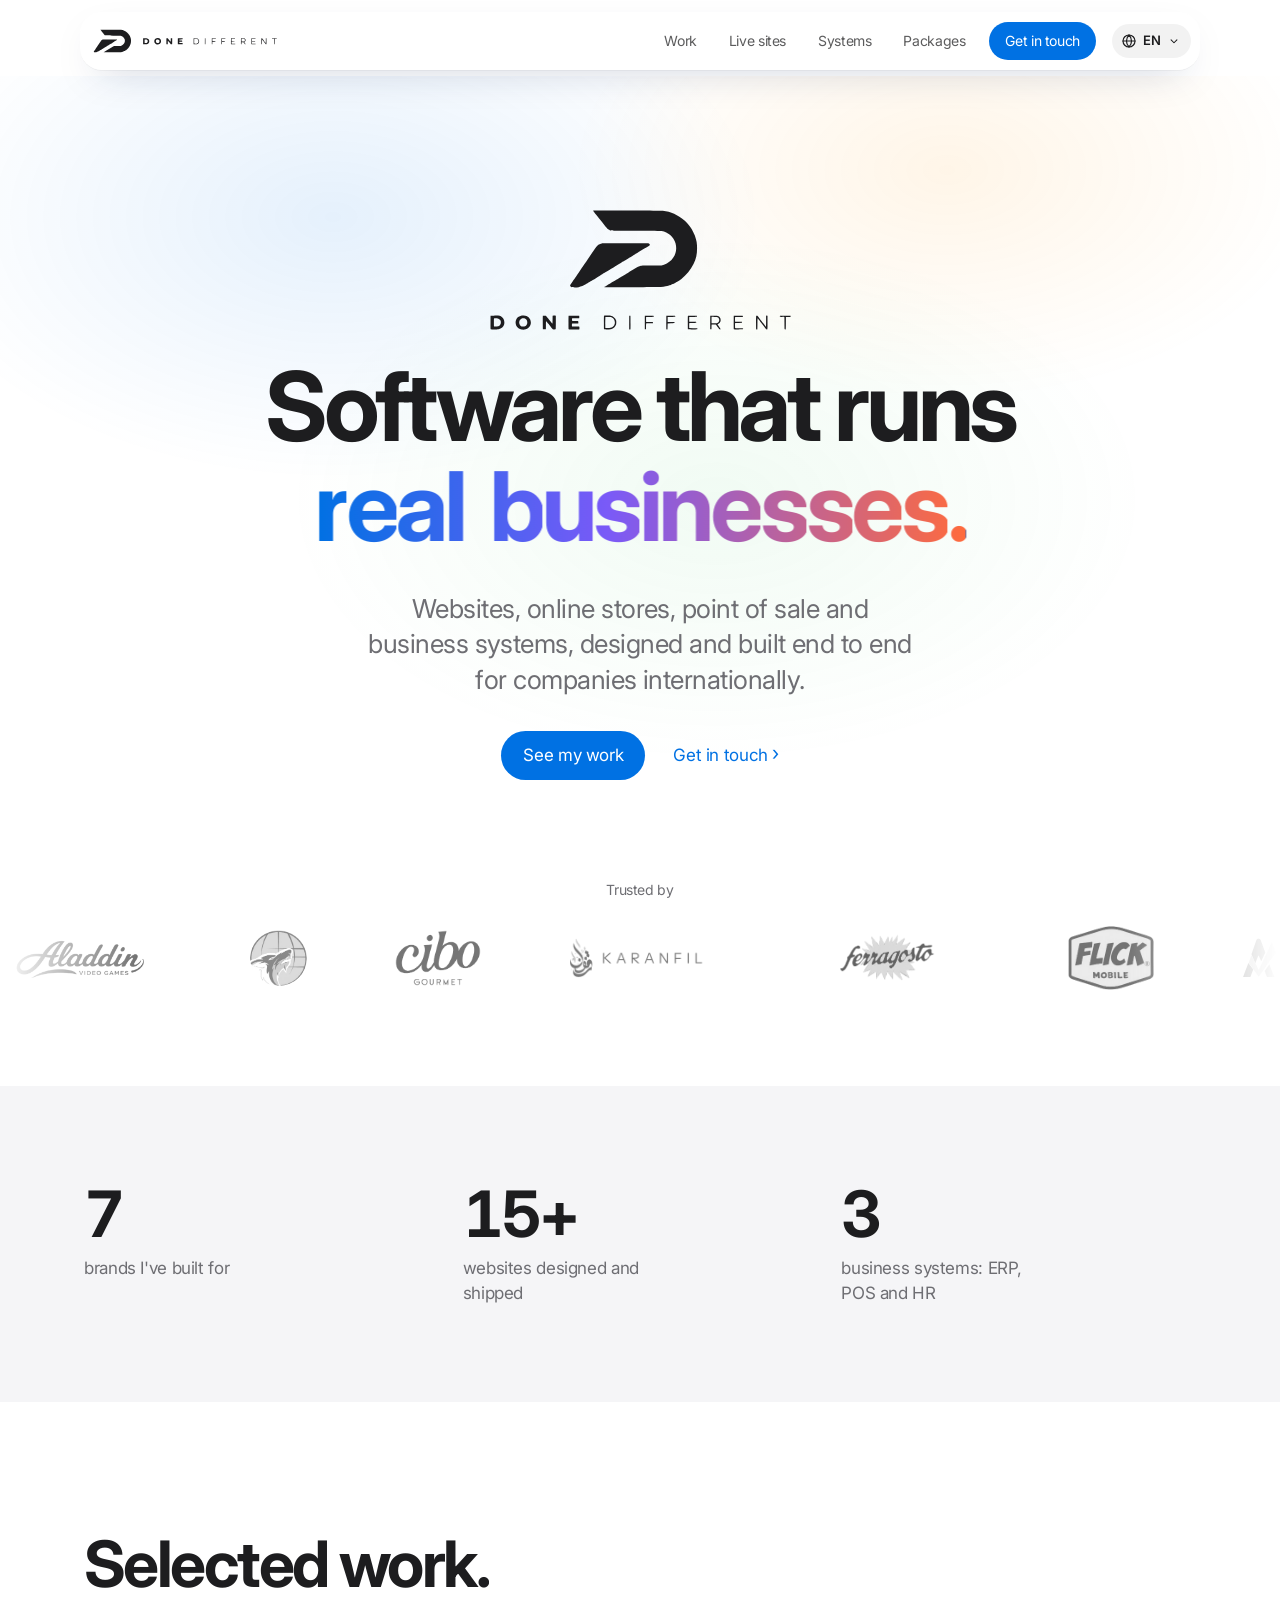
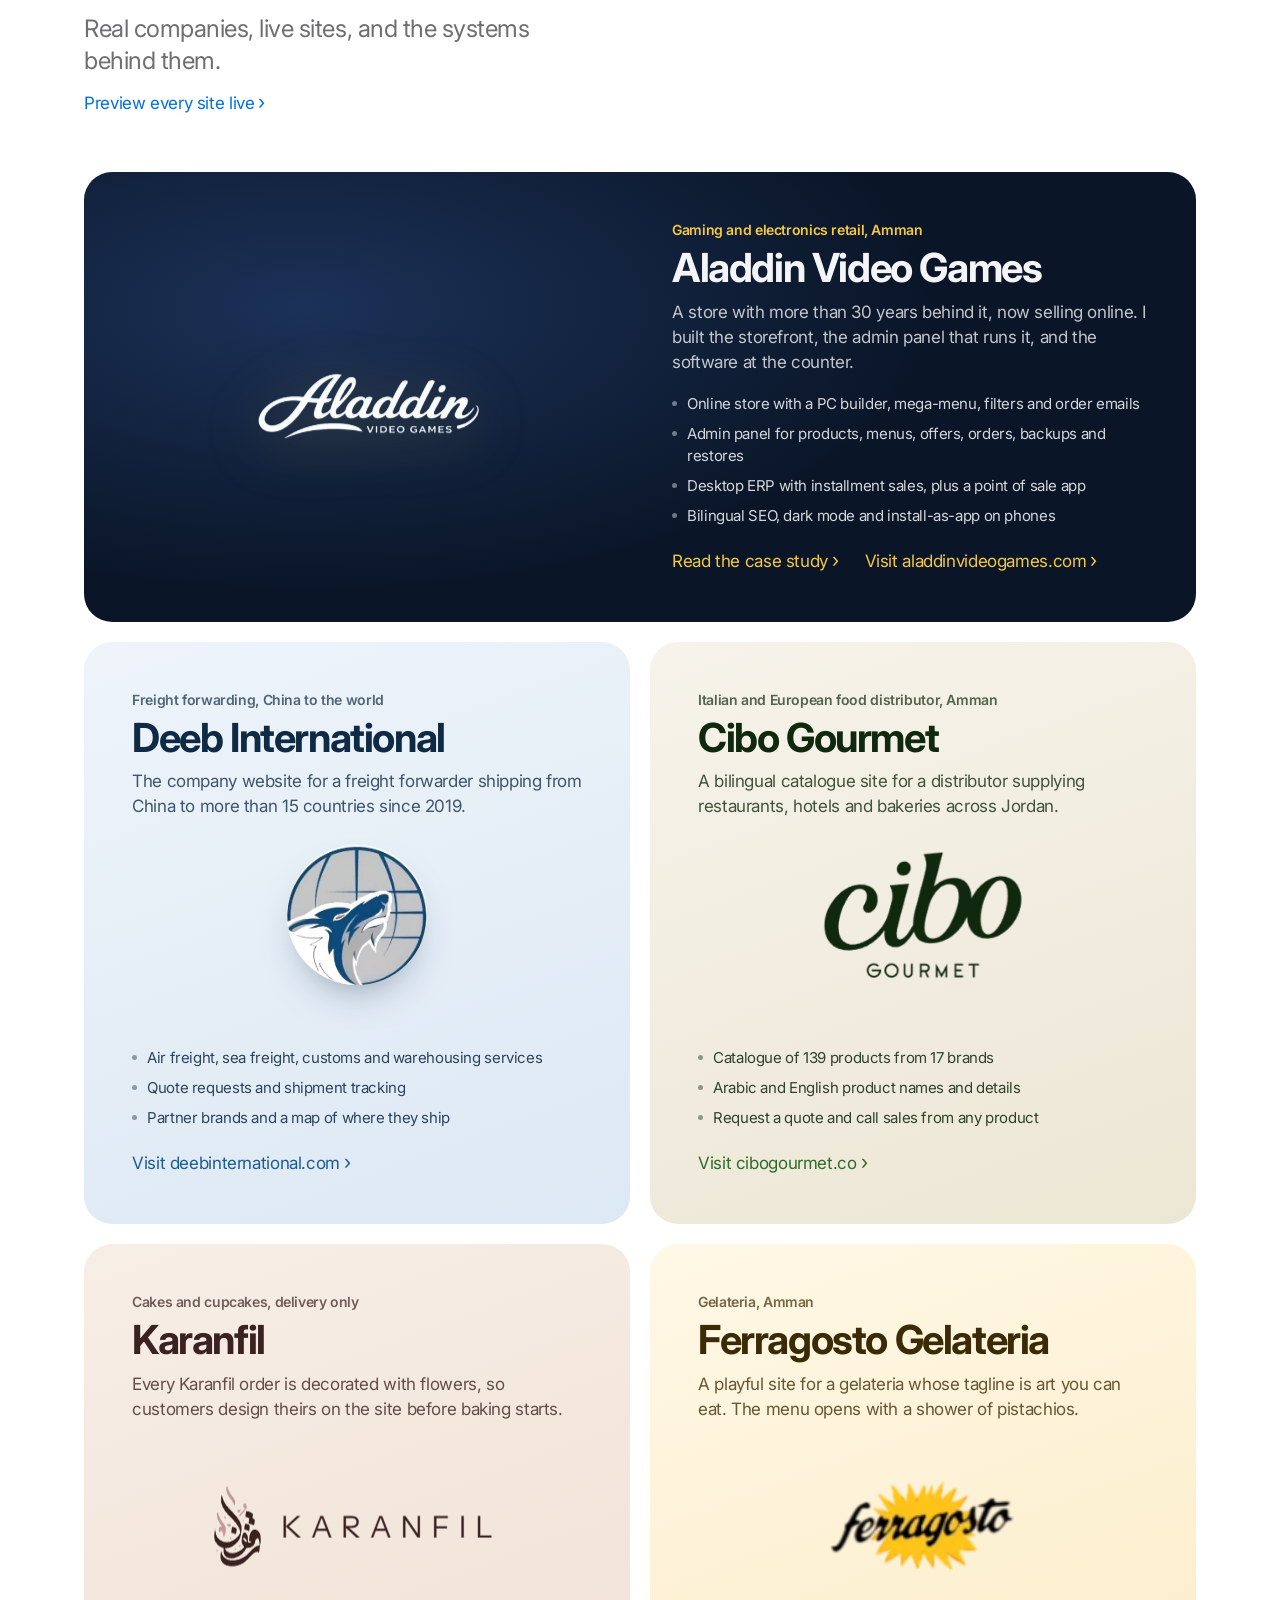
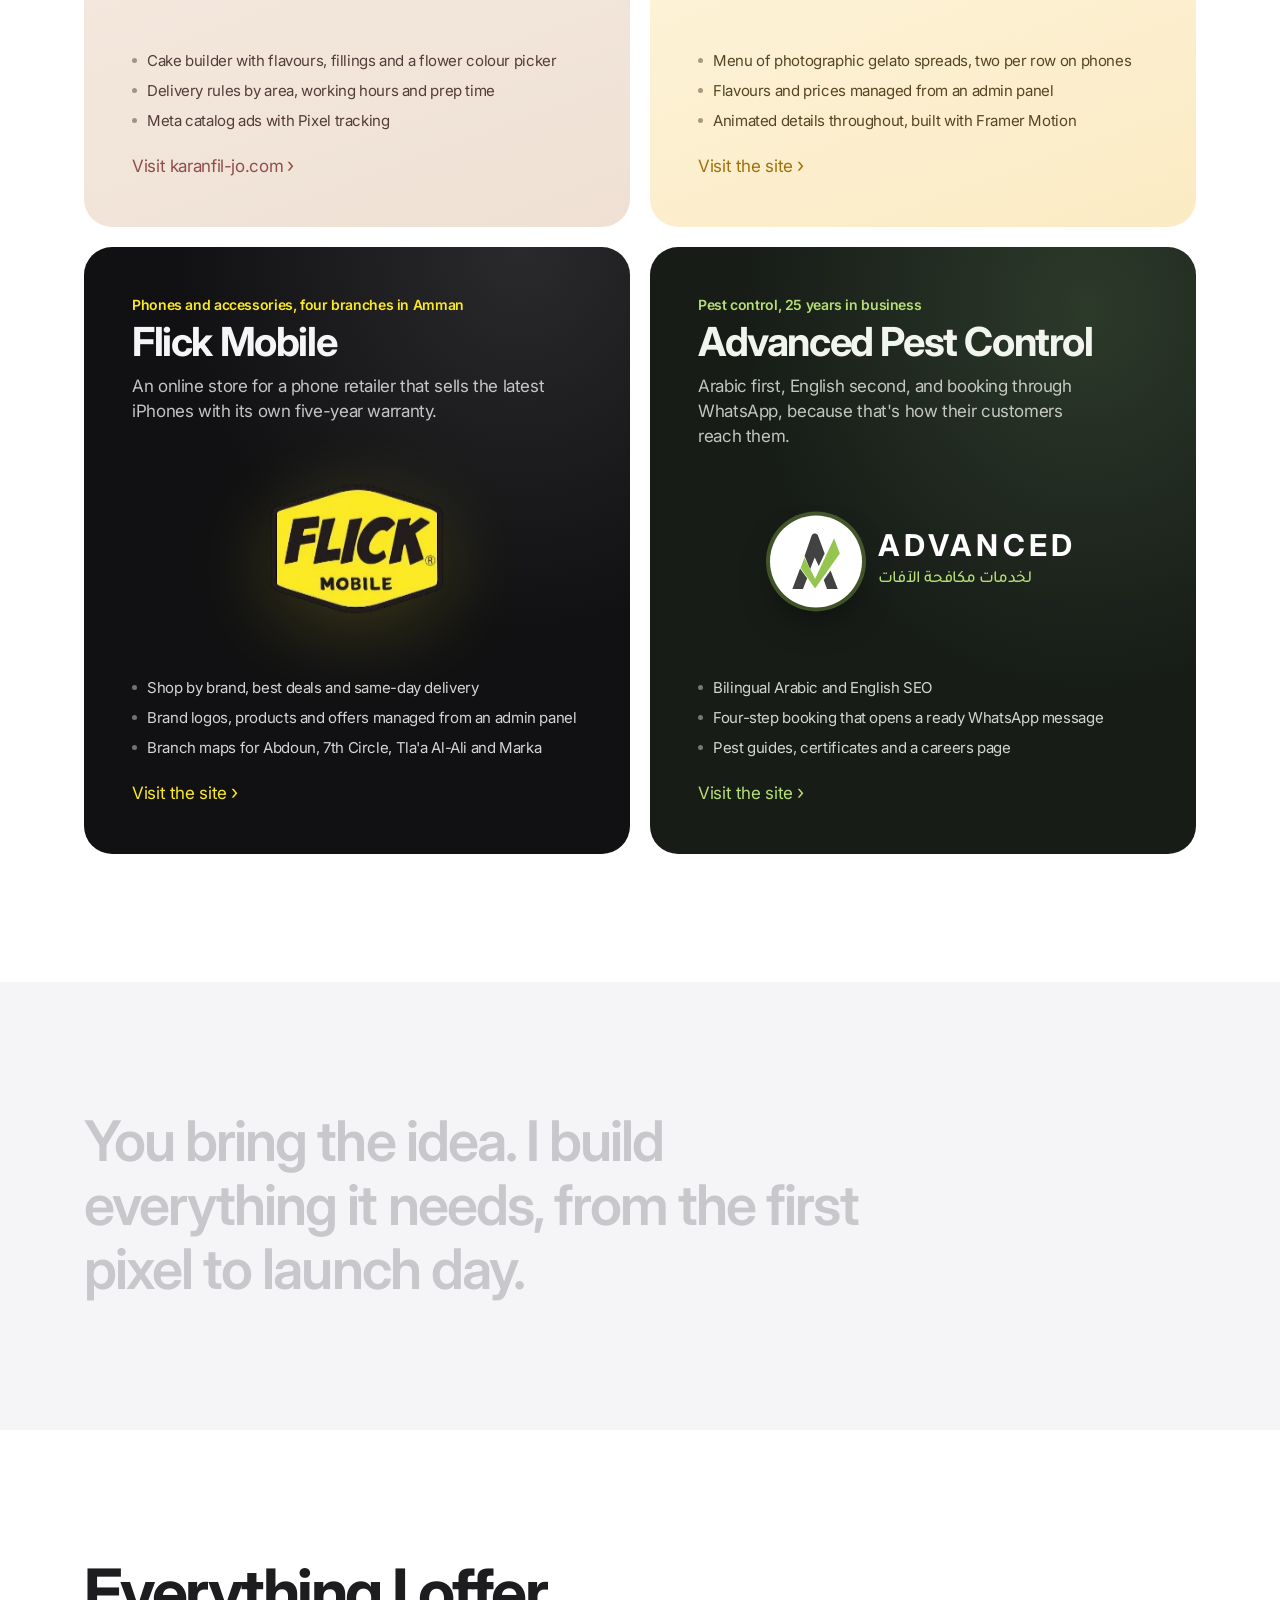
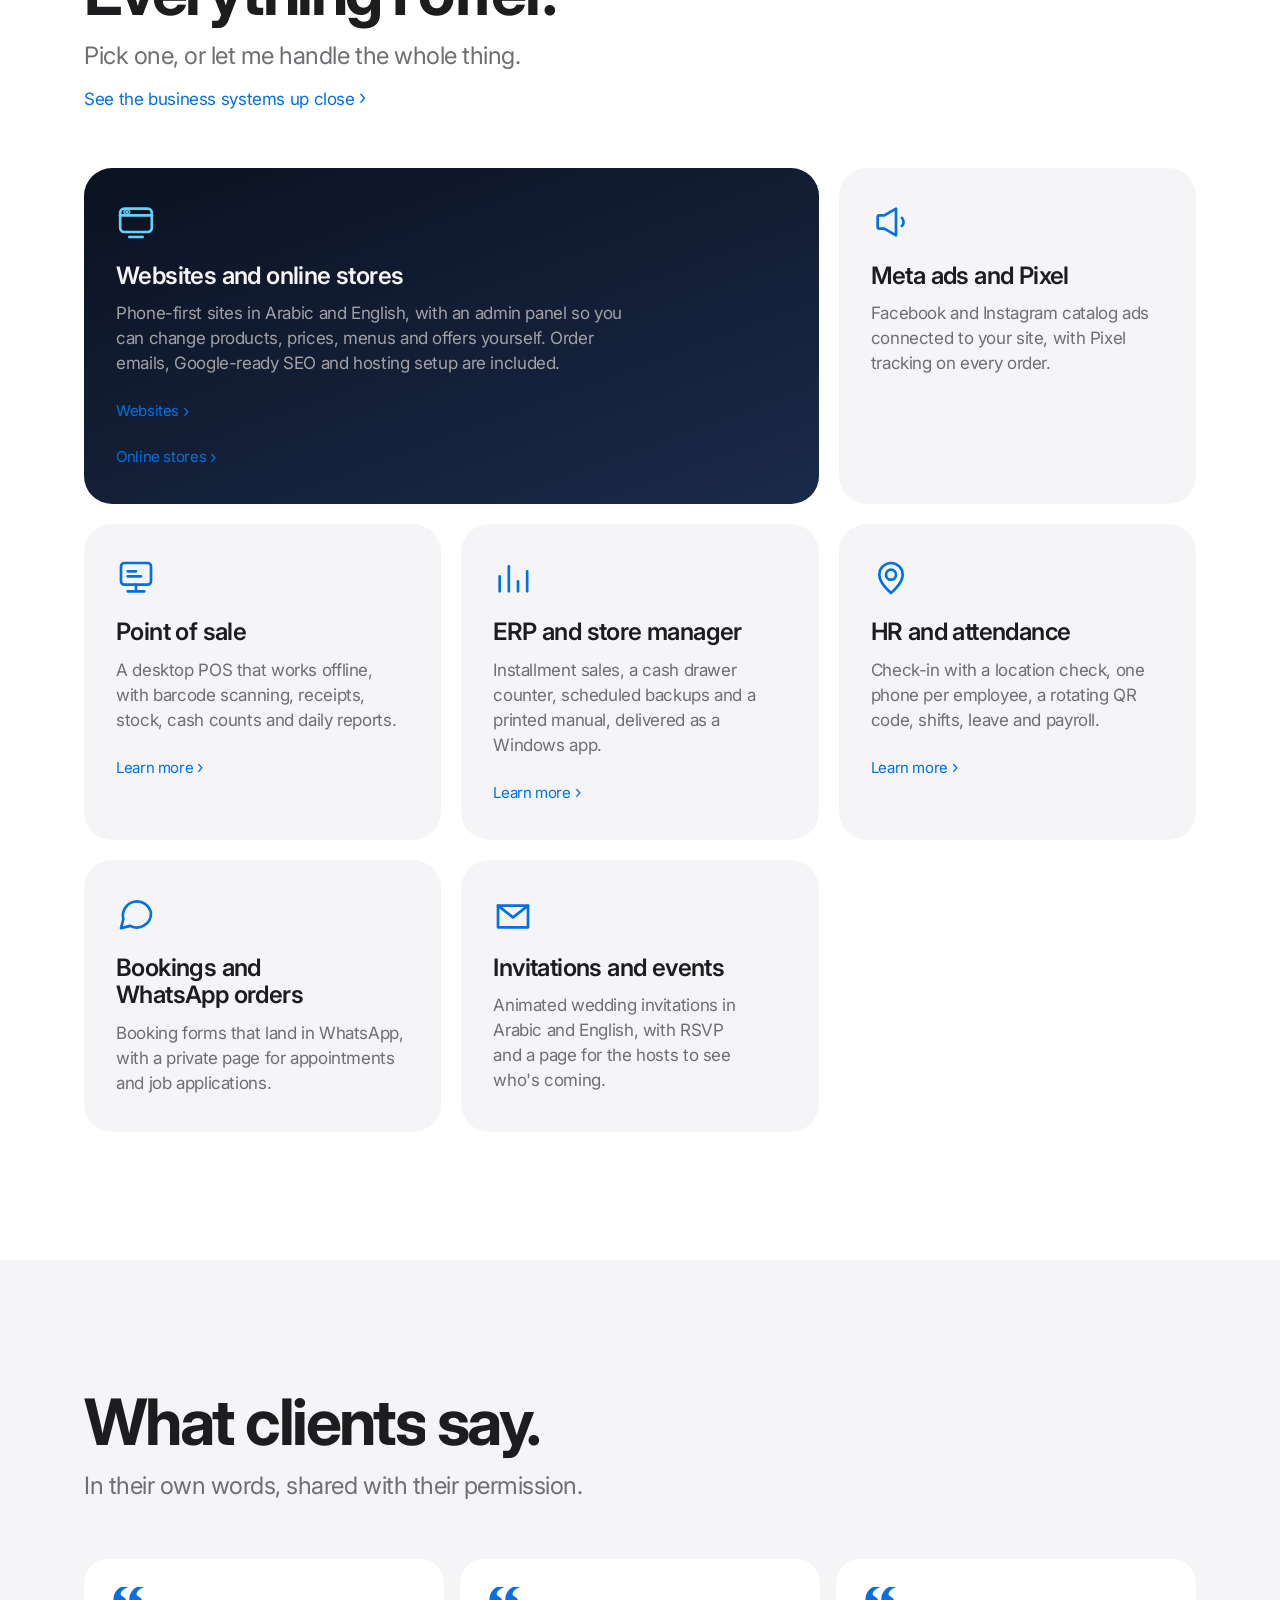
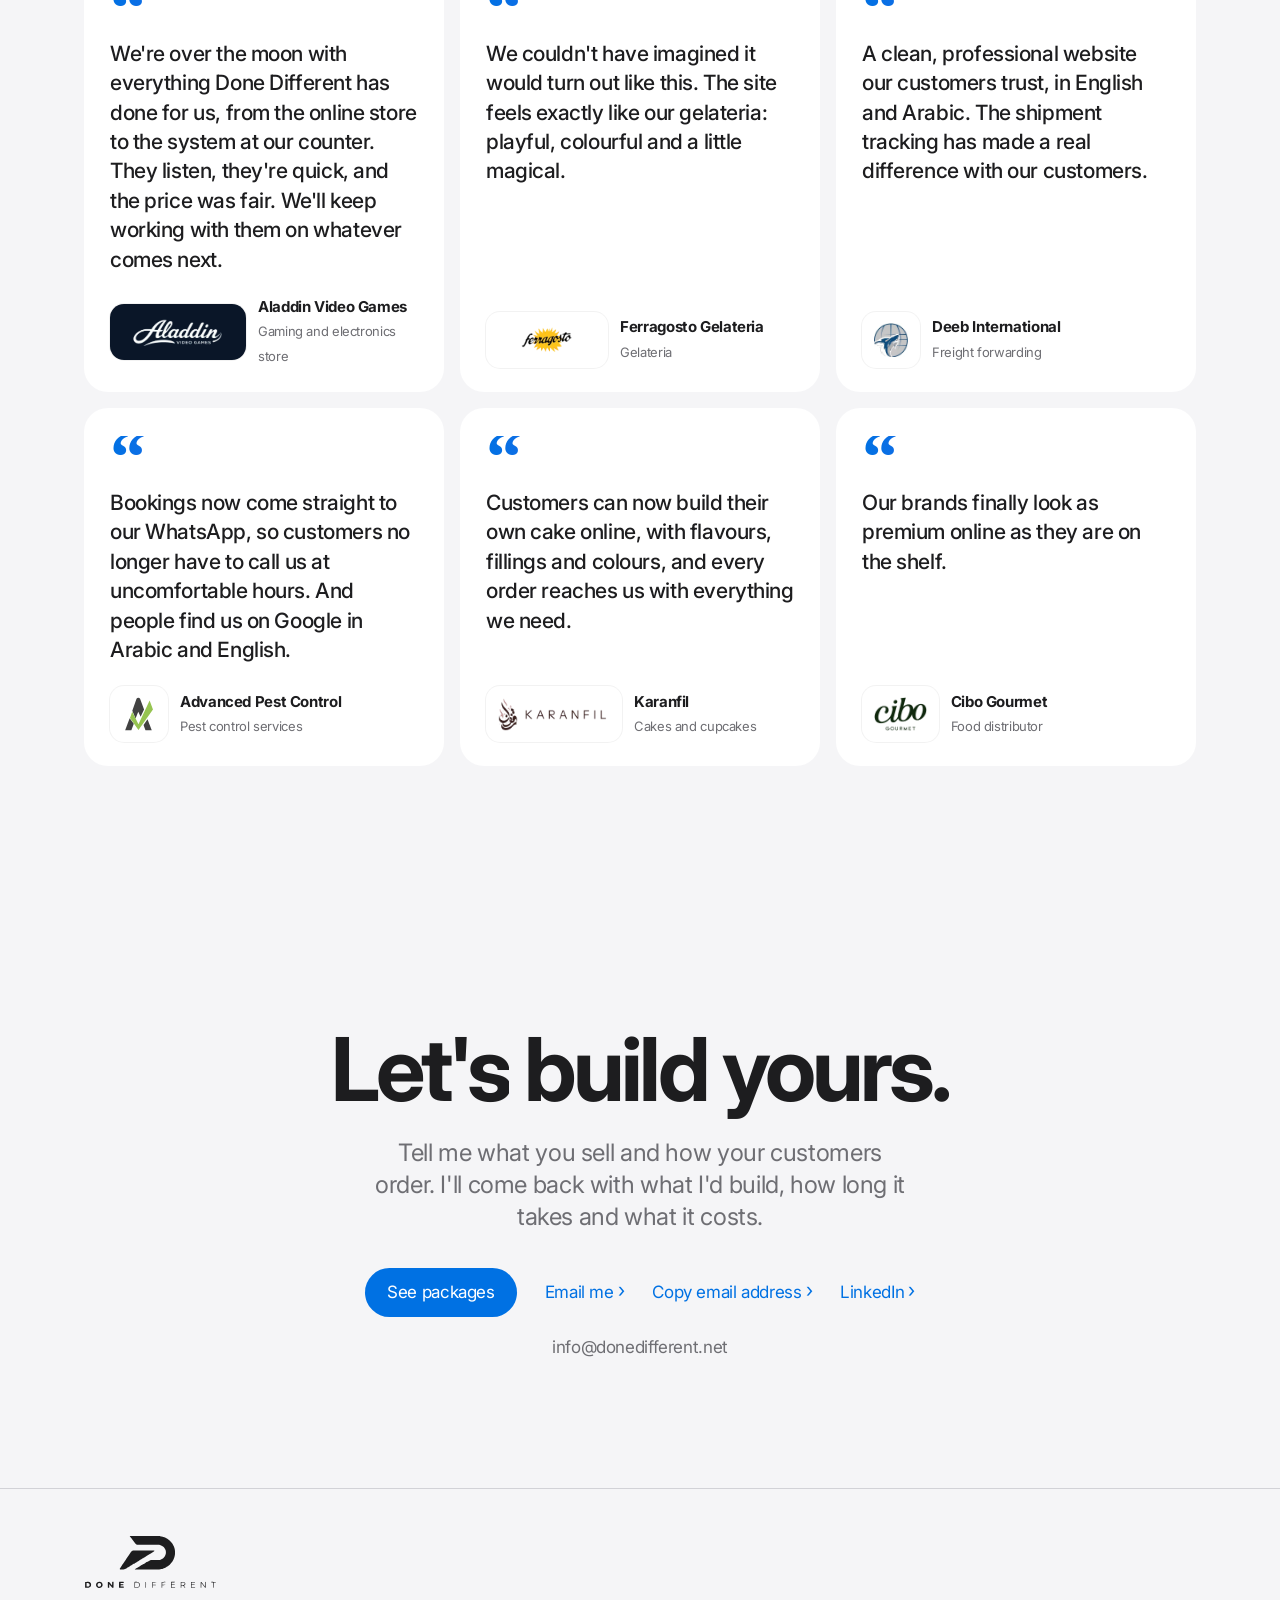
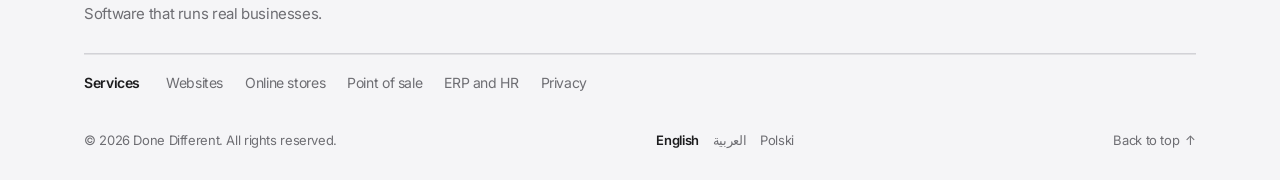
==== index.html @ 4761a8df "new updates" ====
<!DOCTYPE html>
<html lang="en" dir="ltr">
<head>
<meta charset="utf-8">
<meta name="viewport" content="width=device-width, initial-scale=1">
<title>Done Different Systems — Websites, online stores and business software</title>
<link rel="alternate" hreflang="en" href="https://systems.donedifferent.net/"><link rel="alternate" hreflang="ar" href="https://systems.donedifferent.net/ar/"><link rel="alternate" hreflang="pl" href="https://systems.donedifferent.net/pl/"><link rel="alternate" hreflang="x-default" href="https://systems.donedifferent.net/"><meta property="og:locale" content="en_US"><meta property="og:locale:alternate" content="ar_AR"><meta property="og:locale:alternate" content="pl_PL"><script type="application/ld+json">{"@context": "https://schema.org", "@type": "ProfessionalService", "name": "Done Different", "url": "https://systems.donedifferent.net/", "image": "https://systems.donedifferent.net/og.png", "areaServed": "Worldwide", "knowsLanguage": ["en", "ar", "pl"]}</script><link rel="canonical" href="https://systems.donedifferent.net/">
<meta name="theme-color" content="#F5F5F7">
<meta property="og:type" content="website">
<meta property="og:site_name" content="Done Different Systems">
<meta property="og:url" content="https://systems.donedifferent.net/">
<meta property="og:title" content="Done Different Systems — Websites, online stores and business software">
<meta property="og:description" content="Websites, online stores, POS, ERP and HR systems, built end to end.">
<meta property="og:image" content="https://systems.donedifferent.net/og.png">
<meta property="og:image:width" content="1200">
<meta property="og:image:height" content="630">
<meta property="og:image:alt" content="Done Different, with the logos of clients it has built for">
<meta name="twitter:card" content="summary_large_image">
<meta name="twitter:title" content="Done Different Systems — Websites, online stores and business software">
<meta name="twitter:description" content="Websites, online stores, POS, ERP and HR systems, built end to end.">
<meta name="twitter:image" content="https://systems.donedifferent.net/og.png">
<link rel="icon" type="image/png" href="/assets/a24b29d425.png">
<link rel="apple-touch-icon" href="apple-touch-icon.png">
<meta name="description" content="Done Different Systems designs and builds websites, online stores, point of sale, ERP and HR systems for companies internationally, in Arabic, English and Polish.">
<link rel="preconnect" href="https://fonts.googleapis.com">
<link rel="preconnect" href="https://fonts.gstatic.com" crossorigin>
<link href="https://fonts.googleapis.com/css2?family=Inter:wght@400;500;600;700&family=Montserrat:wght@300;700&family=Tajawal:wght@500;700&display=swap" rel="stylesheet">
<link rel="stylesheet" href="/assets/s-8ac0d1ac24.css">
<script>window.DD_SPY=[["work", "#work"], ["services", "#systems"]]</script><script>window.DD_MAIL={"url": ""}</script></head>
<body><svg width="0" height="0" style="position:absolute" aria-hidden="true"><defs><symbol id="dd-mark" viewBox="0 0 960 595"><path fill="currentColor" fill-rule="evenodd" d="M26.8 575.8C24.7 574.7 21.8 572.4 20.4 570.7C16.4 565.9 17.4 562.1 25.9 550.2C29.8 544.7 34.9 537.3 37.3 533.8C39.7 530.3 43.6 524.8 45.9 521.5C48.2 518.2 52.9 511.2 56.3 506.0C59.7 500.8 65.7 491.8 69.7 486.0C73.6 480.2 83.1 466.3 90.6 455.0C98.2 443.7 109.8 426.6 116.5 417.0C128.0 400.6 158.4 355.8 188.7 310.6C215.7 270.6 219.7 266.8 243.5 259.8L251.5 257.5L420.0 257.5C512.7 257.5 589.7 257.8 591.2 258.3C594.6 259.2 599.4 266.1 598.6 268.8C597.7 271.4 596.1 272.5 562.0 293.0C545.2 303.1 527.7 313.9 523.0 317.0C518.3 320.1 513.8 322.9 513.0 323.3C511.2 324.2 509.0 325.6 503.3 329.3C500.9 330.8 498.8 332.0 498.6 332.0C498.3 332.0 496.4 333.2 494.3 334.6C492.2 336.0 489.6 337.6 488.5 338.1C487.4 338.6 483.1 341.2 479.0 344.0C472.8 348.1 447.4 363.9 441.2 367.5C439.0 368.9 432.0 373.2 429.5 374.8C428.4 375.4 426.6 376.5 425.5 377.0C424.4 377.6 422.1 378.9 420.5 379.9C418.9 381.0 415.7 382.8 413.6 384.0C411.5 385.2 406.7 388.0 403.1 390.4C399.5 392.7 393.6 396.4 390.0 398.5C386.4 400.6 381.0 404.1 377.9 406.2C374.8 408.3 372.0 410.0 371.6 410.0C371.2 410.0 366.8 412.6 361.7 415.8C356.6 419.0 344.2 426.6 334.0 432.7C312.4 445.6 287.1 460.9 271.5 470.5C265.4 474.2 256.7 479.6 252.0 482.4C247.3 485.3 238.3 490.9 232.0 494.9C217.7 503.9 194.2 518.4 187.5 522.2C175.8 529.0 173.2 530.5 167.5 534.1C164.2 536.2 156.2 541.2 149.7 545.2C143.2 549.2 136.7 553.3 135.2 554.2C117.7 565.2 96.8 573.6 80.1 576.4C65.2 578.9 31.8 578.6 26.8 575.8ZM267.9 577.1C266.6 576.7 270.8 572.0 272.5 572.0C273.2 572.0 275.5 570.7 277.6 569.2C279.7 567.6 304.7 552.5 333.0 535.5C361.3 518.6 394.6 498.5 407.0 491.0C419.4 483.5 436.9 472.9 446.0 467.5C455.1 462.1 465.4 455.8 469.0 453.5C489.1 440.5 511.5 428.5 522.9 424.5C538.0 419.2 541.9 419.0 610.3 419.0C680.7 419.0 683.3 418.8 701.5 412.8C730.7 403.0 753.1 385.9 769.4 360.8C790.3 328.7 795.6 294.0 785.5 256.5C779.8 235.8 764.0 211.1 747.0 196.2C730.9 182.2 706.5 170.6 685.0 166.7C681.6 166.1 611.6 165.5 498.5 165.1C297.0 164.4 315.3 165.1 300.4 157.8C288.9 152.2 285.5 148.3 237.0 86.1C229.0 75.8 219.7 64.1 216.3 60.0C201.6 42.2 186.0 21.9 186.0 20.6C186.0 19.8 186.8 18.9 187.8 18.6C191.9 17.5 682.5 18.7 693.0 19.9C751.7 26.6 802.1 49.2 851.1 90.7C864.3 101.9 888.3 129.8 899.5 147.0C906.7 158.0 923.3 191.1 926.8 201.5C939.5 238.4 942.5 256.2 942.5 294.0C942.5 339.9 935.8 369.8 916.7 408.5C894.7 453.2 865.7 488.5 826.5 518.1C820.7 522.5 805.2 533.0 804.5 533.0C804.3 533.0 799.8 535.6 794.3 538.8C788.9 542.0 782.0 545.8 779.0 547.2C776.0 548.6 770.0 551.4 765.7 553.4C761.5 555.4 757.4 557.0 756.7 557.0C756.0 557.0 754.9 557.5 754.3 558.1C753.7 558.7 751.7 559.5 749.9 560.0C748.0 560.5 744.0 561.8 741.0 562.9C736.0 564.8 732.5 565.8 714.0 570.5C702.9 573.3 692.2 575.0 678.5 576.0C665.6 577.0 270.8 578.1 267.9 577.1Z"/></symbol><symbol id="dd-word" viewBox="0 0 2221 139"><path fill="currentColor" fill-rule="evenodd" d="M244.5 120.9C229.4 118.5 212.2 106.2 206.0 93.5C195.6 71.9 201.6 44.1 219.6 30.2C230.9 21.5 244.1 17.6 259.6 18.2C293.5 19.6 315.5 44.4 311.7 76.9C308.3 106.0 277.4 126.2 244.5 120.9ZM19.6 118.5C18.3 117.1 18.1 110.8 18.3 68.7L18.5 20.5L42.5 19.9C80.1 19.0 88.3 20.6 102.6 31.8C116.1 42.4 122.1 62.1 117.9 82.2C114.2 99.8 97.6 114.5 77.1 118.4C65.2 120.7 21.8 120.7 19.6 118.5ZM400.2 119.2C398.9 118.3 398.2 23.1 399.5 21.0C399.8 20.4 404.7 20.0 410.5 20.0L420.9 20.0L424.7 24.7C429.1 30.3 437.5 40.3 443.6 47.5C450.5 55.7 455.6 62.1 461.7 70.2C464.9 74.5 468.1 77.9 468.7 78.0C469.7 78.0 470.0 71.3 470.2 49.2L470.5 20.5L479.8 19.6C486.3 19.0 489.8 19.1 491.5 19.8L494.0 21.0L494.0 69.3C494.0 105.5 493.7 117.9 492.8 118.8C492.0 119.6 488.2 120.0 482.2 120.0C473.2 120.0 472.7 119.9 470.5 117.2C469.2 115.7 462.4 107.3 455.4 98.5C448.4 89.7 441.3 80.9 439.6 78.9C437.9 76.9 433.6 71.8 430.1 67.6C426.6 63.4 423.3 60.3 422.9 60.7C422.4 61.2 421.9 74.6 421.8 90.5L421.5 119.5L411.5 119.8C406.0 119.9 400.9 119.6 400.2 119.2ZM587.1 118.6C585.7 117.0 585.7 23.1 587.0 21.0C588.1 19.3 661.7 19.5 663.8 21.2C665.2 22.4 665.3 37.0 663.9 38.4C663.6 38.7 652.1 39.1 638.3 39.2C624.4 39.4 612.9 39.8 612.5 40.1C611.5 41.2 611.2 56.5 612.2 57.8C613.0 58.7 618.7 59.0 634.4 59.0C649.6 59.0 655.9 59.3 656.8 60.2C658.0 61.4 658.5 73.6 657.4 76.4C656.9 77.8 654.0 78.0 635.1 78.0C619.6 78.0 613.1 78.3 612.2 79.2C610.6 80.8 610.6 97.6 612.1 98.6C612.8 99.0 624.5 99.2 638.3 99.2C654.9 99.1 663.8 99.5 664.7 100.2C666.3 101.5 666.5 115.2 665.0 118.1C664.0 119.9 662.5 120.0 626.1 120.0C594.6 120.0 588.0 119.8 587.1 118.6ZM844.7 119.3C844.3 119.0 844.0 96.7 844.0 69.9C844.0 24.4 844.1 21.0 845.8 20.2C848.5 18.8 884.6 18.7 893.0 20.1C911.9 23.0 927.5 37.0 933.2 56.0C934.9 61.9 934.7 77.1 932.7 84.1C928.1 100.8 913.6 114.2 895.5 118.5C889.3 120.0 846.0 120.7 844.7 119.3ZM1028.5 118.8C1028.2 118.1 1028.1 95.7 1028.2 69.0L1028.5 20.5L1032.4 20.2C1034.8 20.0 1036.6 20.4 1037.1 21.2C1038.1 22.7 1038.3 116.0 1037.4 118.4C1036.6 120.4 1029.2 120.6 1028.5 118.8ZM1142.6 119.2C1142.0 118.2 1141.7 21.0 1142.3 20.4C1142.5 20.2 1156.7 20.0 1173.9 20.0C1206.2 19.9 1208.0 20.1 1208.0 24.0C1208.0 28.5 1206.0 28.8 1178.5 29.0C1164.2 29.0 1152.2 29.4 1151.7 29.9C1151.3 30.3 1151.1 38.7 1151.2 48.6L1151.5 66.5L1175.4 66.8C1201.4 67.1 1202.3 67.3 1201.8 72.4L1201.5 75.5L1177.6 75.8C1162.2 75.9 1153.2 76.4 1152.4 77.1C1151.4 77.9 1151.0 83.3 1150.8 98.9L1150.5 119.5L1146.8 119.8C1144.8 120.0 1142.9 119.7 1142.6 119.2ZM1299.1 118.6C1298.3 117.7 1298.1 103.8 1298.2 68.9L1298.5 20.5L1329.0 20.0C1345.8 19.7 1360.5 19.8 1361.8 20.2C1364.3 21.0 1365.0 26.2 1362.8 27.7C1362.1 28.1 1349.6 28.7 1335.0 29.0L1308.5 29.5L1308.5 48.0L1308.5 66.5L1332.8 66.8L1357.1 67.0L1358.2 69.6C1360.8 75.2 1359.8 75.4 1332.9 76.0L1308.5 76.5L1307.9 98.0C1307.6 109.8 1307.3 119.6 1307.2 119.8C1306.5 120.6 1300.0 119.8 1299.1 118.6ZM1455.7 119.3C1454.7 118.4 1454.8 21.2 1455.8 20.7C1456.4 20.2 1515.8 19.5 1520.2 19.9C1522.4 20.0 1523.5 24.2 1522.0 26.9C1520.9 29.0 1520.4 29.1 1493.8 29.0C1478.9 28.9 1466.3 29.3 1465.8 29.8C1465.3 30.3 1465.1 38.0 1465.2 47.1L1465.5 63.5L1490.4 64.0L1515.3 64.5L1516.3 67.3C1518.1 72.8 1517.2 73.0 1491.0 73.0C1472.0 73.0 1467.0 73.3 1466.1 74.4C1465.3 75.3 1465.0 81.2 1465.2 93.1L1465.5 110.5L1493.9 110.8C1512.8 110.9 1522.8 111.4 1523.7 112.1C1525.3 113.5 1525.4 117.2 1523.8 118.8C1522.5 120.1 1456.9 120.6 1455.7 119.3ZM1618.5 118.8C1618.2 118.1 1618.1 95.7 1618.2 69.0L1618.5 20.5L1645.0 20.5C1674.8 20.5 1675.1 20.6 1684.1 28.7C1691.5 35.4 1694.0 41.1 1694.0 51.6C1694.0 59.8 1693.7 61.3 1690.9 66.9C1687.7 73.4 1680.1 80.2 1674.6 81.6C1673.2 81.9 1672.0 82.7 1672.0 83.2C1672.0 84.7 1680.5 97.8 1687.8 107.5C1695.5 117.9 1695.8 120.0 1689.6 120.0C1684.7 120.0 1683.9 119.3 1675.5 106.5C1669.6 97.7 1661.2 86.2 1659.9 85.4C1659.1 84.9 1636.4 84.6 1628.8 85.0C1628.4 85.0 1627.9 92.8 1627.8 102.2L1627.5 119.5L1623.2 119.8C1620.4 120.0 1618.8 119.7 1618.5 118.8ZM1790.1 118.6C1789.3 117.7 1789.1 103.8 1789.2 68.9L1789.5 20.5L1822.7 20.2C1854.4 20.0 1855.9 20.1 1856.5 21.9C1856.8 22.9 1856.6 24.9 1856.0 26.4L1855.0 29.1L1828.0 29.0C1813.2 28.9 1800.6 29.2 1800.0 29.5C1798.6 30.3 1798.7 62.7 1800.0 63.5C1800.6 63.9 1812.0 64.2 1825.3 64.3L1849.5 64.5L1849.5 68.5L1849.5 72.5L1825.0 72.8C1807.0 73.0 1800.4 73.4 1799.8 74.3C1798.9 75.7 1798.7 107.1 1799.6 109.4C1800.1 110.8 1803.6 111.0 1827.9 111.0C1857.0 111.0 1858.0 111.1 1858.0 115.5C1858.0 119.9 1857.2 120.0 1823.4 120.0C1797.5 120.0 1791.0 119.7 1790.1 118.6ZM1953.0 118.1C1951.5 115.1 1951.6 22.8 1953.2 21.2C1954.8 19.6 1960.2 19.7 1962.2 21.2C1963.0 21.9 1969.3 29.7 1976.1 38.5C1982.8 47.3 1991.6 58.5 1995.5 63.5C1999.4 68.5 2003.7 74.1 2005.0 76.0C2006.3 77.9 2009.4 81.9 2011.7 84.8C2014.0 87.6 2017.5 92.5 2019.5 95.5C2021.4 98.5 2023.4 101.0 2024.0 101.0C2024.7 101.0 2025.0 87.3 2025.0 61.0L2025.0 21.0L2027.6 20.0C2029.4 19.3 2031.0 19.3 2032.8 20.3L2035.5 21.5L2035.6 69.3C2035.8 121.7 2035.9 120.0 2029.8 120.0C2027.8 120.0 2026.1 119.1 2024.5 117.2C2020.7 112.8 2006.0 93.9 1990.5 73.5C1969.5 45.8 1964.5 39.5 1963.5 39.5C1962.9 39.5 1962.4 55.6 1962.2 78.5C1962.0 100.0 1961.7 118.1 1961.5 118.8C1960.8 120.8 1954.2 120.3 1953.0 118.1ZM2160.2 118.8C2159.3 117.9 2159.0 106.5 2159.0 73.9C2159.0 40.0 2158.7 29.9 2157.8 29.3C2157.1 28.9 2150.1 28.7 2142.2 28.9C2132.0 29.1 2127.5 28.8 2126.5 28.0C2124.7 26.5 2124.5 21.6 2126.2 20.4C2126.9 19.9 2144.6 19.7 2165.5 20.0L2203.5 20.5L2203.8 24.2C2204.2 28.9 2204.1 28.9 2184.5 29.3L2169.5 29.5L2169.2 73.4C2169.1 103.8 2168.6 117.7 2167.9 118.7C2166.5 120.3 2161.8 120.4 2160.2 118.8ZM893.4 108.5C909.4 104.7 919.6 94.5 922.9 79.2C927.1 59.5 918.7 40.8 902.2 32.9L895.5 29.6L875.6 29.2C861.5 28.9 855.6 29.1 855.1 29.9C854.2 31.3 853.7 105.5 854.5 108.1C855.1 109.9 856.3 110.0 871.3 110.0C881.6 109.9 889.6 109.4 893.4 108.5ZM269.6 97.1C286.8 89.6 291.8 64.3 279.0 48.8C271.4 39.6 254.5 36.5 243.0 42.2C226.0 50.6 221.6 76.6 234.8 91.2C242.5 99.8 257.5 102.3 269.6 97.1ZM75.3 97.3C90.3 91.9 96.9 76.3 92.0 57.9C90.1 50.8 84.2 45.0 75.8 41.9C70.4 39.9 46.5 38.4 44.2 39.8C43.2 40.5 42.9 46.7 43.0 69.0C43.0 84.5 43.3 97.7 43.6 98.1C44.6 99.8 70.1 99.1 75.3 97.3ZM1670.1 73.1C1687.5 65.4 1689.0 40.4 1672.7 31.8C1668.9 29.8 1666.5 29.5 1649.0 29.0C1638.3 28.7 1629.2 28.6 1628.8 28.8C1628.3 29.0 1628.0 39.4 1628.0 52.1L1628.0 75.0L1646.9 75.0C1663.4 75.0 1666.3 74.8 1670.1 73.1Z"/></symbol><symbol id="dd-full" viewBox="0 0 2221 903"><path fill="currentColor" fill-rule="evenodd" d="M244.5 884.9C229.4 882.5 212.2 870.2 206.0 857.5C195.6 835.9 201.6 808.1 219.6 794.2C230.9 785.5 244.1 781.6 259.6 782.2C293.5 783.6 315.5 808.4 311.7 840.9C308.3 870.0 277.4 890.2 244.5 884.9ZM19.6 882.5C18.3 881.1 18.1 874.8 18.3 832.7L18.5 784.5L42.5 783.9C80.1 783.0 88.3 784.6 102.6 795.8C116.1 806.4 122.1 826.1 117.9 846.2C114.2 863.8 97.6 878.5 77.1 882.4C65.2 884.7 21.8 884.7 19.6 882.5ZM400.2 883.2C398.9 882.3 398.2 787.1 399.5 785.0C399.8 784.4 404.7 784.0 410.5 784.0L420.9 784.0L424.7 788.7C429.1 794.3 437.5 804.3 443.6 811.5C450.5 819.7 455.6 826.1 461.7 834.2C464.9 838.5 468.1 841.9 468.7 842.0C469.7 842.0 470.0 835.3 470.2 813.2L470.5 784.5L479.8 783.6C486.3 783.0 489.8 783.1 491.5 783.8L494.0 785.0L494.0 833.3C494.0 869.5 493.7 881.9 492.8 882.8C492.0 883.6 488.2 884.0 482.2 884.0C473.2 884.0 472.7 883.9 470.5 881.2C469.2 879.7 462.4 871.3 455.4 862.5C448.4 853.7 441.3 844.9 439.6 842.9C437.9 840.9 433.6 835.8 430.1 831.6C426.6 827.4 423.3 824.3 422.9 824.7C422.4 825.2 421.9 838.6 421.8 854.5L421.5 883.5L411.5 883.8C406.0 883.9 400.9 883.6 400.2 883.2ZM587.1 882.6C585.7 881.0 585.7 787.1 587.0 785.0C588.1 783.3 661.7 783.5 663.8 785.2C665.2 786.4 665.3 801.0 663.9 802.4C663.6 802.7 652.1 803.1 638.3 803.2C624.4 803.4 612.9 803.8 612.5 804.1C611.5 805.2 611.2 820.5 612.2 821.8C613.0 822.7 618.7 823.0 634.4 823.0C649.6 823.0 655.9 823.3 656.8 824.2C658.0 825.4 658.5 837.6 657.4 840.4C656.9 841.8 654.0 842.0 635.1 842.0C619.6 842.0 613.1 842.3 612.2 843.2C610.6 844.8 610.6 861.6 612.1 862.6C612.8 863.0 624.5 863.2 638.3 863.2C654.9 863.1 663.8 863.5 664.7 864.2C666.3 865.5 666.5 879.2 665.0 882.1C664.0 883.9 662.5 884.0 626.1 884.0C594.6 884.0 588.0 883.8 587.1 882.6ZM844.7 883.3C844.3 883.0 844.0 860.7 844.0 833.9C844.0 788.4 844.1 785.0 845.8 784.2C848.5 782.8 884.6 782.7 893.0 784.1C911.9 787.0 927.5 801.0 933.2 820.0C934.9 825.9 934.7 841.1 932.7 848.1C928.1 864.8 913.6 878.2 895.5 882.5C889.3 884.0 846.0 884.7 844.7 883.3ZM1028.5 882.8C1028.2 882.1 1028.1 859.7 1028.2 833.0L1028.5 784.5L1032.4 784.2C1034.8 784.0 1036.6 784.4 1037.1 785.2C1038.1 786.7 1038.3 880.0 1037.4 882.4C1036.6 884.4 1029.2 884.6 1028.5 882.8ZM1142.6 883.2C1142.0 882.2 1141.7 785.0 1142.3 784.4C1142.5 784.2 1156.7 784.0 1173.9 784.0C1206.2 783.9 1208.0 784.1 1208.0 788.0C1208.0 792.5 1206.0 792.8 1178.5 793.0C1164.2 793.0 1152.2 793.4 1151.7 793.9C1151.3 794.3 1151.1 802.7 1151.2 812.6L1151.5 830.5L1175.4 830.8C1201.4 831.1 1202.3 831.3 1201.8 836.4L1201.5 839.5L1177.6 839.8C1162.2 839.9 1153.2 840.4 1152.4 841.1C1151.4 841.9 1151.0 847.3 1150.8 862.9L1150.5 883.5L1146.8 883.8C1144.8 884.0 1142.9 883.7 1142.6 883.2ZM1299.1 882.6C1298.3 881.7 1298.1 867.8 1298.2 832.9L1298.5 784.5L1329.0 784.0C1345.8 783.7 1360.5 783.8 1361.8 784.2C1364.3 785.0 1365.0 790.2 1362.8 791.7C1362.1 792.1 1349.6 792.7 1335.0 793.0L1308.5 793.5L1308.5 812.0L1308.5 830.5L1332.8 830.8L1357.1 831.0L1358.2 833.6C1360.8 839.2 1359.8 839.4 1332.9 840.0L1308.5 840.5L1307.9 862.0C1307.6 873.8 1307.3 883.6 1307.2 883.8C1306.5 884.6 1300.0 883.8 1299.1 882.6ZM1455.7 883.3C1454.7 882.4 1454.8 785.2 1455.8 784.7C1456.4 784.2 1515.8 783.5 1520.2 783.9C1522.4 784.0 1523.5 788.2 1522.0 790.9C1520.9 793.0 1520.4 793.1 1493.8 793.0C1478.9 792.9 1466.3 793.3 1465.8 793.8C1465.3 794.3 1465.1 802.0 1465.2 811.1L1465.5 827.5L1490.4 828.0L1515.3 828.5L1516.3 831.3C1518.1 836.8 1517.2 837.0 1491.0 837.0C1472.0 837.0 1467.0 837.3 1466.1 838.4C1465.3 839.3 1465.0 845.2 1465.2 857.1L1465.5 874.5L1493.9 874.8C1512.8 874.9 1522.8 875.4 1523.7 876.1C1525.3 877.5 1525.4 881.2 1523.8 882.8C1522.5 884.1 1456.9 884.6 1455.7 883.3ZM1618.5 882.8C1618.2 882.1 1618.1 859.7 1618.2 833.0L1618.5 784.5L1645.0 784.5C1674.8 784.5 1675.1 784.6 1684.1 792.7C1691.5 799.4 1694.0 805.1 1694.0 815.6C1694.0 823.8 1693.7 825.3 1690.9 830.9C1687.7 837.4 1680.1 844.2 1674.6 845.6C1673.2 845.9 1672.0 846.7 1672.0 847.2C1672.0 848.7 1680.5 861.8 1687.8 871.5C1695.5 881.9 1695.8 884.0 1689.6 884.0C1684.7 884.0 1683.9 883.3 1675.5 870.5C1669.6 861.7 1661.2 850.2 1659.9 849.4C1659.1 848.9 1636.4 848.6 1628.8 849.0C1628.4 849.0 1627.9 856.8 1627.8 866.2L1627.5 883.5L1623.2 883.8C1620.4 884.0 1618.8 883.7 1618.5 882.8ZM1790.1 882.6C1789.3 881.7 1789.1 867.8 1789.2 832.9L1789.5 784.5L1822.7 784.2C1854.4 784.0 1855.9 784.1 1856.5 785.9C1856.8 786.9 1856.6 788.9 1856.0 790.4L1855.0 793.1L1828.0 793.0C1813.2 792.9 1800.6 793.2 1800.0 793.5C1798.6 794.3 1798.7 826.7 1800.0 827.5C1800.6 827.9 1812.0 828.2 1825.3 828.3L1849.5 828.5L1849.5 832.5L1849.5 836.5L1825.0 836.8C1807.0 837.0 1800.4 837.4 1799.8 838.3C1798.9 839.7 1798.7 871.1 1799.6 873.4C1800.1 874.8 1803.6 875.0 1827.9 875.0C1857.0 875.0 1858.0 875.1 1858.0 879.5C1858.0 883.9 1857.2 884.0 1823.4 884.0C1797.5 884.0 1791.0 883.7 1790.1 882.6ZM1953.0 882.1C1951.5 879.1 1951.6 786.8 1953.2 785.2C1954.8 783.6 1960.2 783.7 1962.2 785.2C1963.0 785.9 1969.3 793.7 1976.1 802.5C1982.8 811.3 1991.6 822.5 1995.5 827.5C1999.4 832.5 2003.7 838.1 2005.0 840.0C2006.3 841.9 2009.4 845.9 2011.7 848.8C2014.0 851.6 2017.5 856.5 2019.5 859.5C2021.4 862.5 2023.4 865.0 2024.0 865.0C2024.7 865.0 2025.0 851.3 2025.0 825.0L2025.0 785.0L2027.6 784.0C2029.4 783.3 2031.0 783.3 2032.8 784.3L2035.5 785.5L2035.6 833.3C2035.8 885.7 2035.9 884.0 2029.8 884.0C2027.8 884.0 2026.1 883.1 2024.5 881.2C2020.7 876.8 2006.0 857.9 1990.5 837.5C1969.5 809.8 1964.5 803.5 1963.5 803.5C1962.9 803.5 1962.4 819.6 1962.2 842.5C1962.0 864.0 1961.7 882.1 1961.5 882.8C1960.8 884.8 1954.2 884.3 1953.0 882.1ZM2160.2 882.8C2159.3 881.9 2159.0 870.5 2159.0 837.9C2159.0 804.0 2158.7 793.9 2157.8 793.3C2157.1 792.9 2150.1 792.7 2142.2 792.9C2132.0 793.1 2127.5 792.8 2126.5 792.0C2124.7 790.5 2124.5 785.6 2126.2 784.4C2126.9 783.9 2144.6 783.7 2165.5 784.0L2203.5 784.5L2203.8 788.2C2204.2 792.9 2204.1 792.9 2184.5 793.3L2169.5 793.5L2169.2 837.4C2169.1 867.8 2168.6 881.7 2167.9 882.7C2166.5 884.3 2161.8 884.4 2160.2 882.8ZM893.4 872.5C909.4 868.7 919.6 858.5 922.9 843.2C927.1 823.5 918.7 804.8 902.2 796.9L895.5 793.6L875.6 793.2C861.5 792.9 855.6 793.1 855.1 793.9C854.2 795.3 853.7 869.5 854.5 872.1C855.1 873.9 856.3 874.0 871.3 874.0C881.6 873.9 889.6 873.4 893.4 872.5ZM269.6 861.1C286.8 853.6 291.8 828.3 279.0 812.8C271.4 803.6 254.5 800.5 243.0 806.2C226.0 814.6 221.6 840.6 234.8 855.2C242.5 863.8 257.5 866.3 269.6 861.1ZM75.3 861.3C90.3 855.9 96.9 840.3 92.0 821.9C90.1 814.8 84.2 809.0 75.8 805.9C70.4 803.9 46.5 802.4 44.2 803.8C43.2 804.5 42.9 810.7 43.0 833.0C43.0 848.5 43.3 861.7 43.6 862.1C44.6 863.8 70.1 863.1 75.3 861.3ZM1670.1 837.1C1687.5 829.4 1689.0 804.4 1672.7 795.8C1668.9 793.8 1666.5 793.5 1649.0 793.0C1638.3 792.7 1629.2 792.6 1628.8 792.8C1628.3 793.0 1628.0 803.4 1628.0 816.1L1628.0 839.0L1646.9 839.0C1663.4 839.0 1666.3 838.8 1670.1 837.1ZM606.8 575.8C604.7 574.7 601.8 572.4 600.4 570.7C596.4 565.9 597.4 562.1 605.9 550.2C609.8 544.7 614.9 537.3 617.3 533.8C619.7 530.3 623.6 524.8 625.9 521.5C628.2 518.2 632.9 511.2 636.3 506.0C639.7 500.8 645.7 491.8 649.7 486.0C653.6 480.2 663.1 466.3 670.6 455.0C678.2 443.7 689.8 426.6 696.5 417.0C708.0 400.6 738.4 355.8 768.7 310.6C795.7 270.6 799.7 266.8 823.5 259.8L831.5 257.5L1000.0 257.5C1092.7 257.5 1169.7 257.8 1171.2 258.3C1174.6 259.2 1179.4 266.1 1178.6 268.8C1177.7 271.4 1176.1 272.5 1142.0 293.0C1125.2 303.1 1107.7 313.9 1103.0 317.0C1098.3 320.1 1093.8 322.9 1093.0 323.3C1091.2 324.2 1089.0 325.6 1083.3 329.3C1080.9 330.8 1078.8 332.0 1078.6 332.0C1078.3 332.0 1076.4 333.2 1074.3 334.6C1072.2 336.0 1069.6 337.6 1068.5 338.1C1067.4 338.6 1063.1 341.2 1059.0 344.0C1052.8 348.1 1027.4 363.9 1021.2 367.5C1019.0 368.9 1012.0 373.2 1009.5 374.8C1008.4 375.4 1006.6 376.5 1005.5 377.0C1004.4 377.6 1002.1 378.9 1000.5 379.9C998.9 381.0 995.7 382.8 993.6 384.0C991.5 385.2 986.7 388.0 983.1 390.4C979.5 392.7 973.6 396.4 970.0 398.5C966.4 400.6 961.0 404.1 957.9 406.2C954.8 408.3 952.0 410.0 951.6 410.0C951.2 410.0 946.8 412.6 941.7 415.8C936.6 419.0 924.2 426.6 914.0 432.7C892.4 445.6 867.1 460.9 851.5 470.5C845.5 474.2 836.7 479.6 832.0 482.4C827.3 485.3 818.3 490.9 812.0 494.9C797.7 503.9 774.2 518.4 767.5 522.2C755.8 529.0 753.2 530.5 747.5 534.1C744.2 536.2 736.2 541.2 729.7 545.2C723.2 549.2 716.7 553.3 715.2 554.2C697.7 565.2 676.8 573.6 660.1 576.4C645.2 578.9 611.8 578.6 606.8 575.8ZM847.9 577.1C846.6 576.7 850.8 572.0 852.5 572.0C853.2 572.0 855.5 570.7 857.6 569.2C859.7 567.6 884.7 552.5 913.0 535.5C941.3 518.6 974.6 498.5 987.0 491.0C999.4 483.5 1016.9 472.9 1026.0 467.5C1035.1 462.1 1045.4 455.8 1049.0 453.5C1069.1 440.5 1091.5 428.5 1102.9 424.5C1118.0 419.2 1121.9 419.0 1190.3 419.0C1260.7 419.0 1263.3 418.8 1281.5 412.8C1310.7 403.0 1333.1 385.9 1349.4 360.8C1370.3 328.7 1375.6 294.0 1365.5 256.5C1359.8 235.8 1344.0 211.1 1327.0 196.2C1310.9 182.2 1286.5 170.6 1265.0 166.7C1261.6 166.1 1191.6 165.5 1078.5 165.1C877.0 164.4 895.3 165.1 880.4 157.8C868.9 152.2 865.5 148.3 817.0 86.1C809.0 75.8 799.7 64.1 796.3 60.0C781.6 42.2 766.0 21.9 766.0 20.6C766.0 19.8 766.8 18.9 767.8 18.6C771.9 17.5 1262.5 18.7 1273.0 19.9C1331.7 26.6 1382.1 49.2 1431.1 90.7C1444.3 101.9 1468.3 129.8 1479.5 147.0C1486.7 158.0 1503.3 191.1 1506.8 201.5C1519.5 238.4 1522.5 256.2 1522.5 294.0C1522.5 339.9 1515.8 369.8 1496.7 408.5C1474.7 453.2 1445.7 488.5 1406.5 518.1C1400.7 522.5 1385.2 533.0 1384.5 533.0C1384.3 533.0 1379.8 535.6 1374.3 538.8C1368.9 542.0 1362.0 545.8 1359.0 547.2C1356.0 548.6 1350.0 551.4 1345.7 553.4C1341.5 555.4 1337.4 557.0 1336.7 557.0C1336.0 557.0 1334.9 557.5 1334.3 558.1C1333.7 558.7 1331.7 559.5 1329.9 560.0C1328.0 560.5 1324.0 561.8 1321.0 562.9C1316.0 564.8 1312.5 565.8 1294.0 570.5C1282.9 573.3 1272.2 575.0 1258.5 576.0C1245.6 577.0 850.8 578.1 847.9 577.1Z"/></symbol></defs></svg>

<nav class="nav" id="nav" aria-label="Main">
  <div class="wrap">
    <a class="name dd" href="#home" aria-label="Done Different, home"><svg class="dd-mark" viewBox="0 0 960 595" aria-hidden="true"><use href="#dd-mark"/></svg><svg class="dd-word" viewBox="0 0 2221 139" aria-hidden="true"><use href="#dd-word"/></svg></a>
    <ul id="menu"><li><a href="#work">Work</a></li><li><a href="#sites">Live sites</a></li><li><a href="#systems">Systems</a></li><li><a href="#start">Packages</a></li><li><a class="pill sm" href="#start">Get in touch</a></li></ul>
    <div class="lang-dd"><button type="button" class="lang-btn" aria-haspopup="true" aria-expanded="false" aria-label="Language: English"><svg viewBox="0 0 24 24" aria-hidden="true"><circle cx="12" cy="12" r="9"/><path d="M3 12h18M12 3c2.6 2.6 3.8 5.6 3.8 9s-1.2 6.4-3.8 9c-2.6-2.6-3.8-5.6-3.8-9S9.4 5.6 12 3z"/></svg><span>EN</span><svg class="chev" viewBox="0 0 24 24" aria-hidden="true"><path d="m7 10 5 5 5-5"/></svg></button><div class="lang-menu" role="menu"><a role="menuitem" href="/" hreflang="en" lang="en" data-lang-link aria-current="true"><span>English</span><small>EN</small></a><a role="menuitem" href="/ar/" hreflang="ar" lang="ar" data-lang-link><span>العربية</span><small>AR</small></a><a role="menuitem" href="/pl/" hreflang="pl" lang="pl" data-lang-link><span>Polski</span><small>PL</small></a></div></div>
    <button class="menu-btn" id="menu-btn" aria-label="Open menu" aria-expanded="false" aria-controls="menu"><span></span><span></span><span></span></button>
  </div>
</nav>

<main id="top">
<div class="page" data-page="home">
<header class="hero">
  <div class="wrap">
    <div class="hero-logo load"><svg class="dd-full" viewBox="0 0 2221 903" role="img" aria-label="Done Different"><use href="#dd-full"/></svg></div>
    <h1 class="load d1" aria-label="Software that runs real businesses.">Software that runs <span class="rot" id="rot" aria-hidden="true"><span class="rot-w soft">real businesses.</span></span></h1>
    <p class="lead load d2">Websites, online stores, point of sale and business systems, designed and built end to end for companies internationally.</p>
    <div class="ctas load d3">
      <a class="pill" href="#work">See my work</a>
      <a class="more" href="#contact">Get in touch</a>
    </div>
  </div>
</header>

<div class="logos" aria-label="Clients">
  <div class="logos-title">Trusted by</div>
  <div class="marquee"><div class="track" id="track"></div></div>
</div>

<div class="stats">
  <div class="wrap stats-grid">
    <div class="stat"><b data-count="7">7</b><span>brands I've built for</span></div>
    <div class="stat"><b data-count="15" data-suffix="+">15+</b><span>websites designed and shipped</span></div>
    <div class="stat"><b data-count="3">3</b><span>business systems: ERP, POS and HR</span></div>
    
  </div>
</div>

<section id="work">
  <div class="wrap">
    <div class="head">
      <h2>Selected work.</h2>
      <p>Real companies, live sites, and the systems behind them.</p>
      <a class="more" href="#sites" style="margin-top:14px">Preview every site live</a>
    </div>
    <div class="work-grid">

      <article class="tile full t-aladdin">
        <div class="brand"><img src="/assets/4e6457e15d.webp" alt="Aladdin Video Games logo" width="280" height="69"></div>
        <div>
          <div class="kind">Gaming and electronics retail, Amman</div>
          <h3>Aladdin Video Games</h3>
          <p>A store with more than 30 years behind it, now selling online. I built the storefront, the admin panel that runs it, and the software at the counter.</p>
          <ul>
            <li>Online store with a PC builder, mega-menu, filters and order emails</li>
            <li>Admin panel for products, menus, offers, orders, backups and restores</li>
            <li>Desktop ERP with installment sales, plus a point of sale app</li>
            <li>Bilingual SEO, dark mode and install-as-app on phones</li>
          </ul>
          <div class="tile-links"><a class="more" href="#aladdin">Read the case study</a><a class="more" href="https://aladdinvideogames.com" target="_blank" rel="noopener">Visit aladdinvideogames.com</a></div>
        </div>
      </article>

      <article class="tile t-deeb">
        <div class="kind">Freight forwarding, China to the world</div>
        <h3>Deeb International</h3>
        <p>The company website for a freight forwarder shipping from China to more than 15 countries since 2019.</p>
        <div class="brand"><img src="/assets/e16b0ce784.webp" alt="Deeb International logo" width="160" height="159" style="max-height:140px"></div>
        <ul>
          <li>Air freight, sea freight, customs and warehousing services</li>
          <li>Quote requests and shipment tracking</li>
          <li>Partner brands and a map of where they ship</li>
        </ul>
        <a class="more" href="https://deebinternational.com" target="_blank" rel="noopener">Visit deebinternational.com</a>
      </article>

      <article class="tile t-cibo">
        <div class="kind">Italian and European food distributor, Amman</div>
        <h3>Cibo Gourmet</h3>
        <p>A bilingual catalogue site for a distributor supplying restaurants, hotels and bakeries across Jordan.</p>
        <div class="brand"><img src="/assets/9edea9ab91.webp" alt="Cibo Gourmet logo" width="240" height="155" style="max-height:130px"></div>
        <ul>
          <li>Catalogue of 139 products from 17 brands</li>
          <li>Arabic and English product names and details</li>
          <li>Request a quote and call sales from any product</li>
        </ul>
        <a class="more" href="https://cibogourmet.co" target="_blank" rel="noopener">Visit cibogourmet.co</a>
      </article>

      <article class="tile t-karanfil">
        <div class="kind">Cakes and cupcakes, delivery only</div>
        <h3>Karanfil</h3>
        <p>Every Karanfil order is decorated with flowers, so customers design theirs on the site before baking starts.</p>
        <div class="brand"><img src="/assets/0de1370984.webp" alt="Karanfil logo" width="290" height="84" style="max-height:84px"></div>
        <ul>
          <li>Cake builder with flavours, fillings and a flower colour picker</li>
          <li>Delivery rules by area, working hours and prep time</li>
          <li>Meta catalog ads with Pixel tracking</li>
        </ul>
        <a class="more" href="https://karanfil-jo.com" target="_blank" rel="noopener">Visit karanfil-jo.com</a>
      </article>

      <article class="tile t-ferragosto">
        <div class="kind">Gelateria, Amman</div>
        <h3>Ferragosto Gelateria</h3>
        <p>A playful site for a gelateria whose tagline is art you can eat. The menu opens with a shower of pistachios.</p>
        <div class="brand"><img src="/assets/4b45b3513f.webp" alt="Ferragosto Gelateria logo" width="260" height="90" style="height:124px;max-height:none" loading="lazy" decoding="async"></div>
        <ul>
          <li>Menu of photographic gelato spreads, two per row on phones</li>
          <li>Flavours and prices managed from an admin panel</li>
          <li>Animated details throughout, built with Framer Motion</li>
        </ul>
        <a class="more" href="https://ferragosto.ferragosto.workers.dev" target="_blank" rel="noopener">Visit the site</a>
      </article>

      <article class="tile t-flick">
        <div class="kind">Phones and accessories, four branches in Amman</div>
        <h3>Flick Mobile</h3>
        <p>An online store for a phone retailer that sells the latest iPhones with its own five-year warranty.</p>
        <div class="brand"><img src="/assets/f6bbd4cce9.webp" alt="Flick Mobile logo" width="200" height="150" style="max-height:130px" loading="lazy" decoding="async"></div>
        <ul>
          <li>Shop by brand, best deals and same-day delivery</li>
          <li>Brand logos, products and offers managed from an admin panel</li>
          <li>Branch maps for Abdoun, 7th Circle, Tla'a Al-Ali and Marka</li>
        </ul>
        <a class="more" href="https://flick-mobile.zozmc333.workers.dev" target="_blank" rel="noopener">Visit the site</a>
      </article>

      <article class="tile t-pest">
        <div class="kind">Pest control, 25 years in business</div>
        <h3>Advanced Pest Control</h3>
        <p>Arabic first, English second, and booking through WhatsApp, because that's how their customers reach them.</p>
        <div class="brand">
          <div class="pest-logo" role="img" aria-label="Advanced Pest Control logo">
            <span class="mark"><svg viewBox="185 74 380 438" aria-hidden="true"><path fill="#424242" d="M343 96 C352 78 380 78 389 96 L440.3 234 L395.9 328 L365.6 262.8 L330.6 351.5 L288.8 252.3 Z"/><path fill="#424242" d="M254.9 347.4 L308.1 419.4 L276.8 501.9 L196.4 501.9 Z"/><path fill="#424242" d="M484.6 362 L539.5 501.9 L458.5 501.9 L433.5 434 Z"/><path fill="#96C451" d="M287.8 262.8 L368.2 424.6 L511.8 117.6 L555 234 L368.2 497.8 L259 343.7 Z"/></svg></span>
            <span><b>ADVANCED</b><small>لخدمات مكافحة الآفات</small></span>
          </div>
        </div>
        <ul>
          <li>Bilingual Arabic and English SEO</li>
          <li>Four-step booking that opens a ready WhatsApp message</li>
          <li>Pest guides, certificates and a careers page</li>
        </ul>
        <a class="more" href="https://advanced-pest-control.zeddev.workers.dev/en" target="_blank" rel="noopener">Visit the site</a>
      </article>

    </div>
    <div class="work-dots" id="work-dots" aria-hidden="true"></div>
  </div>
</section>

<section class="statement">
  <div class="wrap">
    <p id="statement">You bring the idea. I build everything it needs, from the first pixel to launch day.</p>
  </div>
</section>

<section id="services">
  <div class="wrap">
    <div class="head">
      <h2>Everything I offer.</h2>
      <p>Pick one, or let me handle the whole thing.</p>
      <a class="more" href="#systems" style="margin-top:14px">See the business systems up close</a>
    </div>
    <div class="svc-grid">
      <div class="svc hl">
        <svg viewBox="0 0 24 24"><rect x="2.5" y="4" width="19" height="14" rx="2.5"/><path d="M2.5 8h19"/><circle cx="5.5" cy="6" r=".4"/><circle cx="7.5" cy="6" r=".4"/><path d="M8 21h8"/></svg>
        <h3>Websites and online stores</h3>
        <p>Phone-first sites in Arabic and English, with an admin panel so you can change products, prices, menus and offers yourself. Order emails, Google-ready SEO and hosting setup are included.</p>
      <a class="more" href="/websites/">Websites</a> <a class="more" href="/online-stores/">Online stores</a></div>
      <div class="svc">
        <svg viewBox="0 0 24 24"><path d="M4 15V9a1 1 0 0 1 1-1h3l7-4v16l-7-4H5a1 1 0 0 1-1-1z"/><path d="M18.5 9.5a3.5 3.5 0 0 1 0 5"/></svg>
        <h3>Meta ads and Pixel</h3>
        <p>Facebook and Instagram catalog ads connected to your site, with Pixel tracking on every order.</p>
      </div>
      <div class="svc">
        <svg viewBox="0 0 24 24"><rect x="3" y="3" width="18" height="13" rx="2"/><path d="M7 20h10M12 16v4"/><path d="M7 8h5M7 11h8"/></svg>
        <h3>Point of sale</h3>
        <p>A desktop POS that works offline, with barcode scanning, receipts, stock, cash counts and daily reports.</p>
      <a class="more" href="/point-of-sale/">Learn more</a></div>
      <div class="svc">
        <svg viewBox="0 0 24 24"><path d="M4 20V11M9.5 20V5M15 20v-6M20.5 20V8"/></svg>
        <h3>ERP and store manager</h3>
        <p>Installment sales, a cash drawer counter, scheduled backups and a printed manual, delivered as a Windows app.</p>
      <a class="more" href="/erp-hr/">Learn more</a></div>
      <div class="svc">
        <svg viewBox="0 0 24 24"><circle cx="12" cy="10" r="3"/><path d="M12 21s-7-5.7-7-11a7 7 0 0 1 14 0c0 5.3-7 11-7 11z"/></svg>
        <h3>HR and attendance</h3>
        <p>Check-in with a location check, one phone per employee, a rotating QR code, shifts, leave and payroll.</p>
      <a class="more" href="/erp-hr/">Learn more</a></div>
      <div class="svc">
        <svg viewBox="0 0 24 24"><path d="M21 11.5a8.5 8.5 0 0 1-12.4 7.6L3 20.5l1.4-5.4A8.5 8.5 0 1 1 21 11.5z"/></svg>
        <h3>Bookings and WhatsApp orders</h3>
        <p>Booking forms that land in WhatsApp, with a private page for appointments and job applications.</p>
      </div>
      <div class="svc">
        <svg viewBox="0 0 24 24"><path d="M3 7h18v13H3z"/><path d="m3 7 9 7 9-7"/></svg>
        <h3>Invitations and events</h3>
        <p>Animated wedding invitations in Arabic and English, with RSVP and a page for the hosts to see who's coming.</p>
      </div>
      
    </div>
  </div>
</section>






<section class="quotes" id="quotes">
  <div class="wrap">
    <div class="head"><h2>What clients say.</h2><p>In their own words, shared with their permission.</p></div>
    <div class="q-grid"><figure class="q-card" data-ok="1" data-client="aladdin"><blockquote>We're over the moon with everything Done Different has done for us, from the online store to the system at our counter. They listen, they're quick, and the price was fair. We'll keep working with them on whatever comes next.</blockquote><figcaption><span class="q-logo dk"><img src="/assets/4e6457e15d.webp" alt="" style="height:26px;width:auto" loading="lazy" decoding="async"></span><span><b>Aladdin Video Games</b><small>Gaming and electronics store</small></span></figcaption></figure><figure class="q-card" data-ok="1" data-client="ferragosto"><blockquote>We couldn't have imagined it would turn out like this. The site feels exactly like our gelateria: playful, colourful and a little magical.</blockquote><figcaption><span class="q-logo"><img src="/assets/4b45b3513f.webp" alt="" style="height:26px;width:auto" loading="lazy" decoding="async"></span><span><b>Ferragosto Gelateria</b><small>Gelateria</small></span></figcaption></figure><figure class="q-card" data-ok="1" data-client="deeb"><blockquote>A clean, professional website our customers trust, in English and Arabic. The shipment tracking has made a real difference with our customers.</blockquote><figcaption><span class="q-logo"><img src="/assets/e16b0ce784.webp" alt="" style="height:26px;width:auto" loading="lazy" decoding="async"></span><span><b>Deeb International</b><small>Freight forwarding</small></span></figcaption></figure><figure class="q-card" data-ok="1" data-client="pest"><blockquote>Bookings now come straight to our WhatsApp, so customers no longer have to call us at uncomfortable hours. And people find us on Google in Arabic and English.</blockquote><figcaption><span class="q-logo"><svg viewBox="185 74 380 438" width="30" height="30" aria-hidden="true"><path fill="#424242" d="M343 96 C352 78 380 78 389 96 L440.3 234 L395.9 328 L365.6 262.8 L330.6 351.5 L288.8 252.3 Z"/><path fill="#424242" d="M254.9 347.4 L308.1 419.4 L276.8 501.9 L196.4 501.9 Z"/><path fill="#424242" d="M484.6 362 L539.5 501.9 L458.5 501.9 L433.5 434 Z"/><path fill="#96C451" d="M287.8 262.8 L368.2 424.6 L511.8 117.6 L555 234 L368.2 497.8 L259 343.7 Z"/></svg></span><span><b>Advanced Pest Control</b><small>Pest control services</small></span></figcaption></figure><figure class="q-card" data-ok="1" data-client="karanfil"><blockquote>Customers can now build their own cake online, with flavours, fillings and colours, and every order reaches us with everything we need.</blockquote><figcaption><span class="q-logo"><img src="/assets/0de1370984.webp" alt="" style="height:26px;width:auto" loading="lazy" decoding="async"></span><span><b>Karanfil</b><small>Cakes and cupcakes</small></span></figcaption></figure><figure class="q-card" data-ok="1" data-client="cibo"><blockquote>Our brands finally look as premium online as they are on the shelf.</blockquote><figcaption><span class="q-logo"><img src="/assets/9edea9ab91.webp" alt="" style="height:26px;width:auto" loading="lazy" decoding="async"></span><span><b>Cibo Gourmet</b><small>Food distributor</small></span></figcaption></figure></div>
  </div>
</section>
<section class="contact" id="contact">
  <div class="wrap narrow">
    <h2>Let's build yours.</h2>
    <p>Tell me what you sell and how your customers order. I'll come back with what I'd build, how long it takes and what it costs.</p>
    <div class="ctas">
      <a class="pill" href="#start">See packages</a>
      <a class="more" href="mailto:info@donedifferent.net">Email me</a>
      <button class="more copy" type="button" id="copy-email">Copy email address</button>
      <a class="more" href="https://www.linkedin.com/in/zeyad-issa" target="_blank" rel="noopener">LinkedIn</a>
      
    </div>
    <div class="handle"><span id="email-text">info@donedifferent.net</span> <span id="copied" aria-live="polite"></span></div>
  </div>
</section>
</div>


<div class="page" data-page="systems" hidden>
  <section class="sys-hero">
    <div class="wrap">
      <a class="back" href="#home">Back to home</a>
      <h1 class="split">Systems that run the shop.</h1>
      <p class="lead">Point of sale, store management, staff attendance and admin panels, built for how real shops actually work.</p>
      <div class="sys-nav">
        <a href="#systems" data-jump="sys-pos">Point of sale</a>
        <a href="#systems" data-jump="sys-erp">Store manager</a>
        <a href="#systems" data-jump="sys-hr">HR and attendance</a>
        <a href="#systems" data-jump="sys-admin">Admin panels</a>
        <a href="#systems" data-jump="sys-hub">How it connects</a>
        <a href="#systems" data-jump="solved-sys">Problems solved</a>
      </div>
    </div>
  </section>

  <section class="sys" id="sys-pos">
    <div class="wrap sys-grid">
      <div class="sys-copy">
        <div class="sys-kind">Desktop app, works offline</div>
        <h2 class="split">Point of sale.</h2>
        <p>Ring up a sale in seconds, close the day with a count that adds up, and see what's actually selling.</p>
        <ul class="ticks">
          <li>Scan a barcode to add it, apply discounts and tax, print the receipt</li>
          <li>Inventory with profit margins and bulk import from Excel</li>
          <li>Edit or void past sales, with stock put back automatically</li>
          <li>Sales by day, best sellers and busiest hours for 7, 30 or 90 days</li>
          <li>Opening float, cash in and out, end-of-day count and Z-reports</li>
        </ul>
      </div>
      <div class="sys-art" aria-hidden="true">
        <div class="receipt">
          <div class="r-head"><b>Receipt</b><span>#00418</span></div>
          <div class="r-line"><span>Wireless controller</span><span>45.00</span></div>
          <div class="r-line"><span>Charging dock</span><span>18.00</span></div>
          <div class="r-line"><span>Screen protector</span><span>6.50</span></div>
          <div class="r-line dim"><span>Discount</span><span>−4.50</span></div>
          <div class="r-total"><span>Total</span><span>65.00 JD</span></div>
          <div class="r-bars"></div>
        </div>
        <div class="float-card c1"><small>Today</small><b>1,284 JD</b><span class="spark"></span></div>
        <div class="float-card c2"><small>Drawer</small><b>Balanced</b></div>
      </div>
    </div>
  </section>

  <section class="sys alt" id="sys-erp">
    <div class="wrap sys-grid rev">
      <div class="sys-copy">
        <div class="sys-kind">Windows app</div>
        <h2 class="split">Store manager.</h2>
        <p>The back office for a shop that sells on installments: who owes what, when it's due, and what's in the drawer.</p>
        <ul class="ticks">
          <li>Installment sales with payment schedules and reminders</li>
          <li>Cash drawer counter for every shift</li>
          <li>Scheduled backups, so nothing is ever lost</li>
          <li>Printed user manual and a one-click installer</li>
        </ul>
      </div>
      <div class="sys-art" aria-hidden="true">
        <div class="plan">
          <div class="p-head"><b>Installment plan</b><span>6 payments</span></div>
          <div class="p-dots"><i class="ok"></i><i class="ok"></i><i class="ok"></i><i class="now"></i><i></i><i></i></div>
          <div class="p-row"><span>Paid</span><b>300 JD</b></div>
          <div class="p-row"><span>Next due</span><b>Dec 1</b></div>
          <div class="p-bar"><span style="width:50%"></span></div>
        </div>
        <div class="float-card c3"><small>Last backup</small><b>2 min ago</b></div>
      </div>
    </div>
  </section>

  <section class="sys" id="sys-hr">
    <div class="wrap sys-grid">
      <div class="sys-copy">
        <div class="sys-kind">Web app for every phone</div>
        <h2 class="split">HR and attendance.</h2>
        <p>Check-ins that can't be faked, shifts and leave in one place, and payroll that matches the hours.</p>
        <ul class="ticks">
          <li>Check in only from inside the shop, confirmed by location</li>
          <li>Each worker's account is tied to one phone</li>
          <li>A QR code at the counter that changes every few seconds</li>
          <li>Shifts, leave requests, payroll and multiple branches</li>
          <li>Arabic and English</li>
        </ul>
      </div>
      <div class="sys-art" aria-hidden="true">
        <div class="phone">
          <div class="ph-top"><span></span></div>
          <div class="ph-body">
            <small>Good morning</small>
            <b>Checked in</b>
            <span class="ph-time">10:58</span>
            <div class="qr"></div>
            <span class="ph-loc">Inside the shop</span>
          </div>
        </div>
      </div>
    </div>
  </section>

  <section class="sys alt" id="sys-admin">
    <div class="wrap sys-grid rev">
      <div class="sys-copy">
        <div class="sys-kind">Behind every website</div>
        <h2 class="split">Admin panels.</h2>
        <p>Every store I build comes with a private panel, so the owner runs the site without calling a developer.</p>
        <ul class="ticks">
          <li>Products, categories, menus and offers, edited in minutes</li>
          <li>Orders with automatic emails to the customer and the shop</li>
          <li>Backup and restore, with a preview of every change first</li>
          <li>Arabic and English, tuned for Google</li>
        </ul>
      </div>
      <div class="sys-art" aria-hidden="true">
        <div class="dash">
          <div class="d-head"><b>Orders</b><span class="d-pill">3 new</span></div>
          <div class="d-row"><i></i><span>Order 1042</span><em class="g">Delivered</em></div>
          <div class="d-row"><i></i><span>Order 1043</span><em class="y">On the way</em></div>
          <div class="d-row"><i></i><span>Order 1044</span><em class="b">New</em></div>
          <div class="d-row"><i></i><span>Order 1045</span><em class="b">New</em></div>
        </div>
      </div>
    </div>
  </section>
  <section class="sys hub-sec" id="sys-hub">
    <div class="wrap">
      <div class="head hub-head">
        <div class="sys-kind">How it fits together</div>
        <h2 class="split">One database. Everything in sync.</h2>
        <p>The systems I build can all share one database: the website, the till, the back office and the staff app. Sell something at the counter and the website knows straight away.</p>
      </div>
      <div class="hub" aria-hidden="true">
        <svg class="hub-lines" viewBox="0 0 1000 520" preserveAspectRatio="none"><defs><linearGradient id="hubg" x1="0" y1="0" x2="1" y2="1"><stop offset="0" stop-color="#0071E3"/><stop offset="1" stop-color="#7A5AF8"/></linearGradient></defs><path id="hpn1" d="M140 114 Q 380.0 187.0 500 260"/><path id="hpn2" d="M860 114 Q 620.0 187.0 500 260"/><path id="hpn3" d="M140 406 Q 380.0 333.0 500 260"/><path id="hpn4" d="M860 406 Q 620.0 333.0 500 260"/><path id="hpn5" d="M500 42 Q 500.0 151.0 500 260"/><path id="hpn6" d="M500 478 Q 500.0 369.0 500 260"/><circle r="4.5" class="hub-dot"><animateMotion dur="2.40s" repeatCount="indefinite" begin="0.0s" keyPoints="0;1" keyTimes="0;1" calcMode="linear"><mpath href="#hpn1"/></animateMotion></circle><circle r="4.5" class="hub-dot"><animateMotion dur="2.75s" repeatCount="indefinite" begin="0.4s" keyPoints="1;0" keyTimes="0;1" calcMode="linear"><mpath href="#hpn2"/></animateMotion></circle><circle r="4.5" class="hub-dot"><animateMotion dur="3.10s" repeatCount="indefinite" begin="0.8s" keyPoints="0;1" keyTimes="0;1" calcMode="linear"><mpath href="#hpn3"/></animateMotion></circle><circle r="4.5" class="hub-dot"><animateMotion dur="3.45s" repeatCount="indefinite" begin="1.2s" keyPoints="1;0" keyTimes="0;1" calcMode="linear"><mpath href="#hpn4"/></animateMotion></circle><circle r="4.5" class="hub-dot"><animateMotion dur="3.80s" repeatCount="indefinite" begin="1.6s" keyPoints="0;1" keyTimes="0;1" calcMode="linear"><mpath href="#hpn5"/></animateMotion></circle><circle r="4.5" class="hub-dot"><animateMotion dur="4.15s" repeatCount="indefinite" begin="2.0s" keyPoints="1;0" keyTimes="0;1" calcMode="linear"><mpath href="#hpn6"/></animateMotion></circle></svg>
        <div class="hub-core" style="--x:50%;--y:50%"><i><svg viewBox="0 0 24 24"><ellipse cx="12" cy="5.5" rx="7.5" ry="2.8"/><path d="M4.5 5.5v13c0 1.6 3.4 2.8 7.5 2.8s7.5-1.2 7.5-2.8v-13M4.5 12c0 1.6 3.4 2.8 7.5 2.8s7.5-1.2 7.5-2.8"/></svg></i><b>Your database</b><span>One source of truth</span></div>
        <div class="hub-node n1" style="--x:14%;--y:22%"><i><svg viewBox="0 0 24 24"><path d="M3 5h2l2.2 10.5a1.5 1.5 0 0 0 1.5 1.2h8.6a1.5 1.5 0 0 0 1.5-1.2L20 8H6.2"/><circle cx="9.5" cy="20" r="1.3"/><circle cx="17" cy="20" r="1.3"/></svg></i><div><b>Online store</b><span>Stock and prices, live</span></div></div><div class="hub-node n2" style="--x:86%;--y:22%"><i><svg viewBox="0 0 24 24"><rect x="4" y="3" width="16" height="11" rx="2"/><path d="M8 18h8M6 21h12M12 14v4"/></svg></i><div><b>Point of sale</b><span>Sales at the counter</span></div></div><div class="hub-node n3" style="--x:14%;--y:78%"><i><svg viewBox="0 0 24 24"><rect x="3" y="4" width="18" height="16" rx="2.5"/><path d="M3 9h18M8 9v11"/></svg></i><div><b>Admin panel</b><span>Products, offers, orders</span></div></div><div class="hub-node n4" style="--x:86%;--y:78%"><i><svg viewBox="0 0 24 24"><path d="M4 20V10M10 20V4M16 20v-7M22 20H2"/></svg></i><div><b>Store manager</b><span>Installments and reports</span></div></div><div class="hub-node n5" style="--x:50%;--y:8%"><i><svg viewBox="0 0 24 24"><circle cx="9" cy="8" r="3.2"/><path d="M3 20a6 6 0 0 1 12 0"/><path d="m16 11 2 2 4-4"/></svg></i><div><b>HR and attendance</b><span>Shifts and check-ins</span></div></div><div class="hub-node n6" style="--x:50%;--y:92%"><i><svg viewBox="0 0 24 24"><rect x="3" y="5" width="18" height="14" rx="2"/><path d="m3.5 6 8.5 7 8.5-7"/></svg></i><div><b>Emails and WhatsApp</b><span>Order alerts for you and the customer</span></div></div>
      </div>
      <div class="flow">
        <div class="flow-head"><h3>One sale, everywhere at once.</h3><p>What happens when a controller sells at the counter.</p></div>
        <ol class="flow-steps" id="flow">
          <li><div class="fs-art fs-pos"><div class="fs-line"><span>DualSense controller</span><em>1 ×</em></div><div class="fs-scan"></div><small>Scanned at the till</small></div><h4>Scan at the counter</h4><p>The cashier scans the barcode and rings up the sale.</p></li>
          <li><div class="fs-art fs-db"><div class="fs-row"><span>Stock</span><b class="fs-n" data-from="3" data-to="2">3</b></div><small>Updated in the database</small></div><h4>Stock updates once</h4><p>The sale is saved, and the stock count drops in the one shared database.</p></li>
          <li><div class="fs-art fs-web"><div class="fs-card"><i></i><div><span>DualSense</span><em class="fs-badge">Only 2 left</em></div></div><small>Shown on the website</small></div><h4>The website already knows</h4><p>Customers online see the new stock, and the admin panel and reports show the sale too.</p></li>
        </ol>
      </div>
    </div>
  </section>
  <section class="solved" id="solved-sys">
    <div class="wrap">
      <div class="head">
        <h2 class="split">Problems I've solved.</h2>
        <p>Real problems from real clients, and what I did about them.</p>
        <a class="more" href="#solved" style="margin-top:14px">See all 15 problems</a>
      </div>
      <div class="pb-grid"><article class="pb" data-cat="stores"><div class="pb-tag">Online store</div><h3>Order emails that couldn't keep up</h3><div class="pb-row"><span>Problem</span><p>The email service capped out at 200 emails a month, about 100 orders, and its keys were sitting in the site's public code.</p></div><div class="pb-row fix"><span>Fix</span><p>Moved order emails into the database itself: 300 a day for free, keys locked away, designed in the store's colours with product photos.</p></div></article><article class="pb" data-cat="google"><div class="pb-tag">Google</div><h3>Invisible on Google</h3><div class="pb-row"><span>Problem</span><p>Products showed up with no picture or price, hundreds of pages weren't indexed, and old pages from a previous site still ranked.</p></div><div class="pb-row fix"><span>Fix</span><p>Rewrote every title and description, added product data with price and stock, built a sitemap from the database and server-rendered the shop.</p></div></article><article class="pb" data-cat="security"><div class="pb-tag">Security</div><h3>One password, properly locked</h3><div class="pb-row"><span>Problem</span><p>A team of three wanted one shared admin login, not separate accounts, but the database behind it was wide open.</p></div><div class="pb-row fix"><span>Fix</span><p>Locked every table, hashed the password and routed every admin change through checks in the database. No extra logins, nothing exposed.</p></div></article></div>
    </div>
  </section>
  <section class="contact mini">
    <div class="wrap narrow">
      <h2>Let's build yours.</h2>
      <p>Tell me what you need, and I'll come back with what I'd build, how long it takes and what it costs.</p>
      <div class="ctas"><a class="pill" href="mailto:info@donedifferent.net">Email me</a><a class="more" href="#start">See packages</a></div>
      <div class="handle">info@donedifferent.net</div>
    </div>
  </section>
</div>

<div class="page" data-page="sites" hidden>
  <section class="sys-hero sites-hero">
    <div class="wrap">
      <a class="back" href="#home">Back to home</a>
      <h1 class="split">See them live.</h1>
      <p class="lead">These sites are running right now. Click a preview to explore it, or open it in a new tab.</p>
      <div class="seg" role="tablist" aria-label="Preview size">
        <span class="seg-ind" aria-hidden="true"></span>
        <button type="button" role="tab" aria-selected="true" data-view="desktop">Desktop</button>
        <button type="button" role="tab" aria-selected="false" data-view="phone">Phone</button>
      </div>
    </div>
  </section>
  <section class="sites-wrap">
    <div class="wrap">
      <div class="sites" id="sites-grid" data-view="desktop">
        <article class="site-card" data-url="https://aladdinvideogames.com">
          <div class="frame">
            <div class="bar"><i></i><i></i><i></i><span class="url">aladdinvideogames.com</span></div>
            <div class="screen" style="--logo-bg:#0A1628"><div class="poster"><img src="/assets/4e6457e15d.webp" alt="" style="height:44px" loading="lazy" decoding="async"></div><div class="hint">Click to explore</div></div>
          </div>
          <div class="site-meta"><div><h3>Aladdin Video Games</h3><p>Online store, gaming and electronics</p></div><a class="more" href="https://aladdinvideogames.com" target="_blank" rel="noopener">Open</a></div>
        </article>
        <article class="site-card" data-url="https://deebinternational.com">
          <div class="frame">
            <div class="bar"><i></i><i></i><i></i><span class="url">deebinternational.com</span></div>
            <div class="screen"><div class="poster"><img src="/assets/e16b0ce784.webp" alt="" style="height:70px" loading="lazy" decoding="async"></div><div class="hint">Click to explore</div></div>
          </div>
          <div class="site-meta"><div><h3>Deeb International</h3><p>Freight forwarding company site</p></div><a class="more" href="https://deebinternational.com" target="_blank" rel="noopener">Open</a></div>
        </article>
        <article class="site-card" data-url="https://karanfil-jo.com">
          <div class="frame">
            <div class="bar"><i></i><i></i><i></i><span class="url">karanfil-jo.com</span></div>
            <div class="screen" style="--logo-bg:#FBF3EE"><div class="poster"><img src="/assets/0de1370984.webp" alt="" style="height:30px" loading="lazy" decoding="async"></div><div class="hint">Click to explore</div></div>
          </div>
          <div class="site-meta"><div><h3>Karanfil</h3><p>Made-to-order cakes and cupcakes</p></div><a class="more" href="https://karanfil-jo.com" target="_blank" rel="noopener">Open</a></div>
        </article>
        <article class="site-card" data-url="https://ferragosto.ferragosto.workers.dev">
          <div class="frame">
            <div class="bar"><i></i><i></i><i></i><span class="url">ferragosto.ferragosto.workers.dev</span></div>
            <div class="screen" style="--logo-bg:#FFF8E8"><div class="poster"><img src="/assets/4b45b3513f.webp" alt="" style="height:50px" loading="lazy" decoding="async"></div><div class="hint">Click to explore</div></div>
          </div>
          <div class="site-meta"><div><h3>Ferragosto Gelateria</h3><p>Gelateria site and live menu</p></div><a class="more" href="https://ferragosto.ferragosto.workers.dev" target="_blank" rel="noopener">Open</a></div>
        </article>
        <article class="site-card" data-url="https://advanced-pest-control.zeddev.workers.dev/en">
          <div class="frame">
            <div class="bar"><i></i><i></i><i></i><span class="url">advanced-pest-control.zeddev.workers.dev/en</span></div>
            <div class="screen" style="--logo-bg:#F3F8EC"><div class="poster"><svg viewBox="185 74 380 438" width="60" height="60" aria-hidden="true"><path fill="#424242" d="M343 96 C352 78 380 78 389 96 L440.3 234 L395.9 328 L365.6 262.8 L330.6 351.5 L288.8 252.3 Z"/><path fill="#424242" d="M254.9 347.4 L308.1 419.4 L276.8 501.9 L196.4 501.9 Z"/><path fill="#424242" d="M484.6 362 L539.5 501.9 L458.5 501.9 L433.5 434 Z"/><path fill="#96C451" d="M287.8 262.8 L368.2 424.6 L511.8 117.6 L555 234 L368.2 497.8 L259 343.7 Z"/></svg></div><div class="hint">Click to explore</div></div>
          </div>
          <div class="site-meta"><div><h3>Advanced Pest Control</h3><p>Bilingual services site with bookings</p></div><a class="more" href="https://advanced-pest-control.zeddev.workers.dev/en" target="_blank" rel="noopener">Open</a></div>
        </article>
        <article class="site-card" data-url="https://flick-mobile.zozmc333.workers.dev">
          <div class="frame">
            <div class="bar"><i></i><i></i><i></i><span class="url">flick-mobile.zozmc333.workers.dev</span></div>
            <div class="screen" style="--logo-bg:#111"><div class="poster"><img src="/assets/f6bbd4cce9.webp" alt="" style="height:50px" loading="lazy" decoding="async"></div><div class="hint">Click to explore</div></div>
          </div>
          <div class="site-meta"><div><h3>Flick Mobile</h3><p>Phone and accessories store</p></div><a class="more" href="https://flick-mobile.zozmc333.workers.dev" target="_blank" rel="noopener">Open</a></div>
        </article>
        <article class="site-card noframe">
          <div class="frame">
            <div class="bar"><i></i><i></i><i></i><span class="url">cibogourmet.co</span></div>
            <a class="screen shot-screen" href="https://cibogourmet.co" target="_blank" rel="noopener" aria-label="Open cibogourmet.co" style="--logo-bg:#F0E9CC"><img class="shot shot-d" src="/assets/4f5a34ac1c.webp" alt="Cibo Gourmet home page on desktop" width="1440" height="755" loading="lazy"><img class="shot shot-p" src="/assets/db5c56278e.webp" alt="Cibo Gourmet home page on a phone" width="533" height="909" loading="lazy"><div class="hint">Open the site</div></a>
          </div>
          <div class="site-meta"><div><h3>Cibo Gourmet</h3><p>Italian and European food distributor</p></div><a class="more" href="https://cibogourmet.co" target="_blank" rel="noopener">Open</a></div>
        </article>
      </div>
    </div>
  </section>
  <section class="contact mini">
    <div class="wrap narrow">
      <h2>Let's build yours.</h2>
      <p>Tell me what you need, and I'll come back with what I'd build, how long it takes and what it costs.</p>
      <div class="ctas"><a class="pill" href="mailto:info@donedifferent.net">Email me</a><a class="more" href="#start">See packages</a></div>
      <div class="handle">info@donedifferent.net</div>
    </div>
  </section>
</div>

<div class="page" data-page="aladdin" hidden>
  <section class="cs-hero">
    <div class="wrap">
      <a class="back" href="#work">Back to work</a>
      <div class="cs-logo"><img src="/assets/4e6457e15d.webp" alt="Aladdin Video Games" style="height:52px;width:auto" loading="lazy" decoding="async"></div>
      <div class="cs-kicker">Case study</div>
      <h1 class="split">Taking a 30-year-old store online.</h1>
      <p class="lead">Aladdin Video Games has sold games and electronics for more than 30 years. I built everything they run on now: the online store, the admin panel behind it, and the software at the counter.</p>
      <div class="cs-stats">
        <div class="cs-stat"><b data-count="30" data-suffix="+">30+</b><span>years in business</span></div>
        <div class="cs-stat"><b data-count="4">4</b><span>systems built</span></div>
        <div class="cs-stat"><b data-count="2">2</b><span>languages, Arabic and English</span></div>
        <div class="cs-stat"><b data-count="3">3</b><span>people run all of it</span></div>
      </div>
    </div>
  </section>

  <section class="cs-sec">
    <div class="wrap cs-two">
      <div>
        <div class="cs-label">The starting point</div>
        <h2 class="split">A great store with no way to sell online.</h2>
      </div>
      <div class="cs-copy">
        <p>Aladdin is run by a team of three, so whatever I built had to run without anyone babysitting it. Their domain still pointed at an unfinished WordPress site, and its old pages were still the ones showing up on Google.</p>
        <p>They needed a store customers could actually buy from, a back office they could manage themselves, and tools for the counter that keep working when the internet doesn't.</p>
      </div>
    </div>
  </section>

  <section class="cs-sec alt">
    <div class="wrap">
      <div class="head">
        <div class="cs-label">What I built</div>
        <h2 class="split">Four systems, one store.</h2>
      </div>
      <div class="cs-grid">
        <div class="cs-card">
          <i><svg viewBox="0 0 24 24"><path d="M3 5h2l2.2 10.5a1.5 1.5 0 0 0 1.5 1.2h8.6a1.5 1.5 0 0 0 1.5-1.2L20 8H6.2"/><circle cx="9.5" cy="20" r="1.3"/><circle cx="17" cy="20" r="1.3"/></svg></i>
          <h3>Online store</h3>
          <ul><li>A PC builder for putting together a custom rig</li><li>Mega-menu, spec filters and search in both languages</li><li>Dark mode, recently viewed items and install-as-app</li></ul>
        </div>
        <div class="cs-card">
          <i><svg viewBox="0 0 24 24"><rect x="3" y="4" width="18" height="16" rx="2.5"/><path d="M3 9h18M8 9v11"/></svg></i>
          <h3>Admin panel</h3>
          <ul><li>Products, offers and orders in one place</li><li>A menus editor that drives the whole navbar</li><li>Full backups with a selective restore</li></ul>
        </div>
        <div class="cs-card">
          <i><svg viewBox="0 0 24 24"><rect x="2.5" y="4" width="19" height="13" rx="2"/><path d="M8 21h8M12 17v4M6.5 13l3-3 2.5 2.5 4.5-4.5"/></svg></i>
          <h3>Desktop ERP</h3>
          <ul><li>Installment sales for bigger purchases</li><li>A cash drawer counter and scheduled backups</li><li>Shipped with a full PDF user manual</li></ul>
        </div>
        <div class="cs-card">
          <i><svg viewBox="0 0 24 24"><path d="M4 7V5h3M17 5h3v2M20 17v2h-3M7 19H4v-2M7 8v8M10 8v8M13 8v8M16.5 8v8"/></svg></i>
          <h3>Point of sale</h3>
          <ul><li>Barcode scanning, discounts and printed receipts</li><li>End-of-day cash counts and Z-reports</li><li>Works fully offline, and a crash can't corrupt a sale</li></ul>
        </div>
      </div>
    </div>
  </section>

  <section class="cs-sec">
    <div class="wrap">
      <div class="head">
        <div class="cs-label">Going live</div>
        <h2 class="split">Launch was more than flipping a switch.</h2>
      </div>
      <ol class="cs-steps">
        <li class="cs-step"><b>01</b><div><h3>Their own domain</h3><p>Moved aladdinvideogames.com onto Cloudflare without breaking the mailboxes they already used.</p></div></li>
        <li class="cs-step"><b>02</b><div><h3>Order emails that scale</h3><p>Replaced a 200-a-month email service with emails sent from the database: 300 a day for free, in the store's own colours, with product photos.</p></div></li>
        <li class="cs-step"><b>03</b><div><h3>Locked down</h3><p>Every table locked, the admin password hashed, and every admin change checked by the database itself.</p></div></li>
        <li class="cs-step"><b>04</b><div><h3>Found on Google</h3><p>New titles, product data with price and stock, a sitemap built from the database and server-rendered shop pages, to replace the old WordPress results.</p></div></li>
      </ol>
    </div>
  </section>

  <section class="cs-sec alt">
    <div class="wrap cs-two">
      <div>
        <div class="cs-label">Since launch</div>
        <h2 class="split">They keep coming back for more.</h2>
      </div>
      <div class="cs-copy">
        <p>After launch, Aladdin started paying for new features: a menus tab so they can rebuild the navbar themselves, a three-level category menu with images, and a dark mode that keeps their white-background product photos looking right.</p>
        <p>And because it's a games store, there's a playable Pac-Man hidden in the navbar, with a maze shaped like the word ALADDIN.</p>
        <div class="ctas"><a class="pill" href="https://aladdinvideogames.com" target="_blank" rel="noopener">Visit the store</a><a class="more" href="#contact">Want one like it?</a></div>
      </div>
    </div>
  </section>
</div>

<div class="page" data-page="solved" hidden>
  <section class="sys-hero solved-hero">
    <div class="wrap">
      <a class="back" href="#home">Back to home</a>
      <h1 class="split">Problems I've solved.</h1>
      <p class="lead">Real problems from real clients. What went wrong, and what I did about it.</p>
      <div class="solved-stats"><div><b data-n="15">15</b><span>problems solved</span></div><div><b data-n="7">7</b><span>brands</span></div><div><b data-n="4">4</b><span>business systems</span></div></div>
    </div>
  </section>
  <section class="solved-wrap">
    <div class="wrap">
      <div class="chips" role="tablist" aria-label="Filter problems"><button type="button" class="chip on" data-f="all">All<b>15</b></button><button type="button" class="chip" data-f="stores">Online stores<b>5</b></button><button type="button" class="chip" data-f="systems">Business systems<b>3</b></button><button type="button" class="chip" data-f="google">Google and sharing<b>2</b></button><button type="button" class="chip" data-f="security">Security<b>1</b></button><button type="button" class="chip" data-f="design">Design<b>3</b></button><button type="button" class="chip" data-f="launch">Launch<b>1</b></button></div>
      <div class="pb-grid" id="pb-all"><article class="pb" data-cat="stores"><div class="pb-tag">Online store</div><h3>Order emails that couldn't keep up</h3><div class="pb-row"><span>Problem</span><p>The email service capped out at 200 emails a month, about 100 orders, and its keys were sitting in the site's public code.</p></div><div class="pb-row fix"><span>Fix</span><p>Moved order emails into the database itself: 300 a day for free, keys locked away, designed in the store's colours with product photos.</p></div></article><article class="pb" data-cat="google"><div class="pb-tag">Google</div><h3>Invisible on Google</h3><div class="pb-row"><span>Problem</span><p>Products showed up with no picture or price, hundreds of pages weren't indexed, and old pages from a previous site still ranked.</p></div><div class="pb-row fix"><span>Fix</span><p>Rewrote every title and description, added product data with price and stock, built a sitemap from the database and server-rendered the shop.</p></div></article><article class="pb" data-cat="security"><div class="pb-tag">Security</div><h3>One password, properly locked</h3><div class="pb-row"><span>Problem</span><p>A team of three wanted one shared admin login, not separate accounts, but the database behind it was wide open.</p></div><div class="pb-row fix"><span>Fix</span><p>Locked every table, hashed the password and routed every admin change through checks in the database. No extra logins, nothing exposed.</p></div></article><article class="pb" data-cat="systems"><div class="pb-tag">Point of sale</div><h3>A till that never loses a sale</h3><div class="pb-row"><span>Problem</span><p>A shop counter can't stop when the internet drops or the power cuts in the middle of a sale.</p></div><div class="pb-row fix"><span>Fix</span><p>The POS keeps running offline and saves every change safely, so a crash can't corrupt the data. End-of-day cash counts show over or short at a glance.</p></div></article><article class="pb" data-cat="systems"><div class="pb-tag">HR system</div><h3>Check-ins nobody can fake</h3><div class="pb-row"><span>Problem</span><p>Staff could check in for each other, or check in without being at the shop.</p></div><div class="pb-row fix"><span>Fix</span><p>Checking in needs the worker's own registered phone, a location inside the shop and a QR code at the counter that keeps changing.</p></div></article><article class="pb" data-cat="stores"><div class="pb-tag">Cake shop</div><h3>Orders that fit the kitchen</h3><div class="pb-row"><span>Problem</span><p>Every cake is made to order, with flavours, fillings, custom flower colours and prep times of three to five hours or more.</p></div><div class="pb-row fix"><span>Fix</span><p>An order flow that prices every choice as you pick it, and only offers same-day delivery when the kitchen can actually make it.</p></div></article><article class="pb" data-cat="stores"><div class="pb-tag">Online store</div><h3>A menu that slipped away</h3><div class="pb-row"><span>Problem</span><p>The new three-level category menu kept snapping shut as you moved the mouse towards it, and it worked one time and failed the next.</p></div><div class="pb-row fix"><span>Fix</span><p>Found the cause: the menu was being rebuilt from scratch on every change. Fixed that, and gave it a short grace period so moving diagonally into it feels natural.</p></div></article><article class="pb" data-cat="stores"><div class="pb-tag">Online store</div><h3>Specs that kept reshuffling</h3><div class="pb-row"><span>Problem</span><p>The client set the order of a product's specifications, saved it, and got them back in a different order.</p></div><div class="pb-row fix"><span>Fix</span><p>Traced it to the database quietly re-sorting them, and changed how they're stored so the order always survives. Proved it on a real database before shipping.</p></div></article><article class="pb" data-cat="design"><div class="pb-tag">Design</div><h3>Dark mode with white photos</h3><div class="pb-row"><span>Problem</span><p>The store wanted a dark mode, but every product photo has a white background baked in.</p></div><div class="pb-row fix"><span>Fix</span><p>A dark navy page with the product cards kept white, so every photo still looks right. One rule holds it together instead of hundreds of edits.</p></div></article><article class="pb" data-cat="design"><div class="pb-tag">Design</div><h3>A navbar that ran out of room</h3><div class="pb-row"><span>Problem</span><p>When the client added a new menu group, the navbar broke onto a second line, even on a wide screen.</p></div><div class="pb-row fix"><span>Fix</span><p>The links were squeezed into the search bar's width. Freed them to run edge to edge, and made long labels shrink before the main links ever get cut off.</p></div></article><article class="pb" data-cat="google"><div class="pb-tag">Sharing</div><h3>Links that looked empty on WhatsApp</h3><div class="pb-row"><span>Problem</span><p>Sharing a product with a customer on WhatsApp showed a plain link with no photo or price.</p></div><div class="pb-row fix"><span>Fix</span><p>Every product page now carries its own preview, so a shared link shows the photo, the name in both languages and the price.</p></div></article><article class="pb" data-cat="launch"><div class="pb-tag">Launch</div><h3>Moving a domain without losing email</h3><div class="pb-row"><span>Problem</span><p>The store's domain still ran an unfinished WordPress site, and the company's mailboxes lived on it too.</p></div><div class="pb-row fix"><span>Fix</span><p>Moved the domain to Cloudflare with every mailbox kept working, then put the new store and its order emails on the same domain.</p></div></article><article class="pb" data-cat="design"><div class="pb-tag">Design</div><h3>The Arabic font that never showed</h3><div class="pb-row"><span>Problem</span><p>Arabic text on the store was quietly falling back to a plain default font on every page.</p></div><div class="pb-row fix"><span>Fix</span><p>Tracked it down to one misplaced line in the stylesheet. Arabic now shows in the font it was designed with.</p></div></article><article class="pb" data-cat="systems"><div class="pb-tag">Store manager</div><h3>Installments without the paperwork</h3><div class="pb-row"><span>Problem</span><p>A shop that sells on installments needs to know who owes what, when it's due and what's in the drawer.</p></div><div class="pb-row fix"><span>Fix</span><p>A Windows store manager with installment sales, a cash drawer counter for every shift and scheduled backups, shipped with a one-click installer and a printed manual.</p></div></article><article class="pb" data-cat="stores"><div class="pb-tag">Gelateria</div><h3>New photos without calling a developer</h3><div class="pb-row"><span>Problem</span><p>The gelateria's team adds new photos themselves, and didn't want to wait on code changes every time.</p></div><div class="pb-row fix"><span>Fix</span><p>Built the site to pick up new images on its own. They drop the photo in, and it appears in the right place.</p></div></article></div>
    </div>
  </section>
  <section class="contact mini">
    <div class="wrap narrow">
      <h2>Let's build yours.</h2>
      <p>Tell me what you need, and I'll come back with what I'd build, how long it takes and what it costs.</p>
      <div class="ctas"><a class="pill" href="mailto:info@donedifferent.net">Email me</a><a class="more" href="#start">See packages</a></div>
      <div class="handle">info@donedifferent.net</div>
    </div>
  </section>
</div>

<div class="page" data-page="start" hidden>
  <section class="sys-hero start-hero">
    <div class="wrap">
      <a class="back" href="#home">Back to home</a>
      <h1 class="split">Let's build yours.</h1>
      <p class="lead">Pick a starting point. Every project gets a fixed quote after a short call, so you know the price before any work starts.</p>
      <div class="cur-pick"><span>Show prices in</span><div class="cur-seg" role="radiogroup" aria-label="Currency"><button type="button" data-cur="USD">USD</button><button type="button" data-cur="EUR">EUR</button><button type="button" data-cur="PLN">PLN</button><button type="button" data-cur="JOD">JOD</button><button type="button" data-cur="AED">AED</button></div></div>
    </div>
  </section>
  <section class="tiers-wrap">
    <div class="wrap">
      <div class="tiers"><article class="tier t1"><div class="tier-top"><h3>Website</h3><p>Get your business online, properly.</p></div><div class="tier-logos"><span class="tl-chip" title="Website"><svg viewBox="0 0 24 24" aria-hidden="true" fill="none" stroke="#0071E3" stroke-width="1.8" stroke-linecap="round"><circle cx="12" cy="12" r="9"/><path d="M3 12h18M12 3c2.6 2.6 3.8 5.6 3.8 9s-1.2 6.4-3.8 9c-2.6-2.6-3.8-5.6-3.8-9S9.4 5.6 12 3z"/></svg></span><span class="tl-chip" title="Google"><svg viewBox="0 0 24 24" aria-hidden="true"><path fill="#4285F4" d="M12.48 10.92v3.28h7.84c-.24 1.84-.853 3.187-1.787 4.133-1.147 1.147-2.933 2.4-6.053 2.4-4.827 0-8.6-3.893-8.6-8.72s3.773-8.72 8.6-8.72c2.6 0 4.507 1.027 5.907 2.347l2.307-2.307C18.747 1.44 16.133 0 12.48 0 5.867 0 .307 5.387.307 12s5.56 12 12.173 12c3.573 0 6.267-1.173 8.373-3.36 2.16-2.16 2.84-5.213 2.84-7.667 0-.76-.053-1.467-.173-2.053H12.48z"/></svg></span><span class="tl-chip" title="WhatsApp"><svg viewBox="0 0 24 24" aria-hidden="true"><path fill="#25D366" d="M17.472 14.382c-.297-.149-1.758-.867-2.03-.967-.273-.099-.471-.148-.67.15-.197.297-.767.966-.94 1.164-.173.199-.347.223-.644.075-.297-.15-1.255-.463-2.39-1.475-.883-.788-1.48-1.761-1.653-2.059-.173-.297-.018-.458.13-.606.134-.133.298-.347.446-.52.149-.174.198-.298.298-.497.099-.198.05-.371-.025-.52-.075-.149-.669-1.612-.916-2.207-.242-.579-.487-.5-.669-.51-.173-.008-.371-.01-.57-.01-.198 0-.52.074-.792.372-.272.297-1.04 1.016-1.04 2.479 0 1.462 1.065 2.875 1.213 3.074.149.198 2.096 3.2 5.077 4.487.709.306 1.262.489 1.694.625.712.227 1.36.195 1.871.118.571-.085 1.758-.719 2.006-1.413.248-.694.248-1.289.173-1.413-.074-.124-.272-.198-.57-.347m-5.421 7.403h-.004a9.87 9.87 0 01-5.031-1.378l-.361-.214-3.741.982.998-3.648-.235-.374a9.86 9.86 0 01-1.51-5.26c.001-5.45 4.436-9.884 9.888-9.884 2.64 0 5.122 1.03 6.988 2.898a9.825 9.825 0 012.893 6.994c-.003 5.45-4.437 9.884-9.885 9.884m8.413-18.297A11.815 11.815 0 0012.05 0C5.495 0 .16 5.335.157 11.892c0 2.096.547 4.142 1.588 5.945L.057 24l6.305-1.654a11.882 11.882 0 005.683 1.448h.005c6.554 0 11.89-5.335 11.893-11.893a11.821 11.821 0 00-3.48-8.413Z"/></svg></span></div><div class="tier-price"><small>from</small><b class="tp" data-usd="1135">$1,135</b></div><a class="pill ghost tier-cta" href="#enquire" data-pick="Website">Start with a website</a><ul class="tier-list"><li><svg viewBox="0 0 24 24" aria-hidden="true"><path d="m5 12.5 4.2 4.2L19 7"/></svg>A phone-first website in Arabic and English</li><li><svg viewBox="0 0 24 24" aria-hidden="true"><path d="m5 12.5 4.2 4.2L19 7"/></svg>An admin panel for products, menus and offers</li><li><svg viewBox="0 0 24 24" aria-hidden="true"><path d="m5 12.5 4.2 4.2L19 7"/></svg>Orders or bookings by email and WhatsApp</li><li><svg viewBox="0 0 24 24" aria-hidden="true"><path d="m5 12.5 4.2 4.2L19 7"/></svg>Google-ready SEO and link previews</li><li><svg viewBox="0 0 24 24" aria-hidden="true"><path d="m5 12.5 4.2 4.2L19 7"/></svg>Hosting and domain set up for you</li></ul></article><article class="tier t2"><div class="tier-badge">Most chosen</div><div class="tier-top"><h3>Website + POS or ERP</h3><p>Your website and your counter, on one system.</p></div><div class="tier-logos"><span class="tl-chip" title="Website"><svg viewBox="0 0 24 24" aria-hidden="true" fill="none" stroke="#0071E3" stroke-width="1.8" stroke-linecap="round"><circle cx="12" cy="12" r="9"/><path d="M3 12h18M12 3c2.6 2.6 3.8 5.6 3.8 9s-1.2 6.4-3.8 9c-2.6-2.6-3.8-5.6-3.8-9S9.4 5.6 12 3z"/></svg></span><span class="tl-chip" title="Point of sale"><svg viewBox="0 0 24 24" aria-hidden="true" fill="none" stroke="#F59E0B" stroke-width="1.8" stroke-linecap="round" stroke-linejoin="round"><rect x="4" y="3" width="16" height="11" rx="2"/><path d="M8 18h8M6 21h12M12 14v4"/></svg></span><span class="tl-chip" title="Windows app"><svg viewBox="0 0 24 24" aria-hidden="true"><path fill="#0078D4" d="M2 4.5 10 3.4v7.9H2zM11 3.3 22 1.8v9.5H11zM2 12.7h8v7.9l-8-1.1zM11 12.7h11v9.5l-11-1.5z"/></svg></span><span class="tl-chip" title="Google"><svg viewBox="0 0 24 24" aria-hidden="true"><path fill="#4285F4" d="M12.48 10.92v3.28h7.84c-.24 1.84-.853 3.187-1.787 4.133-1.147 1.147-2.933 2.4-6.053 2.4-4.827 0-8.6-3.893-8.6-8.72s3.773-8.72 8.6-8.72c2.6 0 4.507 1.027 5.907 2.347l2.307-2.307C18.747 1.44 16.133 0 12.48 0 5.867 0 .307 5.387.307 12s5.56 12 12.173 12c3.573 0 6.267-1.173 8.373-3.36 2.16-2.16 2.84-5.213 2.84-7.667 0-.76-.053-1.467-.173-2.053H12.48z"/></svg></span></div><div class="tier-price"><small>from</small><b class="tp" data-usd="2875">$2,875</b></div><a class="pill tier-cta" href="#enquire" data-pick="Website + POS or ERP">Choose this package</a><ul class="tier-list"><li><svg viewBox="0 0 24 24" aria-hidden="true"><path d="m5 12.5 4.2 4.2L19 7"/></svg><b>Everything in Website</b></li><li><svg viewBox="0 0 24 24" aria-hidden="true"><path d="m5 12.5 4.2 4.2L19 7"/></svg>A point of sale or store manager app</li><li><svg viewBox="0 0 24 24" aria-hidden="true"><path d="m5 12.5 4.2 4.2L19 7"/></svg>Stock shared between the counter and the website</li><li><svg viewBox="0 0 24 24" aria-hidden="true"><path d="m5 12.5 4.2 4.2L19 7"/></svg>Sales reports and end-of-day cash counts</li><li><svg viewBox="0 0 24 24" aria-hidden="true"><path d="m5 12.5 4.2 4.2L19 7"/></svg>Excel import and export</li></ul></article><article class="tier t3"><div class="tier-top"><h3>Complete business suite</h3><p>Every system, built around your business.</p></div><div class="tier-logos"><span class="tl-chip" title="Apple, iPhone app"><svg viewBox="0 0 24 24" aria-hidden="true"><path fill="#000" d="M12.152 6.896c-.948 0-2.415-1.078-3.96-1.04-2.04.027-3.91 1.183-4.961 3.014-2.117 3.675-.546 9.103 1.519 12.09 1.013 1.454 2.208 3.09 3.792 3.039 1.52-.065 2.09-.987 3.935-.987 1.831 0 2.35.987 3.96.948 1.637-.026 2.676-1.48 3.676-2.948 1.156-1.688 1.636-3.325 1.662-3.415-.039-.013-3.182-1.221-3.22-4.857-.026-3.04 2.48-4.494 2.597-4.559-1.429-2.09-3.623-2.324-4.39-2.376-2-.156-3.675 1.09-4.61 1.09zM15.53 3.83c.843-1.012 1.4-2.427 1.245-3.83-1.207.052-2.662.805-3.532 1.818-.78.896-1.454 2.338-1.273 3.714 1.338.104 2.715-.688 3.559-1.701"/></svg></span><span class="tl-chip" title="Android app"><svg viewBox="0 0 24 24" aria-hidden="true"><path fill="#3DDC84" d="M18.4395 5.5586c-.675 1.1664-1.352 2.3318-2.0274 3.498-.0366-.0155-.0742-.0286-.1113-.043-1.8249-.6957-3.484-.8-4.42-.787-1.8551.0185-3.3544.4643-4.2597.8203-.084-.1494-1.7526-3.021-2.0215-3.4864a1.1451 1.1451 0 0 0-.1406-.1914c-.3312-.364-.9054-.4859-1.379-.203-.475.282-.7136.9361-.3886 1.5019 1.9466 3.3696-.0966-.2158 1.9473 3.3593.0172.031-.4946.2642-1.3926 1.0177C2.8987 12.176.452 14.772 0 18.9902h24c-.119-1.1108-.3686-2.099-.7461-3.0683-.7438-1.9118-1.8435-3.2928-2.7402-4.1836a12.1048 12.1048 0 0 0-2.1309-1.6875c.6594-1.122 1.312-2.2559 1.9649-3.3848.2077-.3615.1886-.7956-.0079-1.1191a1.1001 1.1001 0 0 0-.8515-.5332c-.5225-.0536-.9392.3128-1.0488.5449zm-.0391 8.461c.3944.5926.324 1.3306-.1563 1.6503-.4799.3197-1.188.0985-1.582-.4941-.3944-.5927-.324-1.3307.1563-1.6504.4727-.315 1.1812-.1086 1.582.4941zM7.207 13.5273c.4803.3197.5506 1.0577.1563 1.6504-.394.5926-1.1038.8138-1.584.4941-.48-.3197-.5503-1.0577-.1563-1.6504.4008-.6021 1.1087-.8106 1.584-.4941z"/></svg></span><span class="tl-chip" title="Windows app"><svg viewBox="0 0 24 24" aria-hidden="true"><path fill="#0078D4" d="M2 4.5 10 3.4v7.9H2zM11 3.3 22 1.8v9.5H11zM2 12.7h8v7.9l-8-1.1zM11 12.7h11v9.5l-11-1.5z"/></svg></span><span class="tl-chip" title="Meta ads"><svg viewBox="0 0 24 24" aria-hidden="true"><path fill="#0467DF" d="M6.915 4.03c-1.968 0-3.683 1.28-4.871 3.113C.704 9.208 0 11.883 0 14.449c0 .706.07 1.369.21 1.973a6.624 6.624 0 0 0 .265.86 5.297 5.297 0 0 0 .371.761c.696 1.159 1.818 1.927 3.593 1.927 1.497 0 2.633-.671 3.965-2.444.76-1.012 1.144-1.626 2.663-4.32l.756-1.339.186-.325c.061.1.121.196.183.3l2.152 3.595c.724 1.21 1.665 2.556 2.47 3.314 1.046.987 1.992 1.22 3.06 1.22 1.075 0 1.876-.355 2.455-.843a3.743 3.743 0 0 0 .81-.973c.542-.939.861-2.127.861-3.745 0-2.72-.681-5.357-2.084-7.45-1.282-1.912-2.957-2.93-4.716-2.93-1.047 0-2.088.467-3.053 1.308-.652.57-1.257 1.29-1.82 2.05-.69-.875-1.335-1.547-1.958-2.056-1.182-.966-2.315-1.303-3.454-1.303zm10.16 2.053c1.147 0 2.188.758 2.992 1.999 1.132 1.748 1.647 4.195 1.647 6.4 0 1.548-.368 2.9-1.839 2.9-.58 0-1.027-.23-1.664-1.004-.496-.601-1.343-1.878-2.832-4.358l-.617-1.028a44.908 44.908 0 0 0-1.255-1.98c.07-.109.141-.224.211-.327 1.12-1.667 2.118-2.602 3.358-2.602zm-10.201.553c1.265 0 2.058.791 2.675 1.446.307.327.737.871 1.234 1.579l-1.02 1.566c-.757 1.163-1.882 3.017-2.837 4.338-1.191 1.649-1.81 1.817-2.486 1.817-.524 0-1.038-.237-1.383-.794-.263-.426-.464-1.13-.464-2.046 0-2.221.63-4.535 1.66-6.088.454-.687.964-1.226 1.533-1.533a2.264 2.264 0 0 1 1.088-.285z"/></svg></span><span class="tl-chip" title="Website"><svg viewBox="0 0 24 24" aria-hidden="true" fill="none" stroke="#0071E3" stroke-width="1.8" stroke-linecap="round"><circle cx="12" cy="12" r="9"/><path d="M3 12h18M12 3c2.6 2.6 3.8 5.6 3.8 9s-1.2 6.4-3.8 9c-2.6-2.6-3.8-5.6-3.8-9S9.4 5.6 12 3z"/></svg></span></div><div class="tier-price"><small>from</small><b class="tp" data-usd="12430">$12,430</b></div><a class="pill ghost tier-cta" href="#enquire" data-pick="Complete business suite">Talk about the suite</a><ul class="tier-list"><li><svg viewBox="0 0 24 24" aria-hidden="true"><path d="m5 12.5 4.2 4.2L19 7"/></svg><b>Everything in Website + POS or ERP</b></li><li><svg viewBox="0 0 24 24" aria-hidden="true"><path d="m5 12.5 4.2 4.2L19 7"/></svg>Your own iPhone and Android app</li><li><svg viewBox="0 0 24 24" aria-hidden="true"><path d="m5 12.5 4.2 4.2L19 7"/></svg>Both the point of sale and the store manager</li><li><svg viewBox="0 0 24 24" aria-hidden="true"><path d="m5 12.5 4.2 4.2L19 7"/></svg>HR and attendance with check-ins nobody can fake</li><li><svg viewBox="0 0 24 24" aria-hidden="true"><path d="m5 12.5 4.2 4.2L19 7"/></svg>Meta ads and Pixel set up</li><li><svg viewBox="0 0 24 24" aria-hidden="true"><path d="m5 12.5 4.2 4.2L19 7"/></svg>Custom features designed with you</li><li><svg viewBox="0 0 24 24" aria-hidden="true"><path d="m5 12.5 4.2 4.2L19 7"/></svg>Priority in my schedule</li></ul></article></div>
      <p class="tiers-note">Prices are starting points, converted from US dollars at today's rate. Your final quote depends on what you need, and it's agreed before anything starts.</p>
      <div class="compare">
        <h3>Compare packages</h3>
        <div class="compare-scroll"><table><thead><tr><th></th><th>Website</th><th class="hl">Website + POS or ERP</th><th>Complete suite</th></tr></thead><tbody><tr><th scope="row">Phone-first website in Arabic and English</th><td><span class="ck yes"><svg viewBox="0 0 24 24" aria-hidden="true"><path d="m5 12.5 4.2 4.2L19 7"/></svg></span></td><td><span class="ck yes"><svg viewBox="0 0 24 24" aria-hidden="true"><path d="m5 12.5 4.2 4.2L19 7"/></svg></span></td><td><span class="ck yes"><svg viewBox="0 0 24 24" aria-hidden="true"><path d="m5 12.5 4.2 4.2L19 7"/></svg></span></td></tr><tr><th scope="row">Admin panel you run yourself</th><td><span class="ck yes"><svg viewBox="0 0 24 24" aria-hidden="true"><path d="m5 12.5 4.2 4.2L19 7"/></svg></span></td><td><span class="ck yes"><svg viewBox="0 0 24 24" aria-hidden="true"><path d="m5 12.5 4.2 4.2L19 7"/></svg></span></td><td><span class="ck yes"><svg viewBox="0 0 24 24" aria-hidden="true"><path d="m5 12.5 4.2 4.2L19 7"/></svg></span></td></tr><tr><th scope="row">Google-ready SEO</th><td><span class="ck yes"><svg viewBox="0 0 24 24" aria-hidden="true"><path d="m5 12.5 4.2 4.2L19 7"/></svg></span></td><td><span class="ck yes"><svg viewBox="0 0 24 24" aria-hidden="true"><path d="m5 12.5 4.2 4.2L19 7"/></svg></span></td><td><span class="ck yes"><svg viewBox="0 0 24 24" aria-hidden="true"><path d="m5 12.5 4.2 4.2L19 7"/></svg></span></td></tr><tr><th scope="row">Order emails and WhatsApp</th><td><span class="ck yes"><svg viewBox="0 0 24 24" aria-hidden="true"><path d="m5 12.5 4.2 4.2L19 7"/></svg></span></td><td><span class="ck yes"><svg viewBox="0 0 24 24" aria-hidden="true"><path d="m5 12.5 4.2 4.2L19 7"/></svg></span></td><td><span class="ck yes"><svg viewBox="0 0 24 24" aria-hidden="true"><path d="m5 12.5 4.2 4.2L19 7"/></svg></span></td></tr><tr><th scope="row">Point of sale or store manager</th><td><span class="ck no">–</span></td><td><span class="ck yes"><svg viewBox="0 0 24 24" aria-hidden="true"><path d="m5 12.5 4.2 4.2L19 7"/></svg></span></td><td><span class="ck yes"><svg viewBox="0 0 24 24" aria-hidden="true"><path d="m5 12.5 4.2 4.2L19 7"/></svg></span></td></tr><tr><th scope="row">Stock shared with the website</th><td><span class="ck no">–</span></td><td><span class="ck yes"><svg viewBox="0 0 24 24" aria-hidden="true"><path d="m5 12.5 4.2 4.2L19 7"/></svg></span></td><td><span class="ck yes"><svg viewBox="0 0 24 24" aria-hidden="true"><path d="m5 12.5 4.2 4.2L19 7"/></svg></span></td></tr><tr><th scope="row">Both point of sale and store manager</th><td><span class="ck no">–</span></td><td><span class="ck no">–</span></td><td><span class="ck yes"><svg viewBox="0 0 24 24" aria-hidden="true"><path d="m5 12.5 4.2 4.2L19 7"/></svg></span></td></tr><tr><th scope="row">iPhone and Android app</th><td><span class="ck no">–</span></td><td><span class="ck no">–</span></td><td><span class="ck yes"><svg viewBox="0 0 24 24" aria-hidden="true"><path d="m5 12.5 4.2 4.2L19 7"/></svg></span></td></tr><tr><th scope="row">HR and attendance</th><td><span class="ck no">–</span></td><td><span class="ck no">–</span></td><td><span class="ck yes"><svg viewBox="0 0 24 24" aria-hidden="true"><path d="m5 12.5 4.2 4.2L19 7"/></svg></span></td></tr><tr><th scope="row">Meta ads and Pixel</th><td><span class="ck no">–</span></td><td><span class="ck no">–</span></td><td><span class="ck yes"><svg viewBox="0 0 24 24" aria-hidden="true"><path d="m5 12.5 4.2 4.2L19 7"/></svg></span></td></tr><tr><th scope="row">Custom features</th><td><span class="ck no">–</span></td><td><span class="ck no">–</span></td><td><span class="ck yes"><svg viewBox="0 0 24 24" aria-hidden="true"><path d="m5 12.5 4.2 4.2L19 7"/></svg></span></td></tr></tbody></table></div>
      </div>
    </div>
  </section>
  <section class="enquire" id="enquire">
    <div class="wrap">
      <div class="head"><h2 class="split">Tell me about your project.</h2><p>Four quick steps, about a minute. I'll come back with what I'd build, how long it takes and a fixed price.</p></div>
      <div class="wiz-wrap">
        <form class="wiz" id="wiz" novalidate>
          <div class="wiz-prog" aria-hidden="true"><div class="wiz-bar"><i id="wiz-fill"></i></div><ol><li class="on">Project</li><li>Business</li><li>Timing</li><li>Contact</li></ol></div>
          <div class="wiz-steps">
            <fieldset class="wstep on" data-step="1"><legend>What are we building?</legend><p class="wsub">Pick everything that applies.</p><div class="wiz-picked" id="wiz-picked" hidden><svg viewBox="0 0 24 24" aria-hidden="true"><path d="m5 12.5 4.2 4.2L19 7"/></svg><span>Package picked: <b></b>. I've ticked what it includes, so change anything you like.</span></div><div class="ncards" data-name="needs"><button type="button" class="ncard" data-v="Website" data-k="web"><i><svg viewBox="0 0 24 24"><circle cx="12" cy="12" r="9"/><path d="M3 12h18M12 3c2.6 2.6 3.8 5.6 3.8 9s-1.2 6.4-3.8 9c-2.6-2.6-3.8-5.6-3.8-9S9.4 5.6 12 3z"/></svg></i><b>Website</b><span>A site for your business</span></button><button type="button" class="ncard" data-v="Online store" data-k="store"><i><svg viewBox="0 0 24 24"><path d="M3 5h2l2.2 10.5a1.5 1.5 0 0 0 1.5 1.2h8.6a1.5 1.5 0 0 0 1.5-1.2L20 8H6.2"/><circle cx="9.5" cy="20" r="1.3"/><circle cx="17" cy="20" r="1.3"/></svg></i><b>Online store</b><span>Sell and take orders online</span></button><button type="button" class="ncard" data-v="Point of sale" data-k="pos"><i><svg viewBox="0 0 24 24"><rect x="4" y="3" width="16" height="11" rx="2"/><path d="M8 18h8M6 21h12M12 14v4"/></svg></i><b>Point of sale</b><span>For the shop counter</span></button><button type="button" class="ncard" data-v="Store manager (ERP)" data-k="erp"><i><svg viewBox="0 0 24 24"><path d="M4 20V10M10 20V4M16 20v-7M22 20H2"/></svg></i><b>Store manager (ERP)</b><span>Stock, installments, reports</span></button><button type="button" class="ncard" data-v="HR and attendance" data-k="hr"><i><svg viewBox="0 0 24 24"><circle cx="9" cy="8" r="3.2"/><path d="M3 20a6 6 0 0 1 12 0"/><path d="m16 11 2 2 4-4"/></svg></i><b>HR and attendance</b><span>Shifts and check-ins</span></button><button type="button" class="ncard" data-v="Mobile app" data-k="app"><i><svg viewBox="0 0 24 24"><rect x="7" y="2.5" width="10" height="19" rx="2.5"/><path d="M11 18.5h2"/></svg></i><b>Mobile app</b><span>iPhone and Android</span></button><button type="button" class="ncard" data-v="Meta ads" data-k="ads"><i><svg viewBox="0 0 24 24"><path d="M4 10v4l3 .5 7 4.5V5L7 9.5z"/><path d="M18 9.5a4 4 0 0 1 0 5"/></svg></i><b>Meta ads</b><span>Facebook and Instagram</span></button><button type="button" class="ncard" data-v="Something else" data-k="other"><i><svg viewBox="0 0 24 24"><circle cx="6" cy="12" r="1.4"/><circle cx="12" cy="12" r="1.4"/><circle cx="18" cy="12" r="1.4"/></svg></i><b>Something else</b><span>Tell me about it</span></button></div></fieldset>
            <fieldset class="wstep" data-step="2"><legend>About your business</legend>
              <div class="fields"><label class="wide"><span>Business name</span><input name="business" autocomplete="organization" placeholder="e.g. Karanfil"></label></div>
              <div class="q"><span class="ql">What kind of business is it?</span><div class="opts" data-name="type"><button type="button" class="opt" data-v="Shop or store">Shop or store</button><button type="button" class="opt" data-v="Restaurant or café">Restaurant or café</button><button type="button" class="opt" data-v="Services">Services</button><button type="button" class="opt" data-v="Distributor">Distributor</button><button type="button" class="opt" data-v="Something else">Something else</button></div></div>
              <div class="q"><span class="ql">Do you have a website today?</span><div class="opts" data-name="current"><button type="button" class="opt" data-v="No, not yet">No, not yet</button><button type="button" class="opt" data-v="Yes, but it needs work">Yes, but it needs work</button><button type="button" class="opt" data-v="Yes, and it works fine">Yes, and it works fine</button></div></div>
              <div class="q"><span class="ql">Which languages should it speak?</span><div class="opts multi" data-name="langs"><button type="button" class="opt" data-v="English">English</button><button type="button" class="opt" data-v="Arabic">Arabic</button><button type="button" class="opt" data-v="Polish">Polish</button><button type="button" class="opt" data-v="Other">Other</button></div></div>
            </fieldset>
            <fieldset class="wstep" data-step="3"><legend>Timing and budget</legend>
              <div class="q"><span class="ql">Which package is closest?</span><div class="opts" data-name="package"><button type="button" class="opt" data-v="Website">Website</button><button type="button" class="opt" data-v="Website + POS or ERP">Website + POS or ERP</button><button type="button" class="opt" data-v="Complete business suite">Complete business suite</button><button type="button" class="opt" data-v="Not sure yet">Not sure yet</button></div></div>
              <div class="q"><span class="ql">When would you like to start?</span><div class="opts" data-name="when"><button type="button" class="opt" data-v="As soon as possible">As soon as possible</button><button type="button" class="opt" data-v="In the next 1 to 3 months">In the next 1 to 3 months</button><button type="button" class="opt" data-v="Just exploring for now">Just exploring for now</button></div></div>
              <div class="q"><span class="ql">Rough budget</span><div class="opts" data-name="budget"><button type="button" class="opt" data-v="Under $1,500" data-usd="0-1500">Under $1,500</button><button type="button" class="opt" data-v="$1,500 to $3,000" data-usd="1500-3000">$1,500 to $3,000</button><button type="button" class="opt" data-v="$3,000 to $10,000" data-usd="3000-10000">$3,000 to $10,000</button><button type="button" class="opt" data-v="Over $10,000" data-usd="10000-">Over $10,000</button><button type="button" class="opt" data-v="Not sure yet">Not sure yet</button></div></div>
            </fieldset>
            <fieldset class="wstep" data-step="4"><legend>How can I reach you?</legend>
              <div class="fields">
                <label><span>Your name</span><input name="name" autocomplete="name" required></label>
                <label><span>Email</span><input name="email" type="email" autocomplete="email" required></label>
                <label><span>Phone or WhatsApp <em>optional</em></span><input name="phone" type="tel" autocomplete="tel"></label>
                <div class="q"><span class="ql">Best way to reply</span><div class="opts" data-name="reply"><button type="button" class="opt" data-v="Email">Email</button><button type="button" class="opt" data-v="WhatsApp">WhatsApp</button><button type="button" class="opt" data-v="A phone call">A phone call</button></div></div>
                <label class="wide"><span>Anything else I should know? <em>optional</em></span><textarea name="message" rows="3" placeholder="What you sell, how customers order today, and what you'd like to change."></textarea></label>
                <input type="text" name="_honey" tabindex="-1" autocomplete="off" class="hp" aria-hidden="true">
              </div>
            </fieldset>
            <div class="wstep done" data-step="5">
              <div class="done-ic"><svg viewBox="0 0 48 48" aria-hidden="true"><circle cx="24" cy="24" r="21"/><path d="M14 24.5 21 31.5 35 16"/></svg></div>
              <h3 id="done-title">Thanks, your enquiry is in.</h3>
              <p id="done-sub">A copy is on its way to your inbox.</p>
              <ol class="next"><li><b>1</b><div><h4>I read it</h4><p>Every enquiry is read by me, not a bot.</p></div></li><li><b>2</b><div><h4>A short call</h4><p>Fifteen minutes to understand what you need.</p></div></li><li><b>3</b><div><h4>A fixed quote</h4><p>What I'd build, how long it takes and the price, in writing.</p></div></li></ol>
            </div>
          </div>
          <div class="wiz-fail" id="wiz-fail" hidden role="alert"><div><b>Your enquiry didn't go through.</b><span>The sending service didn't answer. Nothing you typed is lost.</span></div><div class="wf-acts"><button type="button" class="pill sm" data-act="retry">Try again</button></div></div>
          <div class="wiz-alt" id="wiz-alt"><span>Prefer your own email?</span><button type="button" class="more" data-act="mail">Open my email app</button><button type="button" class="more" data-act="copy">Copy the details</button></div>
          <div class="wiz-nav"><button type="button" class="more wiz-back" id="wiz-back">Back</button><span class="wiz-err" id="wiz-err" aria-live="polite"></span><button type="button" class="pill" id="wiz-next">Continue</button></div>
        </form>
        <aside class="wiz-side">
          <div class="sum">
            <h3>Your project</h3>
            <dl id="sum"><div><dt>Building</dt><dd data-s="needs">Nothing picked yet</dd></div><div><dt>Business</dt><dd data-s="business">–</dd></div><div><dt>Package</dt><dd data-s="package">–</dd></div><div><dt>Start</dt><dd data-s="when">–</dd></div></dl>
            <div class="est"><span>Usual starting point</span><b id="est">Pick what you need</b></div>
          </div>
          <ul class="trust">
            <li><svg viewBox="0 0 24 24"><path d="M12 3 4.5 6v5.5c0 4.6 3.2 8.4 7.5 9.5 4.3-1.1 7.5-4.9 7.5-9.5V6z"/><path d="m8.5 12 2.4 2.4 4.6-4.8"/></svg><div><b>Fixed price, agreed first</b><span>You know the cost before any work starts.</span></div></li>
            <li><svg viewBox="0 0 24 24"><path d="M5 4h14v11H9l-4 4z"/></svg><div><b>A free first call</b><span>No commitment. Just a conversation.</span></div></li>
            <li><svg viewBox="0 0 24 24"><rect x="5" y="11" width="14" height="9" rx="2"/><path d="M8 11V8a4 4 0 0 1 8 0v3"/></svg><div><b>Your details stay private</b><span>Used only to reply to you. Never shared.</span></div></li>
          </ul>
          <div class="side-logos"><span>Trusted by</span><div><img src="/assets/4e6457e15d.webp" alt="Aladdin Video Games" class="dk" loading="lazy" decoding="async"><img src="/assets/e16b0ce784.webp" alt="Deeb International" loading="lazy" decoding="async"><img src="/assets/0de1370984.webp" alt="Karanfil" loading="lazy" decoding="async"><img src="/assets/4b45b3513f.webp" alt="Ferragosto" loading="lazy" decoding="async"><img src="/assets/9edea9ab91.webp" alt="Cibo Gourmet" loading="lazy" decoding="async"></div></div>
        </aside>
      </div>
    </div>
  </section>
</div>

</main>

<footer class="foot">
  <div class="wrap">
    <div class="foot-top">
      <div class="foot-id"><a class="dd-foot" href="#home" aria-label="Done Different, home"><svg class="dd-full" viewBox="0 0 2221 903" aria-hidden="true"><use href="#dd-full"/></svg></a><span>Software that runs real businesses.</span></div>
      
    </div>
    <nav class="foot-pages" aria-label="Services"><b>Services</b><a href="/websites/">Websites</a><a href="/online-stores/">Online stores</a><a href="/point-of-sale/">Point of sale</a><a href="/erp-hr/">ERP and HR</a><a href="/privacy/">Privacy</a></nav>
    <div class="foot-bot">
      <span>© 2026 Done Different. All rights reserved.</span>
      <div class="foot-lang" role="navigation" aria-label="Language"><a href="/" hreflang="en" lang="en" data-lang-link aria-current="true">English</a><a href="/ar/" hreflang="ar" lang="ar" data-lang-link>العربية</a><a href="/pl/" hreflang="pl" lang="pl" data-lang-link>Polski</a></div>
      <a class="to-top" href="#home">Back to top</a>
    </div>
  </div>
</footer>

<script src="/assets/s-41ca123061.js"></script>
</body>
</html>
---- assets/s-8ac0d1ac24.css ----
:root{
  /* Layout: centred hero, then wide 1200px sections that alternate light grey and white, one black section for games. */
  --bg:#FFFFFF;
  --bg-alt:#F5F5F7;
  --ink:#1D1D1F;
  --ink-2:#6E6E73;
  --line:#D2D2D7;
  --accent:#0071E3;
  --font:-apple-system, BlinkMacSystemFont, "SF Pro Display", "SF Pro Text", "Inter", "Segoe UI", Roboto, "Helvetica Neue", Arial, sans-serif;
  --ar:"Tajawal", "SF Arabic", "Segoe UI", sans-serif;
  --r:28px;
  color-scheme:light;
}
*{box-sizing:border-box;margin:0;padding:0}
html{scroll-behavior:smooth;-webkit-text-size-adjust:100%}
body{background:var(--bg);color:var(--ink);font-family:var(--font);font-size:17px;line-height:1.47;letter-spacing:-0.022em;-webkit-font-smoothing:antialiased;overflow-x:hidden}
img{max-width:100%;display:block}
a{color:inherit;text-decoration:none}
:focus-visible{outline:2px solid var(--accent);outline-offset:3px;border-radius:8px}
h1,h2,h3{font-weight:600;letter-spacing:-0.03em;line-height:1.07;text-wrap:balance}
p{text-wrap:pretty}
.wrap{max-width:1200px;margin:0 auto;padding:0 clamp(18px,4vw,44px)}
.narrow{max-width:980px}

/* nav */
.nav{position:sticky;top:0;z-index:50;background:rgba(255,255,255,.72);backdrop-filter:saturate(180%) blur(20px);-webkit-backdrop-filter:saturate(180%) blur(20px);border-bottom:1px solid rgba(0,0,0,.08)}
.nav .wrap{display:flex;align-items:center;justify-content:space-between;height:52px;gap:20px}
.nav .name{font-weight:600;font-size:17px;letter-spacing:-0.02em}
.nav ul{display:flex;list-style:none;gap:28px;align-items:center}
.nav ul a{font-size:13px;color:rgba(29,29,31,.8);transition:color .2s}
.nav ul a:hover{color:var(--ink)}
.pill{display:inline-flex;align-items:center;justify-content:center;gap:6px;border-radius:980px;background:var(--accent);color:#fff;font-size:17px;font-weight:400;padding:12px 22px;min-height:44px;transition:background .2s,transform .2s}
.pill:hover{background:#0077ED}
.pill.sm{font-size:13px;padding:6px 14px;min-height:30px}
.nav ul a.pill{color:#fff}
.more{color:var(--accent);font-size:17px;display:inline-flex;align-items:center;gap:4px}
.more:hover{text-decoration:underline}
.more::after{content:"›";font-size:1.15em;line-height:1;transform:translateY(-1px)}
.menu-btn{display:none;background:none;border:0;width:44px;height:44px;margin-right:-12px;cursor:pointer;color:var(--ink)}
.menu-btn span{display:block;width:17px;height:1.5px;background:currentColor;margin:4px auto;transition:transform .3s,opacity .2s}
@media (max-width:760px){
  .menu-btn{display:block}
  .nav ul{position:fixed;inset:52px 0 auto 0;flex-direction:column;align-items:flex-start;gap:0;padding:8px clamp(18px,4vw,44px) 24px;background:rgba(255,255,255,.97);backdrop-filter:blur(20px);border-bottom:1px solid rgba(0,0,0,.08);transform:translateY(-8px);opacity:0;pointer-events:none;transition:opacity .25s,transform .25s}
  .nav.open ul{opacity:1;transform:none;pointer-events:auto}
  .nav ul li{width:100%}
  .nav ul a{display:block;font-size:24px;font-weight:600;padding:10px 0;color:var(--ink)}
  .nav ul a.pill{display:inline-flex;font-size:17px;font-weight:400;margin-top:12px;padding:12px 22px}
  .nav.open .menu-btn span:nth-child(1){transform:translateY(5.5px) rotate(45deg)}
  .nav.open .menu-btn span:nth-child(2){opacity:0}
  .nav.open .menu-btn span:nth-child(3){transform:translateY(-5.5px) rotate(-45deg)}
}

/* hero */
.hero{position:relative;text-align:center;padding:clamp(72px,11vw,132px) 0 clamp(48px,7vw,80px);overflow:hidden;isolation:isolate}
.hero::before{content:"";position:absolute;inset:-30% -10% auto;height:120%;z-index:-1;background:radial-gradient(40% 40% at 30% 40%,rgba(0,113,227,.10),transparent 70%),radial-gradient(35% 35% at 70% 35%,rgba(255,149,0,.09),transparent 70%),radial-gradient(40% 40% at 55% 70%,rgba(52,199,89,.07),transparent 70%);animation:drift 18s ease-in-out infinite alternate}
@keyframes drift{to{transform:translate3d(3%,4%,0) scale(1.06)}}
.hero .hi{font-size:clamp(19px,2.2vw,24px);font-weight:600;color:var(--ink-2);margin-bottom:14px}
.hero h1{font-size:clamp(44px,8.2vw,96px);font-weight:700;letter-spacing:-0.045em;line-height:1.02;max-width:12ch;margin:0 auto}
.hero h1 .soft{background:linear-gradient(90deg,#0071E3,#7A5AF8 45%,#FF6B3D);-webkit-background-clip:text;background-clip:text;color:transparent}
.hero p.lead{font-size:clamp(19px,2.3vw,26px);line-height:1.35;color:var(--ink-2);max-width:34ch;margin:26px auto 0;font-weight:400;letter-spacing:-0.02em}
.hero .ctas{display:flex;justify-content:center;align-items:center;gap:28px;flex-wrap:wrap;margin-top:34px}
.load{animation:rise 1s cubic-bezier(.2,.8,.2,1) both}
.load.d1{animation-delay:.08s}.load.d2{animation-delay:.18s}.load.d3{animation-delay:.28s}
@keyframes rise{from{opacity:0;transform:translateY(18px)}}

/* logo strip */
.logos{padding:20px 0 clamp(56px,8vw,96px)}
.logos-title{text-align:center;color:var(--ink-2);font-size:14px;margin-bottom:26px}
.marquee{overflow:hidden;-webkit-mask-image:linear-gradient(90deg,transparent,#000 12%,#000 88%,transparent);mask-image:linear-gradient(90deg,transparent,#000 12%,#000 88%,transparent)}
.track{display:flex;align-items:center;gap:clamp(48px,7vw,88px);width:max-content;animation:scroll 40s linear infinite}
.marquee:hover .track{animation-play-state:paused}
@keyframes scroll{to{transform:translateX(-50%)}}
.lg{flex:0 0 auto;height:56px;display:flex;align-items:center;filter:grayscale(1);opacity:.62;transition:filter .4s,opacity .4s}
.lg:hover{filter:none;opacity:1}
.lg img{height:100%;width:auto;object-fit:contain}
.lg.dark img{filter:brightness(0)}
.lg.dark:hover img{filter:brightness(0) saturate(1)}
.lg.round img{border-radius:50%}
.lg.wide{height:40px}
.lg.big{height:64px}

/* stats */
.stats{background:var(--bg-alt);padding:clamp(56px,8vw,96px) 0}
.stats-grid{display:grid;grid-template-columns:repeat(4,1fr);gap:24px}
.stat b{display:block;font-size:clamp(40px,5.5vw,64px);font-weight:700;letter-spacing:-0.045em;line-height:1;font-variant-numeric:tabular-nums}
.stat span{display:block;margin-top:10px;color:var(--ink-2);font-size:17px;max-width:18ch}
@media (max-width:760px){.stats-grid{grid-template-columns:repeat(2,1fr);gap:36px 20px}}

/* sections */
section{padding:clamp(72px,10vw,130px) 0}
.head{margin-bottom:clamp(36px,5vw,56px)}
.head h2{font-size:clamp(36px,5.6vw,64px);font-weight:700;letter-spacing:-0.04em}
.head p{font-size:clamp(19px,2vw,24px);color:var(--ink-2);margin-top:14px;max-width:38ch;line-height:1.35;letter-spacing:-0.02em}

/* work tiles */
.work-grid{display:grid;grid-template-columns:1fr 1fr;gap:20px}
.tile{position:relative;border-radius:var(--r);overflow:hidden;padding:clamp(28px,4vw,48px);min-height:520px;display:flex;flex-direction:column;background:var(--bg-alt);transition:transform .5s cubic-bezier(.2,.8,.2,1),box-shadow .5s}
.tile:hover{transform:translateY(-4px);box-shadow:0 30px 60px -30px rgba(0,0,0,.25)}
.tile.full.t-pest .brand{order:2}
.tile.full{grid-column:1/-1;min-height:0;display:grid;grid-template-columns:1fr 1fr;gap:clamp(28px,5vw,72px);align-items:center}
.tile .brand{flex:1;display:grid;place-items:center;min-height:210px;padding:24px 0}
.tile .brand img{max-height:110px;width:auto;transition:transform .6s cubic-bezier(.2,.8,.2,1)}
.tile:hover .brand img{transform:scale(1.04)}
.tile .kind{font-size:14px;font-weight:600;margin-bottom:6px;opacity:.7}
.tile h3{font-size:clamp(28px,3.2vw,40px);font-weight:700;letter-spacing:-0.035em}
.tile p{margin-top:10px;font-size:17px;opacity:.78;max-width:44ch}
.tile ul{list-style:none;margin-top:18px;display:grid;gap:8px;font-size:15px}
.tile li{display:flex;gap:10px;align-items:baseline;opacity:.86}
.tile li::before{content:"";flex:0 0 5px;height:5px;border-radius:50%;background:currentColor;opacity:.5;transform:translateY(-3px)}
.tile .more{margin-top:22px;font-size:17px}
.tile .tags{display:flex;flex-wrap:wrap;gap:6px;margin-top:18px}
.tile .tags span{font-size:12px;padding:4px 10px;border-radius:980px;border:1px solid currentColor;opacity:.45}
/* per-brand surfaces */
.t-aladdin{background:radial-gradient(80% 90% at 20% 30%,#1B3157,#0A1628 70%);color:#F5F5F7}
.t-aladdin .kind{color:#F5C842;opacity:1}
.t-aladdin .more{color:#F5C842}
.t-aladdin .brand img{max-height:120px;filter:drop-shadow(0 10px 30px rgba(245,200,66,.25))}
.t-karanfil{background:linear-gradient(160deg,#F7EEE6,#EFE0D3);color:#3A2220}
.t-karanfil .more{color:#8E4F4A}
.t-ferragosto{background:linear-gradient(160deg,#FFF8E6,#FBEBC4);color:#3B2A06}
.t-ferragosto .more{color:#A0700A}
.t-pest{background:radial-gradient(90% 90% at 80% 10%,#2C3A2A,#171C17 70%);color:#F2F5EE}
.t-pest .kind{color:#B5DE76;opacity:1}
.t-pest .more{color:#B5DE76}
.t-deeb{background:linear-gradient(160deg,#EEF4FA,#DCE8F3);color:#0F2A44}
.t-deeb .more{color:#1D5C93}
.t-deeb .brand img{border-radius:50%;box-shadow:0 20px 40px -20px rgba(15,42,68,.5)}
.t-flick{background:radial-gradient(90% 90% at 80% 0%,#2A2A2C,#111113 70%);color:#F5F5F7}
.t-flick .kind,.t-flick .more{color:#FBE925;opacity:1}
.t-flick .brand img{filter:drop-shadow(0 18px 40px rgba(251,233,37,.18))}
.t-cibo{background:linear-gradient(160deg,#F6F3EA,#ECE6D4);color:#10280E}
.t-cibo .more{color:#2F6B2A}
.pest-logo{display:flex;align-items:center;gap:16px}
.pest-logo .mark{width:92px;height:92px;border-radius:50%;background:#fff;display:grid;place-items:center;box-shadow:0 0 0 4px rgba(150,196,81,.35),0 18px 40px -16px rgba(0,0,0,.7)}
.pest-logo .mark svg{width:58px;height:58px}
.pest-logo b{display:block;font-size:30px;font-weight:700;letter-spacing:.14em;color:#fff;line-height:1}
.pest-logo small{display:block;font-family:var(--ar);font-size:17px;color:#B5DE76;margin-top:8px;font-weight:500}
@media (max-width:860px){
  .work-grid{grid-template-columns:1fr}
  .tile{min-height:0}
  .tile.full{grid-template-columns:1fr}
  .tile.full.t-pest .brand{order:0}
  .tile .brand{min-height:170px}
}

/* scroll-lit statement */
.statement{background:var(--bg-alt)}
.statement p{font-size:clamp(30px,4.6vw,56px);font-weight:600;line-height:1.14;letter-spacing:-0.035em;max-width:22ch}
.statement .w{color:#C7C7CC;transition:color .35s}
.statement .w.on{color:var(--ink)}

/* services */
.svc-grid{display:grid;grid-template-columns:repeat(3,1fr);gap:20px}
.svc{background:var(--bg-alt);border-radius:var(--r);padding:34px 32px 36px;display:flex;flex-direction:column;gap:12px;transition:background .3s}
.svc:hover{background:#EDEDF0}
.svc svg{width:40px;height:40px;stroke:var(--accent);fill:none;stroke-width:1.6;stroke-linecap:round;stroke-linejoin:round;margin-bottom:8px}
.svc h3{font-size:24px;font-weight:600;letter-spacing:-0.025em;line-height:1.15}
.svc p{color:var(--ink-2);font-size:17px}
.svc.hl{background:linear-gradient(160deg,#0B1220,#1B2A4A);color:#F5F5F7;grid-column:span 2}
.svc.hl p{color:#A1A1A6;max-width:46ch}
.svc.hl svg{stroke:#64D2FF}
.svc.hl:hover{background:linear-gradient(160deg,#0E1628,#213459)}
@media (max-width:980px){.svc-grid{grid-template-columns:1fr 1fr}.svc.hl,.svc.g2{grid-column:span 2}}
@media (max-width:620px){.svc-grid{grid-template-columns:1fr}.svc.hl,.svc.g2{grid-column:auto}}

/* games */
.sr{position:absolute;width:1px;height:1px;overflow:hidden;clip:rect(0 0 0 0);white-space:nowrap}
.games{position:relative;overflow:hidden;isolation:isolate;color:#fff;padding:0 0 clamp(72px,10vw,120px);background:linear-gradient(180deg,#076BFB 0%,#0A6FF4 45%,#0B5FE0 100%)}
.games::after{content:"";position:absolute;inset:0;z-index:-1;pointer-events:none;opacity:.45;background-image:radial-gradient(circle,rgba(255,255,255,.9) 1px,transparent 1.6px),radial-gradient(circle,rgba(255,255,255,.6) 1px,transparent 1.4px);background-size:120px 120px,70px 70px;background-position:0 0,35px 50px;animation:twinkle 6s ease-in-out infinite alternate}
@keyframes twinkle{to{opacity:.12;background-position:10px -12px,45px 38px}}
.jam-art{position:relative;height:clamp(640px,68vw,1000px)}
.jam-art img{position:absolute;top:0;left:50%;transform:translateX(-50%);height:100%;object-fit:cover;object-position:50% 0}
.jam-img{width:min(100%,800px);-webkit-mask-image:linear-gradient(180deg,#000 62%,transparent 99%),linear-gradient(90deg,transparent,#000 16%,#000 84%,transparent);-webkit-mask-composite:source-in;mask-image:linear-gradient(180deg,#000 62%,transparent 99%),linear-gradient(90deg,transparent,#000 14%,#000 86%,transparent);mask-composite:intersect}
.jam-blur{width:100%;z-index:-1;filter:blur(70px) saturate(1.2);opacity:.4;transform:translateX(-50%) scale(1.15);-webkit-mask-image:linear-gradient(180deg,#000 30%,transparent 95%);mask-image:linear-gradient(180deg,#000 30%,transparent 95%)}
.jam-body{position:relative;text-align:center;margin-top:clamp(-150px,-10vw,-60px)}
.games .kicker{font-size:clamp(17px,1.8vw,21px);font-weight:600;color:rgba(255,255,255,.85)}
.games .g-lead{font-size:clamp(24px,3.4vw,40px);font-weight:600;line-height:1.15;letter-spacing:-0.03em;max-width:22ch;margin:12px auto 0;text-wrap:balance;text-shadow:0 4px 24px rgba(0,40,140,.35)}
.g-list{display:grid;grid-template-columns:repeat(4,1fr);gap:14px;margin-top:clamp(36px,5vw,56px);text-align:left}
.g{background:rgba(255,255,255,.14);border:1px solid rgba(255,255,255,.28);backdrop-filter:blur(14px);-webkit-backdrop-filter:blur(14px);border-radius:20px;padding:22px 22px 24px}
.g b{display:block;font-size:18px;font-weight:600;letter-spacing:-0.02em;margin-bottom:6px}
.g span{color:rgba(255,255,255,.85);font-size:15px}
@media (max-width:980px){.g-list{grid-template-columns:1fr 1fr}}
@media (max-width:760px){
  .jam-art{height:clamp(460px,135vw,620px)}
  .jam-img{width:100%;-webkit-mask-image:linear-gradient(180deg,#000 55%,transparent 98%);mask-image:linear-gradient(180deg,#000 55%,transparent 98%)}
  .jam-blur{display:none}
}
@media (max-width:520px){.g-list{grid-template-columns:1fr}}

/* timeline */
.tl{position:relative;max-width:860px}
.tl::before{content:"";position:absolute;left:0;top:8px;bottom:8px;width:2px;background:var(--line);border-radius:2px}
.tl-fill{position:absolute;left:0;top:8px;width:2px;height:0;background:var(--accent);border-radius:2px}
.tl-item{position:relative;display:grid;grid-template-columns:150px 1fr;gap:6px 32px;padding:0 0 44px 36px}
.tl-item:last-child{padding-bottom:0}
.tl-item::before{content:"";position:absolute;left:-5px;top:6px;width:12px;height:12px;border-radius:50%;background:var(--bg);border:2px solid var(--line);transition:border-color .4s,background .4s}
.tl-item.on::before{border-color:var(--accent);background:var(--accent)}
.tl-date{font-size:15px;font-weight:600;color:var(--ink-2);padding-top:1px;font-variant-numeric:tabular-nums}
.tl-item.on .tl-date{color:var(--accent)}
.tl-item h3{font-size:22px;font-weight:600;letter-spacing:-0.025em;line-height:1.2}
.tl-item p{color:var(--ink-2);margin-top:6px;max-width:56ch}
@media (max-width:640px){.tl-item{grid-template-columns:1fr;padding-left:28px}}

/* contact */
.contact{text-align:center;background:var(--bg-alt)}
.contact h2{font-size:clamp(44px,7.5vw,88px);font-weight:700;letter-spacing:-0.045em}
.contact p{font-size:clamp(19px,2.2vw,24px);color:var(--ink-2);max-width:36ch;margin:20px auto 0;line-height:1.35}
.contact .ctas{display:flex;justify-content:center;align-items:center;gap:28px;flex-wrap:wrap;margin-top:34px}
.copy{background:none;border:0;font:inherit;cursor:pointer;letter-spacing:inherit;padding:0}
.contact .handle{font-size:17px!important;margin-top:18px;font-size:14px;color:var(--ink-2)}

footer{background:var(--bg-alt);border-top:1px solid var(--line);padding:22px 0 34px;font-size:12px;color:var(--ink-2)}
footer .wrap{display:flex;justify-content:space-between;gap:12px;flex-wrap:wrap}
footer .ar{font-family:var(--ar);font-size:13px}

.pre{opacity:0;transform:translateY(40px)}
.reveal{transition:opacity 1s cubic-bezier(.2,.8,.2,1),transform 1s cubic-bezier(.2,.8,.2,1)}
@media (prefers-reduced-motion:reduce){
  *,*::before,*::after{animation:none!important;transition:none!important;scroll-behavior:auto!important}
  .pre{opacity:1;transform:none}
  .statement .w{color:var(--ink)}
}
/* ---------- pages ---------- */
.page[hidden]{display:none!important}
.page.enter{animation:pageIn .6s cubic-bezier(.2,.8,.2,1) both}
@keyframes pageIn{from{opacity:0;transform:translateY(14px)}}
.back{display:inline-flex;align-items:center;gap:6px;font-size:15px;color:inherit;opacity:.75;margin-bottom:22px;transition:opacity .2s}
.back::before{content:"‹";font-size:1.3em;line-height:1}
.back:hover{opacity:1}
.head.center{text-align:center}
.head.center p{margin-left:auto;margin-right:auto}
.nav ul a.active{color:var(--ink);font-weight:600}

/* buttons get a light sweep on hover */
.pill{position:relative;overflow:hidden}
.pill::after{content:"";position:absolute;top:0;left:-60%;width:40%;height:100%;background:linear-gradient(100deg,transparent,rgba(255,255,255,.45),transparent);transform:skewX(-20deg);transition:left .7s}
.pill:hover::after{left:130%}
.pill.light{background:#fff;color:#0A5FE0}
.pill.light:hover{background:#F0F6FF}

/* split headings: words rise in when seen */
.split .wd{display:inline-block;overflow:hidden;vertical-align:top;padding-bottom:.08em;margin-bottom:-.08em}
.split .wd>span{display:inline-block;transform:translateY(0);transition:transform .9s cubic-bezier(.2,.8,.2,1),opacity .9s}
.split.arm .wd>span{transform:translateY(105%);opacity:0}
.split.arm.in .wd>span{transform:none;opacity:1}

/* ---------- JamJam sky sections ---------- */
.jam{position:relative;overflow:hidden;isolation:isolate;color:#fff;padding:clamp(64px,8vw,110px) 0;background:linear-gradient(170deg,#0761F2 0%,#0A78F8 50%,#33A8FF 100%)}
.jam-sparkles{position:absolute;inset:0;z-index:-1;pointer-events:none;background-image:radial-gradient(circle,rgba(255,255,255,.95) 1px,transparent 1.7px),radial-gradient(circle,rgba(255,255,255,.7) 1px,transparent 1.5px),radial-gradient(circle,rgba(190,240,255,.8) 1.4px,transparent 2px);background-size:130px 130px,80px 80px,210px 210px;background-position:0 0,40px 60px,90px 20px;animation:twinkle 5s ease-in-out infinite alternate}
.jam::before{content:"";position:absolute;inset:0;z-index:-1;background:radial-gradient(40% 50% at 80% 30%,rgba(255,140,215,.35),transparent 70%),radial-gradient(45% 50% at 15% 90%,rgba(130,240,255,.35),transparent 70%)}
.jam-grid{display:grid;grid-template-columns:1fr 1fr;gap:clamp(24px,5vw,64px);align-items:center}
.jam-logo{width:min(100%,560px);height:auto;margin-left:-3%;-webkit-mask-image:radial-gradient(ellipse 52% 50% at 50% 50%,#000 62%,transparent 100%);mask-image:radial-gradient(ellipse 52% 50% at 50% 50%,#000 62%,transparent 100%);animation:bob 5s ease-in-out infinite;filter:drop-shadow(0 10px 30px rgba(0,30,120,.25))}
@keyframes bob{50%{transform:translateY(-8px) rotate(-.6deg)}}
.jam-lead{font-size:clamp(22px,2.6vw,32px);font-weight:600;line-height:1.2;letter-spacing:-0.03em;max-width:20ch;margin-top:6px;text-shadow:0 4px 20px rgba(0,40,140,.3)}
.jam-ctas{margin-top:28px}
.jam-char{margin:0;position:relative;justify-self:end;width:min(100%,560px)}
.jam-char img{width:100%;height:auto;display:block;border-radius:0;-webkit-mask-image:linear-gradient(180deg,transparent 0,#000 14%,#000 70%,transparent 100%),linear-gradient(90deg,transparent 0,#000 18%,#000 92%,transparent 100%);-webkit-mask-composite:source-in;mask-image:linear-gradient(180deg,transparent 0,#000 14%,#000 70%,transparent 100%),linear-gradient(90deg,transparent 0,#000 18%,#000 92%,transparent 100%);mask-composite:intersect;animation:float 7s ease-in-out infinite}
@keyframes float{50%{transform:translateY(-12px)}}
.jam-hero{padding-top:clamp(40px,6vw,72px)}
.jam-hero .jam-char{width:min(100%,640px)}
@media (max-width:860px){
  .jam-grid{grid-template-columns:1fr}
  .jam-char{order:-1;justify-self:center;width:min(100%,460px);margin-bottom:-60px}
  .jam-char img{-webkit-mask-image:linear-gradient(180deg,transparent 0,#000 12%,#000 62%,transparent 100%);mask-image:linear-gradient(180deg,transparent 0,#000 12%,#000 62%,transparent 100%)}
  .jam-copy{text-align:center;position:relative}
  .jam-logo{margin:0 auto}
  .jam-lead{margin-left:auto;margin-right:auto}
  .badges{justify-content:center}
}

/* store badges */
.badges{display:flex;flex-wrap:wrap;gap:12px;margin-top:24px}
.badge{display:inline-flex;align-items:center;gap:10px;padding:10px 16px 10px 12px;border-radius:14px;line-height:1.05;font-weight:600;font-size:17px;letter-spacing:-0.01em}
.badge svg{width:28px;height:28px;flex:0 0 auto}
.badge small{display:block;font-size:11px;font-weight:500;opacity:.75;letter-spacing:0}
.badge.steam{background:#0E1B2C;color:#fff;box-shadow:0 10px 30px -12px rgba(0,0,0,.6)}
.badge.godot{background:rgba(255,255,255,.16);border:1px solid rgba(255,255,255,.35);backdrop-filter:blur(10px);-webkit-backdrop-filter:blur(10px)}
.badge.godot svg{color:#fff}

/* games page */
.how{background:var(--bg)}
.steps{list-style:none;display:grid;grid-template-columns:repeat(4,1fr);gap:16px;counter-reset:s}
.steps li{position:relative;background:var(--bg-alt);border-radius:22px;padding:28px 24px 30px;display:flex;flex-direction:column;gap:6px}
.steps .n{width:36px;height:36px;border-radius:50%;display:grid;place-items:center;background:linear-gradient(135deg,#0A78F8,#FF6FC4);color:#fff;font-weight:700;font-size:16px;margin-bottom:10px}
.steps b{font-size:20px;letter-spacing:-0.02em}
.steps span:last-child{color:var(--ink-2)}
.steps li:not(:last-child)::after{content:"";position:absolute;top:46px;right:-14px;width:12px;height:2px;background:var(--line)}
@media (max-width:900px){.steps{grid-template-columns:1fr 1fr}.steps li::after{display:none}}
@media (max-width:520px){.steps{grid-template-columns:1fr}}
.feats{background:var(--bg-alt)}
.feat-grid{display:grid;grid-template-columns:repeat(3,1fr);gap:16px}
.ft{background:#fff;border-radius:22px;padding:26px 24px 28px;display:flex;flex-direction:column;gap:6px;transition:transform .4s cubic-bezier(.2,.8,.2,1),box-shadow .4s}
.ft:hover{transform:translateY(-4px);box-shadow:0 24px 50px -28px rgba(10,95,224,.45)}
.ft i{width:44px;height:44px;border-radius:12px;display:grid;place-items:center;margin-bottom:8px;background:linear-gradient(135deg,#E6F2FF,#FFE7F5)}
.ft i svg{width:24px;height:24px;stroke:#0A6FF0;fill:none;stroke-width:1.7;stroke-linecap:round;stroke-linejoin:round}
.ft b{font-size:19px;letter-spacing:-0.02em}
.ft span{color:var(--ink-2);font-size:16px}
@media (max-width:900px){.feat-grid{grid-template-columns:1fr 1fr}}
@media (max-width:560px){.feat-grid{grid-template-columns:1fr}}
.mg-grid{display:grid;grid-template-columns:repeat(3,1fr);gap:20px}
.mg{background:var(--bg-alt);border-radius:24px;overflow:hidden;display:flex;flex-direction:column;transition:transform .5s cubic-bezier(.2,.8,.2,1),box-shadow .5s}
.mg:hover{transform:translateY(-5px);box-shadow:0 30px 60px -30px rgba(0,0,0,.35)}
.mg-shot{aspect-ratio:16/9;overflow:hidden;background:#111}
.mg-shot img{width:100%;height:100%;object-fit:cover;image-rendering:pixelated;transition:transform 1.2s cubic-bezier(.2,.8,.2,1)}
.mg:hover .mg-shot img{transform:scale(1.06)}
.mg-body{padding:22px 24px 26px;display:flex;flex-direction:column;gap:6px;flex:1}
.mg-kind{font-size:13px;font-weight:600;color:var(--accent)}
.mg h3{font-size:24px;letter-spacing:-0.03em}
.mg p{color:var(--ink-2);font-size:16px}
.mg .more{margin-top:auto;padding-top:10px;font-size:16px}
.small-list{display:grid;grid-template-columns:repeat(3,1fr);gap:12px;margin-top:20px}
.sl{display:flex;flex-direction:column;gap:2px;padding:18px 20px;border-radius:18px;border:1px solid var(--line);transition:border-color .3s,background .3s}
.sl:hover{border-color:var(--accent);background:#F5F9FF}
.sl b{font-size:16px}
.sl span{font-size:14px;color:var(--ink-2)}
@media (max-width:900px){.mg-grid,.small-list{grid-template-columns:1fr 1fr}}
@media (max-width:560px){.mg-grid,.small-list{grid-template-columns:1fr}}

/* systems page */
.sys-hero{text-align:center;padding:clamp(56px,8vw,110px) 0 clamp(32px,4vw,48px);position:relative;overflow:hidden;isolation:isolate}
.sys-hero::before{content:"";position:absolute;inset:-20% -10% auto;height:130%;z-index:-1;background:radial-gradient(35% 40% at 30% 40%,rgba(0,113,227,.12),transparent 70%),radial-gradient(30% 35% at 72% 45%,rgba(52,199,89,.10),transparent 70%);animation:drift 16s ease-in-out infinite alternate}
.sys-hero h1{font-size:clamp(44px,7.5vw,88px);font-weight:700;letter-spacing:-0.045em;max-width:14ch;margin:0 auto}
.sys-hero .lead{font-size:clamp(19px,2.2vw,24px);color:var(--ink-2);max-width:40ch;margin:22px auto 0;line-height:1.35}
.sys-nav{display:flex;flex-wrap:wrap;justify-content:center;gap:10px;margin-top:32px}
.sys-nav a{padding:9px 16px;border-radius:980px;background:var(--bg-alt);font-size:14px;transition:background .2s,color .2s}
.sys-nav a:hover{background:var(--accent);color:#fff}
.sys{padding:clamp(64px,8vw,110px) 0}
.sys.alt{background:var(--bg-alt)}
.sys-grid{display:grid;grid-template-columns:1fr 1fr;gap:clamp(36px,6vw,90px);align-items:center}
.sys-grid.rev .sys-art{order:-1}
.sys-kind{font-size:15px;font-weight:600;color:var(--accent);margin-bottom:8px}
.sys h2{font-size:clamp(36px,5vw,56px);font-weight:700;letter-spacing:-0.04em}
.sys-copy>p{font-size:clamp(18px,1.8vw,21px);color:var(--ink-2);margin-top:14px;max-width:40ch;line-height:1.4}
.ticks{list-style:none;margin-top:24px;display:grid;gap:12px}
.ticks li{display:flex;gap:12px;align-items:flex-start;font-size:17px}
.ticks li::before{content:"";flex:0 0 22px;height:22px;border-radius:50%;margin-top:1px;background:var(--accent) url("data:image/svg+xml;utf8,<svg xmlns='http://www.w3.org/2000/svg' viewBox='0 0 24 24'><path d='M6 12.5l4 4 8-9' fill='none' stroke='white' stroke-width='2.6' stroke-linecap='round' stroke-linejoin='round'/></svg>") center/14px no-repeat}
.sys-art{position:relative;min-height:480px;display:grid;place-items:center;border-radius:32px;background:linear-gradient(160deg,#EEF4FF,#F7F2FF);overflow:hidden}
.sys.alt .sys-art{background:linear-gradient(160deg,#FFFFFF,#EEF3FA)}
@media (max-width:860px){.sys-grid{grid-template-columns:1fr}.sys-grid.rev .sys-art{order:0}.sys-art{min-height:460px}}
/* illustration pieces */
.receipt,.plan,.dash{width:min(76%,310px);background:#fff;border-radius:20px;padding:22px 22px 18px;box-shadow:0 30px 60px -30px rgba(20,40,90,.35);font-size:15px}
.r-head,.p-head,.d-head{display:flex;justify-content:space-between;align-items:center;margin-bottom:14px}
.r-head span,.p-head span{color:var(--ink-2);font-size:13px}
.r-line,.r-total,.p-row{display:flex;justify-content:space-between;padding:7px 0;border-bottom:1px dashed var(--line);font-variant-numeric:tabular-nums}
.r-line.dim{color:var(--ink-2)}
.r-total{border:0;font-weight:700;font-size:18px;padding-top:12px}
.r-bars{height:34px;margin-top:10px;background:repeating-linear-gradient(90deg,#1D1D1F 0 2px,transparent 2px 4px,#1D1D1F 4px 5px,transparent 5px 8px);opacity:.8;border-radius:3px}
.sys-art .r-line,.sys-art .r-total,.sys-art .d-row{transition:opacity .5s,transform .5s}
.sys-art.arm .r-line,.sys-art.arm .r-total,.sys-art.arm .d-row{opacity:0;transform:translateY(8px)}
.float-card{position:absolute;background:rgba(255,255,255,.85);backdrop-filter:blur(12px);-webkit-backdrop-filter:blur(12px);border-radius:16px;padding:12px 16px;box-shadow:0 20px 40px -20px rgba(20,40,90,.4);display:flex;flex-direction:column;animation:float 6s ease-in-out infinite}
.float-card small{font-size:12px;color:var(--ink-2)}
.float-card b{font-size:18px;letter-spacing:-0.02em}
.c1{top:3%;right:4%}
.c2{bottom:3%;left:4%;animation-delay:-3s}
.c2 b{color:#1E9E4A}
.c3{top:6%;right:5%;animation-delay:-2s}
.spark{display:block;width:90px;height:26px;margin-top:4px;background:linear-gradient(transparent 60%,rgba(0,113,227,.15) 60%),url("data:image/svg+xml;utf8,<svg xmlns='http://www.w3.org/2000/svg' viewBox='0 0 90 26'><polyline points='0,22 15,18 30,20 45,10 60,13 75,5 90,7' fill='none' stroke='%230071E3' stroke-width='2.2' stroke-linecap='round' stroke-linejoin='round'/></svg>") center/contain no-repeat}
.p-dots{display:flex;gap:8px;margin-bottom:12px}
.p-dots i{flex:1;height:8px;border-radius:4px;background:var(--line)}
.p-dots i.ok{background:#34C759}
.p-dots i.now{background:var(--accent);animation:pulseDot 1.6s ease-in-out infinite}
@keyframes pulseDot{50%{opacity:.45}}
.p-bar{height:8px;border-radius:4px;background:var(--bg-alt);margin-top:14px;overflow:hidden}
.p-bar span{display:block;height:100%;background:linear-gradient(90deg,#34C759,#0A84FF);border-radius:4px;transition:width 1.4s cubic-bezier(.2,.8,.2,1)}
.sys-art.arm .p-bar span{width:0!important}
.phone{width:220px;height:400px;border-radius:40px;background:#1D1D1F;padding:12px;box-shadow:0 40px 80px -30px rgba(20,40,90,.55);animation:float 7s ease-in-out infinite}
.ph-top{height:22px;display:grid;place-items:center}
.ph-top span{width:70px;height:18px;border-radius:10px;background:#000}
.ph-body{height:calc(100% - 22px);border-radius:30px;background:linear-gradient(180deg,#F5F9FF,#fff);display:flex;flex-direction:column;align-items:center;justify-content:center;gap:4px;text-align:center;padding:16px}
.ph-body small{color:var(--ink-2);font-size:12px}
.ph-body b{font-size:20px;color:#1E9E4A}
.ph-time{font-size:34px;font-weight:700;letter-spacing:-0.04em;font-variant-numeric:tabular-nums}
.qr{width:116px;height:116px;margin:12px 0 8px;display:grid;grid-template-columns:repeat(11,1fr);gap:1px;padding:6px;background:#fff;border-radius:10px;box-shadow:0 0 0 1px var(--line)}
.qr i{background:#1D1D1F;border-radius:1px;transition:opacity .35s}
.qr i.off{opacity:0}
.ph-loc{font-size:12px;color:var(--accent);display:flex;align-items:center;gap:4px}
.ph-loc::before{content:"";width:7px;height:7px;border-radius:50%;background:#34C759;box-shadow:0 0 0 4px rgba(52,199,89,.2)}
.d-pill{font-size:12px;background:var(--accent);color:#fff;padding:3px 9px;border-radius:980px}
.d-row{display:flex;align-items:center;gap:10px;padding:10px 0;border-bottom:1px solid var(--bg-alt)}
.d-row i{width:30px;height:30px;border-radius:8px;background:linear-gradient(135deg,#DDE9FF,#F1E6FF)}
.d-row span{flex:1}
.d-row em{font-style:normal;font-size:12px;padding:3px 9px;border-radius:980px}
.d-row .g{background:#E3F7E9;color:#1E7D3C}
.d-row .y{background:#FFF3D6;color:#946200}
.d-row .b{background:#E5F0FF;color:#0A5FE0}

/* parallax helper */
.tile .brand{will-change:transform}

/* ---------- JamJam with full-bleed pixel art ---------- */
.jam{min-height:clamp(560px,52vw,820px);display:flex;align-items:center;background:#0A6FF4}
.jam-bg{position:absolute;inset:0;z-index:-2;overflow:hidden}
.jam-bg img{width:100%;height:100%;object-fit:cover;object-position:62% 45%;image-rendering:pixelated;animation:kenburns 22s ease-in-out infinite alternate}
@keyframes kenburns{to{transform:scale(1.06) translate(-1%,-1%)}}
.jam::before{z-index:-1;background:linear-gradient(90deg,rgba(4,52,190,.82) 0%,rgba(6,80,220,.55) 34%,rgba(8,110,250,0) 62%),linear-gradient(0deg,rgba(4,52,190,.35),transparent 40%)}
.jam-sparkles{z-index:-1;opacity:.55}
.jam .jam-grid{grid-template-columns:minmax(0,560px);width:100%}
.jam-logo{width:min(100%,524px);height:auto;margin-left:-6px;image-rendering:pixelated;-webkit-mask-image:none;mask-image:none;filter:drop-shadow(0 8px 0 rgba(0,20,90,.25)) drop-shadow(0 18px 30px rgba(0,30,120,.35))}
.badge.noai{background:rgba(255,255,255,.92);color:#0A3FA8}
@media (max-width:860px){
  .jam{display:block;min-height:0;padding:0 0 56px}
  .jam-bg{position:relative;inset:auto;height:clamp(300px,78vw,460px);-webkit-mask-image:linear-gradient(180deg,#000 70%,transparent);mask-image:linear-gradient(180deg,#000 70%,transparent)}
  .jam-bg img{object-position:64% 50%}
  .jam::before{background:none}
  .jam .jam-grid{grid-template-columns:1fr;margin-top:-56px;position:relative}
  .jam-logo{width:min(88%,420px)}
}
.mg-grid{grid-template-columns:repeat(2,1fr)}
@media (max-width:620px){.mg-grid{grid-template-columns:1fr}}
.mg-shot video,.mg-shot img{width:100%;height:100%;object-fit:cover;display:block}
@media (max-width:860px){.jam .back{display:none}}
a.inline{color:var(--accent)}
a.inline:hover{text-decoration:underline}
/* beatmap generator visual */
.gen{background:#0B0F1A;border-radius:28px;padding:22px 22px 18px;color:#E8ECF5;box-shadow:0 40px 80px -40px rgba(10,40,120,.6);overflow:hidden}
.gen-top{display:flex;justify-content:space-between;align-items:center;gap:16px;flex-wrap:wrap;padding:4px 6px 16px}
.gen-title{display:flex;align-items:center;gap:10px;font-weight:600;font-size:16px}
.rec{width:9px;height:9px;border-radius:50%;background:#FF453A;box-shadow:0 0 0 0 rgba(255,69,58,.6);animation:recp 1.6s infinite}
@keyframes recp{70%{box-shadow:0 0 0 8px rgba(255,69,58,0)}100%{box-shadow:0 0 0 0 rgba(255,69,58,0)}}
.gen-stats{display:flex;gap:clamp(14px,3vw,34px);flex-wrap:wrap}
.gen-stats div{display:flex;flex-direction:column;line-height:1.15}
.gen-stats small{font-size:11px;color:#8A93A8}
.gen-stats b{font-size:18px;font-variant-numeric:tabular-nums;letter-spacing:-0.01em}
#gen-canvas{display:block;width:100%;height:clamp(300px,34vw,420px);border-radius:16px;background:#070A12}
.gen-legend{display:flex;flex-wrap:wrap;gap:8px 18px;padding:14px 6px 2px;font-size:13px;color:#A6AEC2;align-items:center}
.gen-legend span::before{content:"";display:inline-block;width:10px;height:10px;border-radius:3px;margin-right:7px;vertical-align:-1px}
.gen-legend .l1::before{background:#64D2FF}.gen-legend .l2::before{background:#FFD60A}.gen-legend .l3::before{background:#FF6FC4}.gen-legend .l4::before{background:#30D158}
.gen-legend em{margin-left:auto;font-style:normal;font-size:12px;color:#6B7488}
.pipe{list-style:none;display:grid;grid-template-columns:repeat(4,1fr);gap:16px;margin-top:20px}
.pipe li{background:var(--bg-alt);border-radius:20px;padding:22px 22px 24px;display:flex;flex-direction:column;gap:6px;position:relative;overflow:hidden}
.pipe li::before{content:"";position:absolute;left:0;top:0;height:3px;width:0;background:linear-gradient(90deg,#64D2FF,#FF6FC4);transition:width 1s cubic-bezier(.2,.8,.2,1)}
.pipe li.in::before{width:100%}
.pipe .n{font-size:13px;font-weight:700;color:var(--accent);font-variant-numeric:tabular-nums}
.pipe b{font-size:19px;letter-spacing:-0.02em}
.pipe span:last-child{color:var(--ink-2);font-size:15px}
@media (max-width:900px){.pipe{grid-template-columns:1fr 1fr}}
@media (max-width:520px){.pipe{grid-template-columns:1fr}.gen{padding:16px 12px 12px;border-radius:22px}.gen-legend em{margin-left:0}}

/* ---------- timeline stat ---------- */
.tl-stat{display:inline-flex;align-items:baseline;gap:10px;margin-top:12px;padding:10px 16px;border-radius:14px;background:linear-gradient(135deg,#EEF5FF,#F6EEFF)}
.tl-stat b{font-size:26px;font-weight:700;letter-spacing:-0.03em;font-variant-numeric:tabular-nums;background:linear-gradient(90deg,#0071E3,#7A5AF8);-webkit-background-clip:text;background-clip:text;color:transparent}
.tl-stat span{font-size:14px;color:var(--ink-2)}

/* ---------- floating nav ---------- */
main#top{padding-top:76px}
.nav{position:fixed;top:12px;left:50%;right:auto;width:min(1120px,calc(100% - 24px));transform:translateX(-50%);border:1px solid rgba(255,255,255,.7);border-radius:22px;background:rgba(255,255,255,.68);backdrop-filter:saturate(180%) blur(22px);-webkit-backdrop-filter:saturate(180%) blur(22px);box-shadow:0 1px 0 rgba(0,0,0,.04),0 14px 40px -20px rgba(20,40,90,.35);transition:transform .55s cubic-bezier(.2,.8,.2,1),width .55s cubic-bezier(.2,.8,.2,1),background .3s,box-shadow .3s;animation:navIn 1s cubic-bezier(.2,.8,.2,1) both}
@keyframes navIn{from{opacity:0;transform:translate(-50%,-140%)}}
.nav.scrolled{width:min(900px,calc(100% - 24px));background:rgba(255,255,255,.82);box-shadow:0 1px 0 rgba(0,0,0,.05),0 18px 50px -22px rgba(20,40,90,.45)}
.nav.away{transform:translate(-50%,-160%)}
.nav .wrap{height:56px;max-width:none;padding:0 8px 0 12px}
.nav .name{display:flex;align-items:center;gap:10px;font-size:16px}
.mark{--a:0deg;width:32px;height:32px;border-radius:10px;padding:2px;background:conic-gradient(from var(--a),#0071E3,#7A5AF8,#FF6B3D,#FFD60A,#34C759,#0071E3);animation:spinA 6s linear infinite;box-shadow:0 6px 16px -6px rgba(122,90,248,.6)}
.mark span{display:grid;place-items:center;width:100%;height:100%;border-radius:8px;background:#1D1D1F;color:#fff;font-size:12px;font-weight:700;letter-spacing:.02em}
@property --a{syntax:'<angle>';inherits:false;initial-value:0deg}
@keyframes spinA{to{--a:360deg}}
.nav .name:hover .mark{animation-duration:1.5s}
.nav ul{position:relative;gap:4px}
.nav ul li{position:relative;z-index:1}
.nav ul a:not(.pill){display:block;padding:8px 14px;border-radius:980px;font-size:14px;color:rgba(29,29,31,.72);transition:color .25s}
.nav ul a:not(.pill):hover,.nav ul a.active{color:var(--ink)}
.nav ul a.active{font-weight:600}
.nav ul li.cta{margin-left:6px}
.nav ul a.pill.sm{padding:9px 16px;font-size:14px;min-height:36px}
.nav-ind{position:absolute;top:50%;left:0;width:0;height:36px;border-radius:980px;background:rgba(0,0,0,.06);transform:translateY(-50%);opacity:0;transition:left .5s cubic-bezier(.3,1.25,.45,1),width .5s cubic-bezier(.3,1.25,.45,1),opacity .25s;z-index:0;pointer-events:none}
.nav-prog{position:absolute;left:22px;right:22px;bottom:-1px;height:2px;border-radius:2px;background:linear-gradient(90deg,#0071E3,#7A5AF8,#FF6B3D);transform-origin:left;transform:scaleX(var(--p,0));opacity:.85;pointer-events:none}
/* mobile sheet */
.sheet{position:fixed;inset:0;z-index:45;display:flex;flex-direction:column;justify-content:space-between;padding:100px 28px 36px;background:rgba(255,255,255,.9);backdrop-filter:saturate(180%) blur(26px);-webkit-backdrop-filter:saturate(180%) blur(26px);opacity:0;visibility:hidden;transition:opacity .35s,visibility .35s}
.sheet.open{opacity:1;visibility:visible}
.sheet nav{display:flex;flex-direction:column;gap:2px}
.sheet nav a{font-size:clamp(34px,10vw,44px);font-weight:700;letter-spacing:-0.04em;line-height:1.15;padding:6px 0;display:flex;align-items:center;justify-content:space-between;opacity:0;transform:translateY(24px);transition:opacity .5s,transform .6s cubic-bezier(.2,.8,.2,1),color .2s}
.sheet nav a::after{content:"›";font-weight:400;color:var(--ink-2);font-size:.7em;transition:transform .3s}
.sheet nav a:active::after{transform:translateX(6px)}
.sheet nav a.active{background:linear-gradient(90deg,#0071E3,#7A5AF8);-webkit-background-clip:text;background-clip:text;color:transparent}
.sheet.open nav a{opacity:1;transform:none}
.sheet .sheet-foot{display:flex;flex-direction:column;gap:14px;opacity:0;transform:translateY(16px);transition:opacity .5s .35s,transform .6s .35s cubic-bezier(.2,.8,.2,1)}
.sheet.open .sheet-foot{opacity:1;transform:none}
.sheet .sheet-foot .pill{align-self:flex-start}
.sheet .sheet-foot small{color:var(--ink-2);font-size:14px}
body.locked{overflow:hidden}
.menu-btn{position:relative;width:44px;height:44px;margin-right:0;border-radius:14px;transition:background .2s}
.menu-btn:active{background:rgba(0,0,0,.06)}
.menu-btn span{position:absolute;left:13px;width:18px;height:2px;margin:0;border-radius:2px;background:currentColor;transition:transform .45s cubic-bezier(.3,1.3,.5,1),opacity .25s,top .3s}
.menu-btn span:nth-child(1){top:16px}.menu-btn span:nth-child(2){top:21px}.menu-btn span:nth-child(3){top:26px}
.nav.open .menu-btn span:nth-child(1){top:21px;transform:rotate(45deg)}
.nav.open .menu-btn span:nth-child(2){opacity:0;transform:scaleX(.2)}
.nav.open .menu-btn span:nth-child(3){top:21px;transform:rotate(-45deg)}
@media (max-width:760px){
  .nav{top:10px;width:calc(100% - 20px);border-radius:20px}
  .nav.scrolled{width:calc(100% - 28px)}
  .nav .wrap{height:54px}
  .nav ul{display:none!important}
  .nav-prog{left:16px;right:16px}
  main#top{padding-top:72px}
}
@media (min-width:761px){.sheet{display:none}}
@media (prefers-reduced-motion:reduce){.mark{animation:none}.nav{animation:none}}
.nav ul li.nav-ind{position:absolute;z-index:0}

/* ---------- journey with logos ---------- */
.tl{max-width:920px}
.tl-item{grid-template-columns:120px 1fr;padding-bottom:22px}
.tl-item::before{top:22px}
.tl-date{padding-top:18px}
.tl-card{background:var(--bg-alt);border-radius:22px;padding:18px 22px 20px;transition:transform .45s cubic-bezier(.2,.8,.2,1),box-shadow .45s,background .3s}
.tl-card:hover{transform:translateX(6px);background:#fff;box-shadow:0 24px 50px -30px rgba(20,40,90,.4)}
.tl-head{display:flex;align-items:center;gap:14px;margin-bottom:8px}
.tl-head small{display:block;font-size:13px;color:var(--ink-2);font-weight:500;line-height:1.2}
.tl-head h3{font-size:20px;margin-top:2px}
.tl-logo{flex:0 0 auto;min-width:52px;height:52px;padding:0 10px;border-radius:14px;background:#fff;display:grid;place-items:center;box-shadow:0 0 0 1px rgba(0,0,0,.06),0 6px 16px -10px rgba(0,0,0,.25);transition:transform .45s cubic-bezier(.3,1.3,.5,1)}
.tl-logo.wide{padding:0 14px}
.tl-logo.dark{background:#0A1628}
.tl-logo.sky{background:linear-gradient(135deg,#0A6FF4,#3FB2FF)}
.tl-logo.multi{display:flex;gap:10px;padding:0 12px}
.tl-logo img{display:block}
.tl-card:hover .tl-logo{transform:scale(1.06) rotate(-2deg)}
.tl-item.on .tl-logo{animation:pop .7s cubic-bezier(.3,1.4,.5,1) both}
@keyframes pop{0%{transform:scale(.6);opacity:0}100%{transform:none;opacity:1}}
.tl-item p{margin-top:0}
@media (max-width:640px){
  .tl-item{grid-template-columns:1fr;padding-left:24px}
  .tl-date{padding-top:0}
  .tl-item::before{top:4px}
  .tl-card{padding:16px 16px 18px}
  .tl-head h3{font-size:18px}
  .tl-logo.multi{gap:6px}
  .tl-head:has(.tl-logo.wide),.tl-head:has(.tl-logo.multi){flex-direction:column;align-items:flex-start;gap:10px}
}

/* ---------- toolbox ---------- */
.toolbox{background:var(--bg-alt)}
.tools{display:grid;grid-template-columns:repeat(auto-fill,minmax(130px,1fr));gap:12px}
.tool{display:flex;flex-direction:column;align-items:center;gap:10px;padding:22px 12px 18px;border-radius:20px;background:#fff;font-size:14px;font-weight:500;color:var(--ink-2);transition:transform .45s cubic-bezier(.3,1.3,.5,1),box-shadow .45s,color .3s}
.tool svg{transition:transform .5s cubic-bezier(.3,1.3,.5,1)}
.tool:hover{transform:translateY(-6px);color:var(--ink);box-shadow:0 22px 40px -24px var(--c)}
.tool:hover svg{transform:scale(1.15) rotate(-6deg)}
.langs{display:flex;flex-wrap:wrap;gap:12px;margin-top:20px}
.lang{display:flex;flex-direction:column;padding:14px 20px;border-radius:18px;background:#fff;font-size:13px;color:var(--ink-2);min-width:150px}
.lang b{font-size:20px;color:var(--ink);letter-spacing:-0.02em}

a.tool{text-decoration:none}

/* game clips */
.mg-shot{position:relative}
.mg-vid{width:100%;height:100%;object-fit:cover;display:block;image-rendering:pixelated;transition:transform 1.2s cubic-bezier(.2,.8,.2,1)}
.mg:hover .mg-vid{transform:scale(1.04)}
.mg-live,.mg-chip{position:absolute;top:14px;display:inline-flex;align-items:center;gap:6px;padding:6px 11px;border-radius:999px;font-size:12px;font-weight:600;color:#fff;background:rgba(10,12,20,.55);backdrop-filter:blur(12px);-webkit-backdrop-filter:blur(12px);border:1px solid rgba(255,255,255,.16)}
.mg-live{left:14px;top:auto;bottom:14px}
.mg-live i{width:7px;height:7px;border-radius:50%;background:#34C759;box-shadow:0 0 0 0 rgba(52,199,89,.6);animation:live 1.8s infinite}
.mg-chip{right:14px}
.mg-chip svg{width:14px;height:14px}
@keyframes live{0%{box-shadow:0 0 0 0 rgba(52,199,89,.6)}100%{box-shadow:0 0 0 9px rgba(52,199,89,0)}}
/* journey logos wait for scroll */
.tl-item:not(.on) .tl-logo{opacity:0;transform:scale(.6)}

/* ---------- hero rotating line ---------- */
.hero h1{max-width:none}
.rot{display:block;position:relative;height:1.12em;margin-top:.02em}
.rot-w{position:absolute;left:50%;top:0;transform:translateX(-50%);white-space:nowrap}
.rot-w.js{background:none;-webkit-background-clip:border-box;background-clip:border-box;color:inherit}
.rot-w .ch{display:inline-block;color:transparent;-webkit-background-clip:text;background-clip:text;background-image:linear-gradient(90deg,#0071E3,#7A5AF8 45%,#FF6B3D);will-change:transform,opacity,filter}
.rot-w .ch.sp{width:.26em}
.rot-w.in .ch{animation:chIn .8s cubic-bezier(.2,.9,.25,1) both}
.rot-w.out .ch{animation:chOut .5s cubic-bezier(.5,0,.75,0) both}
@keyframes chIn{from{opacity:0;transform:translateY(.45em) rotateX(-70deg);filter:blur(8px)}}
@keyframes chOut{to{opacity:0;transform:translateY(-.4em) rotateX(60deg);filter:blur(8px)}}
@media (max-width:640px){.hero h1{font-size:clamp(34px,10.4vw,56px)}}
@media (prefers-reduced-motion:reduce){.rot-w .ch{animation:none!important}}

/* ---------- tile links ---------- */
.tile-links{display:flex;flex-wrap:wrap;gap:6px 26px;margin-top:22px}
.tile-links .more{margin-top:0}

/* ---------- problems solved ---------- */
.solved{background:var(--bg-alt)}
.pb-grid{display:grid;grid-template-columns:repeat(3,1fr);gap:16px}
.pb{background:#fff;border-radius:24px;padding:26px 26px 24px;display:flex;flex-direction:column;gap:12px;transition:transform .5s cubic-bezier(.2,.8,.2,1),box-shadow .5s}
.pb:hover{transform:translateY(-4px);box-shadow:0 26px 50px -30px rgba(20,40,90,.35)}
.pb-tag{font-size:13px;font-weight:600;color:var(--accent)}
.pb h3{font-size:22px;letter-spacing:-0.025em;line-height:1.2}
.pb-row{display:grid;grid-template-columns:64px 1fr;gap:10px;align-items:start;padding-top:12px;border-top:1px solid #ECECF0}
.pb-row span{font-size:12px;font-weight:600;text-transform:uppercase;letter-spacing:.06em;color:var(--ink-2);padding-top:3px}
.pb-row p{font-size:15.5px;line-height:1.45;color:var(--ink-2)}
.pb-row.fix span{color:#1E9E50}
.pb-row.fix p{color:var(--ink)}
@media (max-width:980px){.pb-grid{grid-template-columns:1fr 1fr}}
@media (max-width:640px){.pb-grid{grid-template-columns:1fr}.pb{padding:22px 20px}}

/* ---------- footer ---------- */
footer.foot{background:var(--bg-alt);border-top:1px solid var(--line);padding:46px 0 30px;font-size:13px;color:var(--ink-2)}
footer.foot .wrap{display:block}
.foot-top{display:flex;justify-content:space-between;align-items:flex-end;gap:28px;flex-wrap:wrap;padding-bottom:28px;border-bottom:1px solid var(--line)}
.foot-id{display:flex;flex-direction:column;gap:4px}
.foot-id b{font-size:22px;color:var(--ink);letter-spacing:-0.03em}
.foot-id span{font-size:15px}
.foot-mail{font-size:15px;color:var(--accent);margin-top:6px}
.foot-soc{display:flex;gap:10px;flex-wrap:wrap}
.soc{display:inline-flex;align-items:center;gap:9px;padding:10px 16px 10px 12px;border-radius:999px;background:#fff;color:var(--ink);font-size:14px;font-weight:500;box-shadow:0 0 0 1px rgba(0,0,0,.06);transition:transform .45s cubic-bezier(.3,1.4,.5,1),box-shadow .3s,color .3s}
.soc svg{width:20px;height:20px;fill:var(--c);transition:transform .45s cubic-bezier(.3,1.4,.5,1)}
.soc:hover{transform:translateY(-3px);color:var(--c);box-shadow:0 0 0 1px var(--c),0 14px 30px -16px var(--c)}
.soc:hover svg{transform:scale(1.15) rotate(-6deg)}
.soc[aria-label="Email"] svg{fill:none;color:var(--c)}
.foot-bot{display:flex;justify-content:space-between;align-items:center;gap:12px;flex-wrap:wrap;padding-top:20px}
.foot-bot .ar{font-family:var(--ar);font-size:14px}
.to-top{color:var(--ink-2);display:inline-flex;align-items:center;gap:6px;transition:color .2s}
.to-top::after{content:"↑";transition:transform .3s}
.to-top:hover{color:var(--accent)}.to-top:hover::after{transform:translateY(-3px)}
@media (max-width:640px){.foot-top{flex-direction:column;align-items:flex-start}.soc span{display:none}.soc{padding:12px}.foot-bot{flex-direction:column;align-items:flex-start}}

/* ---------- live sites page ---------- */
.sites-hero{padding-bottom:28px}
.seg{position:relative;display:inline-grid;grid-template-columns:1fr 1fr;margin-top:30px;padding:4px;border-radius:999px;background:#E8E8ED}
.seg button{position:relative;z-index:1;border:0;background:none;font:inherit;font-size:15px;font-weight:500;padding:9px 26px;border-radius:999px;color:var(--ink-2);cursor:pointer;transition:color .3s}
.seg button[aria-selected="true"]{color:var(--ink)}
.seg-ind{position:absolute;top:4px;bottom:4px;left:4px;width:calc(50% - 4px);border-radius:999px;background:#fff;box-shadow:0 2px 8px -2px rgba(0,0,0,.18);transition:transform .5s cubic-bezier(.3,1.3,.5,1)}
.seg.is-phone .seg-ind{transform:translateX(100%)}
.sites-wrap{padding:24px 0 clamp(64px,8vw,110px)}
.sites{display:grid;grid-template-columns:repeat(2,1fr);gap:28px 24px}
.sites[data-view="phone"]{grid-template-columns:repeat(4,1fr);gap:32px 22px}
.site-card{display:flex;flex-direction:column;gap:14px;min-width:0}
.frame{border-radius:18px;overflow:hidden;background:#fff;box-shadow:0 0 0 1px rgba(0,0,0,.07),0 30px 60px -36px rgba(20,40,90,.45);transition:transform .6s cubic-bezier(.2,.8,.2,1),box-shadow .6s,border-radius .5s}
.site-card:hover .frame{transform:translateY(-4px);box-shadow:0 0 0 1px rgba(0,0,0,.07),0 40px 70px -36px rgba(20,40,90,.55)}
.bar{display:flex;align-items:center;gap:6px;height:34px;padding:0 12px;background:#F2F2F5;border-bottom:1px solid #E5E5EA}
.bar i{width:10px;height:10px;border-radius:50%;background:#FF5F57;flex:0 0 auto}.bar i:nth-child(2){background:#FEBC2E}.bar i:nth-child(3){background:#28C840}
.url{flex:1;min-width:0;margin-left:10px;padding:4px 10px;border-radius:7px;background:#fff;font-size:12px;color:var(--ink-2);white-space:nowrap;overflow:hidden;text-overflow:ellipsis;text-align:center}
.screen{position:relative;aspect-ratio:16/10;overflow:hidden;background:var(--logo-bg,#fff);transition:aspect-ratio .5s}
.sites[data-view="phone"] .frame{border-radius:34px;padding:8px;background:#1D1D1F}
.sites[data-view="phone"] .bar{display:none}
.sites[data-view="phone"] .screen{aspect-ratio:390/780;border-radius:27px}
.screen iframe{position:absolute;top:0;left:0;border:0;transform-origin:0 0;opacity:0;transition:opacity .6s;pointer-events:none;background:#fff}
.screen iframe.ready{opacity:1}
.screen.live iframe{pointer-events:auto}
.poster{position:absolute;inset:0;display:flex;flex-direction:column;align-items:center;justify-content:center;gap:14px;text-align:center;padding:20px}
.poster img{max-width:70%;width:auto;object-fit:contain}
.screen:not(.loaded) .poster::after{content:"";width:22px;height:22px;border-radius:50%;border:2px solid rgba(0,0,0,.12);border-top-color:var(--accent);animation:spin .9s linear infinite}
.noframe .poster::after{display:none}
@keyframes spin{to{transform:rotate(360deg)}}
.nf{font-size:14px;color:var(--ink-2)}
.hint{position:absolute;left:50%;bottom:14px;transform:translate(-50%,8px);padding:8px 14px;border-radius:999px;background:rgba(20,20,24,.72);backdrop-filter:blur(10px);-webkit-backdrop-filter:blur(10px);color:#fff;font-size:13px;font-weight:500;opacity:0;pointer-events:none;transition:opacity .3s,transform .3s;white-space:nowrap}
.screen.loaded:not(.live):hover .hint{opacity:1;transform:translate(-50%,0)}
.screen:not(.live){cursor:pointer}
.site-meta{display:flex;justify-content:space-between;align-items:flex-start;gap:12px;padding:0 4px}
.site-meta h3{font-size:19px;letter-spacing:-0.02em}
.site-meta p{font-size:14px;color:var(--ink-2);margin-top:2px}
.site-meta .more{font-size:15px;white-space:nowrap;padding-top:2px}
.site-meta .more::after{content:"↗";font-size:13px}
@media (max-width:1060px){.sites[data-view="phone"]{grid-template-columns:repeat(3,1fr)}}
@media (max-width:760px){.sites{grid-template-columns:1fr}.sites[data-view="phone"]{grid-template-columns:1fr 1fr;gap:26px 14px}.sites[data-view="phone"] .site-meta p{display:none}.sites[data-view="phone"] .frame{border-radius:26px;padding:6px}.sites[data-view="phone"] .screen{border-radius:21px}}

/* ---------- case study ---------- */
.cs-hero{position:relative;text-align:center;padding:clamp(56px,8vw,110px) 0 clamp(48px,6vw,80px);overflow:hidden;isolation:isolate;background:radial-gradient(60% 55% at 50% 0%,rgba(245,200,66,.16),transparent 70%)}
.cs-logo{display:inline-grid;place-items:center;padding:18px 26px;border-radius:22px;background:#0A1628;box-shadow:0 24px 50px -24px rgba(10,22,40,.6);animation:rise 1s cubic-bezier(.2,.8,.2,1) both}
.cs-kicker{margin-top:28px;font-size:15px;font-weight:600;color:#B8860B;text-transform:uppercase;letter-spacing:.1em}
.cs-hero h1{font-size:clamp(40px,7vw,84px);font-weight:700;letter-spacing:-0.045em;line-height:1.03;max-width:14ch;margin:10px auto 0}
.cs-hero .lead{font-size:clamp(18px,2.1vw,23px);color:var(--ink-2);max-width:44ch;margin:22px auto 0;line-height:1.4}
.cs-stats{display:grid;grid-template-columns:repeat(4,1fr);gap:14px;max-width:880px;margin:46px auto 0}
.cs-stat{background:#fff;border-radius:20px;padding:22px 14px;box-shadow:0 0 0 1px rgba(0,0,0,.05)}
.cs-stat b{display:block;font-size:clamp(34px,4.4vw,48px);letter-spacing:-0.04em;background:linear-gradient(180deg,#1D1D1F,#5A5A60);-webkit-background-clip:text;background-clip:text;color:transparent}
.cs-stat span{font-size:14px;color:var(--ink-2)}
.cs-sec{padding:clamp(64px,8vw,110px) 0}
.cs-sec.alt{background:var(--bg-alt)}
.cs-label{font-size:14px;font-weight:600;color:var(--accent);margin-bottom:10px}
.cs-sec h2{font-size:clamp(32px,4.6vw,52px);font-weight:700;letter-spacing:-0.04em;line-height:1.08}
.cs-two{display:grid;grid-template-columns:1fr 1fr;gap:clamp(28px,5vw,80px);align-items:start}
.cs-copy p{font-size:clamp(17px,1.6vw,19px);color:var(--ink-2);line-height:1.55}
.cs-copy p+p{margin-top:16px}
.cs-copy .ctas{display:flex;align-items:center;gap:24px;flex-wrap:wrap;margin-top:28px}
.cs-grid{display:grid;grid-template-columns:repeat(4,1fr);gap:16px}
.cs-card{background:#fff;border-radius:24px;padding:26px 24px;transition:transform .5s cubic-bezier(.2,.8,.2,1),box-shadow .5s}
.cs-card:hover{transform:translateY(-4px);box-shadow:0 26px 50px -30px rgba(20,40,90,.35)}
.cs-card i{display:grid;place-items:center;width:46px;height:46px;border-radius:14px;background:#0A1628;margin-bottom:18px}
.cs-card i svg{width:24px;height:24px;fill:none;stroke:#F5C842;stroke-width:1.8;stroke-linecap:round;stroke-linejoin:round}
.cs-card h3{font-size:21px;letter-spacing:-0.025em;margin-bottom:12px}
.cs-card ul{list-style:none;display:flex;flex-direction:column;gap:10px}
.cs-card li{position:relative;padding-left:18px;font-size:15px;color:var(--ink-2);line-height:1.45}
.cs-card li::before{content:"";position:absolute;left:0;top:.55em;width:7px;height:7px;border-radius:50%;background:#F5C842}
.cs-steps{list-style:none;display:grid;grid-template-columns:repeat(2,1fr);gap:16px}
.cs-step{display:flex;gap:20px;padding:26px;border-radius:24px;background:var(--bg-alt)}
.cs-step b{font-size:30px;font-weight:700;letter-spacing:-0.04em;color:#D9D9DE;line-height:1;transition:color .6s}
.cs-step:not(.pre) b{color:var(--accent)}
.cs-step h3{font-size:20px;letter-spacing:-0.02em;margin-bottom:6px}
.cs-step p{font-size:15.5px;color:var(--ink-2);line-height:1.5}
@media (max-width:980px){.cs-grid{grid-template-columns:1fr 1fr}.cs-stats{grid-template-columns:1fr 1fr}}
@media (max-width:720px){.cs-two,.cs-steps{grid-template-columns:1fr}}
@media (max-width:520px){.cs-grid{grid-template-columns:1fr}}

.screen .poster{transition:opacity .5s}
.screen.loaded .poster{opacity:0;pointer-events:none}
.cs-hero .back{display:flex;width:fit-content;margin:0 auto 26px}

.shot-screen{display:block}
.shot{position:absolute;inset:0;width:100%;height:100%;object-fit:cover;object-position:top center;transition:transform 1.2s cubic-bezier(.2,.8,.2,1)}
.shot-p{display:none}
.sites[data-view="phone"] .shot-d{display:none}
.sites[data-view="phone"] .shot-p{display:block}
.site-card:hover .shot{transform:scale(1.02)}
.shot-screen:hover .hint{opacity:1;transform:translate(-50%,0)}
.sites[data-view="phone"] .shot-p{object-fit:contain;object-position:top center}
.sites[data-view="phone"] .shot-screen{background:#EDE5C4}

/* ---------- JamJam logo centred on phones ---------- */
@media (max-width:860px){.jam .jam-logo{display:block;margin-left:auto;margin-right:auto}}

/* ---------- services: colour on hover ---------- */
.svc{position:relative;overflow:hidden;isolation:isolate;transition:transform .5s cubic-bezier(.2,.8,.2,1),box-shadow .5s,color .4s}
.svc::before{content:"";position:absolute;inset:0;z-index:-1;background:radial-gradient(120% 90% at var(--mx,30%) var(--my,0%),var(--c1),var(--c2));opacity:0;transition:opacity .5s}
.svc svg,.svc h3,.svc p{transition:color .4s,stroke .4s,transform .5s cubic-bezier(.3,1.4,.5,1)}
.svc:hover{transform:translateY(-4px);box-shadow:0 28px 50px -30px var(--c2)}
.svc:hover::before{opacity:1}
.svc:hover h3{color:#fff}.svc:hover p{color:rgba(255,255,255,.86)}
.svc:hover svg{stroke:#fff;transform:scale(1.1) rotate(-4deg)}
.svc-grid .svc:nth-child(1){--c1:#1E3A8A;--c2:#0B1220}
.svc-grid .svc:nth-child(2){--c1:#3B82F6;--c2:#1D4ED8}
.svc-grid .svc:nth-child(3){--c1:#22C55E;--c2:#15803D}
.svc-grid .svc:nth-child(4){--c1:#F59E0B;--c2:#C2410C}
.svc-grid .svc:nth-child(5){--c1:#A78BFA;--c2:#6D28D9}
.svc-grid .svc:nth-child(6){--c1:#34D399;--c2:#0F766E}
.svc-grid .svc:nth-child(7){--c1:#F472B6;--c2:#BE185D}
.svc-grid .svc:nth-child(8){--c1:#38BDF8;--c2:#0A6FF4}
.svc.hl:hover::before{opacity:1}

/* ---------- selected work: swipe row on phones ---------- */
.work-dots{display:none}
@media (max-width:760px){
  #work .wrap{overflow:visible}
  .work-grid{display:flex;gap:14px;overflow-x:auto;scroll-snap-type:x mandatory;scroll-padding:0 18px;margin:0 -18px;padding:4px 18px 8px;scrollbar-width:none;-webkit-overflow-scrolling:touch;align-items:stretch}
  .work-grid::-webkit-scrollbar{display:none}
  .work-grid>.tile{flex:0 0 86%;scroll-snap-align:start;min-height:0}
  .work-grid>.tile.pre{opacity:1;transform:none}
  .work-dots{display:flex;justify-content:center;gap:7px;margin-top:18px}
  .work-dots i{width:7px;height:7px;border-radius:99px;background:#D2D2D7;transition:width .4s cubic-bezier(.3,1.3,.5,1),background .3s}
  .work-dots i.on{width:22px;background:var(--ink)}
}

/* ---------- problems page ---------- */
.solved-hero{padding-bottom:20px}
.solved-stats{display:flex;justify-content:center;gap:clamp(24px,6vw,72px);margin-top:36px}
.solved-stats b{display:block;font-size:clamp(36px,5vw,56px);font-weight:700;letter-spacing:-0.04em;background:linear-gradient(90deg,#0071E3,#7A5AF8 50%,#FF6B3D);-webkit-background-clip:text;background-clip:text;color:transparent;line-height:1.05}
.solved-stats span{font-size:14px;color:var(--ink-2)}
.solved-wrap{padding:28px 0 clamp(64px,8vw,110px)}
.chips{display:flex;gap:8px;flex-wrap:wrap;justify-content:center;margin-bottom:34px}
.chip{border:0;font:inherit;font-size:14px;font-weight:500;padding:9px 14px 9px 16px;border-radius:999px;background:#fff;color:var(--ink);box-shadow:0 0 0 1px rgba(0,0,0,.08);cursor:pointer;display:inline-flex;align-items:center;gap:8px;transition:background .3s,color .3s,box-shadow .3s,transform .4s cubic-bezier(.3,1.4,.5,1)}
.chip b{font-size:12px;font-weight:600;min-width:20px;height:20px;padding:0 6px;border-radius:99px;display:grid;place-items:center;background:#F0F0F3;color:var(--ink-2);transition:inherit}
.chip:hover{transform:translateY(-2px)}
.chip.on{background:var(--ink);color:#fff;box-shadow:none}
.chip.on b{background:rgba(255,255,255,.18);color:#fff}
.solved-wrap .pb{background:var(--bg-alt)}
.pb.hide{display:none}
.pb.flip{animation:pbIn .55s cubic-bezier(.2,.8,.2,1) both}
@keyframes pbIn{from{opacity:0;transform:translateY(18px) scale(.98)}}
@media (max-width:640px){.chips{flex-wrap:nowrap;overflow-x:auto;justify-content:flex-start;margin:0 -18px 26px;padding:2px 18px;scrollbar-width:none}.chips::-webkit-scrollbar{display:none}.chip{flex:0 0 auto}}

/* ---------- systems: hub ---------- */
.hub-sec{background:linear-gradient(180deg,#fff,#F5F7FB)}
.hub-head{text-align:center;max-width:720px;margin-left:auto;margin-right:auto}
.hub-head p{margin-left:auto;margin-right:auto}
.hub{position:relative;aspect-ratio:1000/520;max-width:1040px;margin:10px auto 0}
.hub-lines{position:absolute;inset:0;width:100%;height:100%;overflow:visible}
.hub-lines path{fill:none;stroke:#D5DCEA;stroke-width:2;stroke-dasharray:6 7;vector-effect:non-scaling-stroke;animation:dash 1.6s linear infinite}
@keyframes dash{to{stroke-dashoffset:-26}}
.hub-dot{fill:url(#hubg);filter:drop-shadow(0 0 6px rgba(0,113,227,.6))}
.hub-node,.hub-core{position:absolute;left:var(--x);top:var(--y);transform:translate(-50%,-50%)}
.hub-node{display:flex;align-items:center;gap:12px;padding:12px 16px 12px 12px;border-radius:18px;background:#fff;box-shadow:0 0 0 1px rgba(0,0,0,.06),0 16px 34px -22px rgba(20,40,90,.45);white-space:nowrap;transition:transform .5s cubic-bezier(.3,1.4,.5,1),box-shadow .4s}
.hub-node:hover{transform:translate(-50%,-50%) scale(1.05);box-shadow:0 0 0 1px rgba(0,113,227,.25),0 22px 40px -22px rgba(0,113,227,.55)}
.hub-node i{width:40px;height:40px;border-radius:12px;display:grid;place-items:center;background:#EEF4FF;flex:0 0 auto}
.hub-node svg,.hub-core svg{width:22px;height:22px;fill:none;stroke:var(--accent);stroke-width:1.8;stroke-linecap:round;stroke-linejoin:round}
.hub-node b{display:block;font-size:15px;letter-spacing:-0.01em}
.hub-node span{display:block;font-size:12.5px;color:var(--ink-2)}
.hub-core{display:flex;flex-direction:column;align-items:center;gap:4px;padding:22px 26px;border-radius:26px;background:linear-gradient(160deg,#0B1220,#1B2A4A);color:#fff;text-align:center;box-shadow:0 30px 60px -26px rgba(11,18,32,.7)}
.hub-core::before{content:"";position:absolute;inset:-14px;border-radius:34px;border:2px solid rgba(0,113,227,.35);animation:ring 2.4s cubic-bezier(.2,.8,.2,1) infinite}
@keyframes ring{from{opacity:1;transform:scale(.92)}to{opacity:0;transform:scale(1.18)}}
.hub-core i{width:52px;height:52px;border-radius:16px;display:grid;place-items:center;background:rgba(255,255,255,.1);margin-bottom:6px}
.hub-core svg{width:28px;height:28px;stroke:#64D2FF}
.hub-core b{font-size:18px}.hub-core span{font-size:13px;color:#A1A1A6}
@media (max-width:860px){
  .hub{aspect-ratio:auto;display:grid;grid-template-columns:1fr 1fr;gap:10px}
  .hub-lines{display:none}
  .hub-node,.hub-core{position:relative;left:auto;top:auto;transform:none;white-space:normal}
  .hub-node:hover{transform:scale(1.03)}
  .hub-core{grid-column:1/-1;order:-1;margin:6px 0 10px}
  .hub-core::before{inset:-6px}
  .hub-node{flex-direction:column;align-items:flex-start;gap:8px;padding:14px}
}
.flow{margin-top:clamp(56px,7vw,90px)}
.flow-head{text-align:center;margin-bottom:28px}
.flow-head h3{font-size:clamp(26px,3.4vw,36px);letter-spacing:-0.035em}
.flow-head p{color:var(--ink-2);margin-top:6px}
.flow-steps{list-style:none;display:grid;grid-template-columns:repeat(3,1fr);gap:18px;counter-reset:fs}
.flow-steps li{position:relative;background:#fff;border-radius:24px;padding:20px 20px 24px;box-shadow:0 0 0 1px rgba(0,0,0,.05)}
.flow-steps li::after{content:"";position:absolute;top:92px;right:-16px;width:14px;height:14px;border-top:2px solid #C7CFDD;border-right:2px solid #C7CFDD;transform:rotate(45deg);z-index:1}
.flow-steps li:last-child::after{display:none}
.flow-steps h4{font-size:19px;letter-spacing:-0.02em;margin-top:18px}
.flow-steps p{font-size:15px;color:var(--ink-2);margin-top:4px}
.fs-art{height:150px;border-radius:16px;background:#F5F7FB;display:flex;flex-direction:column;align-items:center;justify-content:center;gap:12px;position:relative;overflow:hidden;transition:background .5s}
.fs-art small{font-size:12px;color:var(--ink-2)}
.fs-line{display:flex;justify-content:space-between;gap:18px;width:78%;padding:10px 12px;border-radius:10px;background:#fff;font-size:13px;box-shadow:0 0 0 1px rgba(0,0,0,.05)}
.fs-line em{font-style:normal;color:var(--ink-2)}
.fs-scan{position:absolute;left:10%;right:10%;height:2px;top:38%;background:#FF3B30;box-shadow:0 0 12px 2px rgba(255,59,48,.6);opacity:0}
.fs-row{display:flex;align-items:baseline;gap:14px;font-size:14px;color:var(--ink-2)}
.fs-n{font-size:54px;letter-spacing:-0.04em;color:var(--ink);display:inline-block}
.fs-card{display:flex;gap:12px;align-items:center;width:78%;padding:10px;border-radius:12px;background:#fff;box-shadow:0 0 0 1px rgba(0,0,0,.05)}
.fs-card i{width:44px;height:44px;border-radius:10px;background:linear-gradient(135deg,#E5ECF7,#C9D6EE)}
.fs-card span{display:block;font-size:13px;font-weight:600}
.fs-badge{display:inline-block;margin-top:4px;font-style:normal;font-size:11px;font-weight:600;color:#C2410C;background:#FFF1E6;padding:3px 8px;border-radius:99px;opacity:.25;transform:scale(.9);transition:opacity .4s,transform .5s cubic-bezier(.3,1.5,.5,1)}
.flow.s1 .fs-pos{background:#FFF4F3}.flow.s1 .fs-scan{animation:scan .9s ease-in-out 2}
@keyframes scan{0%{opacity:1;top:20%}50%{opacity:1;top:70%}100%{opacity:0;top:20%}}
.flow.s2 .fs-db{background:#EEF4FF}.flow.s2 .fs-n{animation:tick .5s cubic-bezier(.3,1.5,.5,1)}
@keyframes tick{0%{transform:translateY(0)}40%{transform:translateY(-12px);opacity:.3}100%{transform:none}}
.flow.s3 .fs-web{background:#EFFAF2}.flow.s3 .fs-badge{opacity:1;transform:scale(1.06)}
@media (max-width:860px){.flow-steps{grid-template-columns:1fr}.flow-steps li::after{top:auto;bottom:-14px;right:50%;transform:translateX(50%) rotate(135deg)}}

/* ---------- packages ---------- */
.start-hero{padding-bottom:20px}
.tiers-wrap{padding:30px 0 clamp(56px,7vw,90px)}
.tiers{display:grid;grid-template-columns:1fr 1.08fr 1fr;gap:18px;align-items:stretch}
.tier{position:relative;display:flex;flex-direction:column;gap:22px;padding:30px 28px 32px;border-radius:28px;background:var(--bg-alt);transition:transform .5s cubic-bezier(.2,.8,.2,1),box-shadow .5s}
.tier:hover{transform:translateY(-6px)}
.tier h3{font-size:22px;letter-spacing:-0.025em}
.tier-top p{font-size:15.5px;color:var(--ink-2);margin-top:4px}
.tier-price small{display:block;font-size:13px;color:var(--ink-2);font-weight:500}
.tier-price b{font-size:clamp(40px,4.4vw,54px);font-weight:700;letter-spacing:-0.045em;line-height:1}
.tier-cta{width:100%}
.pill.ghost{background:#fff;color:var(--ink);box-shadow:0 0 0 1px rgba(0,0,0,.12)}
.pill.ghost:hover{box-shadow:0 0 0 1px var(--ink)}
.tier-list{list-style:none;display:flex;flex-direction:column;gap:12px}
.tier-list li{display:flex;gap:10px;font-size:15px;line-height:1.4;color:var(--ink-2)}
.tier-list li b{color:var(--ink);font-weight:600}
.tier-list svg,.ck svg{width:18px;height:18px;flex:0 0 auto;fill:none;stroke:var(--accent);stroke-width:2.4;stroke-linecap:round;stroke-linejoin:round;margin-top:1px}
.tier.t2{background:linear-gradient(165deg,#0B1220,#1B2A4A 70%,#23366A);color:#fff;transform:scale(1.03);box-shadow:0 40px 80px -40px rgba(11,18,32,.75);z-index:1}
.tier.t2:hover{transform:scale(1.03) translateY(-6px)}
.tier.t2 .tier-top p,.tier.t2 .tier-list li,.tier.t2 .tier-price small{color:#B4B9C6}
.tier.t2 .tier-list li b{color:#fff}
.tier.t2 .tier-list svg{stroke:#64D2FF}
.tier.t2::before{content:"";position:absolute;inset:0;border-radius:inherit;padding:1.5px;background:linear-gradient(135deg,#0071E3,#7A5AF8,#FF6B3D);-webkit-mask:linear-gradient(#000 0 0) content-box,linear-gradient(#000 0 0);-webkit-mask-composite:xor;mask-composite:exclude;pointer-events:none}
.tier-badge{position:absolute;top:-13px;left:50%;transform:translateX(-50%);padding:6px 14px;border-radius:99px;font-size:12.5px;font-weight:600;color:#fff;background:linear-gradient(90deg,#0071E3,#7A5AF8 55%,#FF6B3D);box-shadow:0 10px 24px -10px rgba(122,90,248,.8);white-space:nowrap}
.tier.t3 .tier-price b{background:linear-gradient(90deg,#1D1D1F,#6E6E73);-webkit-background-clip:text;background-clip:text;color:transparent}
.tiers-note{text-align:center;font-size:13.5px;color:var(--ink-2);margin-top:26px}
.compare{margin-top:clamp(48px,6vw,80px)}
.compare h3{font-size:clamp(24px,3vw,32px);letter-spacing:-0.03em;text-align:center;margin-bottom:22px}
.compare-scroll{overflow-x:auto;border-radius:22px;box-shadow:0 0 0 1px rgba(0,0,0,.06)}
.compare table{width:100%;border-collapse:collapse;min-width:620px;font-size:15px}
.compare th,.compare td{padding:14px 18px;text-align:center;border-bottom:1px solid #EDEDF0}
.compare tbody th{text-align:left;font-weight:500;color:var(--ink)}
.compare thead th{font-size:14px;font-weight:600;background:var(--bg-alt)}
.compare thead th.hl{color:var(--accent)}
.compare td:nth-child(3){background:rgba(0,113,227,.04)}
.compare tr:last-child th,.compare tr:last-child td{border-bottom:0}
.ck{display:inline-grid;place-items:center}.ck.no{color:#C7C7CC}
.enquire{background:var(--bg-alt);padding:clamp(64px,8vw,110px) 0}
.narrow-ish{max-width:820px}
.enquire .head{text-align:center}
.enq{background:#fff;border-radius:28px;padding:clamp(22px,4vw,40px);display:flex;flex-direction:column;gap:24px;box-shadow:0 30px 60px -40px rgba(20,40,90,.4)}
.enq fieldset{border:0;padding:0;margin:0}
.enq legend{font-size:14px;font-weight:600;margin-bottom:10px}
.opts{display:flex;flex-wrap:wrap;gap:8px}
.opt{border:0;font:inherit;font-size:14.5px;padding:10px 16px;border-radius:999px;background:var(--bg-alt);color:var(--ink);cursor:pointer;box-shadow:0 0 0 1px transparent;transition:background .25s,color .25s,box-shadow .25s,transform .4s cubic-bezier(.3,1.5,.5,1)}
.opt:hover{box-shadow:0 0 0 1px rgba(0,0,0,.15)}
.opt.on{background:var(--accent);color:#fff;transform:scale(1.04)}
.fields{display:grid;grid-template-columns:1fr 1fr;gap:14px}
.fields label{display:flex;flex-direction:column;gap:6px;font-size:13.5px;font-weight:500;color:var(--ink-2)}
.fields .wide{grid-column:1/-1}
.fields input,.fields textarea{font:inherit;font-size:16px;color:var(--ink);padding:13px 14px;border-radius:14px;border:1px solid #D9D9DE;background:#FBFBFD;transition:border-color .2s,box-shadow .2s,background .2s;resize:vertical}
.fields input:focus,.fields textarea:focus{outline:0;border-color:var(--accent);box-shadow:0 0 0 4px rgba(0,113,227,.15);background:#fff}
.fields .bad input{border-color:#FF3B30;box-shadow:0 0 0 4px rgba(255,59,48,.12)}
.enq-foot{display:flex;align-items:center;gap:18px;flex-wrap:wrap}
.enq-msg{font-size:13.5px;color:var(--ink-2)}
.enq-msg a{color:var(--accent)}
.enq-msg.ok{color:#1E9E50}
@media (max-width:900px){.tiers{grid-template-columns:1fr;max-width:520px;margin:0 auto}.tier.t2{transform:none;order:-1}.tier.t2:hover{transform:translateY(-6px)}}
@media (max-width:560px){.fields{grid-template-columns:1fr}}
.nav ul a.pill.active,.nav ul a.pill:hover{color:#fff}
@media (max-width:700px){.compare table{min-width:560px;font-size:14px}.compare tbody th,.compare thead th:first-child{position:sticky;left:0;background:#fff;z-index:1;box-shadow:1px 0 0 #EDEDF0;min-width:160px}.compare thead th:first-child{background:var(--bg-alt)}}

/* ---------- Done Different brand ---------- */
.dd{display:inline-flex;align-items:center;gap:8px;color:var(--ink);text-decoration:none}
.dd-mark{width:22px;height:22px;flex:0 0 auto;transition:transform .6s cubic-bezier(.3,1.4,.5,1)}
.dd-mark path{stroke-dasharray:44;stroke-dashoffset:0;transition:stroke-dashoffset .7s cubic-bezier(.6,0,.2,1)}
.dd:hover .dd-mark{transform:rotate(-8deg) scale(1.06)}
.dd:hover .dd-mark path{animation:ddTick .8s cubic-bezier(.6,0,.2,1)}
@keyframes ddTick{0%{stroke-dashoffset:44}100%{stroke-dashoffset:0}}
.dd-word{font-size:17px;letter-spacing:-0.025em;white-space:nowrap}
.dd-word b{font-weight:600}
.dd-word span{font-weight:400;color:var(--ink-2)}
.nav .name.dd{font-weight:inherit}
.dd-foot .dd-mark{width:28px;height:28px}
.dd-foot .dd-word{font-size:22px}
.foot-id .dd-foot+span{margin-top:6px}

.tier-logos{display:flex;gap:8px;flex-wrap:wrap}
.tl-chip{width:38px;height:38px;border-radius:12px;background:#fff;display:grid;place-items:center;box-shadow:0 0 0 1px rgba(0,0,0,.06);transition:transform .45s cubic-bezier(.3,1.5,.5,1)}
.tl-chip svg{width:20px;height:20px}
.tier:hover .tl-chip{transform:translateY(-3px)}
.tier:hover .tl-chip:nth-child(2){transition-delay:.04s}.tier:hover .tl-chip:nth-child(3){transition-delay:.08s}.tier:hover .tl-chip:nth-child(4){transition-delay:.12s}.tier:hover .tl-chip:nth-child(5){transition-delay:.16s}
.tier.t2 .tl-chip{background:rgba(255,255,255,.1);box-shadow:0 0 0 1px rgba(255,255,255,.12)}
.enquire .head p,.hub-head p,.start-hero .lead{margin-left:auto;margin-right:auto}

/* ---------- enquiry wizard ---------- */
.wiz-wrap{display:grid;grid-template-columns:minmax(0,1fr) 340px;gap:22px;align-items:start;max-width:1080px;margin:0 auto}
.wiz{background:#fff;border-radius:28px;padding:clamp(22px,3.6vw,38px);box-shadow:0 30px 60px -40px rgba(20,40,90,.4);display:flex;flex-direction:column;gap:26px;min-height:560px}
.wiz-prog ol{list-style:none;display:grid;grid-template-columns:repeat(4,1fr);margin-top:10px;font-size:12.5px;color:var(--ink-2)}
.wiz-prog li{transition:color .3s}.wiz-prog li.on{color:var(--ink);font-weight:600}
.wiz-prog li:nth-child(2){text-align:center;transform:translateX(-30%)}.wiz-prog li:nth-child(3){text-align:center;transform:translateX(30%)}.wiz-prog li:last-child{text-align:right}
.wiz-bar{height:6px;border-radius:99px;background:#EEEEF1;overflow:hidden}
.wiz-bar i{display:block;height:100%;width:25%;border-radius:inherit;background:linear-gradient(90deg,#0071E3,#7A5AF8);transition:width .6s cubic-bezier(.3,1.2,.5,1)}
.wiz-steps{position:relative;flex:1}
.wstep{border:0;padding:0;margin:0;min-width:0;display:none;flex-direction:column;gap:20px}
.wstep.on{display:flex;animation:wIn .5s cubic-bezier(.2,.8,.2,1) both}
.wstep.rev.on{animation-name:wInB}
@keyframes wIn{from{opacity:0;transform:translateX(26px)}}
@keyframes wInB{from{opacity:0;transform:translateX(-26px)}}
.wstep legend{font-size:clamp(24px,2.8vw,30px);font-weight:700;letter-spacing:-0.035em;padding:0;margin-bottom:2px}
.wsub{color:var(--ink-2);font-size:15px;margin-top:-12px}
.ncards{display:grid;grid-template-columns:repeat(3,1fr);gap:10px}
.ncard{position:relative;border:0;font:inherit;text-align:left;display:flex;flex-direction:column;gap:3px;padding:16px 14px 14px;border-radius:18px;background:var(--bg-alt);cursor:pointer;color:var(--ink);box-shadow:0 0 0 1.5px transparent;transition:box-shadow .25s,background .25s,transform .45s cubic-bezier(.3,1.5,.5,1)}
.ncard:hover{transform:translateY(-2px);box-shadow:0 0 0 1.5px rgba(0,0,0,.12)}
.ncard i{width:36px;height:36px;border-radius:11px;background:#fff;display:grid;place-items:center;margin-bottom:8px;transition:background .25s}
.ncard svg{width:20px;height:20px;fill:none;stroke:var(--accent);stroke-width:1.8;stroke-linecap:round;stroke-linejoin:round;transition:stroke .25s}
.ncard b{font-size:15px;font-weight:600}
.ncard span{font-size:12.5px;color:var(--ink-2)}
.ncard::after{content:"";position:absolute;top:12px;right:12px;width:20px;height:20px;border-radius:50%;box-shadow:inset 0 0 0 1.5px #D2D2D7;background:center/12px no-repeat;transition:background-color .25s,box-shadow .25s,transform .4s cubic-bezier(.3,1.6,.5,1)}
.ncard.on{background:#EEF4FF;box-shadow:0 0 0 1.5px var(--accent)}
.ncard.on i{background:var(--accent)}.ncard.on svg{stroke:#fff}
.ncard.on::after{background-color:var(--accent);box-shadow:none;transform:scale(1.08);background-image:url("data:image/svg+xml,%3Csvg xmlns='http://www.w3.org/2000/svg' viewBox='0 0 24 24'%3E%3Cpath d='m5 12.5 4.2 4.2L19 7' fill='none' stroke='white' stroke-width='3' stroke-linecap='round' stroke-linejoin='round'/%3E%3C/svg%3E")}
.q{display:flex;flex-direction:column;gap:10px}
.ql{font-size:14px;font-weight:600}
.fields label em,.ql em{font-style:normal;font-weight:400;color:#A1A1A6;margin-left:4px}
.fields .q{grid-column:1/-1}
.hp{position:absolute;left:-9999px;width:1px;height:1px;opacity:0}
.wiz-nav{display:flex;align-items:center;gap:16px;padding-top:6px;border-top:1px solid #EFEFF2;padding-top:20px}
.wiz-back{background:none;border:0;font:inherit;cursor:pointer;visibility:hidden}
.wiz-back::before{content:"‹";margin-right:4px}
.wiz-err{flex:1;font-size:13.5px;color:#D70015;text-align:right}
.wiz.sending #wiz-next{opacity:.6;pointer-events:none}
.wiz.finished .wiz-nav,.wiz.finished .wiz-prog{display:none}
.wstep.done{align-items:center;text-align:center;padding:20px 0}
.done-ic svg{width:76px;height:76px;fill:none;stroke:#1E9E50;stroke-width:3;stroke-linecap:round;stroke-linejoin:round}
.done-ic circle{stroke-dasharray:132;stroke-dashoffset:132;animation:drawc .8s cubic-bezier(.6,0,.2,1) forwards}
.done-ic path{stroke-dasharray:32;stroke-dashoffset:32;animation:drawc .5s .65s cubic-bezier(.6,0,.2,1) forwards}
@keyframes drawc{to{stroke-dashoffset:0}}
.wstep.done h3{font-size:clamp(26px,3vw,34px);letter-spacing:-0.035em}
.wstep.done>p{color:var(--ink-2);margin-top:-8px}
.next{list-style:none;display:grid;grid-template-columns:repeat(3,1fr);gap:12px;margin-top:14px;text-align:left;width:100%}
.next li{display:flex;gap:12px;padding:16px;border-radius:18px;background:var(--bg-alt)}
.next b{flex:0 0 28px;height:28px;border-radius:50%;display:grid;place-items:center;background:var(--ink);color:#fff;font-size:13px}
.next h4{font-size:15.5px}.next p{font-size:13.5px;color:var(--ink-2);margin-top:2px}
.wiz-side{position:sticky;top:90px;display:flex;flex-direction:column;gap:14px}
.sum{background:#fff;border-radius:24px;padding:22px;box-shadow:0 0 0 1px rgba(0,0,0,.05)}
.sum h3{font-size:17px;margin-bottom:12px}
.sum dl div{display:flex;justify-content:space-between;gap:14px;padding:9px 0;border-bottom:1px solid #F0F0F3;font-size:14px}
.sum dt{color:var(--ink-2);flex:0 0 auto}.sum dd{margin:0;text-align:right;font-weight:500}
.sum dd.pop{animation:pop .5s cubic-bezier(.3,1.4,.5,1)}
.est{margin-top:14px;padding:14px 16px;border-radius:16px;background:linear-gradient(160deg,#0B1220,#1B2A4A);color:#fff}
.est span{display:block;font-size:12.5px;color:#A1A1A6}
.est b{font-size:20px;letter-spacing:-0.02em}
.trust{list-style:none;background:#fff;border-radius:24px;padding:8px 18px;box-shadow:0 0 0 1px rgba(0,0,0,.05)}
.trust li{display:flex;gap:12px;padding:12px 0;border-bottom:1px solid #F0F0F3}
.trust li:last-child{border-bottom:0}
.trust svg{width:22px;height:22px;flex:0 0 auto;fill:none;stroke:#1E9E50;stroke-width:1.8;stroke-linecap:round;stroke-linejoin:round;margin-top:2px}
.trust b{display:block;font-size:14.5px}.trust span{font-size:13px;color:var(--ink-2)}
.side-logos{padding:4px 6px}
.side-logos>span{font-size:12px;color:var(--ink-2)}
.side-logos div{display:flex;align-items:center;gap:14px;flex-wrap:wrap;margin-top:8px}
.side-logos img{height:22px;width:auto;filter:grayscale(1);opacity:.65}
.side-logos img.dk{filter:grayscale(1) invert(1);opacity:.55}
@media (max-width:960px){.wiz-wrap{grid-template-columns:1fr}.wiz-side{position:static}.next{grid-template-columns:1fr}}
@media (max-width:620px){.ncards{grid-template-columns:1fr 1fr}.wiz{min-height:0}.wiz-prog li:nth-child(2),.wiz-prog li:nth-child(3){transform:none}}

/* ---------- client quotes (only approved ones show) ---------- */
.q-card[data-ok="0"]{display:none}
.quotes:not(:has(.q-card[data-ok="1"])){display:none}
.q-grid{display:grid;grid-template-columns:repeat(auto-fit,minmax(280px,1fr));gap:16px}
.q-card{margin:0;background:var(--bg-alt);border-radius:24px;padding:28px 26px 24px;display:flex;flex-direction:column;justify-content:space-between;gap:22px}
.q-card blockquote{margin:0;font-size:clamp(18px,1.7vw,21px);line-height:1.4;letter-spacing:-0.02em;font-weight:500}
.q-card figcaption{display:flex;align-items:center;gap:12px}
.q-logo{width:52px;height:52px;border-radius:14px;background:#fff;display:grid;place-items:center;padding:6px;box-shadow:0 0 0 1px rgba(0,0,0,.05)}
.q-logo img{max-width:100%;max-height:100%}.q-logo.dk{background:#0A1628}
.q-card b{display:block;font-size:15px}.q-card small{font-size:13px;color:var(--ink-2)}

/* ---------- language switcher ---------- */
.lang-sw{display:flex;align-items:center;gap:2px;padding:3px;border-radius:999px;background:rgba(0,0,0,.05);margin-inline-start:6px;flex:0 0 auto}
.lang-sw a{font-size:12.5px;font-weight:500;color:var(--ink-2);padding:5px 9px;border-radius:999px;line-height:1;transition:background .25s,color .25s}
.lang-sw a:hover{color:var(--ink)}
.lang-sw a[aria-current="true"]{background:#fff;color:var(--ink);box-shadow:0 1px 4px -1px rgba(0,0,0,.2)}
.lang-sw .ar-l{font-family:var(--ar);font-size:13.5px}
.nav .wrap{gap:12px}
.nav .wrap>ul{margin-inline-start:auto}
@media (max-width:860px){.lang-sw{margin-inline-start:auto}}
.foot-lang{display:flex;gap:14px}
.foot-lang a{color:var(--ink-2)}.foot-lang a[aria-current="true"]{color:var(--ink);font-weight:600}
.tl-logo.bare{background:none;box-shadow:none;padding:0;min-width:0}
.tl-logo.bare img{height:34px!important;filter:drop-shadow(0 4px 8px rgba(0,60,180,.25))}
/* quotes */
.quotes{background:var(--bg-alt)}
.quotes .q-card{background:#fff}
.q-card blockquote{position:relative}
.q-card::before{content:"“";display:block;font-size:64px;line-height:.6;height:26px;font-weight:700;background:linear-gradient(90deg,#0071E3,#7A5AF8);-webkit-background-clip:text;background-clip:text;color:transparent}
.q-card{transition:transform .5s cubic-bezier(.2,.8,.2,1),box-shadow .5s}
.q-card:hover{transform:translateY(-4px);box-shadow:0 26px 50px -30px rgba(20,40,90,.35)}
.wiz-picked{display:flex;gap:10px;align-items:flex-start;padding:12px 14px;border-radius:14px;background:#EEF4FF;color:var(--ink);font-size:14px;margin-top:-6px}
.wiz-picked[hidden]{display:none}
.wiz-picked svg{width:18px;height:18px;flex:0 0 auto;fill:none;stroke:var(--accent);stroke-width:2.6;stroke-linecap:round;stroke-linejoin:round;margin-top:1px}
.wiz-picked.pop{animation:pbIn .5s cubic-bezier(.2,.8,.2,1)}
.wiz-alt{display:none;flex-wrap:wrap;align-items:center;gap:6px 16px;font-size:13.5px;color:var(--ink-2)}
.wiz-alt .more{background:none;border:0;font:inherit;font-size:13.5px;cursor:pointer;padding:0}
.wiz:has(.wstep[data-step="4"].on) .wiz-alt,.wiz.finished .wiz-alt{display:flex}
.wiz.finished .wiz-alt{justify-content:center;order:2}

.q-card{justify-content:flex-start}
.q-card figcaption{margin-top:auto}
.q-card::before{font-family:Georgia,"Times New Roman",serif;font-size:72px;height:30px}

.wiz-fail{display:flex;align-items:center;justify-content:space-between;gap:14px;flex-wrap:wrap;padding:14px 16px;border-radius:16px;background:#FFF2F2;box-shadow:inset 0 0 0 1px rgba(215,0,21,.18)}
.wiz-fail[hidden]{display:none}
.wiz-fail b{display:block;font-size:14.5px;color:#B0000F}.wiz-fail span{font-size:13.5px;color:var(--ink-2)}
.wiz-fail.pop{animation:pbIn .5s cubic-bezier(.2,.8,.2,1)}
.wiz:has(.wiz-fail:not([hidden])) .wiz-alt{display:flex}

.wiz-back::after{content:none}

/* ---------- Done Different logo ---------- */
.dd{gap:10px}
.dd-mark{width:auto;height:30px;transition:transform .6s cubic-bezier(.3,1.4,.5,1)}
.dd:hover .dd-mark{transform:rotate(-6deg) scale(1.06)}
.dd-word{font-family:"Montserrat",var(--font);font-size:12.5px;letter-spacing:.32em!important;text-transform:uppercase;white-space:nowrap}
.dd-word b{font-weight:700;color:var(--ink)}
.dd-word span{font-weight:300;color:var(--ink)}
.dd-foot .dd-mark{height:48px}
.dd-foot .dd-word{font-size:15px}
@media (max-width:420px){.nav .dd-word{font-size:10.5px;letter-spacing:.24em!important}.nav .dd-mark{height:26px}}

/* ---------- language dropdown ---------- */
.lang-dd{position:relative;flex:0 0 auto;margin-inline-start:4px}
.lang-btn{display:inline-flex;align-items:center;gap:6px;height:34px;padding:0 10px 0 9px;border:0;border-radius:999px;background:rgba(0,0,0,.05);font:inherit;font-size:13px;font-weight:600;color:var(--ink);cursor:pointer;transition:background .25s}
.lang-btn:hover,.lang-dd.open .lang-btn{background:rgba(0,0,0,.09)}
.lang-btn svg{width:16px;height:16px;fill:none;stroke:currentColor;stroke-width:1.8;stroke-linecap:round;stroke-linejoin:round}
.lang-btn .chev{width:14px;height:14px;transition:transform .35s cubic-bezier(.3,1.4,.5,1)}
.lang-dd.open .chev{transform:rotate(180deg)}
.lang-menu{position:absolute;top:calc(100% + 10px);right:0;min-width:180px;padding:6px;border-radius:16px;background:rgba(255,255,255,.96);backdrop-filter:blur(20px);-webkit-backdrop-filter:blur(20px);box-shadow:0 0 0 1px rgba(0,0,0,.06),0 24px 50px -20px rgba(20,40,90,.45);opacity:0;transform:translateY(-6px) scale(.97);transform-origin:top right;pointer-events:none;transition:opacity .25s,transform .35s cubic-bezier(.3,1.3,.5,1);z-index:60}
.lang-dd.open .lang-menu{opacity:1;transform:none;pointer-events:auto}
.lang-menu a{display:flex;align-items:center;justify-content:space-between;gap:16px;padding:10px 12px;border-radius:11px;font-size:15px;color:var(--ink);transition:background .2s}
.lang-menu a:hover{background:#F2F2F5}
.lang-menu a small{font-size:11.5px;font-weight:600;color:var(--ink-2)}
.lang-menu a[aria-current="true"]{background:#EEF4FF}
.lang-menu a[aria-current="true"] small{color:var(--accent)}
.lang-menu a[lang="ar"] span{font-family:var(--ar)}
@media (max-width:860px){.lang-dd{margin-inline-start:auto}}
/* ---------- currency picker ---------- */
.cur-pick{display:flex;align-items:center;justify-content:center;gap:12px;flex-wrap:wrap;margin-top:26px;font-size:14px;color:var(--ink-2)}
.cur-seg{position:relative;display:inline-flex;padding:4px;border-radius:999px;background:#E8E8ED}
.cur-seg button{position:relative;z-index:1;border:0;background:none;font:inherit;font-size:13.5px;font-weight:600;padding:8px 14px;border-radius:999px;color:var(--ink-2);cursor:pointer;transition:color .3s,background .3s,box-shadow .3s}
.cur-seg button[aria-checked="true"]{background:#fff;color:var(--ink);box-shadow:0 2px 8px -2px rgba(0,0,0,.2)}
.tp{display:inline-block;transition:opacity .25s,transform .45s cubic-bezier(.3,1.4,.5,1)}
.tp.swap{opacity:0;transform:translateY(8px)}

/* ---------- logo (vector) ---------- */
.dd{display:inline-flex;align-items:center;gap:11px;color:var(--ink)}
.dd .dd-mark{height:32px;width:auto;aspect-ratio:1567/1102;fill:currentColor;flex:0 0 auto}
.dd .dd-word{height:9.5px;width:auto;aspect-ratio:2555/150;fill:currentColor;flex:0 0 auto}
@media (max-width:420px){.nav .dd .dd-mark{height:27px}.nav .dd .dd-word{height:8px}}
.hero-logo{display:flex;justify-content:center;margin-bottom:26px;color:var(--ink)}
.hero-logo .dd-full{height:clamp(96px,12vw,150px);width:auto;aspect-ratio:2555/1360}
.dd-foot{display:inline-flex;color:var(--ink)}
.dd-foot .dd-full{height:66px;width:auto;aspect-ratio:2555/1360}
.foot-id .dd-foot+span{margin-top:10px}
.dd-mark,.dd-word,.dd-full{overflow:visible}

/* ---------- multi-site bits ---------- */
.nav ul a .ext{font-size:.8em;opacity:.55;margin-inline-start:2px}
.nav .name.pname{font-size:17px;font-weight:600;letter-spacing:-0.02em;color:var(--ink)}
.foot-sites{display:flex;flex-wrap:wrap;gap:8px 22px;padding:18px 0 0;font-size:14px}
.foot-sites a{color:var(--ink-2);transition:color .2s}.foot-sites a:hover{color:var(--accent)}
.foot-sites a[aria-current="page"]{color:var(--ink);font-weight:600}
.studio-grid{display:grid;grid-template-columns:1fr 1fr;gap:20px}
.door-card{position:relative;display:flex;flex-direction:column;justify-content:flex-end;gap:6px;min-height:420px;padding:clamp(26px,3.6vw,40px);border-radius:var(--r);overflow:hidden;isolation:isolate;color:#fff;transition:transform .6s cubic-bezier(.2,.8,.2,1),box-shadow .6s}
.door-card:hover{transform:translateY(-6px);box-shadow:0 40px 70px -40px rgba(11,18,32,.7)}
.door-card small{font-size:12.5px;font-weight:600;letter-spacing:.16em;text-transform:uppercase;opacity:.75}
.door-card h3{font-size:clamp(40px,5vw,60px);font-weight:700;letter-spacing:-0.045em;line-height:1}
.door-card p{opacity:.85;max-width:34ch}
.door-card .more{color:#fff;margin-top:12px;opacity:.95}
.door-card.sys{background:radial-gradient(60% 55% at 72% 25%,rgba(0,113,227,.4),transparent 70%),linear-gradient(165deg,#0B1220,#18233F)}
.door-card.gam{background:linear-gradient(160deg,#0A6FF4,#0B5FE0)}
.dc-art{position:absolute;inset:0;z-index:-1}
.door-card.gam .dc-art img{width:100%;height:100%;object-fit:cover;object-position:62% 35%;image-rendering:pixelated;transition:transform 1.4s cubic-bezier(.2,.8,.2,1);-webkit-mask-image:linear-gradient(180deg,#000 45%,transparent 92%);mask-image:linear-gradient(180deg,#000 45%,transparent 92%)}
.door-card.gam:hover .dc-art img{transform:scale(1.06)}
.door-card.sys .dc-art{background-image:linear-gradient(rgba(255,255,255,.05) 1px,transparent 1px),linear-gradient(90deg,rgba(255,255,255,.05) 1px,transparent 1px);background-size:40px 40px;-webkit-mask-image:radial-gradient(70% 60% at 60% 30%,#000,transparent);mask-image:radial-gradient(70% 60% at 60% 30%,#000,transparent)}
.door-card.sys .dc-art i{position:absolute;width:10px;height:10px;border-radius:50%;background:#64D2FF;box-shadow:0 0 0 6px rgba(100,210,255,.12);animation:dcp 3s ease-in-out infinite}
.door-card.sys .dc-art i:nth-child(1){left:20%;top:22%}.door-card.sys .dc-art i:nth-child(2){left:62%;top:16%;animation-delay:.7s}.door-card.sys .dc-art i:nth-child(3){left:80%;top:42%;animation-delay:1.4s}.door-card.sys .dc-art i:nth-child(4){left:42%;top:40%;animation-delay:2.1s}
@keyframes dcp{50%{transform:scale(1.5);opacity:.6}}
@media (max-width:760px){.studio-grid{grid-template-columns:1fr}.door-card{min-height:340px}}
.stats-grid:has(.stat:nth-child(3):last-child){grid-template-columns:repeat(3,1fr)}
@media (max-width:760px){.stats-grid:has(.stat:nth-child(3):last-child) .stat:last-child{grid-column:1/-1}}
.door-card.gam::after{content:"";position:absolute;inset:0;z-index:-1;background:linear-gradient(180deg,rgba(6,40,120,0) 30%,rgba(6,40,120,.85) 92%)}
.door-card.gam .dc-art img{-webkit-mask-image:none;mask-image:none}

.dc-logo{display:block;align-self:flex-start;width:auto;fill:#fff;margin-bottom:10px;filter:drop-shadow(0 6px 18px rgba(0,0,0,.3));transition:transform .6s cubic-bezier(.3,1.4,.5,1)}
.dc-logo.dc-s{height:58px;aspect-ratio:2221/903}
.dc-logo.dc-g{height:76px;aspect-ratio:2555/1360}
.door-card:hover .dc-logo{transform:translateY(-3px) scale(1.04)}
/* quote logos: keep each logo's own shape */
.q-logo{width:auto;min-width:56px;height:56px;padding:0 12px;flex:0 0 auto}
.q-logo img{height:auto!important;width:auto!important;max-height:34px!important;max-width:112px!important;object-fit:contain;display:block}
.q-logo svg{height:34px!important;width:auto!important}
/* game clips */
.clips-sec{background:var(--bg)}
.reel{border-radius:28px;overflow:hidden;background:#0B1424;aspect-ratio:16/9;position:relative;box-shadow:0 50px 90px -50px rgba(10,40,100,.6);margin-bottom:20px}
.reel video{width:100%;height:100%;object-fit:cover;display:block}
.clip-grid{display:grid;grid-template-columns:repeat(3,1fr);gap:20px}
.clip-grid .mg-shot{aspect-ratio:16/9}
@media (max-width:900px){.clip-grid{grid-template-columns:1fr 1fr}}
@media (max-width:560px){.clip-grid{grid-template-columns:1fr}}
.show{margin-bottom:20px}
.show-top{display:flex;align-items:center;gap:12px;margin:0 4px 14px;flex-wrap:wrap}
.show-badge{font-size:12px;font-weight:700;letter-spacing:.08em;text-transform:uppercase;color:#fff;background:var(--accent);padding:5px 11px;border-radius:980px}
.show-meta{font-size:15px;color:var(--ink-2)}
.reel.full{margin-bottom:0}
.reel.full video{object-fit:contain;background:#000}
.show-play{position:absolute;left:50%;top:50%;transform:translate(-50%,-50%);display:inline-flex;align-items:center;gap:10px;padding:14px 22px 14px 18px;border:1px solid rgba(255,255,255,.22);border-radius:980px;background:rgba(10,16,30,.55);-webkit-backdrop-filter:blur(14px);backdrop-filter:blur(14px);color:#fff;font:600 16px/1 inherit;font-family:inherit;cursor:pointer;transition:transform .25s cubic-bezier(.2,.8,.2,1),background .25s}
.show-play svg{width:22px;height:22px}
.show-play:hover{transform:translate(-50%,-50%) scale(1.05);background:rgba(10,16,30,.72)}
.reel.full.on .show-play{opacity:0;pointer-events:none}
@media (max-width:560px){.show-play{padding:11px 18px 11px 14px;font-size:14px}.reel{border-radius:20px}}
/* full gameplay: youtube, cropped to hide the window title strip */
.reel.full{aspect-ratio:1920/1060;background:#000}
.reel.full .show-poster{position:absolute;inset:0;width:100%;height:100%;object-fit:cover;transition:opacity .6s}
.reel.full.ready .show-poster{opacity:0;pointer-events:none}
.yt-crop{position:absolute;inset:0;overflow:hidden}
.yt-crop iframe,.yt-crop #fullyt{position:absolute;left:0;width:100%;height:calc(100% / .98148);top:calc(-100% * .018868);border:0}
.reel.full .show-play{z-index:2}

.contact.mini{padding:clamp(64px,8vw,100px) 0}
.dd .dd-mark{height:24px;aspect-ratio:960/595}.dd .dd-word{height:8.5px;aspect-ratio:2221/139}.dd{gap:12px}.hero-logo .dd-full{height:clamp(84px,10vw,124px);aspect-ratio:2221/903}.dd-foot .dd-full{height:54px;aspect-ratio:2221/903}@media (max-width:420px){.nav .dd .dd-mark{height:21px}.nav .dd .dd-word{height:7.5px}}
.sheet .sheet-foot small{display:none!important}
.foot-pages{display:flex;flex-wrap:wrap;gap:8px 22px;padding:18px 0;border-top:1px solid rgba(0,0,0,.08);font-size:14px}.foot-pages b{font-weight:600;color:var(--ink);margin-inline-end:4px}.foot-pages a{color:var(--ink-2)}.foot-pages a:hover{color:var(--ink)}.svc .more{display:inline-flex;margin-top:12px;font-size:15px}
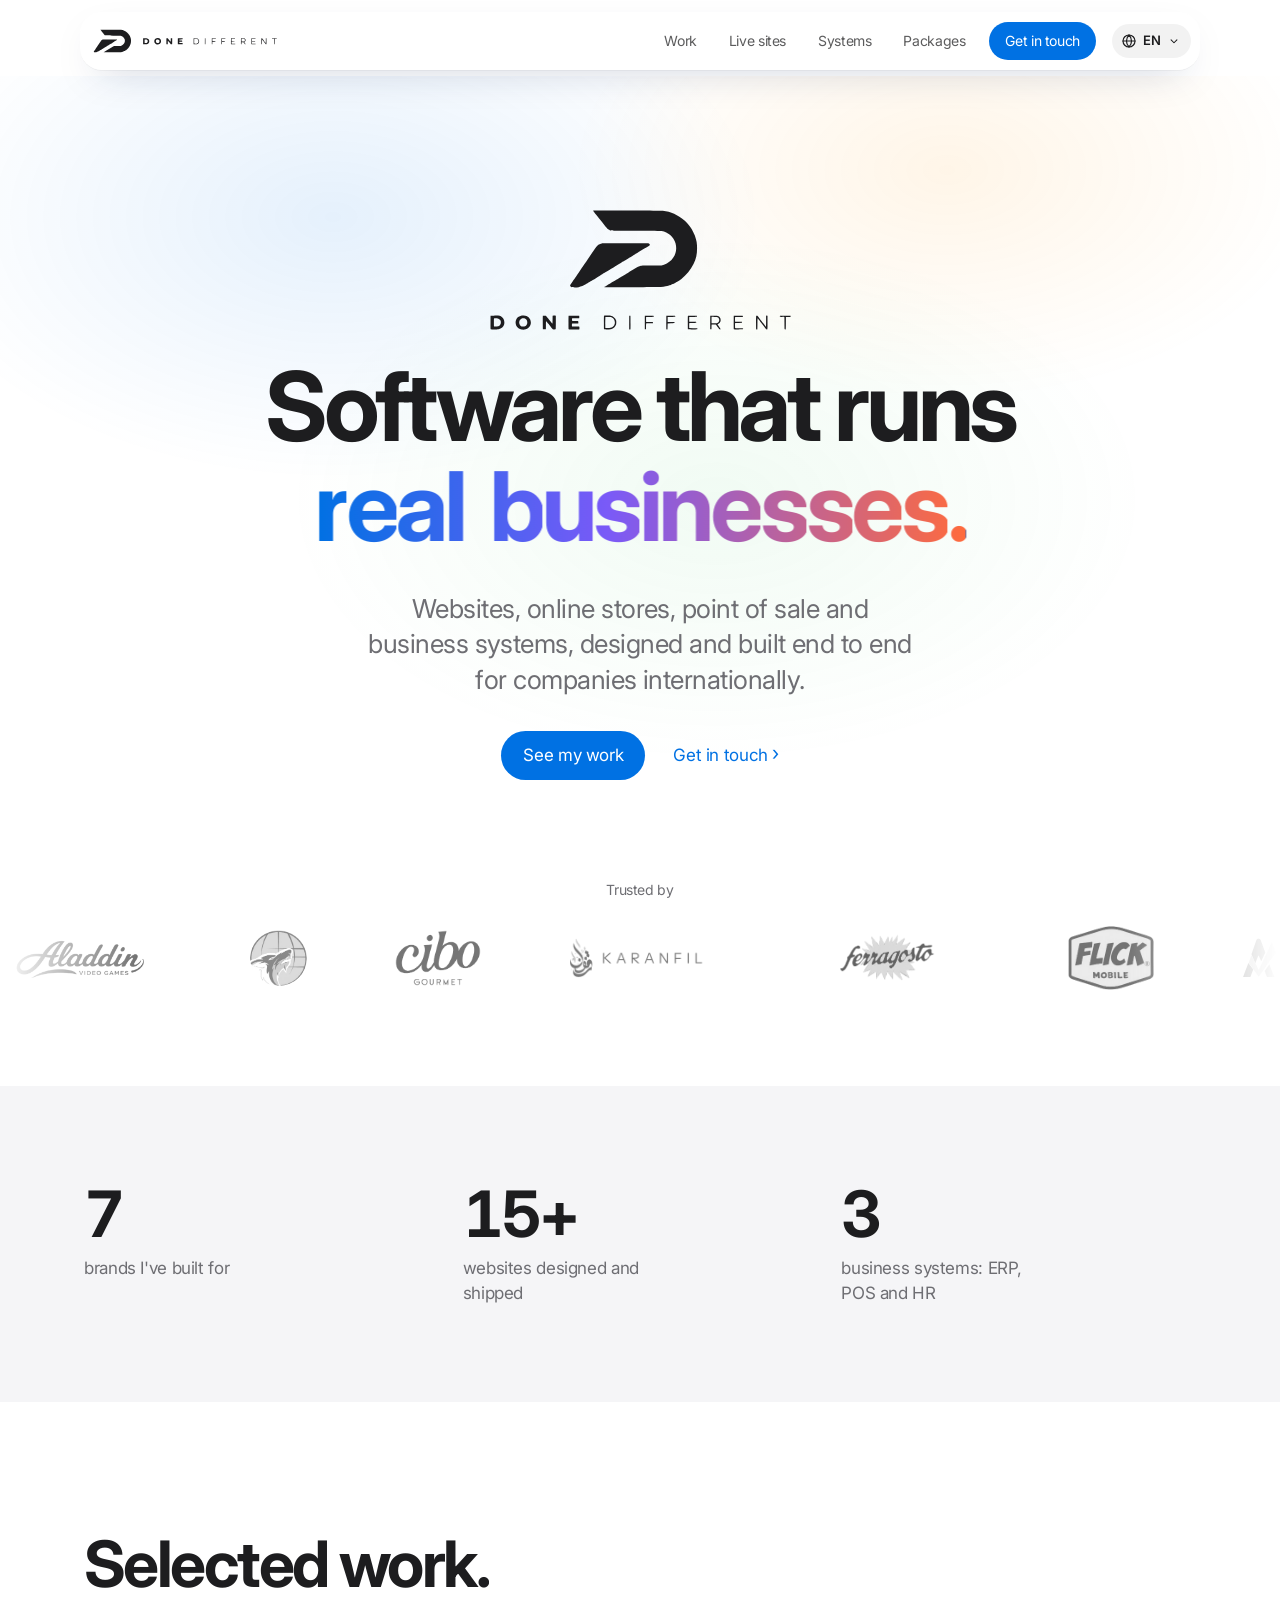
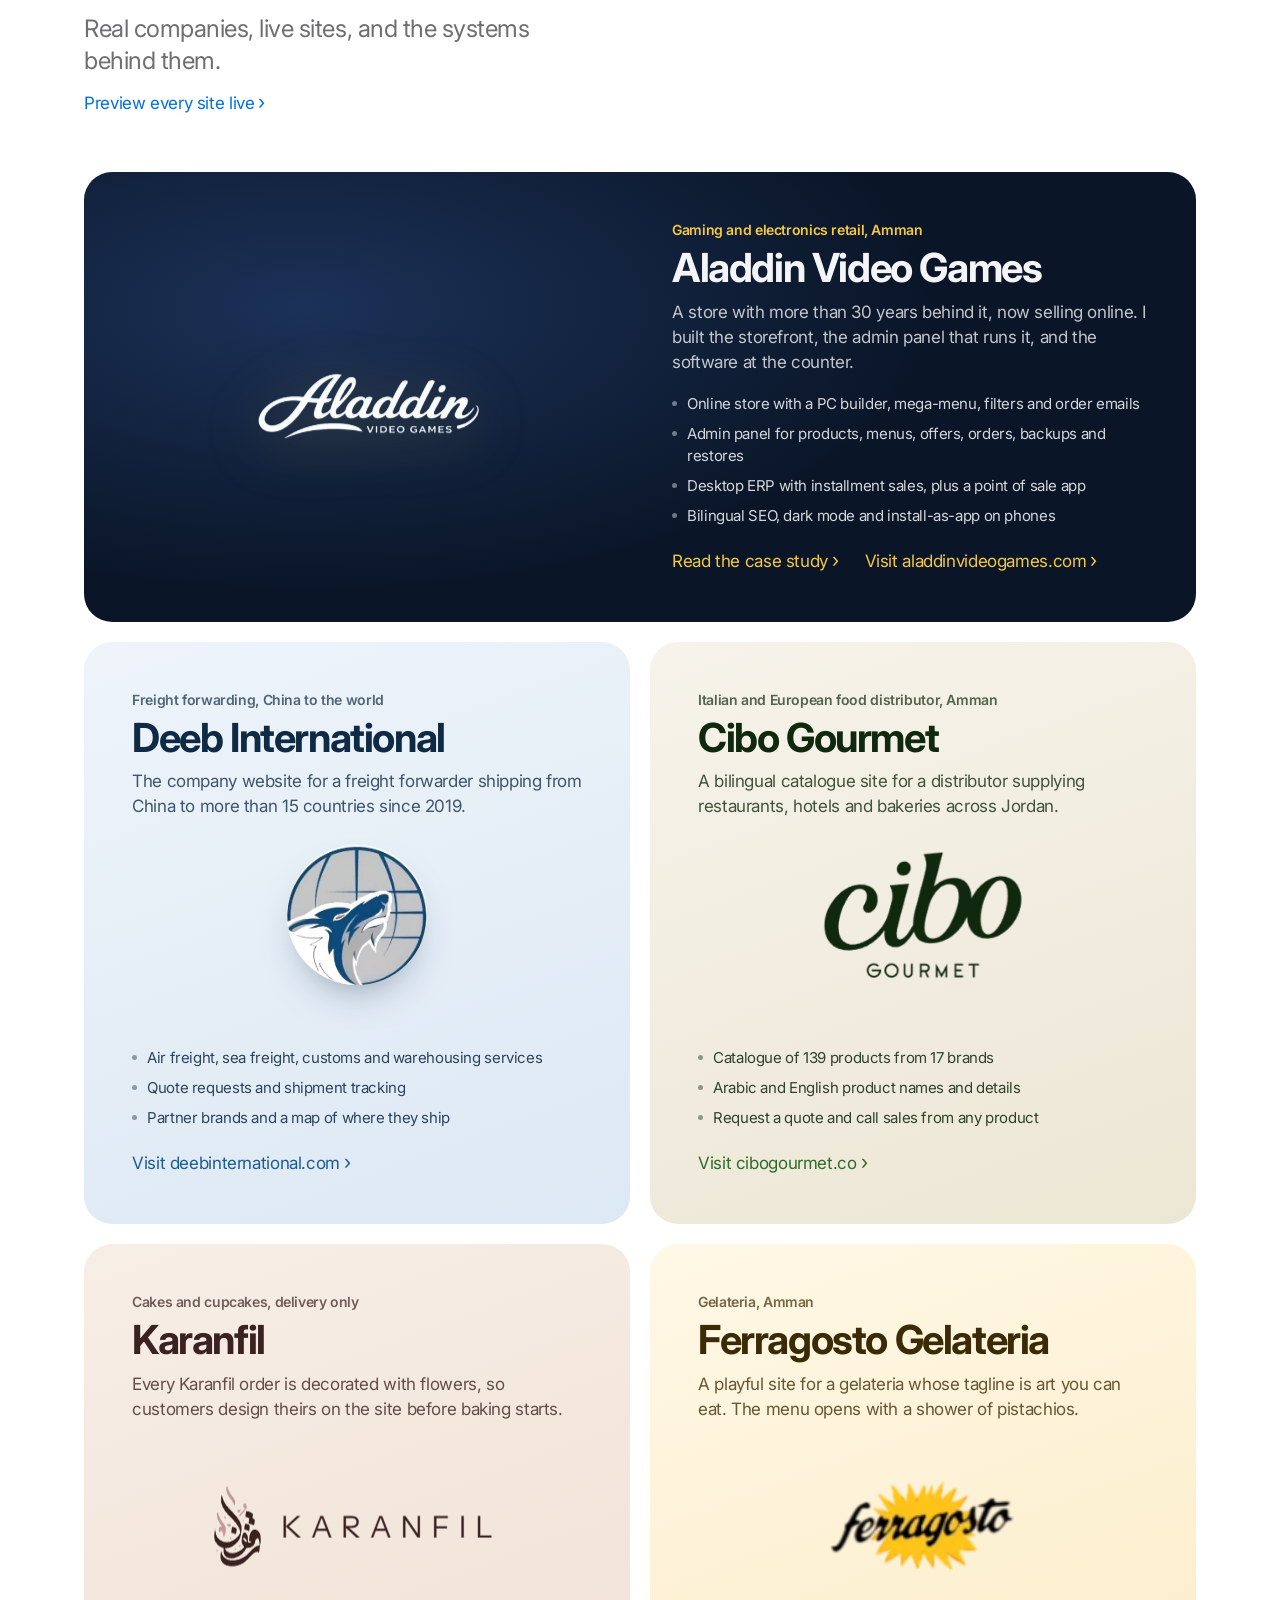
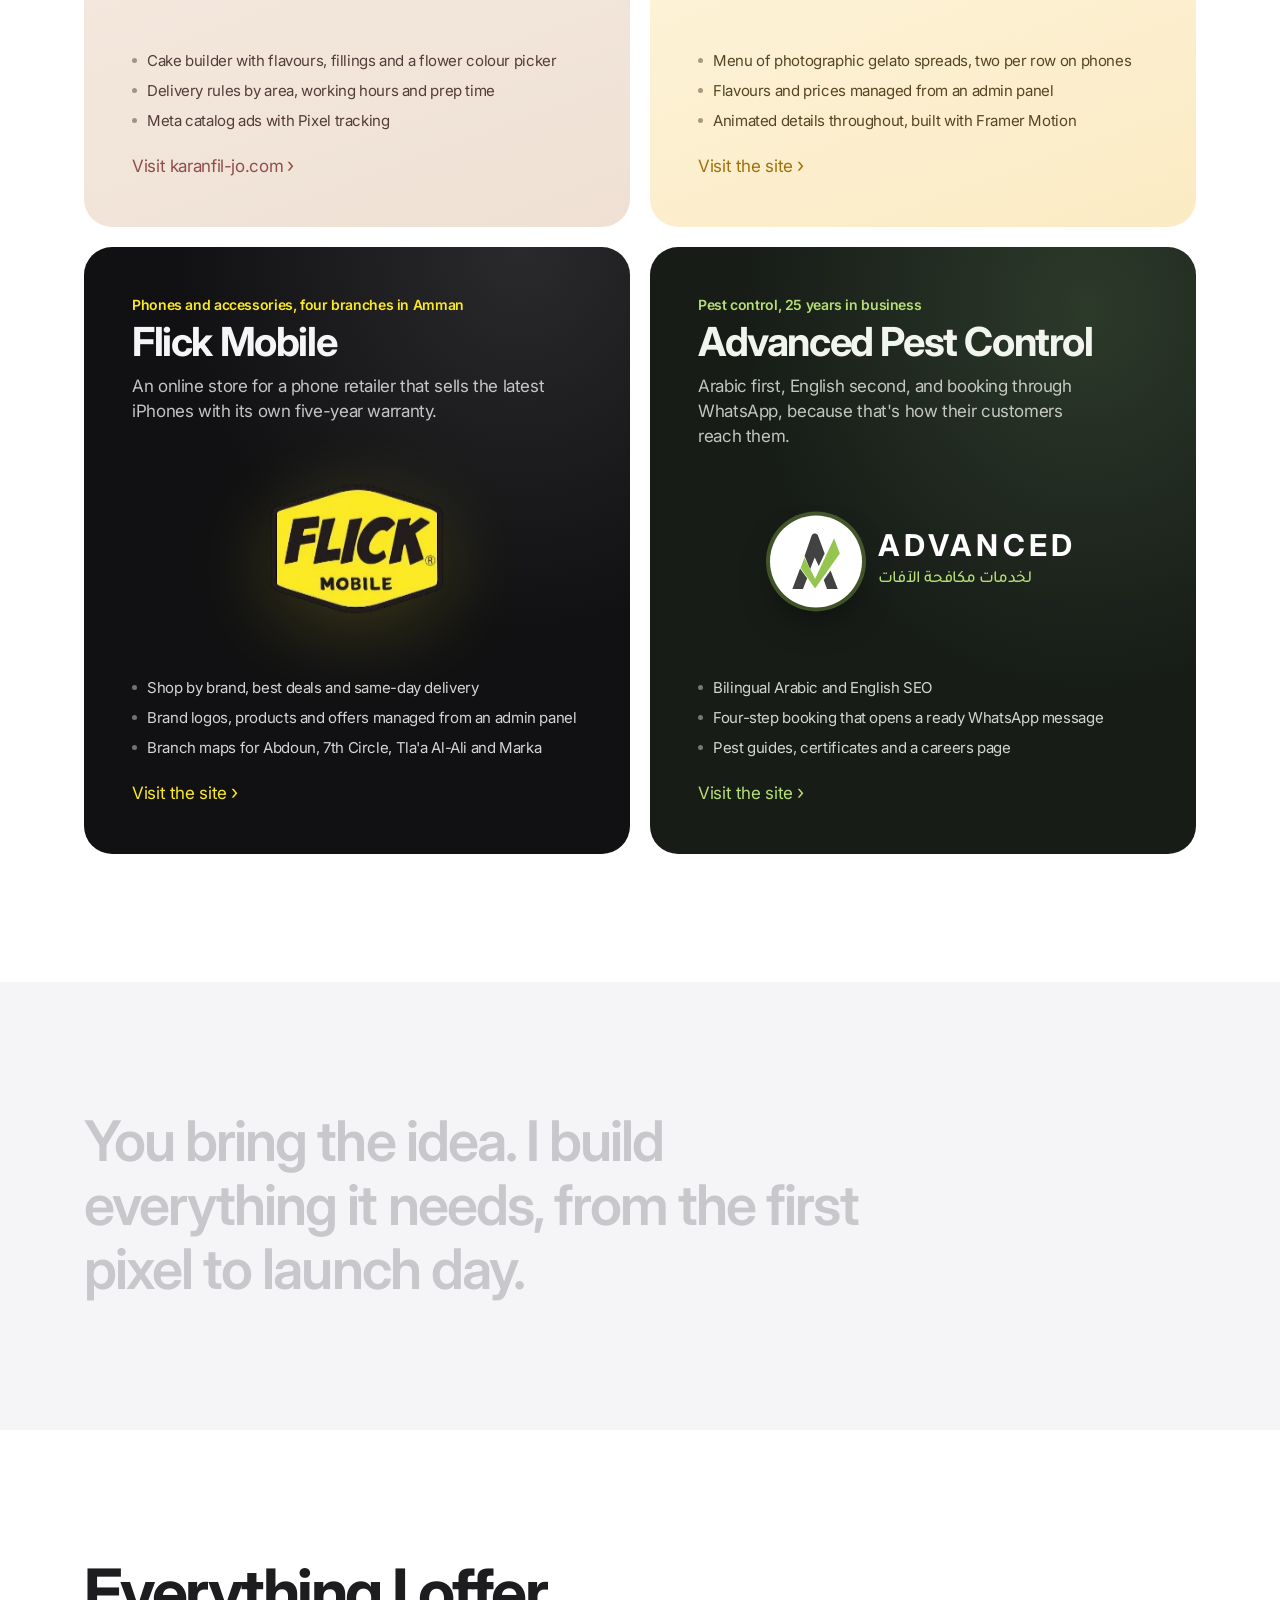
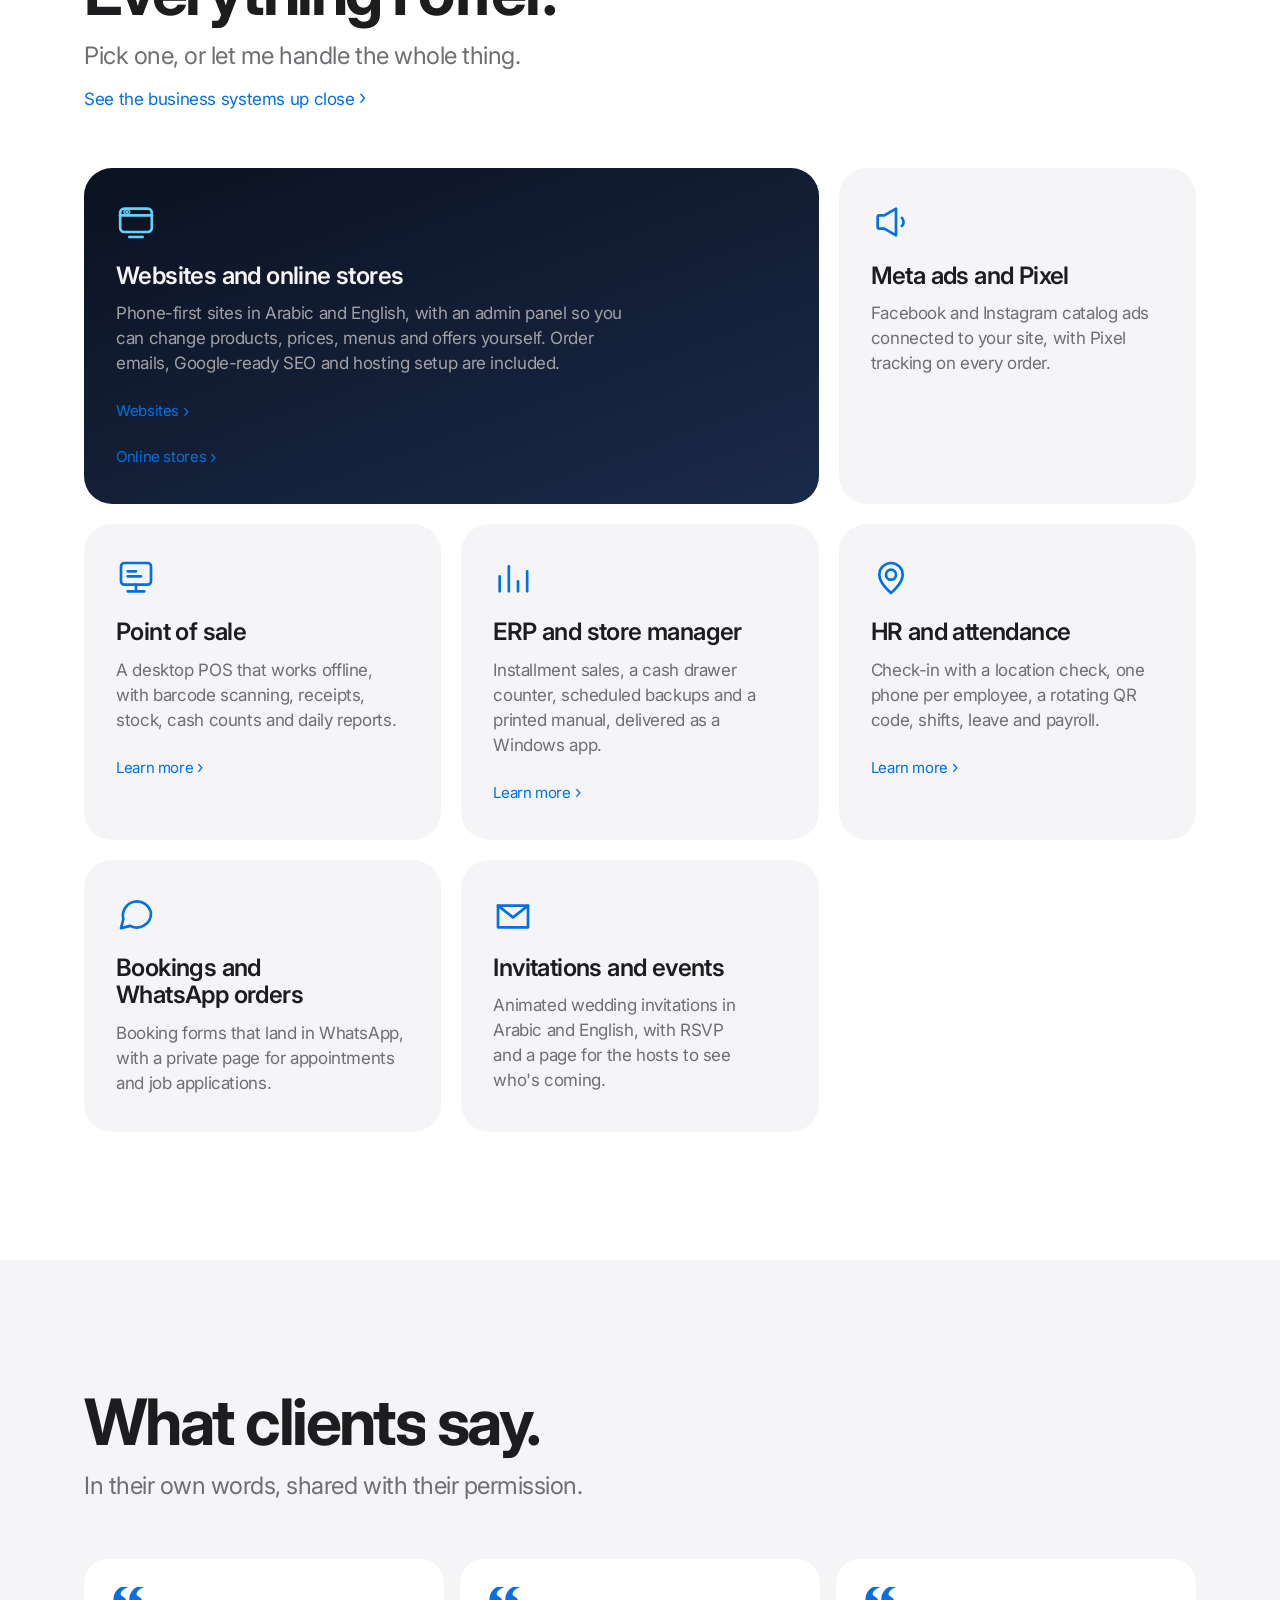
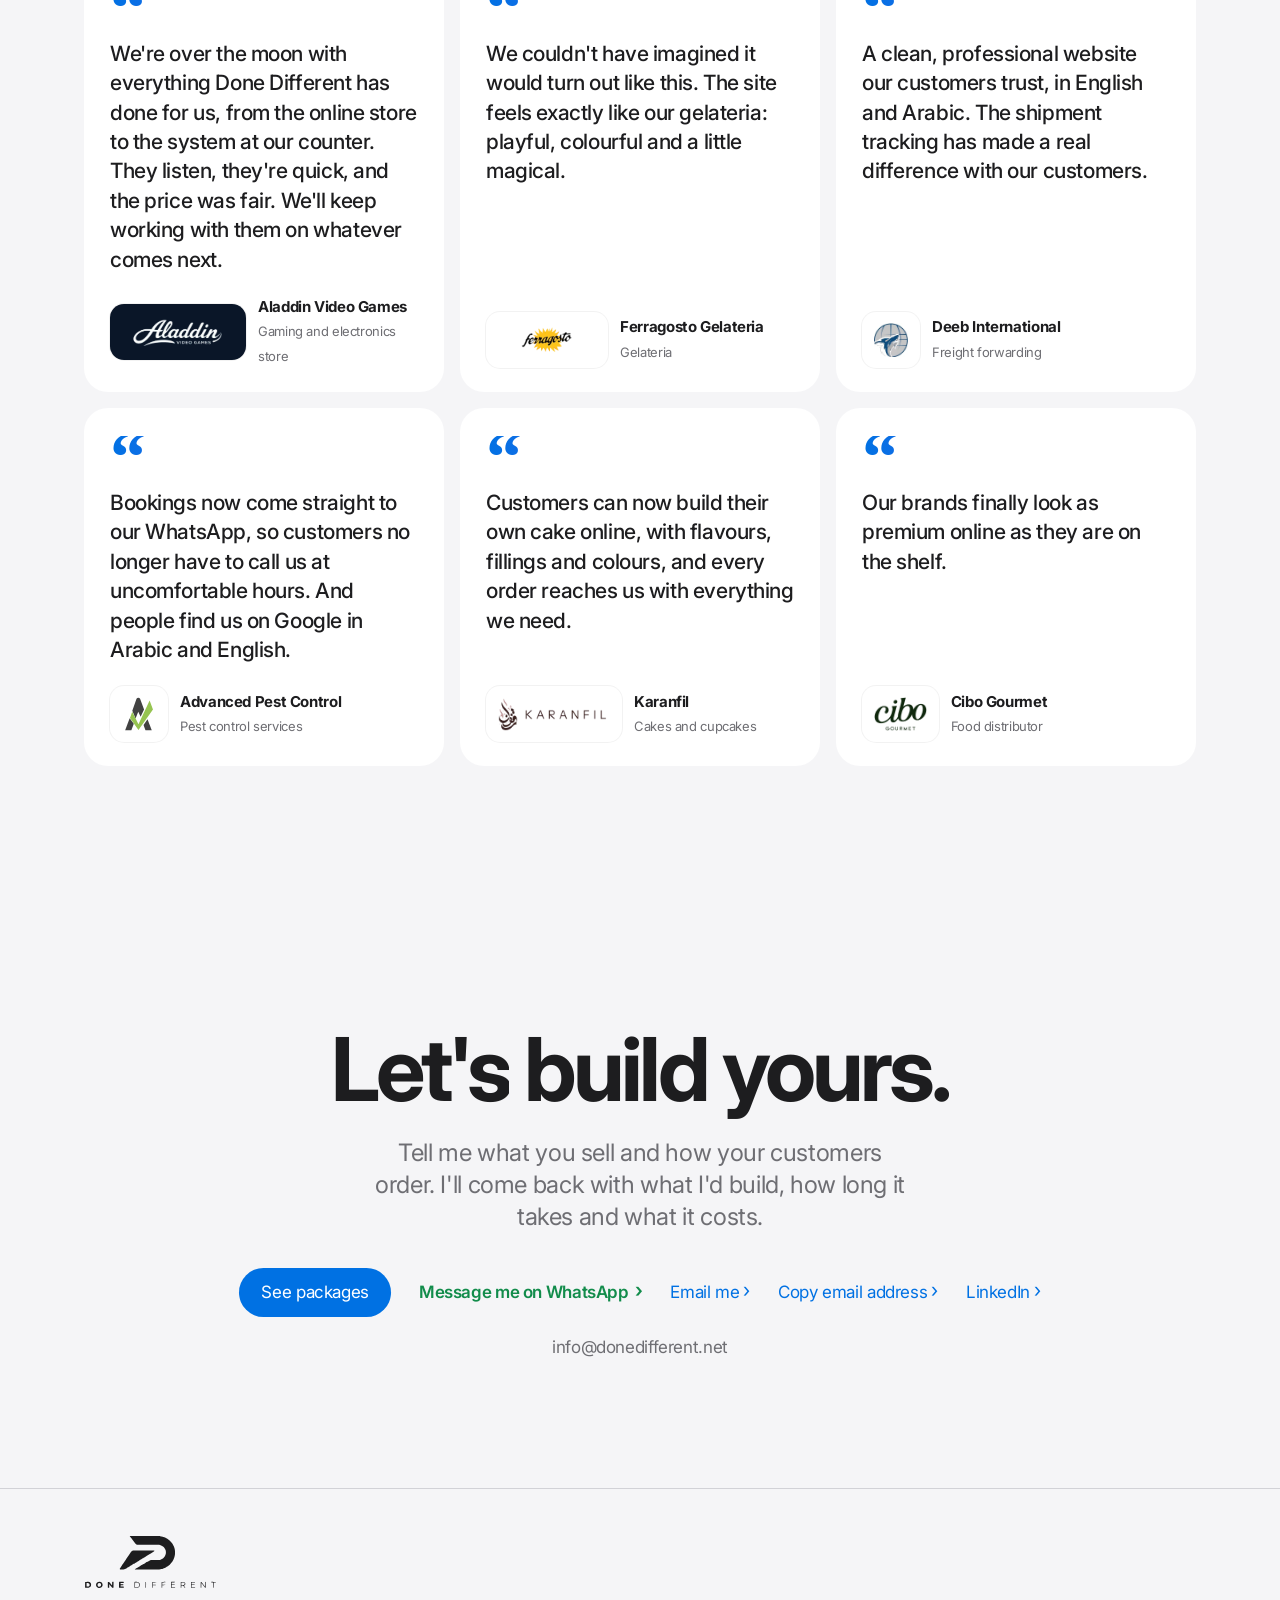
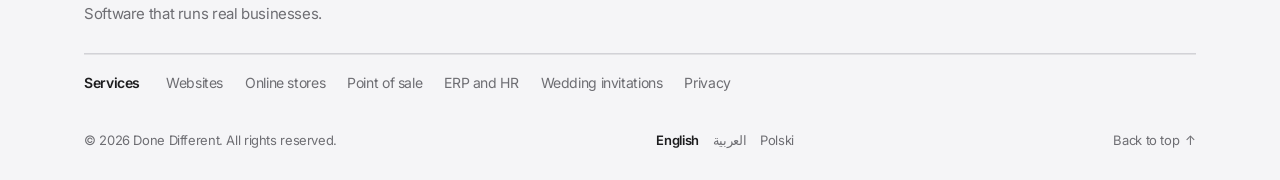
==== commit f4e32a50: "new prices, wedding invitations, WhatsApp, SEO" ====
--- a/index.html
+++ b/index.html
@@ -2,7 +2,7 @@
 <html lang="en" dir="ltr">
 <head>
 <meta charset="utf-8">
-<meta name="viewport" content="width=device-width, initial-scale=1">
+<link rel="icon" href="/favicon.ico" sizes="48x48"><link rel="icon" type="image/png" sizes="96x96" href="/favicon-96.png"><link rel="icon" type="image/png" sizes="192x192" href="/favicon-192.png"><link rel="apple-touch-icon" href="/apple-touch-icon.png"><meta name="robots" content="index, follow, max-image-preview:large"><meta name="viewport" content="width=device-width, initial-scale=1">
 <title>Done Different Systems — Websites, online stores and business software</title>
 <link rel="alternate" hreflang="en" href="https://systems.donedifferent.net/"><link rel="alternate" hreflang="ar" href="https://systems.donedifferent.net/ar/"><link rel="alternate" hreflang="pl" href="https://systems.donedifferent.net/pl/"><link rel="alternate" hreflang="x-default" href="https://systems.donedifferent.net/"><meta property="og:locale" content="en_US"><meta property="og:locale:alternate" content="ar_AR"><meta property="og:locale:alternate" content="pl_PL"><script type="application/ld+json">{"@context": "https://schema.org", "@type": "ProfessionalService", "name": "Done Different", "url": "https://systems.donedifferent.net/", "image": "https://systems.donedifferent.net/og.png", "areaServed": "Worldwide", "knowsLanguage": ["en", "ar", "pl"]}</script><link rel="canonical" href="https://systems.donedifferent.net/">
 <meta name="theme-color" content="#F5F5F7">
@@ -19,14 +19,14 @@
 <meta name="twitter:title" content="Done Different Systems — Websites, online stores and business software">
 <meta name="twitter:description" content="Websites, online stores, POS, ERP and HR systems, built end to end.">
 <meta name="twitter:image" content="https://systems.donedifferent.net/og.png">
-<link rel="icon" type="image/png" href="/assets/a24b29d425.png">
-<link rel="apple-touch-icon" href="apple-touch-icon.png">
-<meta name="description" content="Done Different Systems designs and builds websites, online stores, point of sale, ERP and HR systems for companies internationally, in Arabic, English and Polish.">
+
+
+<meta name="description" content="Websites from $1,190, online stores, point of sale, ERP and HR systems, and wedding invitation websites for $150. Designed and built by Done Different, in Arabic, English and Polish.">
 <link rel="preconnect" href="https://fonts.googleapis.com">
 <link rel="preconnect" href="https://fonts.gstatic.com" crossorigin>
 <link href="https://fonts.googleapis.com/css2?family=Inter:wght@400;500;600;700&family=Montserrat:wght@300;700&family=Tajawal:wght@500;700&display=swap" rel="stylesheet">
-<link rel="stylesheet" href="/assets/s-8ac0d1ac24.css">
-<script>window.DD_SPY=[["work", "#work"], ["services", "#systems"]]</script><script>window.DD_MAIL={"url": ""}</script></head>
+<link rel="stylesheet" href="/assets/s-c2525ca06d.css">
+<script>window.DD_SPY=[["work", "#work"], ["services", "#systems"]]</script><script>window.DD_MAIL={"url": "https://script.google.com/macros/s/AKfycbyFYFGSmdoYCowIifRj9fHhZEJKQX8gg5jzKDLyOiDbAR0hf-uWY4Wv-mmm1ukl56oY/exec"}</script><script type="application/ld+json">{"@context":"https://schema.org","@type":"WebSite","name":"Done Different Systems","alternateName":"Done Different","url":"https://systems.donedifferent.net/"}</script></head>
 <body><svg width="0" height="0" style="position:absolute" aria-hidden="true"><defs><symbol id="dd-mark" viewBox="0 0 960 595"><path fill="currentColor" fill-rule="evenodd" d="M26.8 575.8C24.7 574.7 21.8 572.4 20.4 570.7C16.4 565.9 17.4 562.1 25.9 550.2C29.8 544.7 34.9 537.3 37.3 533.8C39.7 530.3 43.6 524.8 45.9 521.5C48.2 518.2 52.9 511.2 56.3 506.0C59.7 500.8 65.7 491.8 69.7 486.0C73.6 480.2 83.1 466.3 90.6 455.0C98.2 443.7 109.8 426.6 116.5 417.0C128.0 400.6 158.4 355.8 188.7 310.6C215.7 270.6 219.7 266.8 243.5 259.8L251.5 257.5L420.0 257.5C512.7 257.5 589.7 257.8 591.2 258.3C594.6 259.2 599.4 266.1 598.6 268.8C597.7 271.4 596.1 272.5 562.0 293.0C545.2 303.1 527.7 313.9 523.0 317.0C518.3 320.1 513.8 322.9 513.0 323.3C511.2 324.2 509.0 325.6 503.3 329.3C500.9 330.8 498.8 332.0 498.6 332.0C498.3 332.0 496.4 333.2 494.3 334.6C492.2 336.0 489.6 337.6 488.5 338.1C487.4 338.6 483.1 341.2 479.0 344.0C472.8 348.1 447.4 363.9 441.2 367.5C439.0 368.9 432.0 373.2 429.5 374.8C428.4 375.4 426.6 376.5 425.5 377.0C424.4 377.6 422.1 378.9 420.5 379.9C418.9 381.0 415.7 382.8 413.6 384.0C411.5 385.2 406.7 388.0 403.1 390.4C399.5 392.7 393.6 396.4 390.0 398.5C386.4 400.6 381.0 404.1 377.9 406.2C374.8 408.3 372.0 410.0 371.6 410.0C371.2 410.0 366.8 412.6 361.7 415.8C356.6 419.0 344.2 426.6 334.0 432.7C312.4 445.6 287.1 460.9 271.5 470.5C265.4 474.2 256.7 479.6 252.0 482.4C247.3 485.3 238.3 490.9 232.0 494.9C217.7 503.9 194.2 518.4 187.5 522.2C175.8 529.0 173.2 530.5 167.5 534.1C164.2 536.2 156.2 541.2 149.7 545.2C143.2 549.2 136.7 553.3 135.2 554.2C117.7 565.2 96.8 573.6 80.1 576.4C65.2 578.9 31.8 578.6 26.8 575.8ZM267.9 577.1C266.6 576.7 270.8 572.0 272.5 572.0C273.2 572.0 275.5 570.7 277.6 569.2C279.7 567.6 304.7 552.5 333.0 535.5C361.3 518.6 394.6 498.5 407.0 491.0C419.4 483.5 436.9 472.9 446.0 467.5C455.1 462.1 465.4 455.8 469.0 453.5C489.1 440.5 511.5 428.5 522.9 424.5C538.0 419.2 541.9 419.0 610.3 419.0C680.7 419.0 683.3 418.8 701.5 412.8C730.7 403.0 753.1 385.9 769.4 360.8C790.3 328.7 795.6 294.0 785.5 256.5C779.8 235.8 764.0 211.1 747.0 196.2C730.9 182.2 706.5 170.6 685.0 166.7C681.6 166.1 611.6 165.5 498.5 165.1C297.0 164.4 315.3 165.1 300.4 157.8C288.9 152.2 285.5 148.3 237.0 86.1C229.0 75.8 219.7 64.1 216.3 60.0C201.6 42.2 186.0 21.9 186.0 20.6C186.0 19.8 186.8 18.9 187.8 18.6C191.9 17.5 682.5 18.7 693.0 19.9C751.7 26.6 802.1 49.2 851.1 90.7C864.3 101.9 888.3 129.8 899.5 147.0C906.7 158.0 923.3 191.1 926.8 201.5C939.5 238.4 942.5 256.2 942.5 294.0C942.5 339.9 935.8 369.8 916.7 408.5C894.7 453.2 865.7 488.5 826.5 518.1C820.7 522.5 805.2 533.0 804.5 533.0C804.3 533.0 799.8 535.6 794.3 538.8C788.9 542.0 782.0 545.8 779.0 547.2C776.0 548.6 770.0 551.4 765.7 553.4C761.5 555.4 757.4 557.0 756.7 557.0C756.0 557.0 754.9 557.5 754.3 558.1C753.7 558.7 751.7 559.5 749.9 560.0C748.0 560.5 744.0 561.8 741.0 562.9C736.0 564.8 732.5 565.8 714.0 570.5C702.9 573.3 692.2 575.0 678.5 576.0C665.6 577.0 270.8 578.1 267.9 577.1Z"/></symbol><symbol id="dd-word" viewBox="0 0 2221 139"><path fill="currentColor" fill-rule="evenodd" d="M244.5 120.9C229.4 118.5 212.2 106.2 206.0 93.5C195.6 71.9 201.6 44.1 219.6 30.2C230.9 21.5 244.1 17.6 259.6 18.2C293.5 19.6 315.5 44.4 311.7 76.9C308.3 106.0 277.4 126.2 244.5 120.9ZM19.6 118.5C18.3 117.1 18.1 110.8 18.3 68.7L18.5 20.5L42.5 19.9C80.1 19.0 88.3 20.6 102.6 31.8C116.1 42.4 122.1 62.1 117.9 82.2C114.2 99.8 97.6 114.5 77.1 118.4C65.2 120.7 21.8 120.7 19.6 118.5ZM400.2 119.2C398.9 118.3 398.2 23.1 399.5 21.0C399.8 20.4 404.7 20.0 410.5 20.0L420.9 20.0L424.7 24.7C429.1 30.3 437.5 40.3 443.6 47.5C450.5 55.7 455.6 62.1 461.7 70.2C464.9 74.5 468.1 77.9 468.7 78.0C469.7 78.0 470.0 71.3 470.2 49.2L470.5 20.5L479.8 19.6C486.3 19.0 489.8 19.1 491.5 19.8L494.0 21.0L494.0 69.3C494.0 105.5 493.7 117.9 492.8 118.8C492.0 119.6 488.2 120.0 482.2 120.0C473.2 120.0 472.7 119.9 470.5 117.2C469.2 115.7 462.4 107.3 455.4 98.5C448.4 89.7 441.3 80.9 439.6 78.9C437.9 76.9 433.6 71.8 430.1 67.6C426.6 63.4 423.3 60.3 422.9 60.7C422.4 61.2 421.9 74.6 421.8 90.5L421.5 119.5L411.5 119.8C406.0 119.9 400.9 119.6 400.2 119.2ZM587.1 118.6C585.7 117.0 585.7 23.1 587.0 21.0C588.1 19.3 661.7 19.5 663.8 21.2C665.2 22.4 665.3 37.0 663.9 38.4C663.6 38.7 652.1 39.1 638.3 39.2C624.4 39.4 612.9 39.8 612.5 40.1C611.5 41.2 611.2 56.5 612.2 57.8C613.0 58.7 618.7 59.0 634.4 59.0C649.6 59.0 655.9 59.3 656.8 60.2C658.0 61.4 658.5 73.6 657.4 76.4C656.9 77.8 654.0 78.0 635.1 78.0C619.6 78.0 613.1 78.3 612.2 79.2C610.6 80.8 610.6 97.6 612.1 98.6C612.8 99.0 624.5 99.2 638.3 99.2C654.9 99.1 663.8 99.5 664.7 100.2C666.3 101.5 666.5 115.2 665.0 118.1C664.0 119.9 662.5 120.0 626.1 120.0C594.6 120.0 588.0 119.8 587.1 118.6ZM844.7 119.3C844.3 119.0 844.0 96.7 844.0 69.9C844.0 24.4 844.1 21.0 845.8 20.2C848.5 18.8 884.6 18.7 893.0 20.1C911.9 23.0 927.5 37.0 933.2 56.0C934.9 61.9 934.7 77.1 932.7 84.1C928.1 100.8 913.6 114.2 895.5 118.5C889.3 120.0 846.0 120.7 844.7 119.3ZM1028.5 118.8C1028.2 118.1 1028.1 95.7 1028.2 69.0L1028.5 20.5L1032.4 20.2C1034.8 20.0 1036.6 20.4 1037.1 21.2C1038.1 22.7 1038.3 116.0 1037.4 118.4C1036.6 120.4 1029.2 120.6 1028.5 118.8ZM1142.6 119.2C1142.0 118.2 1141.7 21.0 1142.3 20.4C1142.5 20.2 1156.7 20.0 1173.9 20.0C1206.2 19.9 1208.0 20.1 1208.0 24.0C1208.0 28.5 1206.0 28.8 1178.5 29.0C1164.2 29.0 1152.2 29.4 1151.7 29.9C1151.3 30.3 1151.1 38.7 1151.2 48.6L1151.5 66.5L1175.4 66.8C1201.4 67.1 1202.3 67.3 1201.8 72.4L1201.5 75.5L1177.6 75.8C1162.2 75.9 1153.2 76.4 1152.4 77.1C1151.4 77.9 1151.0 83.3 1150.8 98.9L1150.5 119.5L1146.8 119.8C1144.8 120.0 1142.9 119.7 1142.6 119.2ZM1299.1 118.6C1298.3 117.7 1298.1 103.8 1298.2 68.9L1298.5 20.5L1329.0 20.0C1345.8 19.7 1360.5 19.8 1361.8 20.2C1364.3 21.0 1365.0 26.2 1362.8 27.7C1362.1 28.1 1349.6 28.7 1335.0 29.0L1308.5 29.5L1308.5 48.0L1308.5 66.5L1332.8 66.8L1357.1 67.0L1358.2 69.6C1360.8 75.2 1359.8 75.4 1332.9 76.0L1308.5 76.5L1307.9 98.0C1307.6 109.8 1307.3 119.6 1307.2 119.8C1306.5 120.6 1300.0 119.8 1299.1 118.6ZM1455.7 119.3C1454.7 118.4 1454.8 21.2 1455.8 20.7C1456.4 20.2 1515.8 19.5 1520.2 19.9C1522.4 20.0 1523.5 24.2 1522.0 26.9C1520.9 29.0 1520.4 29.1 1493.8 29.0C1478.9 28.9 1466.3 29.3 1465.8 29.8C1465.3 30.3 1465.1 38.0 1465.2 47.1L1465.5 63.5L1490.4 64.0L1515.3 64.5L1516.3 67.3C1518.1 72.8 1517.2 73.0 1491.0 73.0C1472.0 73.0 1467.0 73.3 1466.1 74.4C1465.3 75.3 1465.0 81.2 1465.2 93.1L1465.5 110.5L1493.9 110.8C1512.8 110.9 1522.8 111.4 1523.7 112.1C1525.3 113.5 1525.4 117.2 1523.8 118.8C1522.5 120.1 1456.9 120.6 1455.7 119.3ZM1618.5 118.8C1618.2 118.1 1618.1 95.7 1618.2 69.0L1618.5 20.5L1645.0 20.5C1674.8 20.5 1675.1 20.6 1684.1 28.7C1691.5 35.4 1694.0 41.1 1694.0 51.6C1694.0 59.8 1693.7 61.3 1690.9 66.9C1687.7 73.4 1680.1 80.2 1674.6 81.6C1673.2 81.9 1672.0 82.7 1672.0 83.2C1672.0 84.7 1680.5 97.8 1687.8 107.5C1695.5 117.9 1695.8 120.0 1689.6 120.0C1684.7 120.0 1683.9 119.3 1675.5 106.5C1669.6 97.7 1661.2 86.2 1659.9 85.4C1659.1 84.9 1636.4 84.6 1628.8 85.0C1628.4 85.0 1627.9 92.8 1627.8 102.2L1627.5 119.5L1623.2 119.8C1620.4 120.0 1618.8 119.7 1618.5 118.8ZM1790.1 118.6C1789.3 117.7 1789.1 103.8 1789.2 68.9L1789.5 20.5L1822.7 20.2C1854.4 20.0 1855.9 20.1 1856.5 21.9C1856.8 22.9 1856.6 24.9 1856.0 26.4L1855.0 29.1L1828.0 29.0C1813.2 28.9 1800.6 29.2 1800.0 29.5C1798.6 30.3 1798.7 62.7 1800.0 63.5C1800.6 63.9 1812.0 64.2 1825.3 64.3L1849.5 64.5L1849.5 68.5L1849.5 72.5L1825.0 72.8C1807.0 73.0 1800.4 73.4 1799.8 74.3C1798.9 75.7 1798.7 107.1 1799.6 109.4C1800.1 110.8 1803.6 111.0 1827.9 111.0C1857.0 111.0 1858.0 111.1 1858.0 115.5C1858.0 119.9 1857.2 120.0 1823.4 120.0C1797.5 120.0 1791.0 119.7 1790.1 118.6ZM1953.0 118.1C1951.5 115.1 1951.6 22.8 1953.2 21.2C1954.8 19.6 1960.2 19.7 1962.2 21.2C1963.0 21.9 1969.3 29.7 1976.1 38.5C1982.8 47.3 1991.6 58.5 1995.5 63.5C1999.4 68.5 2003.7 74.1 2005.0 76.0C2006.3 77.9 2009.4 81.9 2011.7 84.8C2014.0 87.6 2017.5 92.5 2019.5 95.5C2021.4 98.5 2023.4 101.0 2024.0 101.0C2024.7 101.0 2025.0 87.3 2025.0 61.0L2025.0 21.0L2027.6 20.0C2029.4 19.3 2031.0 19.3 2032.8 20.3L2035.5 21.5L2035.6 69.3C2035.8 121.7 2035.9 120.0 2029.8 120.0C2027.8 120.0 2026.1 119.1 2024.5 117.2C2020.7 112.8 2006.0 93.9 1990.5 73.5C1969.5 45.8 1964.5 39.5 1963.5 39.5C1962.9 39.5 1962.4 55.6 1962.2 78.5C1962.0 100.0 1961.7 118.1 1961.5 118.8C1960.8 120.8 1954.2 120.3 1953.0 118.1ZM2160.2 118.8C2159.3 117.9 2159.0 106.5 2159.0 73.9C2159.0 40.0 2158.7 29.9 2157.8 29.3C2157.1 28.9 2150.1 28.7 2142.2 28.9C2132.0 29.1 2127.5 28.8 2126.5 28.0C2124.7 26.5 2124.5 21.6 2126.2 20.4C2126.9 19.9 2144.6 19.7 2165.5 20.0L2203.5 20.5L2203.8 24.2C2204.2 28.9 2204.1 28.9 2184.5 29.3L2169.5 29.5L2169.2 73.4C2169.1 103.8 2168.6 117.7 2167.9 118.7C2166.5 120.3 2161.8 120.4 2160.2 118.8ZM893.4 108.5C909.4 104.7 919.6 94.5 922.9 79.2C927.1 59.5 918.7 40.8 902.2 32.9L895.5 29.6L875.6 29.2C861.5 28.9 855.6 29.1 855.1 29.9C854.2 31.3 853.7 105.5 854.5 108.1C855.1 109.9 856.3 110.0 871.3 110.0C881.6 109.9 889.6 109.4 893.4 108.5ZM269.6 97.1C286.8 89.6 291.8 64.3 279.0 48.8C271.4 39.6 254.5 36.5 243.0 42.2C226.0 50.6 221.6 76.6 234.8 91.2C242.5 99.8 257.5 102.3 269.6 97.1ZM75.3 97.3C90.3 91.9 96.9 76.3 92.0 57.9C90.1 50.8 84.2 45.0 75.8 41.9C70.4 39.9 46.5 38.4 44.2 39.8C43.2 40.5 42.9 46.7 43.0 69.0C43.0 84.5 43.3 97.7 43.6 98.1C44.6 99.8 70.1 99.1 75.3 97.3ZM1670.1 73.1C1687.5 65.4 1689.0 40.4 1672.7 31.8C1668.9 29.8 1666.5 29.5 1649.0 29.0C1638.3 28.7 1629.2 28.6 1628.8 28.8C1628.3 29.0 1628.0 39.4 1628.0 52.1L1628.0 75.0L1646.9 75.0C1663.4 75.0 1666.3 74.8 1670.1 73.1Z"/></symbol><symbol id="dd-full" viewBox="0 0 2221 903"><path fill="currentColor" fill-rule="evenodd" d="M244.5 884.9C229.4 882.5 212.2 870.2 206.0 857.5C195.6 835.9 201.6 808.1 219.6 794.2C230.9 785.5 244.1 781.6 259.6 782.2C293.5 783.6 315.5 808.4 311.7 840.9C308.3 870.0 277.4 890.2 244.5 884.9ZM19.6 882.5C18.3 881.1 18.1 874.8 18.3 832.7L18.5 784.5L42.5 783.9C80.1 783.0 88.3 784.6 102.6 795.8C116.1 806.4 122.1 826.1 117.9 846.2C114.2 863.8 97.6 878.5 77.1 882.4C65.2 884.7 21.8 884.7 19.6 882.5ZM400.2 883.2C398.9 882.3 398.2 787.1 399.5 785.0C399.8 784.4 404.7 784.0 410.5 784.0L420.9 784.0L424.7 788.7C429.1 794.3 437.5 804.3 443.6 811.5C450.5 819.7 455.6 826.1 461.7 834.2C464.9 838.5 468.1 841.9 468.7 842.0C469.7 842.0 470.0 835.3 470.2 813.2L470.5 784.5L479.8 783.6C486.3 783.0 489.8 783.1 491.5 783.8L494.0 785.0L494.0 833.3C494.0 869.5 493.7 881.9 492.8 882.8C492.0 883.6 488.2 884.0 482.2 884.0C473.2 884.0 472.7 883.9 470.5 881.2C469.2 879.7 462.4 871.3 455.4 862.5C448.4 853.7 441.3 844.9 439.6 842.9C437.9 840.9 433.6 835.8 430.1 831.6C426.6 827.4 423.3 824.3 422.9 824.7C422.4 825.2 421.9 838.6 421.8 854.5L421.5 883.5L411.5 883.8C406.0 883.9 400.9 883.6 400.2 883.2ZM587.1 882.6C585.7 881.0 585.7 787.1 587.0 785.0C588.1 783.3 661.7 783.5 663.8 785.2C665.2 786.4 665.3 801.0 663.9 802.4C663.6 802.7 652.1 803.1 638.3 803.2C624.4 803.4 612.9 803.8 612.5 804.1C611.5 805.2 611.2 820.5 612.2 821.8C613.0 822.7 618.7 823.0 634.4 823.0C649.6 823.0 655.9 823.3 656.8 824.2C658.0 825.4 658.5 837.6 657.4 840.4C656.9 841.8 654.0 842.0 635.1 842.0C619.6 842.0 613.1 842.3 612.2 843.2C610.6 844.8 610.6 861.6 612.1 862.6C612.8 863.0 624.5 863.2 638.3 863.2C654.9 863.1 663.8 863.5 664.7 864.2C666.3 865.5 666.5 879.2 665.0 882.1C664.0 883.9 662.5 884.0 626.1 884.0C594.6 884.0 588.0 883.8 587.1 882.6ZM844.7 883.3C844.3 883.0 844.0 860.7 844.0 833.9C844.0 788.4 844.1 785.0 845.8 784.2C848.5 782.8 884.6 782.7 893.0 784.1C911.9 787.0 927.5 801.0 933.2 820.0C934.9 825.9 934.7 841.1 932.7 848.1C928.1 864.8 913.6 878.2 895.5 882.5C889.3 884.0 846.0 884.7 844.7 883.3ZM1028.5 882.8C1028.2 882.1 1028.1 859.7 1028.2 833.0L1028.5 784.5L1032.4 784.2C1034.8 784.0 1036.6 784.4 1037.1 785.2C1038.1 786.7 1038.3 880.0 1037.4 882.4C1036.6 884.4 1029.2 884.6 1028.5 882.8ZM1142.6 883.2C1142.0 882.2 1141.7 785.0 1142.3 784.4C1142.5 784.2 1156.7 784.0 1173.9 784.0C1206.2 783.9 1208.0 784.1 1208.0 788.0C1208.0 792.5 1206.0 792.8 1178.5 793.0C1164.2 793.0 1152.2 793.4 1151.7 793.9C1151.3 794.3 1151.1 802.7 1151.2 812.6L1151.5 830.5L1175.4 830.8C1201.4 831.1 1202.3 831.3 1201.8 836.4L1201.5 839.5L1177.6 839.8C1162.2 839.9 1153.2 840.4 1152.4 841.1C1151.4 841.9 1151.0 847.3 1150.8 862.9L1150.5 883.5L1146.8 883.8C1144.8 884.0 1142.9 883.7 1142.6 883.2ZM1299.1 882.6C1298.3 881.7 1298.1 867.8 1298.2 832.9L1298.5 784.5L1329.0 784.0C1345.8 783.7 1360.5 783.8 1361.8 784.2C1364.3 785.0 1365.0 790.2 1362.8 791.7C1362.1 792.1 1349.6 792.7 1335.0 793.0L1308.5 793.5L1308.5 812.0L1308.5 830.5L1332.8 830.8L1357.1 831.0L1358.2 833.6C1360.8 839.2 1359.8 839.4 1332.9 840.0L1308.5 840.5L1307.9 862.0C1307.6 873.8 1307.3 883.6 1307.2 883.8C1306.5 884.6 1300.0 883.8 1299.1 882.6ZM1455.7 883.3C1454.7 882.4 1454.8 785.2 1455.8 784.7C1456.4 784.2 1515.8 783.5 1520.2 783.9C1522.4 784.0 1523.5 788.2 1522.0 790.9C1520.9 793.0 1520.4 793.1 1493.8 793.0C1478.9 792.9 1466.3 793.3 1465.8 793.8C1465.3 794.3 1465.1 802.0 1465.2 811.1L1465.5 827.5L1490.4 828.0L1515.3 828.5L1516.3 831.3C1518.1 836.8 1517.2 837.0 1491.0 837.0C1472.0 837.0 1467.0 837.3 1466.1 838.4C1465.3 839.3 1465.0 845.2 1465.2 857.1L1465.5 874.5L1493.9 874.8C1512.8 874.9 1522.8 875.4 1523.7 876.1C1525.3 877.5 1525.4 881.2 1523.8 882.8C1522.5 884.1 1456.9 884.6 1455.7 883.3ZM1618.5 882.8C1618.2 882.1 1618.1 859.7 1618.2 833.0L1618.5 784.5L1645.0 784.5C1674.8 784.5 1675.1 784.6 1684.1 792.7C1691.5 799.4 1694.0 805.1 1694.0 815.6C1694.0 823.8 1693.7 825.3 1690.9 830.9C1687.7 837.4 1680.1 844.2 1674.6 845.6C1673.2 845.9 1672.0 846.7 1672.0 847.2C1672.0 848.7 1680.5 861.8 1687.8 871.5C1695.5 881.9 1695.8 884.0 1689.6 884.0C1684.7 884.0 1683.9 883.3 1675.5 870.5C1669.6 861.7 1661.2 850.2 1659.9 849.4C1659.1 848.9 1636.4 848.6 1628.8 849.0C1628.4 849.0 1627.9 856.8 1627.8 866.2L1627.5 883.5L1623.2 883.8C1620.4 884.0 1618.8 883.7 1618.5 882.8ZM1790.1 882.6C1789.3 881.7 1789.1 867.8 1789.2 832.9L1789.5 784.5L1822.7 784.2C1854.4 784.0 1855.9 784.1 1856.5 785.9C1856.8 786.9 1856.6 788.9 1856.0 790.4L1855.0 793.1L1828.0 793.0C1813.2 792.9 1800.6 793.2 1800.0 793.5C1798.6 794.3 1798.7 826.7 1800.0 827.5C1800.6 827.9 1812.0 828.2 1825.3 828.3L1849.5 828.5L1849.5 832.5L1849.5 836.5L1825.0 836.8C1807.0 837.0 1800.4 837.4 1799.8 838.3C1798.9 839.7 1798.7 871.1 1799.6 873.4C1800.1 874.8 1803.6 875.0 1827.9 875.0C1857.0 875.0 1858.0 875.1 1858.0 879.5C1858.0 883.9 1857.2 884.0 1823.4 884.0C1797.5 884.0 1791.0 883.7 1790.1 882.6ZM1953.0 882.1C1951.5 879.1 1951.6 786.8 1953.2 785.2C1954.8 783.6 1960.2 783.7 1962.2 785.2C1963.0 785.9 1969.3 793.7 1976.1 802.5C1982.8 811.3 1991.6 822.5 1995.5 827.5C1999.4 832.5 2003.7 838.1 2005.0 840.0C2006.3 841.9 2009.4 845.9 2011.7 848.8C2014.0 851.6 2017.5 856.5 2019.5 859.5C2021.4 862.5 2023.4 865.0 2024.0 865.0C2024.7 865.0 2025.0 851.3 2025.0 825.0L2025.0 785.0L2027.6 784.0C2029.4 783.3 2031.0 783.3 2032.8 784.3L2035.5 785.5L2035.6 833.3C2035.8 885.7 2035.9 884.0 2029.8 884.0C2027.8 884.0 2026.1 883.1 2024.5 881.2C2020.7 876.8 2006.0 857.9 1990.5 837.5C1969.5 809.8 1964.5 803.5 1963.5 803.5C1962.9 803.5 1962.4 819.6 1962.2 842.5C1962.0 864.0 1961.7 882.1 1961.5 882.8C1960.8 884.8 1954.2 884.3 1953.0 882.1ZM2160.2 882.8C2159.3 881.9 2159.0 870.5 2159.0 837.9C2159.0 804.0 2158.7 793.9 2157.8 793.3C2157.1 792.9 2150.1 792.7 2142.2 792.9C2132.0 793.1 2127.5 792.8 2126.5 792.0C2124.7 790.5 2124.5 785.6 2126.2 784.4C2126.9 783.9 2144.6 783.7 2165.5 784.0L2203.5 784.5L2203.8 788.2C2204.2 792.9 2204.1 792.9 2184.5 793.3L2169.5 793.5L2169.2 837.4C2169.1 867.8 2168.6 881.7 2167.9 882.7C2166.5 884.3 2161.8 884.4 2160.2 882.8ZM893.4 872.5C909.4 868.7 919.6 858.5 922.9 843.2C927.1 823.5 918.7 804.8 902.2 796.9L895.5 793.6L875.6 793.2C861.5 792.9 855.6 793.1 855.1 793.9C854.2 795.3 853.7 869.5 854.5 872.1C855.1 873.9 856.3 874.0 871.3 874.0C881.6 873.9 889.6 873.4 893.4 872.5ZM269.6 861.1C286.8 853.6 291.8 828.3 279.0 812.8C271.4 803.6 254.5 800.5 243.0 806.2C226.0 814.6 221.6 840.6 234.8 855.2C242.5 863.8 257.5 866.3 269.6 861.1ZM75.3 861.3C90.3 855.9 96.9 840.3 92.0 821.9C90.1 814.8 84.2 809.0 75.8 805.9C70.4 803.9 46.5 802.4 44.2 803.8C43.2 804.5 42.9 810.7 43.0 833.0C43.0 848.5 43.3 861.7 43.6 862.1C44.6 863.8 70.1 863.1 75.3 861.3ZM1670.1 837.1C1687.5 829.4 1689.0 804.4 1672.7 795.8C1668.9 793.8 1666.5 793.5 1649.0 793.0C1638.3 792.7 1629.2 792.6 1628.8 792.8C1628.3 793.0 1628.0 803.4 1628.0 816.1L1628.0 839.0L1646.9 839.0C1663.4 839.0 1666.3 838.8 1670.1 837.1ZM606.8 575.8C604.7 574.7 601.8 572.4 600.4 570.7C596.4 565.9 597.4 562.1 605.9 550.2C609.8 544.7 614.9 537.3 617.3 533.8C619.7 530.3 623.6 524.8 625.9 521.5C628.2 518.2 632.9 511.2 636.3 506.0C639.7 500.8 645.7 491.8 649.7 486.0C653.6 480.2 663.1 466.3 670.6 455.0C678.2 443.7 689.8 426.6 696.5 417.0C708.0 400.6 738.4 355.8 768.7 310.6C795.7 270.6 799.7 266.8 823.5 259.8L831.5 257.5L1000.0 257.5C1092.7 257.5 1169.7 257.8 1171.2 258.3C1174.6 259.2 1179.4 266.1 1178.6 268.8C1177.7 271.4 1176.1 272.5 1142.0 293.0C1125.2 303.1 1107.7 313.9 1103.0 317.0C1098.3 320.1 1093.8 322.9 1093.0 323.3C1091.2 324.2 1089.0 325.6 1083.3 329.3C1080.9 330.8 1078.8 332.0 1078.6 332.0C1078.3 332.0 1076.4 333.2 1074.3 334.6C1072.2 336.0 1069.6 337.6 1068.5 338.1C1067.4 338.6 1063.1 341.2 1059.0 344.0C1052.8 348.1 1027.4 363.9 1021.2 367.5C1019.0 368.9 1012.0 373.2 1009.5 374.8C1008.4 375.4 1006.6 376.5 1005.5 377.0C1004.4 377.6 1002.1 378.9 1000.5 379.9C998.9 381.0 995.7 382.8 993.6 384.0C991.5 385.2 986.7 388.0 983.1 390.4C979.5 392.7 973.6 396.4 970.0 398.5C966.4 400.6 961.0 404.1 957.9 406.2C954.8 408.3 952.0 410.0 951.6 410.0C951.2 410.0 946.8 412.6 941.7 415.8C936.6 419.0 924.2 426.6 914.0 432.7C892.4 445.6 867.1 460.9 851.5 470.5C845.5 474.2 836.7 479.6 832.0 482.4C827.3 485.3 818.3 490.9 812.0 494.9C797.7 503.9 774.2 518.4 767.5 522.2C755.8 529.0 753.2 530.5 747.5 534.1C744.2 536.2 736.2 541.2 729.7 545.2C723.2 549.2 716.7 553.3 715.2 554.2C697.7 565.2 676.8 573.6 660.1 576.4C645.2 578.9 611.8 578.6 606.8 575.8ZM847.9 577.1C846.6 576.7 850.8 572.0 852.5 572.0C853.2 572.0 855.5 570.7 857.6 569.2C859.7 567.6 884.7 552.5 913.0 535.5C941.3 518.6 974.6 498.5 987.0 491.0C999.4 483.5 1016.9 472.9 1026.0 467.5C1035.1 462.1 1045.4 455.8 1049.0 453.5C1069.1 440.5 1091.5 428.5 1102.9 424.5C1118.0 419.2 1121.9 419.0 1190.3 419.0C1260.7 419.0 1263.3 418.8 1281.5 412.8C1310.7 403.0 1333.1 385.9 1349.4 360.8C1370.3 328.7 1375.6 294.0 1365.5 256.5C1359.8 235.8 1344.0 211.1 1327.0 196.2C1310.9 182.2 1286.5 170.6 1265.0 166.7C1261.6 166.1 1191.6 165.5 1078.5 165.1C877.0 164.4 895.3 165.1 880.4 157.8C868.9 152.2 865.5 148.3 817.0 86.1C809.0 75.8 799.7 64.1 796.3 60.0C781.6 42.2 766.0 21.9 766.0 20.6C766.0 19.8 766.8 18.9 767.8 18.6C771.9 17.5 1262.5 18.7 1273.0 19.9C1331.7 26.6 1382.1 49.2 1431.1 90.7C1444.3 101.9 1468.3 129.8 1479.5 147.0C1486.7 158.0 1503.3 191.1 1506.8 201.5C1519.5 238.4 1522.5 256.2 1522.5 294.0C1522.5 339.9 1515.8 369.8 1496.7 408.5C1474.7 453.2 1445.7 488.5 1406.5 518.1C1400.7 522.5 1385.2 533.0 1384.5 533.0C1384.3 533.0 1379.8 535.6 1374.3 538.8C1368.9 542.0 1362.0 545.8 1359.0 547.2C1356.0 548.6 1350.0 551.4 1345.7 553.4C1341.5 555.4 1337.4 557.0 1336.7 557.0C1336.0 557.0 1334.9 557.5 1334.3 558.1C1333.7 558.7 1331.7 559.5 1329.9 560.0C1328.0 560.5 1324.0 561.8 1321.0 562.9C1316.0 564.8 1312.5 565.8 1294.0 570.5C1282.9 573.3 1272.2 575.0 1258.5 576.0C1245.6 577.0 850.8 578.1 847.9 577.1Z"/></symbol></defs></svg>
 
 <nav class="nav" id="nav" aria-label="Main">
@@ -249,7 +249,7 @@
     <h2>Let's build yours.</h2>
     <p>Tell me what you sell and how your customers order. I'll come back with what I'd build, how long it takes and what it costs.</p>
     <div class="ctas">
-      <a class="pill" href="#start">See packages</a>
+      <a class="pill" href="#start">See packages</a><a class="more wa-link" href="https://wa.me/48507304248?text=Hi%20Done%20Different%21%20I%27d%20like%20to%20ask%20about%20a%20website%20or%20system%20for%20my%20business." target="_blank" rel="noopener">Message me on WhatsApp</a>
       <a class="more" href="mailto:info@donedifferent.net">Email me</a>
       <button class="more copy" type="button" id="copy-email">Copy email address</button>
       <a class="more" href="https://www.linkedin.com/in/zeyad-issa" target="_blank" rel="noopener">LinkedIn</a>
@@ -634,12 +634,17 @@
   </section>
   <section class="tiers-wrap">
     <div class="wrap">
-      <div class="tiers"><article class="tier t1"><div class="tier-top"><h3>Website</h3><p>Get your business online, properly.</p></div><div class="tier-logos"><span class="tl-chip" title="Website"><svg viewBox="0 0 24 24" aria-hidden="true" fill="none" stroke="#0071E3" stroke-width="1.8" stroke-linecap="round"><circle cx="12" cy="12" r="9"/><path d="M3 12h18M12 3c2.6 2.6 3.8 5.6 3.8 9s-1.2 6.4-3.8 9c-2.6-2.6-3.8-5.6-3.8-9S9.4 5.6 12 3z"/></svg></span><span class="tl-chip" title="Google"><svg viewBox="0 0 24 24" aria-hidden="true"><path fill="#4285F4" d="M12.48 10.92v3.28h7.84c-.24 1.84-.853 3.187-1.787 4.133-1.147 1.147-2.933 2.4-6.053 2.4-4.827 0-8.6-3.893-8.6-8.72s3.773-8.72 8.6-8.72c2.6 0 4.507 1.027 5.907 2.347l2.307-2.307C18.747 1.44 16.133 0 12.48 0 5.867 0 .307 5.387.307 12s5.56 12 12.173 12c3.573 0 6.267-1.173 8.373-3.36 2.16-2.16 2.84-5.213 2.84-7.667 0-.76-.053-1.467-.173-2.053H12.48z"/></svg></span><span class="tl-chip" title="WhatsApp"><svg viewBox="0 0 24 24" aria-hidden="true"><path fill="#25D366" d="M17.472 14.382c-.297-.149-1.758-.867-2.03-.967-.273-.099-.471-.148-.67.15-.197.297-.767.966-.94 1.164-.173.199-.347.223-.644.075-.297-.15-1.255-.463-2.39-1.475-.883-.788-1.48-1.761-1.653-2.059-.173-.297-.018-.458.13-.606.134-.133.298-.347.446-.52.149-.174.198-.298.298-.497.099-.198.05-.371-.025-.52-.075-.149-.669-1.612-.916-2.207-.242-.579-.487-.5-.669-.51-.173-.008-.371-.01-.57-.01-.198 0-.52.074-.792.372-.272.297-1.04 1.016-1.04 2.479 0 1.462 1.065 2.875 1.213 3.074.149.198 2.096 3.2 5.077 4.487.709.306 1.262.489 1.694.625.712.227 1.36.195 1.871.118.571-.085 1.758-.719 2.006-1.413.248-.694.248-1.289.173-1.413-.074-.124-.272-.198-.57-.347m-5.421 7.403h-.004a9.87 9.87 0 01-5.031-1.378l-.361-.214-3.741.982.998-3.648-.235-.374a9.86 9.86 0 01-1.51-5.26c.001-5.45 4.436-9.884 9.888-9.884 2.64 0 5.122 1.03 6.988 2.898a9.825 9.825 0 012.893 6.994c-.003 5.45-4.437 9.884-9.885 9.884m8.413-18.297A11.815 11.815 0 0012.05 0C5.495 0 .16 5.335.157 11.892c0 2.096.547 4.142 1.588 5.945L.057 24l6.305-1.654a11.882 11.882 0 005.683 1.448h.005c6.554 0 11.89-5.335 11.893-11.893a11.821 11.821 0 00-3.48-8.413Z"/></svg></span></div><div class="tier-price"><small>from</small><b class="tp" data-usd="1135">$1,135</b></div><a class="pill ghost tier-cta" href="#enquire" data-pick="Website">Start with a website</a><ul class="tier-list"><li><svg viewBox="0 0 24 24" aria-hidden="true"><path d="m5 12.5 4.2 4.2L19 7"/></svg>A phone-first website in Arabic and English</li><li><svg viewBox="0 0 24 24" aria-hidden="true"><path d="m5 12.5 4.2 4.2L19 7"/></svg>An admin panel for products, menus and offers</li><li><svg viewBox="0 0 24 24" aria-hidden="true"><path d="m5 12.5 4.2 4.2L19 7"/></svg>Orders or bookings by email and WhatsApp</li><li><svg viewBox="0 0 24 24" aria-hidden="true"><path d="m5 12.5 4.2 4.2L19 7"/></svg>Google-ready SEO and link previews</li><li><svg viewBox="0 0 24 24" aria-hidden="true"><path d="m5 12.5 4.2 4.2L19 7"/></svg>Hosting and domain set up for you</li></ul></article><article class="tier t2"><div class="tier-badge">Most chosen</div><div class="tier-top"><h3>Website + POS or ERP</h3><p>Your website and your counter, on one system.</p></div><div class="tier-logos"><span class="tl-chip" title="Website"><svg viewBox="0 0 24 24" aria-hidden="true" fill="none" stroke="#0071E3" stroke-width="1.8" stroke-linecap="round"><circle cx="12" cy="12" r="9"/><path d="M3 12h18M12 3c2.6 2.6 3.8 5.6 3.8 9s-1.2 6.4-3.8 9c-2.6-2.6-3.8-5.6-3.8-9S9.4 5.6 12 3z"/></svg></span><span class="tl-chip" title="Point of sale"><svg viewBox="0 0 24 24" aria-hidden="true" fill="none" stroke="#F59E0B" stroke-width="1.8" stroke-linecap="round" stroke-linejoin="round"><rect x="4" y="3" width="16" height="11" rx="2"/><path d="M8 18h8M6 21h12M12 14v4"/></svg></span><span class="tl-chip" title="Windows app"><svg viewBox="0 0 24 24" aria-hidden="true"><path fill="#0078D4" d="M2 4.5 10 3.4v7.9H2zM11 3.3 22 1.8v9.5H11zM2 12.7h8v7.9l-8-1.1zM11 12.7h11v9.5l-11-1.5z"/></svg></span><span class="tl-chip" title="Google"><svg viewBox="0 0 24 24" aria-hidden="true"><path fill="#4285F4" d="M12.48 10.92v3.28h7.84c-.24 1.84-.853 3.187-1.787 4.133-1.147 1.147-2.933 2.4-6.053 2.4-4.827 0-8.6-3.893-8.6-8.72s3.773-8.72 8.6-8.72c2.6 0 4.507 1.027 5.907 2.347l2.307-2.307C18.747 1.44 16.133 0 12.48 0 5.867 0 .307 5.387.307 12s5.56 12 12.173 12c3.573 0 6.267-1.173 8.373-3.36 2.16-2.16 2.84-5.213 2.84-7.667 0-.76-.053-1.467-.173-2.053H12.48z"/></svg></span></div><div class="tier-price"><small>from</small><b class="tp" data-usd="2875">$2,875</b></div><a class="pill tier-cta" href="#enquire" data-pick="Website + POS or ERP">Choose this package</a><ul class="tier-list"><li><svg viewBox="0 0 24 24" aria-hidden="true"><path d="m5 12.5 4.2 4.2L19 7"/></svg><b>Everything in Website</b></li><li><svg viewBox="0 0 24 24" aria-hidden="true"><path d="m5 12.5 4.2 4.2L19 7"/></svg>A point of sale or store manager app</li><li><svg viewBox="0 0 24 24" aria-hidden="true"><path d="m5 12.5 4.2 4.2L19 7"/></svg>Stock shared between the counter and the website</li><li><svg viewBox="0 0 24 24" aria-hidden="true"><path d="m5 12.5 4.2 4.2L19 7"/></svg>Sales reports and end-of-day cash counts</li><li><svg viewBox="0 0 24 24" aria-hidden="true"><path d="m5 12.5 4.2 4.2L19 7"/></svg>Excel import and export</li></ul></article><article class="tier t3"><div class="tier-top"><h3>Complete business suite</h3><p>Every system, built around your business.</p></div><div class="tier-logos"><span class="tl-chip" title="Apple, iPhone app"><svg viewBox="0 0 24 24" aria-hidden="true"><path fill="#000" d="M12.152 6.896c-.948 0-2.415-1.078-3.96-1.04-2.04.027-3.91 1.183-4.961 3.014-2.117 3.675-.546 9.103 1.519 12.09 1.013 1.454 2.208 3.09 3.792 3.039 1.52-.065 2.09-.987 3.935-.987 1.831 0 2.35.987 3.96.948 1.637-.026 2.676-1.48 3.676-2.948 1.156-1.688 1.636-3.325 1.662-3.415-.039-.013-3.182-1.221-3.22-4.857-.026-3.04 2.48-4.494 2.597-4.559-1.429-2.09-3.623-2.324-4.39-2.376-2-.156-3.675 1.09-4.61 1.09zM15.53 3.83c.843-1.012 1.4-2.427 1.245-3.83-1.207.052-2.662.805-3.532 1.818-.78.896-1.454 2.338-1.273 3.714 1.338.104 2.715-.688 3.559-1.701"/></svg></span><span class="tl-chip" title="Android app"><svg viewBox="0 0 24 24" aria-hidden="true"><path fill="#3DDC84" d="M18.4395 5.5586c-.675 1.1664-1.352 2.3318-2.0274 3.498-.0366-.0155-.0742-.0286-.1113-.043-1.8249-.6957-3.484-.8-4.42-.787-1.8551.0185-3.3544.4643-4.2597.8203-.084-.1494-1.7526-3.021-2.0215-3.4864a1.1451 1.1451 0 0 0-.1406-.1914c-.3312-.364-.9054-.4859-1.379-.203-.475.282-.7136.9361-.3886 1.5019 1.9466 3.3696-.0966-.2158 1.9473 3.3593.0172.031-.4946.2642-1.3926 1.0177C2.8987 12.176.452 14.772 0 18.9902h24c-.119-1.1108-.3686-2.099-.7461-3.0683-.7438-1.9118-1.8435-3.2928-2.7402-4.1836a12.1048 12.1048 0 0 0-2.1309-1.6875c.6594-1.122 1.312-2.2559 1.9649-3.3848.2077-.3615.1886-.7956-.0079-1.1191a1.1001 1.1001 0 0 0-.8515-.5332c-.5225-.0536-.9392.3128-1.0488.5449zm-.0391 8.461c.3944.5926.324 1.3306-.1563 1.6503-.4799.3197-1.188.0985-1.582-.4941-.3944-.5927-.324-1.3307.1563-1.6504.4727-.315 1.1812-.1086 1.582.4941zM7.207 13.5273c.4803.3197.5506 1.0577.1563 1.6504-.394.5926-1.1038.8138-1.584.4941-.48-.3197-.5503-1.0577-.1563-1.6504.4008-.6021 1.1087-.8106 1.584-.4941z"/></svg></span><span class="tl-chip" title="Windows app"><svg viewBox="0 0 24 24" aria-hidden="true"><path fill="#0078D4" d="M2 4.5 10 3.4v7.9H2zM11 3.3 22 1.8v9.5H11zM2 12.7h8v7.9l-8-1.1zM11 12.7h11v9.5l-11-1.5z"/></svg></span><span class="tl-chip" title="Meta ads"><svg viewBox="0 0 24 24" aria-hidden="true"><path fill="#0467DF" d="M6.915 4.03c-1.968 0-3.683 1.28-4.871 3.113C.704 9.208 0 11.883 0 14.449c0 .706.07 1.369.21 1.973a6.624 6.624 0 0 0 .265.86 5.297 5.297 0 0 0 .371.761c.696 1.159 1.818 1.927 3.593 1.927 1.497 0 2.633-.671 3.965-2.444.76-1.012 1.144-1.626 2.663-4.32l.756-1.339.186-.325c.061.1.121.196.183.3l2.152 3.595c.724 1.21 1.665 2.556 2.47 3.314 1.046.987 1.992 1.22 3.06 1.22 1.075 0 1.876-.355 2.455-.843a3.743 3.743 0 0 0 .81-.973c.542-.939.861-2.127.861-3.745 0-2.72-.681-5.357-2.084-7.45-1.282-1.912-2.957-2.93-4.716-2.93-1.047 0-2.088.467-3.053 1.308-.652.57-1.257 1.29-1.82 2.05-.69-.875-1.335-1.547-1.958-2.056-1.182-.966-2.315-1.303-3.454-1.303zm10.16 2.053c1.147 0 2.188.758 2.992 1.999 1.132 1.748 1.647 4.195 1.647 6.4 0 1.548-.368 2.9-1.839 2.9-.58 0-1.027-.23-1.664-1.004-.496-.601-1.343-1.878-2.832-4.358l-.617-1.028a44.908 44.908 0 0 0-1.255-1.98c.07-.109.141-.224.211-.327 1.12-1.667 2.118-2.602 3.358-2.602zm-10.201.553c1.265 0 2.058.791 2.675 1.446.307.327.737.871 1.234 1.579l-1.02 1.566c-.757 1.163-1.882 3.017-2.837 4.338-1.191 1.649-1.81 1.817-2.486 1.817-.524 0-1.038-.237-1.383-.794-.263-.426-.464-1.13-.464-2.046 0-2.221.63-4.535 1.66-6.088.454-.687.964-1.226 1.533-1.533a2.264 2.264 0 0 1 1.088-.285z"/></svg></span><span class="tl-chip" title="Website"><svg viewBox="0 0 24 24" aria-hidden="true" fill="none" stroke="#0071E3" stroke-width="1.8" stroke-linecap="round"><circle cx="12" cy="12" r="9"/><path d="M3 12h18M12 3c2.6 2.6 3.8 5.6 3.8 9s-1.2 6.4-3.8 9c-2.6-2.6-3.8-5.6-3.8-9S9.4 5.6 12 3z"/></svg></span></div><div class="tier-price"><small>from</small><b class="tp" data-usd="12430">$12,430</b></div><a class="pill ghost tier-cta" href="#enquire" data-pick="Complete business suite">Talk about the suite</a><ul class="tier-list"><li><svg viewBox="0 0 24 24" aria-hidden="true"><path d="m5 12.5 4.2 4.2L19 7"/></svg><b>Everything in Website + POS or ERP</b></li><li><svg viewBox="0 0 24 24" aria-hidden="true"><path d="m5 12.5 4.2 4.2L19 7"/></svg>Your own iPhone and Android app</li><li><svg viewBox="0 0 24 24" aria-hidden="true"><path d="m5 12.5 4.2 4.2L19 7"/></svg>Both the point of sale and the store manager</li><li><svg viewBox="0 0 24 24" aria-hidden="true"><path d="m5 12.5 4.2 4.2L19 7"/></svg>HR and attendance with check-ins nobody can fake</li><li><svg viewBox="0 0 24 24" aria-hidden="true"><path d="m5 12.5 4.2 4.2L19 7"/></svg>Meta ads and Pixel set up</li><li><svg viewBox="0 0 24 24" aria-hidden="true"><path d="m5 12.5 4.2 4.2L19 7"/></svg>Custom features designed with you</li><li><svg viewBox="0 0 24 24" aria-hidden="true"><path d="m5 12.5 4.2 4.2L19 7"/></svg>Priority in my schedule</li></ul></article></div>
+      <div class="tiers"><article class="tier t1"><div class="tier-top"><h3>Website</h3><p>Get your business online, properly.</p></div><div class="tier-logos"><span class="tl-chip" title="Website"><svg viewBox="0 0 24 24" aria-hidden="true" fill="none" stroke="#0071E3" stroke-width="1.8" stroke-linecap="round"><circle cx="12" cy="12" r="9"/><path d="M3 12h18M12 3c2.6 2.6 3.8 5.6 3.8 9s-1.2 6.4-3.8 9c-2.6-2.6-3.8-5.6-3.8-9S9.4 5.6 12 3z"/></svg></span><span class="tl-chip" title="Google"><svg viewBox="0 0 24 24" aria-hidden="true"><path fill="#4285F4" d="M12.48 10.92v3.28h7.84c-.24 1.84-.853 3.187-1.787 4.133-1.147 1.147-2.933 2.4-6.053 2.4-4.827 0-8.6-3.893-8.6-8.72s3.773-8.72 8.6-8.72c2.6 0 4.507 1.027 5.907 2.347l2.307-2.307C18.747 1.44 16.133 0 12.48 0 5.867 0 .307 5.387.307 12s5.56 12 12.173 12c3.573 0 6.267-1.173 8.373-3.36 2.16-2.16 2.84-5.213 2.84-7.667 0-.76-.053-1.467-.173-2.053H12.48z"/></svg></span><span class="tl-chip" title="WhatsApp"><svg viewBox="0 0 24 24" aria-hidden="true"><path fill="#25D366" d="M17.472 14.382c-.297-.149-1.758-.867-2.03-.967-.273-.099-.471-.148-.67.15-.197.297-.767.966-.94 1.164-.173.199-.347.223-.644.075-.297-.15-1.255-.463-2.39-1.475-.883-.788-1.48-1.761-1.653-2.059-.173-.297-.018-.458.13-.606.134-.133.298-.347.446-.52.149-.174.198-.298.298-.497.099-.198.05-.371-.025-.52-.075-.149-.669-1.612-.916-2.207-.242-.579-.487-.5-.669-.51-.173-.008-.371-.01-.57-.01-.198 0-.52.074-.792.372-.272.297-1.04 1.016-1.04 2.479 0 1.462 1.065 2.875 1.213 3.074.149.198 2.096 3.2 5.077 4.487.709.306 1.262.489 1.694.625.712.227 1.36.195 1.871.118.571-.085 1.758-.719 2.006-1.413.248-.694.248-1.289.173-1.413-.074-.124-.272-.198-.57-.347m-5.421 7.403h-.004a9.87 9.87 0 01-5.031-1.378l-.361-.214-3.741.982.998-3.648-.235-.374a9.86 9.86 0 01-1.51-5.26c.001-5.45 4.436-9.884 9.888-9.884 2.64 0 5.122 1.03 6.988 2.898a9.825 9.825 0 012.893 6.994c-.003 5.45-4.437 9.884-9.885 9.884m8.413-18.297A11.815 11.815 0 0012.05 0C5.495 0 .16 5.335.157 11.892c0 2.096.547 4.142 1.588 5.945L.057 24l6.305-1.654a11.882 11.882 0 005.683 1.448h.005c6.554 0 11.89-5.335 11.893-11.893a11.821 11.821 0 00-3.48-8.413Z"/></svg></span></div><div class="tier-price"><small>from</small><b class="tp" data-usd="1190">$1,190</b></div><a class="pill ghost tier-cta" href="#enquire" data-pick="Website">Start with a website</a><ul class="tier-list"><li><svg viewBox="0 0 24 24" aria-hidden="true"><path d="m5 12.5 4.2 4.2L19 7"/></svg>A phone-first website in Arabic and English</li><li><svg viewBox="0 0 24 24" aria-hidden="true"><path d="m5 12.5 4.2 4.2L19 7"/></svg>An admin panel for products, menus and offers</li><li><svg viewBox="0 0 24 24" aria-hidden="true"><path d="m5 12.5 4.2 4.2L19 7"/></svg>Orders or bookings by email and WhatsApp</li><li><svg viewBox="0 0 24 24" aria-hidden="true"><path d="m5 12.5 4.2 4.2L19 7"/></svg>Google-ready SEO and link previews</li><li><svg viewBox="0 0 24 24" aria-hidden="true"><path d="m5 12.5 4.2 4.2L19 7"/></svg>Hosting and domain set up for you</li></ul></article><article class="tier t2"><div class="tier-badge">Most chosen</div><div class="tier-top"><h3>Website + POS or ERP</h3><p>Your website and your counter, on one system.</p></div><div class="tier-logos"><span class="tl-chip" title="Website"><svg viewBox="0 0 24 24" aria-hidden="true" fill="none" stroke="#0071E3" stroke-width="1.8" stroke-linecap="round"><circle cx="12" cy="12" r="9"/><path d="M3 12h18M12 3c2.6 2.6 3.8 5.6 3.8 9s-1.2 6.4-3.8 9c-2.6-2.6-3.8-5.6-3.8-9S9.4 5.6 12 3z"/></svg></span><span class="tl-chip" title="Point of sale"><svg viewBox="0 0 24 24" aria-hidden="true" fill="none" stroke="#F59E0B" stroke-width="1.8" stroke-linecap="round" stroke-linejoin="round"><rect x="4" y="3" width="16" height="11" rx="2"/><path d="M8 18h8M6 21h12M12 14v4"/></svg></span><span class="tl-chip" title="Windows app"><svg viewBox="0 0 24 24" aria-hidden="true"><path fill="#0078D4" d="M2 4.5 10 3.4v7.9H2zM11 3.3 22 1.8v9.5H11zM2 12.7h8v7.9l-8-1.1zM11 12.7h11v9.5l-11-1.5z"/></svg></span><span class="tl-chip" title="Google"><svg viewBox="0 0 24 24" aria-hidden="true"><path fill="#4285F4" d="M12.48 10.92v3.28h7.84c-.24 1.84-.853 3.187-1.787 4.133-1.147 1.147-2.933 2.4-6.053 2.4-4.827 0-8.6-3.893-8.6-8.72s3.773-8.72 8.6-8.72c2.6 0 4.507 1.027 5.907 2.347l2.307-2.307C18.747 1.44 16.133 0 12.48 0 5.867 0 .307 5.387.307 12s5.56 12 12.173 12c3.573 0 6.267-1.173 8.373-3.36 2.16-2.16 2.84-5.213 2.84-7.667 0-.76-.053-1.467-.173-2.053H12.48z"/></svg></span></div><div class="tier-price"><small>from</small><b class="tp" data-usd="3990">$3,990</b><span class="save">Save <span class="tp" data-usd="450">$450</span> on the bundle</span></div><a class="pill tier-cta" href="#enquire" data-pick="Website + POS or ERP">Choose this package</a><ul class="tier-list"><li><svg viewBox="0 0 24 24" aria-hidden="true"><path d="m5 12.5 4.2 4.2L19 7"/></svg><b>Everything in Website</b></li><li><svg viewBox="0 0 24 24" aria-hidden="true"><path d="m5 12.5 4.2 4.2L19 7"/></svg>A full online store, if you sell online</li><li><svg viewBox="0 0 24 24" aria-hidden="true"><path d="m5 12.5 4.2 4.2L19 7"/></svg>A point of sale or store manager app</li><li><svg viewBox="0 0 24 24" aria-hidden="true"><path d="m5 12.5 4.2 4.2L19 7"/></svg>Stock shared between the counter and the website</li><li><svg viewBox="0 0 24 24" aria-hidden="true"><path d="m5 12.5 4.2 4.2L19 7"/></svg>Sales reports and end-of-day cash counts</li></ul></article><article class="tier t3"><div class="tier-top"><h3>Complete business suite</h3><p>Every system, built around your business.</p></div><div class="tier-logos"><span class="tl-chip" title="Apple, iPhone app"><svg viewBox="0 0 24 24" aria-hidden="true"><path fill="#000" d="M12.152 6.896c-.948 0-2.415-1.078-3.96-1.04-2.04.027-3.91 1.183-4.961 3.014-2.117 3.675-.546 9.103 1.519 12.09 1.013 1.454 2.208 3.09 3.792 3.039 1.52-.065 2.09-.987 3.935-.987 1.831 0 2.35.987 3.96.948 1.637-.026 2.676-1.48 3.676-2.948 1.156-1.688 1.636-3.325 1.662-3.415-.039-.013-3.182-1.221-3.22-4.857-.026-3.04 2.48-4.494 2.597-4.559-1.429-2.09-3.623-2.324-4.39-2.376-2-.156-3.675 1.09-4.61 1.09zM15.53 3.83c.843-1.012 1.4-2.427 1.245-3.83-1.207.052-2.662.805-3.532 1.818-.78.896-1.454 2.338-1.273 3.714 1.338.104 2.715-.688 3.559-1.701"/></svg></span><span class="tl-chip" title="Android app"><svg viewBox="0 0 24 24" aria-hidden="true"><path fill="#3DDC84" d="M18.4395 5.5586c-.675 1.1664-1.352 2.3318-2.0274 3.498-.0366-.0155-.0742-.0286-.1113-.043-1.8249-.6957-3.484-.8-4.42-.787-1.8551.0185-3.3544.4643-4.2597.8203-.084-.1494-1.7526-3.021-2.0215-3.4864a1.1451 1.1451 0 0 0-.1406-.1914c-.3312-.364-.9054-.4859-1.379-.203-.475.282-.7136.9361-.3886 1.5019 1.9466 3.3696-.0966-.2158 1.9473 3.3593.0172.031-.4946.2642-1.3926 1.0177C2.8987 12.176.452 14.772 0 18.9902h24c-.119-1.1108-.3686-2.099-.7461-3.0683-.7438-1.9118-1.8435-3.2928-2.7402-4.1836a12.1048 12.1048 0 0 0-2.1309-1.6875c.6594-1.122 1.312-2.2559 1.9649-3.3848.2077-.3615.1886-.7956-.0079-1.1191a1.1001 1.1001 0 0 0-.8515-.5332c-.5225-.0536-.9392.3128-1.0488.5449zm-.0391 8.461c.3944.5926.324 1.3306-.1563 1.6503-.4799.3197-1.188.0985-1.582-.4941-.3944-.5927-.324-1.3307.1563-1.6504.4727-.315 1.1812-.1086 1.582.4941zM7.207 13.5273c.4803.3197.5506 1.0577.1563 1.6504-.394.5926-1.1038.8138-1.584.4941-.48-.3197-.5503-1.0577-.1563-1.6504.4008-.6021 1.1087-.8106 1.584-.4941z"/></svg></span><span class="tl-chip" title="Windows app"><svg viewBox="0 0 24 24" aria-hidden="true"><path fill="#0078D4" d="M2 4.5 10 3.4v7.9H2zM11 3.3 22 1.8v9.5H11zM2 12.7h8v7.9l-8-1.1zM11 12.7h11v9.5l-11-1.5z"/></svg></span><span class="tl-chip" title="Meta ads"><svg viewBox="0 0 24 24" aria-hidden="true"><path fill="#0467DF" d="M6.915 4.03c-1.968 0-3.683 1.28-4.871 3.113C.704 9.208 0 11.883 0 14.449c0 .706.07 1.369.21 1.973a6.624 6.624 0 0 0 .265.86 5.297 5.297 0 0 0 .371.761c.696 1.159 1.818 1.927 3.593 1.927 1.497 0 2.633-.671 3.965-2.444.76-1.012 1.144-1.626 2.663-4.32l.756-1.339.186-.325c.061.1.121.196.183.3l2.152 3.595c.724 1.21 1.665 2.556 2.47 3.314 1.046.987 1.992 1.22 3.06 1.22 1.075 0 1.876-.355 2.455-.843a3.743 3.743 0 0 0 .81-.973c.542-.939.861-2.127.861-3.745 0-2.72-.681-5.357-2.084-7.45-1.282-1.912-2.957-2.93-4.716-2.93-1.047 0-2.088.467-3.053 1.308-.652.57-1.257 1.29-1.82 2.05-.69-.875-1.335-1.547-1.958-2.056-1.182-.966-2.315-1.303-3.454-1.303zm10.16 2.053c1.147 0 2.188.758 2.992 1.999 1.132 1.748 1.647 4.195 1.647 6.4 0 1.548-.368 2.9-1.839 2.9-.58 0-1.027-.23-1.664-1.004-.496-.601-1.343-1.878-2.832-4.358l-.617-1.028a44.908 44.908 0 0 0-1.255-1.98c.07-.109.141-.224.211-.327 1.12-1.667 2.118-2.602 3.358-2.602zm-10.201.553c1.265 0 2.058.791 2.675 1.446.307.327.737.871 1.234 1.579l-1.02 1.566c-.757 1.163-1.882 3.017-2.837 4.338-1.191 1.649-1.81 1.817-2.486 1.817-.524 0-1.038-.237-1.383-.794-.263-.426-.464-1.13-.464-2.046 0-2.221.63-4.535 1.66-6.088.454-.687.964-1.226 1.533-1.533a2.264 2.264 0 0 1 1.088-.285z"/></svg></span><span class="tl-chip" title="Website"><svg viewBox="0 0 24 24" aria-hidden="true" fill="none" stroke="#0071E3" stroke-width="1.8" stroke-linecap="round"><circle cx="12" cy="12" r="9"/><path d="M3 12h18M12 3c2.6 2.6 3.8 5.6 3.8 9s-1.2 6.4-3.8 9c-2.6-2.6-3.8-5.6-3.8-9S9.4 5.6 12 3z"/></svg></span></div><div class="tier-price"><small>from</small><b class="tp" data-usd="8900">$8,900</b></div><a class="pill ghost tier-cta" href="#enquire" data-pick="Complete business suite">Talk about the suite</a><ul class="tier-list"><li><svg viewBox="0 0 24 24" aria-hidden="true"><path d="m5 12.5 4.2 4.2L19 7"/></svg><b>Everything in Website + POS or ERP</b></li><li><svg viewBox="0 0 24 24" aria-hidden="true"><path d="m5 12.5 4.2 4.2L19 7"/></svg>Your own iPhone and Android app</li><li><svg viewBox="0 0 24 24" aria-hidden="true"><path d="m5 12.5 4.2 4.2L19 7"/></svg>HR and attendance with check-ins nobody can fake</li><li><svg viewBox="0 0 24 24" aria-hidden="true"><path d="m5 12.5 4.2 4.2L19 7"/></svg>Meta ads and Pixel set up</li><li><svg viewBox="0 0 24 24" aria-hidden="true"><path d="m5 12.5 4.2 4.2L19 7"/></svg>Custom features designed with you</li></ul></article></div>
+      <ul class="pk-assure"><li><svg viewBox="0 0 24 24" aria-hidden="true"><path d="m5 12.5 4.2 4.2L19 7"/></svg>Fixed price, agreed before any work starts</li><li><svg viewBox="0 0 24 24" aria-hidden="true"><path d="m5 12.5 4.2 4.2L19 7"/></svg>A free first call, no commitment</li><li><svg viewBox="0 0 24 24" aria-hidden="true"><path d="m5 12.5 4.2 4.2L19 7"/></svg>Built and supported by the person you talk to</li></ul>
+      <p class="pk-wa">Got a question first? <a href="https://wa.me/48507304248?text=Hi%21%20I%20have%20a%20question%20about%20your%20packages." target="_blank" rel="noopener" data-wa-msg="pk"><svg viewBox="0 0 24 24" aria-hidden="true"><path fill="currentColor" d="M17.472 14.382c-.297-.149-1.758-.867-2.03-.967-.273-.099-.471-.148-.67.15-.197.297-.767.966-.94 1.164-.173.199-.347.223-.644.075-.297-.15-1.255-.463-2.39-1.475-.883-.788-1.48-1.761-1.653-2.059-.173-.297-.018-.458.13-.606.134-.133.298-.347.446-.52.149-.174.198-.298.298-.497.099-.198.05-.371-.025-.52-.075-.149-.669-1.612-.916-2.207-.242-.579-.487-.5-.669-.51-.173-.008-.371-.01-.57-.01-.198 0-.52.074-.792.372-.272.297-1.04 1.016-1.04 2.479 0 1.462 1.065 2.875 1.213 3.074.149.198 2.096 3.2 5.077 4.487.709.306 1.262.489 1.694.625.712.227 1.36.195 1.871.118.571-.085 1.758-.719 2.006-1.413.248-.694.248-1.289.173-1.413-.074-.124-.272-.198-.57-.347m-5.421 7.403h-.004a9.87 9.87 0 01-5.031-1.378l-.361-.214-3.741.982.998-3.648-.235-.374a9.86 9.86 0 01-1.51-5.26c.001-5.45 4.436-9.884 9.888-9.884 2.64 0 5.122 1.03 6.988 2.898a9.825 9.825 0 012.893 6.994c-.003 5.45-4.437 9.884-9.885 9.884m8.413-18.297A11.815 11.815 0 0012.05 0C5.495 0 .16 5.335.157 11.892c0 2.096.547 4.142 1.588 5.945L.057 24l6.305-1.654a11.882 11.882 0 005.683 1.448h.005c6.554 0 11.89-5.335 11.893-11.893a11.821 11.821 0 00-3.48-8.413Z"/></svg><span>Ask me on WhatsApp</span></a></p>
+      <figure class="pk-proof"><blockquote>We're over the moon with everything Done Different has done for us, from the online store to the system at our counter. They listen, they're quick, and the price was fair. We'll keep working with them on whatever comes next.</blockquote><figcaption><span class="pp-logo"><img src="/assets/4e6457e15d.webp" alt="" class="dk" loading="lazy" decoding="async"></span><span><b>Aladdin Video Games</b><small>Gaming and electronics store</small></span></figcaption></figure>
+      <section class="wb" aria-labelledby="wb-h"><div class="wb-copy"><span class="wb-tag">Weddings</span><h3 id="wb-h">Wedding invitations, done beautifully.</h3><p>A website your guests open, not a card they lose. As many pages as you like, any song you love, your colours, and RSVPs straight to your phone.</p><ul class="wb-feats"><li>Multiple pages</li><li>Any song</li><li>Any colours</li><li>RSVP to WhatsApp</li><li>Guest list admin page</li><li>Arabic and English</li></ul><div class="wb-buy"><div class="wb-price"><b class="tp" data-usd="150">$150</b><small>Fixed price. Everything included.</small></div><div class="wb-acts"><a class="pill tier-cta" href="#enquire" data-pick="Wedding invitation">Get yours</a><a class="more" href="/wedding-invitation/#try">Try it with your names</a></div></div><p class="wb-note">Invitations usually go out 6 to 8 weeks before the day, so it’s worth starting early.</p></div><div class="wb-art" aria-hidden="true"><div class="wb-phone"><div class="wb-scr"><span class="wb-song">♪ Your song</span><span class="wb-inv">You’re invited</span><span class="wb-names">Lina <i>&amp;</i> Omar</span><span class="wb-date">12 · 06 · 2027</span><span class="wb-cd"><b>214</b><b>06</b><b>41</b></span><span class="wb-rsvp">RSVP</span><span class="wb-tabs"><i></i><i></i><i></i><i></i></span></div></div><div class="wb-admin"><div class="wa-h"><b>Guest list</b><small>Live</small></div><div class="wa-stats"><span class="g"><b>86</b>Coming</span><span class="r"><b>12</b>Not coming</span><span><b>23</b>Waiting</span></div><ul><li><i class="ok"></i>Sara and family<em>4</em></li><li><i class="no"></i>Ahmad K.<em>0</em></li><li><i></i>Rania M.<em>–</em></li></ul></div><div class="wb-sw"><button type="button" tabindex="-1" data-c="#B08D57"></button><button type="button" tabindex="-1" data-c="#C46A85"></button><button type="button" tabindex="-1" data-c="#6E8B6B"></button><button type="button" tabindex="-1" data-c="#2F4E9E"></button><button type="button" tabindex="-1" data-c="#7A5AF8"></button></div></div></section>
+      <div class="extras"><div class="solo"><div class="solo-head"><h3>Just need one thing?</h3><p>Start small, and add more whenever you’re ready.</p></div><div class="solo-list"><a class="solo-row tier-cta" href="#enquire" data-pick="Point of sale or ERP"><span class="sr-ic"><svg viewBox="0 0 24 24" aria-hidden="true"><rect x="4" y="3" width="16" height="11" rx="2"/><path d="M8 18h8M6 21h12M12 14v4"/></svg></span><span class="sr-t"><b>Point of sale or ERP</b><small>For the counter or the back office, on its own.</small></span><span class="sr-p"><small>from</small><b class="tp" data-usd="2450">$2,450</b></span><span class="sr-go" aria-hidden="true">›</span></a><a class="solo-row tier-cta" href="#enquire" data-pick="Online store"><span class="sr-ic"><svg viewBox="0 0 24 24" aria-hidden="true"><path d="M5 8h14l-1.2 11H6.2z"/><path d="M9 8V6a3 3 0 0 1 6 0v2"/></svg></span><span class="sr-t"><b>Online store</b><small>Products, orders and offers you run yourself.</small></span><span class="sr-p"><small>from</small><b class="tp" data-usd="1990">$1,990</b></span><span class="sr-go" aria-hidden="true">›</span></a><a class="solo-row tier-cta" href="#enquire" data-pick="One-page website"><span class="sr-ic"><svg viewBox="0 0 24 24" aria-hidden="true"><circle cx="12" cy="12" r="9"/><path d="M3 12h18M12 3c2.6 2.6 3.8 5.6 3.8 9s-1.2 6.4-3.8 9c-2.6-2.6-3.8-5.6-3.8-9S9.4 5.6 12 3z"/></svg></span><span class="sr-t"><b>One-page website</b><small>Everything about your business on one fast page.</small></span><span class="sr-p"><small>from</small><b class="tp" data-usd="490">$490</b></span><span class="sr-go" aria-hidden="true">›</span></a></div></div><details class="care"><summary><span class="cs-t"><b>Care plans</b><small>Keep your site fast, safe and up to date. Optional, month to month.</small></span><span class="sr-p"><small>from</small><b class="tp" data-usd="29">$29</b><small>/month</small></span><span class="cs-chev" aria-hidden="true"></span></summary><div class="care-grid"><div class="care-card"><h4>Essentials</h4><div class="mp-price"><b class="tp" data-usd="29">$29</b><small>/month</small></div><ul class="tier-list"><li><svg viewBox="0 0 24 24" aria-hidden="true"><path d="m5 12.5 4.2 4.2L19 7"/></svg>Hosting, domain and SSL kept running</li><li><svg viewBox="0 0 24 24" aria-hidden="true"><path d="m5 12.5 4.2 4.2L19 7"/></svg>Backups and security updates</li><li><svg viewBox="0 0 24 24" aria-hidden="true"><path d="m5 12.5 4.2 4.2L19 7"/></svg>Small fixes when something breaks</li></ul></div><div class="care-card"><h4>Plus</h4><div class="mp-price"><b class="tp" data-usd="79">$79</b><small>/month</small></div><ul class="tier-list"><li><svg viewBox="0 0 24 24" aria-hidden="true"><path d="m5 12.5 4.2 4.2L19 7"/></svg>Everything in Essentials</li><li><svg viewBox="0 0 24 24" aria-hidden="true"><path d="m5 12.5 4.2 4.2L19 7"/></svg>Up to 2 hours of changes a month</li><li><svg viewBox="0 0 24 24" aria-hidden="true"><path d="m5 12.5 4.2 4.2L19 7"/></svg>A short monthly report</li></ul></div><div class="care-card"><h4>Store and POS</h4><div class="mp-price"><b class="tp" data-usd="199">$199</b><small>/month</small></div><ul class="tier-list"><li><svg viewBox="0 0 24 24" aria-hidden="true"><path d="m5 12.5 4.2 4.2L19 7"/></svg>Everything in Plus</li><li><svg viewBox="0 0 24 24" aria-hidden="true"><path d="m5 12.5 4.2 4.2L19 7"/></svg>Point of sale support and updates</li><li><svg viewBox="0 0 24 24" aria-hidden="true"><path d="m5 12.5 4.2 4.2L19 7"/></svg>Same-day fixes for urgent problems</li></ul></div></div></details></div>
       <p class="tiers-note">Prices are starting points, converted from US dollars at today's rate. Your final quote depends on what you need, and it's agreed before anything starts.</p>
-      <div class="compare">
-        <h3>Compare packages</h3>
+      <details class="compare">
+        <summary><span>Compare packages</span><span class="cs-chev" aria-hidden="true"></span></summary>
         <div class="compare-scroll"><table><thead><tr><th></th><th>Website</th><th class="hl">Website + POS or ERP</th><th>Complete suite</th></tr></thead><tbody><tr><th scope="row">Phone-first website in Arabic and English</th><td><span class="ck yes"><svg viewBox="0 0 24 24" aria-hidden="true"><path d="m5 12.5 4.2 4.2L19 7"/></svg></span></td><td><span class="ck yes"><svg viewBox="0 0 24 24" aria-hidden="true"><path d="m5 12.5 4.2 4.2L19 7"/></svg></span></td><td><span class="ck yes"><svg viewBox="0 0 24 24" aria-hidden="true"><path d="m5 12.5 4.2 4.2L19 7"/></svg></span></td></tr><tr><th scope="row">Admin panel you run yourself</th><td><span class="ck yes"><svg viewBox="0 0 24 24" aria-hidden="true"><path d="m5 12.5 4.2 4.2L19 7"/></svg></span></td><td><span class="ck yes"><svg viewBox="0 0 24 24" aria-hidden="true"><path d="m5 12.5 4.2 4.2L19 7"/></svg></span></td><td><span class="ck yes"><svg viewBox="0 0 24 24" aria-hidden="true"><path d="m5 12.5 4.2 4.2L19 7"/></svg></span></td></tr><tr><th scope="row">Google-ready SEO</th><td><span class="ck yes"><svg viewBox="0 0 24 24" aria-hidden="true"><path d="m5 12.5 4.2 4.2L19 7"/></svg></span></td><td><span class="ck yes"><svg viewBox="0 0 24 24" aria-hidden="true"><path d="m5 12.5 4.2 4.2L19 7"/></svg></span></td><td><span class="ck yes"><svg viewBox="0 0 24 24" aria-hidden="true"><path d="m5 12.5 4.2 4.2L19 7"/></svg></span></td></tr><tr><th scope="row">Order emails and WhatsApp</th><td><span class="ck yes"><svg viewBox="0 0 24 24" aria-hidden="true"><path d="m5 12.5 4.2 4.2L19 7"/></svg></span></td><td><span class="ck yes"><svg viewBox="0 0 24 24" aria-hidden="true"><path d="m5 12.5 4.2 4.2L19 7"/></svg></span></td><td><span class="ck yes"><svg viewBox="0 0 24 24" aria-hidden="true"><path d="m5 12.5 4.2 4.2L19 7"/></svg></span></td></tr><tr><th scope="row">Point of sale or store manager</th><td><span class="ck no">–</span></td><td><span class="ck yes"><svg viewBox="0 0 24 24" aria-hidden="true"><path d="m5 12.5 4.2 4.2L19 7"/></svg></span></td><td><span class="ck yes"><svg viewBox="0 0 24 24" aria-hidden="true"><path d="m5 12.5 4.2 4.2L19 7"/></svg></span></td></tr><tr><th scope="row">Stock shared with the website</th><td><span class="ck no">–</span></td><td><span class="ck yes"><svg viewBox="0 0 24 24" aria-hidden="true"><path d="m5 12.5 4.2 4.2L19 7"/></svg></span></td><td><span class="ck yes"><svg viewBox="0 0 24 24" aria-hidden="true"><path d="m5 12.5 4.2 4.2L19 7"/></svg></span></td></tr><tr><th scope="row">Both point of sale and store manager</th><td><span class="ck no">–</span></td><td><span class="ck no">–</span></td><td><span class="ck yes"><svg viewBox="0 0 24 24" aria-hidden="true"><path d="m5 12.5 4.2 4.2L19 7"/></svg></span></td></tr><tr><th scope="row">iPhone and Android app</th><td><span class="ck no">–</span></td><td><span class="ck no">–</span></td><td><span class="ck yes"><svg viewBox="0 0 24 24" aria-hidden="true"><path d="m5 12.5 4.2 4.2L19 7"/></svg></span></td></tr><tr><th scope="row">HR and attendance</th><td><span class="ck no">–</span></td><td><span class="ck no">–</span></td><td><span class="ck yes"><svg viewBox="0 0 24 24" aria-hidden="true"><path d="m5 12.5 4.2 4.2L19 7"/></svg></span></td></tr><tr><th scope="row">Meta ads and Pixel</th><td><span class="ck no">–</span></td><td><span class="ck no">–</span></td><td><span class="ck yes"><svg viewBox="0 0 24 24" aria-hidden="true"><path d="m5 12.5 4.2 4.2L19 7"/></svg></span></td></tr><tr><th scope="row">Custom features</th><td><span class="ck no">–</span></td><td><span class="ck no">–</span></td><td><span class="ck yes"><svg viewBox="0 0 24 24" aria-hidden="true"><path d="m5 12.5 4.2 4.2L19 7"/></svg></span></td></tr></tbody></table></div>
-      </div>
+      </details>
     </div>
   </section>
   <section class="enquire" id="enquire">
@@ -649,7 +654,7 @@
         <form class="wiz" id="wiz" novalidate>
           <div class="wiz-prog" aria-hidden="true"><div class="wiz-bar"><i id="wiz-fill"></i></div><ol><li class="on">Project</li><li>Business</li><li>Timing</li><li>Contact</li></ol></div>
           <div class="wiz-steps">
-            <fieldset class="wstep on" data-step="1"><legend>What are we building?</legend><p class="wsub">Pick everything that applies.</p><div class="wiz-picked" id="wiz-picked" hidden><svg viewBox="0 0 24 24" aria-hidden="true"><path d="m5 12.5 4.2 4.2L19 7"/></svg><span>Package picked: <b></b>. I've ticked what it includes, so change anything you like.</span></div><div class="ncards" data-name="needs"><button type="button" class="ncard" data-v="Website" data-k="web"><i><svg viewBox="0 0 24 24"><circle cx="12" cy="12" r="9"/><path d="M3 12h18M12 3c2.6 2.6 3.8 5.6 3.8 9s-1.2 6.4-3.8 9c-2.6-2.6-3.8-5.6-3.8-9S9.4 5.6 12 3z"/></svg></i><b>Website</b><span>A site for your business</span></button><button type="button" class="ncard" data-v="Online store" data-k="store"><i><svg viewBox="0 0 24 24"><path d="M3 5h2l2.2 10.5a1.5 1.5 0 0 0 1.5 1.2h8.6a1.5 1.5 0 0 0 1.5-1.2L20 8H6.2"/><circle cx="9.5" cy="20" r="1.3"/><circle cx="17" cy="20" r="1.3"/></svg></i><b>Online store</b><span>Sell and take orders online</span></button><button type="button" class="ncard" data-v="Point of sale" data-k="pos"><i><svg viewBox="0 0 24 24"><rect x="4" y="3" width="16" height="11" rx="2"/><path d="M8 18h8M6 21h12M12 14v4"/></svg></i><b>Point of sale</b><span>For the shop counter</span></button><button type="button" class="ncard" data-v="Store manager (ERP)" data-k="erp"><i><svg viewBox="0 0 24 24"><path d="M4 20V10M10 20V4M16 20v-7M22 20H2"/></svg></i><b>Store manager (ERP)</b><span>Stock, installments, reports</span></button><button type="button" class="ncard" data-v="HR and attendance" data-k="hr"><i><svg viewBox="0 0 24 24"><circle cx="9" cy="8" r="3.2"/><path d="M3 20a6 6 0 0 1 12 0"/><path d="m16 11 2 2 4-4"/></svg></i><b>HR and attendance</b><span>Shifts and check-ins</span></button><button type="button" class="ncard" data-v="Mobile app" data-k="app"><i><svg viewBox="0 0 24 24"><rect x="7" y="2.5" width="10" height="19" rx="2.5"/><path d="M11 18.5h2"/></svg></i><b>Mobile app</b><span>iPhone and Android</span></button><button type="button" class="ncard" data-v="Meta ads" data-k="ads"><i><svg viewBox="0 0 24 24"><path d="M4 10v4l3 .5 7 4.5V5L7 9.5z"/><path d="M18 9.5a4 4 0 0 1 0 5"/></svg></i><b>Meta ads</b><span>Facebook and Instagram</span></button><button type="button" class="ncard" data-v="Something else" data-k="other"><i><svg viewBox="0 0 24 24"><circle cx="6" cy="12" r="1.4"/><circle cx="12" cy="12" r="1.4"/><circle cx="18" cy="12" r="1.4"/></svg></i><b>Something else</b><span>Tell me about it</span></button></div></fieldset>
+            <fieldset class="wstep on" data-step="1"><legend>What are we building?</legend><p class="wsub">Pick everything that applies.</p><div class="wiz-picked" id="wiz-picked" hidden><svg viewBox="0 0 24 24" aria-hidden="true"><path d="m5 12.5 4.2 4.2L19 7"/></svg><span>Package picked: <b></b>. I've ticked what it includes, so change anything you like.</span></div><div class="ncards" data-name="needs"><button type="button" class="ncard" data-v="Wedding invitation" data-k="wed"><i><svg viewBox="0 0 24 24"><path d="M12 20s-7-4.4-7-10a4 4 0 0 1 7-2.6A4 4 0 0 1 19 10c0 5.6-7 10-7 10z"/></svg></i><b>Wedding invitation</b><span>RSVP, map and countdown</span></button><button type="button" class="ncard" data-v="Website" data-k="web"><i><svg viewBox="0 0 24 24"><circle cx="12" cy="12" r="9"/><path d="M3 12h18M12 3c2.6 2.6 3.8 5.6 3.8 9s-1.2 6.4-3.8 9c-2.6-2.6-3.8-5.6-3.8-9S9.4 5.6 12 3z"/></svg></i><b>Website</b><span>A site for your business</span></button><button type="button" class="ncard" data-v="Online store" data-k="store"><i><svg viewBox="0 0 24 24"><path d="M3 5h2l2.2 10.5a1.5 1.5 0 0 0 1.5 1.2h8.6a1.5 1.5 0 0 0 1.5-1.2L20 8H6.2"/><circle cx="9.5" cy="20" r="1.3"/><circle cx="17" cy="20" r="1.3"/></svg></i><b>Online store</b><span>Sell and take orders online</span></button><button type="button" class="ncard" data-v="Point of sale" data-k="pos"><i><svg viewBox="0 0 24 24"><rect x="4" y="3" width="16" height="11" rx="2"/><path d="M8 18h8M6 21h12M12 14v4"/></svg></i><b>Point of sale</b><span>For the shop counter</span></button><button type="button" class="ncard" data-v="Store manager (ERP)" data-k="erp"><i><svg viewBox="0 0 24 24"><path d="M4 20V10M10 20V4M16 20v-7M22 20H2"/></svg></i><b>Store manager (ERP)</b><span>Stock, installments, reports</span></button><button type="button" class="ncard" data-v="HR and attendance" data-k="hr"><i><svg viewBox="0 0 24 24"><circle cx="9" cy="8" r="3.2"/><path d="M3 20a6 6 0 0 1 12 0"/><path d="m16 11 2 2 4-4"/></svg></i><b>HR and attendance</b><span>Shifts and check-ins</span></button><button type="button" class="ncard" data-v="Mobile app" data-k="app"><i><svg viewBox="0 0 24 24"><rect x="7" y="2.5" width="10" height="19" rx="2.5"/><path d="M11 18.5h2"/></svg></i><b>Mobile app</b><span>iPhone and Android</span></button><button type="button" class="ncard" data-v="Meta ads" data-k="ads"><i><svg viewBox="0 0 24 24"><path d="M4 10v4l3 .5 7 4.5V5L7 9.5z"/><path d="M18 9.5a4 4 0 0 1 0 5"/></svg></i><b>Meta ads</b><span>Facebook and Instagram</span></button><button type="button" class="ncard" data-v="Something else" data-k="other"><i><svg viewBox="0 0 24 24"><circle cx="6" cy="12" r="1.4"/><circle cx="12" cy="12" r="1.4"/><circle cx="18" cy="12" r="1.4"/></svg></i><b>Something else</b><span>Tell me about it</span></button></div></fieldset>
             <fieldset class="wstep" data-step="2"><legend>About your business</legend>
               <div class="fields"><label class="wide"><span>Business name</span><input name="business" autocomplete="organization" placeholder="e.g. Karanfil"></label></div>
               <div class="q"><span class="ql">What kind of business is it?</span><div class="opts" data-name="type"><button type="button" class="opt" data-v="Shop or store">Shop or store</button><button type="button" class="opt" data-v="Restaurant or café">Restaurant or café</button><button type="button" class="opt" data-v="Services">Services</button><button type="button" class="opt" data-v="Distributor">Distributor</button><button type="button" class="opt" data-v="Something else">Something else</button></div></div>
@@ -657,15 +662,15 @@
               <div class="q"><span class="ql">Which languages should it speak?</span><div class="opts multi" data-name="langs"><button type="button" class="opt" data-v="English">English</button><button type="button" class="opt" data-v="Arabic">Arabic</button><button type="button" class="opt" data-v="Polish">Polish</button><button type="button" class="opt" data-v="Other">Other</button></div></div>
             </fieldset>
             <fieldset class="wstep" data-step="3"><legend>Timing and budget</legend>
-              <div class="q"><span class="ql">Which package is closest?</span><div class="opts" data-name="package"><button type="button" class="opt" data-v="Website">Website</button><button type="button" class="opt" data-v="Website + POS or ERP">Website + POS or ERP</button><button type="button" class="opt" data-v="Complete business suite">Complete business suite</button><button type="button" class="opt" data-v="Not sure yet">Not sure yet</button></div></div>
+              <div class="q"><span class="ql">Which package is closest?</span><div class="opts" data-name="package"><button type="button" class="opt" data-v="Wedding invitation">Wedding invitation</button><button type="button" class="opt" data-v="One-page website">One-page website</button><button type="button" class="opt" data-v="Website">Website</button><button type="button" class="opt" data-v="Online store">Online store</button><button type="button" class="opt" data-v="Point of sale or ERP">Point of sale or ERP</button><button type="button" class="opt" data-v="Website + POS or ERP">Website + POS or ERP</button><button type="button" class="opt" data-v="Complete business suite">Complete business suite</button><button type="button" class="opt" data-v="Not sure yet">Not sure yet</button></div></div>
               <div class="q"><span class="ql">When would you like to start?</span><div class="opts" data-name="when"><button type="button" class="opt" data-v="As soon as possible">As soon as possible</button><button type="button" class="opt" data-v="In the next 1 to 3 months">In the next 1 to 3 months</button><button type="button" class="opt" data-v="Just exploring for now">Just exploring for now</button></div></div>
-              <div class="q"><span class="ql">Rough budget</span><div class="opts" data-name="budget"><button type="button" class="opt" data-v="Under $1,500" data-usd="0-1500">Under $1,500</button><button type="button" class="opt" data-v="$1,500 to $3,000" data-usd="1500-3000">$1,500 to $3,000</button><button type="button" class="opt" data-v="$3,000 to $10,000" data-usd="3000-10000">$3,000 to $10,000</button><button type="button" class="opt" data-v="Over $10,000" data-usd="10000-">Over $10,000</button><button type="button" class="opt" data-v="Not sure yet">Not sure yet</button></div></div>
+              <div class="q"><span class="ql">Rough budget</span><div class="opts" data-name="budget"><button type="button" class="opt" data-v="Under $500" data-usd="0-500">Under $500</button><button type="button" class="opt" data-v="$500 to $1,500" data-usd="500-1500">$500 to $1,500</button><button type="button" class="opt" data-v="$1,500 to $3,000" data-usd="1500-3000">$1,500 to $3,000</button><button type="button" class="opt" data-v="$3,000 to $10,000" data-usd="3000-10000">$3,000 to $10,000</button><button type="button" class="opt" data-v="Over $10,000" data-usd="10000-">Over $10,000</button><button type="button" class="opt" data-v="Not sure yet">Not sure yet</button></div></div>
             </fieldset>
             <fieldset class="wstep" data-step="4"><legend>How can I reach you?</legend>
               <div class="fields">
                 <label><span>Your name</span><input name="name" autocomplete="name" required></label>
                 <label><span>Email</span><input name="email" type="email" autocomplete="email" required></label>
-                <label><span>Phone or WhatsApp <em>optional</em></span><input name="phone" type="tel" autocomplete="tel"></label>
+                <label class="ph"><span>Phone or WhatsApp <em class="opt-l">optional</em><em class="req-l">required</em></span><input name="phone" type="tel" autocomplete="tel" inputmode="tel" placeholder="With country code, e.g. +44 7700 900123"></label>
                 <div class="q"><span class="ql">Best way to reply</span><div class="opts" data-name="reply"><button type="button" class="opt" data-v="Email">Email</button><button type="button" class="opt" data-v="WhatsApp">WhatsApp</button><button type="button" class="opt" data-v="A phone call">A phone call</button></div></div>
                 <label class="wide"><span>Anything else I should know? <em>optional</em></span><textarea name="message" rows="3" placeholder="What you sell, how customers order today, and what you'd like to change."></textarea></label>
                 <input type="text" name="_honey" tabindex="-1" autocomplete="off" class="hp" aria-hidden="true">
@@ -674,12 +679,12 @@
             <div class="wstep done" data-step="5">
               <div class="done-ic"><svg viewBox="0 0 48 48" aria-hidden="true"><circle cx="24" cy="24" r="21"/><path d="M14 24.5 21 31.5 35 16"/></svg></div>
               <h3 id="done-title">Thanks, your enquiry is in.</h3>
-              <p id="done-sub">A copy is on its way to your inbox.</p>
+              <p id="done-sub">A copy is on its way to your inbox.</p><a class="pill wa-pill" id="done-wa" href="https://wa.me/48507304248" target="_blank" rel="noopener"><svg viewBox="0 0 24 24" aria-hidden="true"><path fill="currentColor" d="M17.472 14.382c-.297-.149-1.758-.867-2.03-.967-.273-.099-.471-.148-.67.15-.197.297-.767.966-.94 1.164-.173.199-.347.223-.644.075-.297-.15-1.255-.463-2.39-1.475-.883-.788-1.48-1.761-1.653-2.059-.173-.297-.018-.458.13-.606.134-.133.298-.347.446-.52.149-.174.198-.298.298-.497.099-.198.05-.371-.025-.52-.075-.149-.669-1.612-.916-2.207-.242-.579-.487-.5-.669-.51-.173-.008-.371-.01-.57-.01-.198 0-.52.074-.792.372-.272.297-1.04 1.016-1.04 2.479 0 1.462 1.065 2.875 1.213 3.074.149.198 2.096 3.2 5.077 4.487.709.306 1.262.489 1.694.625.712.227 1.36.195 1.871.118.571-.085 1.758-.719 2.006-1.413.248-.694.248-1.289.173-1.413-.074-.124-.272-.198-.57-.347m-5.421 7.403h-.004a9.87 9.87 0 01-5.031-1.378l-.361-.214-3.741.982.998-3.648-.235-.374a9.86 9.86 0 01-1.51-5.26c.001-5.45 4.436-9.884 9.888-9.884 2.64 0 5.122 1.03 6.988 2.898a9.825 9.825 0 012.893 6.994c-.003 5.45-4.437 9.884-9.885 9.884m8.413-18.297A11.815 11.815 0 0012.05 0C5.495 0 .16 5.335.157 11.892c0 2.096.547 4.142 1.588 5.945L.057 24l6.305-1.654a11.882 11.882 0 005.683 1.448h.005c6.554 0 11.89-5.335 11.893-11.893a11.821 11.821 0 00-3.48-8.413Z"/></svg><span>Want a faster reply? Message me on WhatsApp</span></a>
               <ol class="next"><li><b>1</b><div><h4>I read it</h4><p>Every enquiry is read by me, not a bot.</p></div></li><li><b>2</b><div><h4>A short call</h4><p>Fifteen minutes to understand what you need.</p></div></li><li><b>3</b><div><h4>A fixed quote</h4><p>What I'd build, how long it takes and the price, in writing.</p></div></li></ol>
             </div>
           </div>
           <div class="wiz-fail" id="wiz-fail" hidden role="alert"><div><b>Your enquiry didn't go through.</b><span>The sending service didn't answer. Nothing you typed is lost.</span></div><div class="wf-acts"><button type="button" class="pill sm" data-act="retry">Try again</button></div></div>
-          <div class="wiz-alt" id="wiz-alt"><span>Prefer your own email?</span><button type="button" class="more" data-act="mail">Open my email app</button><button type="button" class="more" data-act="copy">Copy the details</button></div>
+          <div class="wiz-alt" id="wiz-alt"><span>Prefer your own email?</span><button type="button" class="more" data-act="mail">Open my email app</button><button type="button" class="more" data-act="copy">Copy the details</button><a class="more" href="https://wa.me/48507304248" target="_blank" rel="noopener" data-wa-form>WhatsApp</a></div>
           <div class="wiz-nav"><button type="button" class="more wiz-back" id="wiz-back">Back</button><span class="wiz-err" id="wiz-err" aria-live="polite"></span><button type="button" class="pill" id="wiz-next">Continue</button></div>
         </form>
         <aside class="wiz-side">
@@ -708,7 +713,7 @@
       <div class="foot-id"><a class="dd-foot" href="#home" aria-label="Done Different, home"><svg class="dd-full" viewBox="0 0 2221 903" aria-hidden="true"><use href="#dd-full"/></svg></a><span>Software that runs real businesses.</span></div>
       
     </div>
-    <nav class="foot-pages" aria-label="Services"><b>Services</b><a href="/websites/">Websites</a><a href="/online-stores/">Online stores</a><a href="/point-of-sale/">Point of sale</a><a href="/erp-hr/">ERP and HR</a><a href="/privacy/">Privacy</a></nav>
+    <nav class="foot-pages" aria-label="Services"><b>Services</b><a href="/websites/">Websites</a><a href="/online-stores/">Online stores</a><a href="/point-of-sale/">Point of sale</a><a href="/erp-hr/">ERP and HR</a><a href="/wedding-invitation/">Wedding invitations</a><a href="/privacy/">Privacy</a></nav>
     <div class="foot-bot">
       <span>© 2026 Done Different. All rights reserved.</span>
       <div class="foot-lang" role="navigation" aria-label="Language"><a href="/" hreflang="en" lang="en" data-lang-link aria-current="true">English</a><a href="/ar/" hreflang="ar" lang="ar" data-lang-link>العربية</a><a href="/pl/" hreflang="pl" lang="pl" data-lang-link>Polski</a></div>
@@ -717,6 +722,7 @@
   </div>
 </footer>
 
-<script src="/assets/s-41ca123061.js"></script>
+<script src="/assets/s-50c2ccedc1.js"></script>
+<!-- Cloudflare Web Analytics --><script type="module" src="https://static.cloudflareinsights.com/beacon.min.js" data-cf-beacon='{"token": "5538f6e7fb994c44ae55fcb48be7becf"}'></script>
 </body>
 </html>
--- a/assets/s-c2525ca06d.css
+++ b/assets/s-c2525ca06d.css
@@ -0,0 +1,1252 @@
+
+:root{
+  /* Layout: centred hero, then wide 1200px sections that alternate light grey and white, one black section for games. */
+  --bg:#FFFFFF;
+  --bg-alt:#F5F5F7;
+  --ink:#1D1D1F;
+  --ink-2:#6E6E73;
+  --line:#D2D2D7;
+  --accent:#0071E3;
+  --font:-apple-system, BlinkMacSystemFont, "SF Pro Display", "SF Pro Text", "Inter", "Segoe UI", Roboto, "Helvetica Neue", Arial, sans-serif;
+  --ar:"Tajawal", "SF Arabic", "Segoe UI", sans-serif;
+  --r:28px;
+  color-scheme:light;
+}
+*{box-sizing:border-box;margin:0;padding:0}
+html{scroll-behavior:smooth;-webkit-text-size-adjust:100%}
+body{background:var(--bg);color:var(--ink);font-family:var(--font);font-size:17px;line-height:1.47;letter-spacing:-0.022em;-webkit-font-smoothing:antialiased;overflow-x:hidden}
+img{max-width:100%;display:block}
+a{color:inherit;text-decoration:none}
+:focus-visible{outline:2px solid var(--accent);outline-offset:3px;border-radius:8px}
+h1,h2,h3{font-weight:600;letter-spacing:-0.03em;line-height:1.07;text-wrap:balance}
+p{text-wrap:pretty}
+.wrap{max-width:1200px;margin:0 auto;padding:0 clamp(18px,4vw,44px)}
+.narrow{max-width:980px}
+
+/* nav */
+.nav{position:sticky;top:0;z-index:50;background:rgba(255,255,255,.72);backdrop-filter:saturate(180%) blur(20px);-webkit-backdrop-filter:saturate(180%) blur(20px);border-bottom:1px solid rgba(0,0,0,.08)}
+.nav .wrap{display:flex;align-items:center;justify-content:space-between;height:52px;gap:20px}
+.nav .name{font-weight:600;font-size:17px;letter-spacing:-0.02em}
+.nav ul{display:flex;list-style:none;gap:28px;align-items:center}
+.nav ul a{font-size:13px;color:rgba(29,29,31,.8);transition:color .2s}
+.nav ul a:hover{color:var(--ink)}
+.pill{display:inline-flex;align-items:center;justify-content:center;gap:6px;border-radius:980px;background:var(--accent);color:#fff;font-size:17px;font-weight:400;padding:12px 22px;min-height:44px;transition:background .2s,transform .2s}
+.pill:hover{background:#0077ED}
+.pill.sm{font-size:13px;padding:6px 14px;min-height:30px}
+.nav ul a.pill{color:#fff}
+.more{color:var(--accent);font-size:17px;display:inline-flex;align-items:center;gap:4px}
+.more:hover{text-decoration:underline}
+.more::after{content:"›";font-size:1.15em;line-height:1;transform:translateY(-1px)}
+.menu-btn{display:none;background:none;border:0;width:44px;height:44px;margin-right:-12px;cursor:pointer;color:var(--ink)}
+.menu-btn span{display:block;width:17px;height:1.5px;background:currentColor;margin:4px auto;transition:transform .3s,opacity .2s}
+@media (max-width:760px){
+  .menu-btn{display:block}
+  .nav ul{position:fixed;inset:52px 0 auto 0;flex-direction:column;align-items:flex-start;gap:0;padding:8px clamp(18px,4vw,44px) 24px;background:rgba(255,255,255,.97);backdrop-filter:blur(20px);border-bottom:1px solid rgba(0,0,0,.08);transform:translateY(-8px);opacity:0;pointer-events:none;transition:opacity .25s,transform .25s}
+  .nav.open ul{opacity:1;transform:none;pointer-events:auto}
+  .nav ul li{width:100%}
+  .nav ul a{display:block;font-size:24px;font-weight:600;padding:10px 0;color:var(--ink)}
+  .nav ul a.pill{display:inline-flex;font-size:17px;font-weight:400;margin-top:12px;padding:12px 22px}
+  .nav.open .menu-btn span:nth-child(1){transform:translateY(5.5px) rotate(45deg)}
+  .nav.open .menu-btn span:nth-child(2){opacity:0}
+  .nav.open .menu-btn span:nth-child(3){transform:translateY(-5.5px) rotate(-45deg)}
+}
+
+/* hero */
+.hero{position:relative;text-align:center;padding:clamp(72px,11vw,132px) 0 clamp(48px,7vw,80px);overflow:hidden;isolation:isolate}
+.hero::before{content:"";position:absolute;inset:-30% -10% auto;height:120%;z-index:-1;background:radial-gradient(40% 40% at 30% 40%,rgba(0,113,227,.10),transparent 70%),radial-gradient(35% 35% at 70% 35%,rgba(255,149,0,.09),transparent 70%),radial-gradient(40% 40% at 55% 70%,rgba(52,199,89,.07),transparent 70%);animation:drift 18s ease-in-out infinite alternate}
+@keyframes drift{to{transform:translate3d(3%,4%,0) scale(1.06)}}
+.hero .hi{font-size:clamp(19px,2.2vw,24px);font-weight:600;color:var(--ink-2);margin-bottom:14px}
+.hero h1{font-size:clamp(44px,8.2vw,96px);font-weight:700;letter-spacing:-0.045em;line-height:1.02;max-width:12ch;margin:0 auto}
+.hero h1 .soft{background:linear-gradient(90deg,#0071E3,#7A5AF8 45%,#FF6B3D);-webkit-background-clip:text;background-clip:text;color:transparent}
+.hero p.lead{font-size:clamp(19px,2.3vw,26px);line-height:1.35;color:var(--ink-2);max-width:34ch;margin:26px auto 0;font-weight:400;letter-spacing:-0.02em}
+.hero .ctas{display:flex;justify-content:center;align-items:center;gap:28px;flex-wrap:wrap;margin-top:34px}
+.load{animation:rise 1s cubic-bezier(.2,.8,.2,1) both}
+.load.d1{animation-delay:.08s}.load.d2{animation-delay:.18s}.load.d3{animation-delay:.28s}
+@keyframes rise{from{opacity:0;transform:translateY(18px)}}
+
+/* logo strip */
+.logos{padding:20px 0 clamp(56px,8vw,96px)}
+.logos-title{text-align:center;color:var(--ink-2);font-size:14px;margin-bottom:26px}
+.marquee{overflow:hidden;-webkit-mask-image:linear-gradient(90deg,transparent,#000 12%,#000 88%,transparent);mask-image:linear-gradient(90deg,transparent,#000 12%,#000 88%,transparent)}
+.track{display:flex;align-items:center;gap:clamp(48px,7vw,88px);width:max-content;animation:scroll 40s linear infinite}
+.marquee:hover .track{animation-play-state:paused}
+@keyframes scroll{to{transform:translateX(-50%)}}
+.lg{flex:0 0 auto;height:56px;display:flex;align-items:center;filter:grayscale(1);opacity:.62;transition:filter .4s,opacity .4s}
+.lg:hover{filter:none;opacity:1}
+.lg img{height:100%;width:auto;object-fit:contain}
+.lg.dark img{filter:brightness(0)}
+.lg.dark:hover img{filter:brightness(0) saturate(1)}
+.lg.round img{border-radius:50%}
+.lg.wide{height:40px}
+.lg.big{height:64px}
+
+/* stats */
+.stats{background:var(--bg-alt);padding:clamp(56px,8vw,96px) 0}
+.stats-grid{display:grid;grid-template-columns:repeat(4,1fr);gap:24px}
+.stat b{display:block;font-size:clamp(40px,5.5vw,64px);font-weight:700;letter-spacing:-0.045em;line-height:1;font-variant-numeric:tabular-nums}
+.stat span{display:block;margin-top:10px;color:var(--ink-2);font-size:17px;max-width:18ch}
+@media (max-width:760px){.stats-grid{grid-template-columns:repeat(2,1fr);gap:36px 20px}}
+
+/* sections */
+section{padding:clamp(72px,10vw,130px) 0}
+.head{margin-bottom:clamp(36px,5vw,56px)}
+.head h2{font-size:clamp(36px,5.6vw,64px);font-weight:700;letter-spacing:-0.04em}
+.head p{font-size:clamp(19px,2vw,24px);color:var(--ink-2);margin-top:14px;max-width:38ch;line-height:1.35;letter-spacing:-0.02em}
+
+/* work tiles */
+.work-grid{display:grid;grid-template-columns:1fr 1fr;gap:20px}
+.tile{position:relative;border-radius:var(--r);overflow:hidden;padding:clamp(28px,4vw,48px);min-height:520px;display:flex;flex-direction:column;background:var(--bg-alt);transition:transform .5s cubic-bezier(.2,.8,.2,1),box-shadow .5s}
+.tile:hover{transform:translateY(-4px);box-shadow:0 30px 60px -30px rgba(0,0,0,.25)}
+.tile.full.t-pest .brand{order:2}
+.tile.full{grid-column:1/-1;min-height:0;display:grid;grid-template-columns:1fr 1fr;gap:clamp(28px,5vw,72px);align-items:center}
+.tile .brand{flex:1;display:grid;place-items:center;min-height:210px;padding:24px 0}
+.tile .brand img{max-height:110px;width:auto;transition:transform .6s cubic-bezier(.2,.8,.2,1)}
+.tile:hover .brand img{transform:scale(1.04)}
+.tile .kind{font-size:14px;font-weight:600;margin-bottom:6px;opacity:.7}
+.tile h3{font-size:clamp(28px,3.2vw,40px);font-weight:700;letter-spacing:-0.035em}
+.tile p{margin-top:10px;font-size:17px;opacity:.78;max-width:44ch}
+.tile ul{list-style:none;margin-top:18px;display:grid;gap:8px;font-size:15px}
+.tile li{display:flex;gap:10px;align-items:baseline;opacity:.86}
+.tile li::before{content:"";flex:0 0 5px;height:5px;border-radius:50%;background:currentColor;opacity:.5;transform:translateY(-3px)}
+.tile .more{margin-top:22px;font-size:17px}
+.tile .tags{display:flex;flex-wrap:wrap;gap:6px;margin-top:18px}
+.tile .tags span{font-size:12px;padding:4px 10px;border-radius:980px;border:1px solid currentColor;opacity:.45}
+/* per-brand surfaces */
+.t-aladdin{background:radial-gradient(80% 90% at 20% 30%,#1B3157,#0A1628 70%);color:#F5F5F7}
+.t-aladdin .kind{color:#F5C842;opacity:1}
+.t-aladdin .more{color:#F5C842}
+.t-aladdin .brand img{max-height:120px;filter:drop-shadow(0 10px 30px rgba(245,200,66,.25))}
+.t-karanfil{background:linear-gradient(160deg,#F7EEE6,#EFE0D3);color:#3A2220}
+.t-karanfil .more{color:#8E4F4A}
+.t-ferragosto{background:linear-gradient(160deg,#FFF8E6,#FBEBC4);color:#3B2A06}
+.t-ferragosto .more{color:#A0700A}
+.t-pest{background:radial-gradient(90% 90% at 80% 10%,#2C3A2A,#171C17 70%);color:#F2F5EE}
+.t-pest .kind{color:#B5DE76;opacity:1}
+.t-pest .more{color:#B5DE76}
+.t-deeb{background:linear-gradient(160deg,#EEF4FA,#DCE8F3);color:#0F2A44}
+.t-deeb .more{color:#1D5C93}
+.t-deeb .brand img{border-radius:50%;box-shadow:0 20px 40px -20px rgba(15,42,68,.5)}
+.t-flick{background:radial-gradient(90% 90% at 80% 0%,#2A2A2C,#111113 70%);color:#F5F5F7}
+.t-flick .kind,.t-flick .more{color:#FBE925;opacity:1}
+.t-flick .brand img{filter:drop-shadow(0 18px 40px rgba(251,233,37,.18))}
+.t-cibo{background:linear-gradient(160deg,#F6F3EA,#ECE6D4);color:#10280E}
+.t-cibo .more{color:#2F6B2A}
+.pest-logo{display:flex;align-items:center;gap:16px}
+.pest-logo .mark{width:92px;height:92px;border-radius:50%;background:#fff;display:grid;place-items:center;box-shadow:0 0 0 4px rgba(150,196,81,.35),0 18px 40px -16px rgba(0,0,0,.7)}
+.pest-logo .mark svg{width:58px;height:58px}
+.pest-logo b{display:block;font-size:30px;font-weight:700;letter-spacing:.14em;color:#fff;line-height:1}
+.pest-logo small{display:block;font-family:var(--ar);font-size:17px;color:#B5DE76;margin-top:8px;font-weight:500}
+@media (max-width:860px){
+  .work-grid{grid-template-columns:1fr}
+  .tile{min-height:0}
+  .tile.full{grid-template-columns:1fr}
+  .tile.full.t-pest .brand{order:0}
+  .tile .brand{min-height:170px}
+}
+
+/* scroll-lit statement */
+.statement{background:var(--bg-alt)}
+.statement p{font-size:clamp(30px,4.6vw,56px);font-weight:600;line-height:1.14;letter-spacing:-0.035em;max-width:22ch}
+.statement .w{color:#C7C7CC;transition:color .35s}
+.statement .w.on{color:var(--ink)}
+
+/* services */
+.svc-grid{display:grid;grid-template-columns:repeat(3,1fr);gap:20px}
+.svc{background:var(--bg-alt);border-radius:var(--r);padding:34px 32px 36px;display:flex;flex-direction:column;gap:12px;transition:background .3s}
+.svc:hover{background:#EDEDF0}
+.svc svg{width:40px;height:40px;stroke:var(--accent);fill:none;stroke-width:1.6;stroke-linecap:round;stroke-linejoin:round;margin-bottom:8px}
+.svc h3{font-size:24px;font-weight:600;letter-spacing:-0.025em;line-height:1.15}
+.svc p{color:var(--ink-2);font-size:17px}
+.svc.hl{background:linear-gradient(160deg,#0B1220,#1B2A4A);color:#F5F5F7;grid-column:span 2}
+.svc.hl p{color:#A1A1A6;max-width:46ch}
+.svc.hl svg{stroke:#64D2FF}
+.svc.hl:hover{background:linear-gradient(160deg,#0E1628,#213459)}
+@media (max-width:980px){.svc-grid{grid-template-columns:1fr 1fr}.svc.hl,.svc.g2{grid-column:span 2}}
+@media (max-width:620px){.svc-grid{grid-template-columns:1fr}.svc.hl,.svc.g2{grid-column:auto}}
+
+/* games */
+.sr{position:absolute;width:1px;height:1px;overflow:hidden;clip:rect(0 0 0 0);white-space:nowrap}
+.games{position:relative;overflow:hidden;isolation:isolate;color:#fff;padding:0 0 clamp(72px,10vw,120px);background:linear-gradient(180deg,#076BFB 0%,#0A6FF4 45%,#0B5FE0 100%)}
+.games::after{content:"";position:absolute;inset:0;z-index:-1;pointer-events:none;opacity:.45;background-image:radial-gradient(circle,rgba(255,255,255,.9) 1px,transparent 1.6px),radial-gradient(circle,rgba(255,255,255,.6) 1px,transparent 1.4px);background-size:120px 120px,70px 70px;background-position:0 0,35px 50px;animation:twinkle 6s ease-in-out infinite alternate}
+@keyframes twinkle{to{opacity:.12;background-position:10px -12px,45px 38px}}
+.jam-art{position:relative;height:clamp(640px,68vw,1000px)}
+.jam-art img{position:absolute;top:0;left:50%;transform:translateX(-50%);height:100%;object-fit:cover;object-position:50% 0}
+.jam-img{width:min(100%,800px);-webkit-mask-image:linear-gradient(180deg,#000 62%,transparent 99%),linear-gradient(90deg,transparent,#000 16%,#000 84%,transparent);-webkit-mask-composite:source-in;mask-image:linear-gradient(180deg,#000 62%,transparent 99%),linear-gradient(90deg,transparent,#000 14%,#000 86%,transparent);mask-composite:intersect}
+.jam-blur{width:100%;z-index:-1;filter:blur(70px) saturate(1.2);opacity:.4;transform:translateX(-50%) scale(1.15);-webkit-mask-image:linear-gradient(180deg,#000 30%,transparent 95%);mask-image:linear-gradient(180deg,#000 30%,transparent 95%)}
+.jam-body{position:relative;text-align:center;margin-top:clamp(-150px,-10vw,-60px)}
+.games .kicker{font-size:clamp(17px,1.8vw,21px);font-weight:600;color:rgba(255,255,255,.85)}
+.games .g-lead{font-size:clamp(24px,3.4vw,40px);font-weight:600;line-height:1.15;letter-spacing:-0.03em;max-width:22ch;margin:12px auto 0;text-wrap:balance;text-shadow:0 4px 24px rgba(0,40,140,.35)}
+.g-list{display:grid;grid-template-columns:repeat(4,1fr);gap:14px;margin-top:clamp(36px,5vw,56px);text-align:left}
+.g{background:rgba(255,255,255,.14);border:1px solid rgba(255,255,255,.28);backdrop-filter:blur(14px);-webkit-backdrop-filter:blur(14px);border-radius:20px;padding:22px 22px 24px}
+.g b{display:block;font-size:18px;font-weight:600;letter-spacing:-0.02em;margin-bottom:6px}
+.g span{color:rgba(255,255,255,.85);font-size:15px}
+@media (max-width:980px){.g-list{grid-template-columns:1fr 1fr}}
+@media (max-width:760px){
+  .jam-art{height:clamp(460px,135vw,620px)}
+  .jam-img{width:100%;-webkit-mask-image:linear-gradient(180deg,#000 55%,transparent 98%);mask-image:linear-gradient(180deg,#000 55%,transparent 98%)}
+  .jam-blur{display:none}
+}
+@media (max-width:520px){.g-list{grid-template-columns:1fr}}
+
+/* timeline */
+.tl{position:relative;max-width:860px}
+.tl::before{content:"";position:absolute;left:0;top:8px;bottom:8px;width:2px;background:var(--line);border-radius:2px}
+.tl-fill{position:absolute;left:0;top:8px;width:2px;height:0;background:var(--accent);border-radius:2px}
+.tl-item{position:relative;display:grid;grid-template-columns:150px 1fr;gap:6px 32px;padding:0 0 44px 36px}
+.tl-item:last-child{padding-bottom:0}
+.tl-item::before{content:"";position:absolute;left:-5px;top:6px;width:12px;height:12px;border-radius:50%;background:var(--bg);border:2px solid var(--line);transition:border-color .4s,background .4s}
+.tl-item.on::before{border-color:var(--accent);background:var(--accent)}
+.tl-date{font-size:15px;font-weight:600;color:var(--ink-2);padding-top:1px;font-variant-numeric:tabular-nums}
+.tl-item.on .tl-date{color:var(--accent)}
+.tl-item h3{font-size:22px;font-weight:600;letter-spacing:-0.025em;line-height:1.2}
+.tl-item p{color:var(--ink-2);margin-top:6px;max-width:56ch}
+@media (max-width:640px){.tl-item{grid-template-columns:1fr;padding-left:28px}}
+
+/* contact */
+.contact{text-align:center;background:var(--bg-alt)}
+.contact h2{font-size:clamp(44px,7.5vw,88px);font-weight:700;letter-spacing:-0.045em}
+.contact p{font-size:clamp(19px,2.2vw,24px);color:var(--ink-2);max-width:36ch;margin:20px auto 0;line-height:1.35}
+.contact .ctas{display:flex;justify-content:center;align-items:center;gap:28px;flex-wrap:wrap;margin-top:34px}
+.copy{background:none;border:0;font:inherit;cursor:pointer;letter-spacing:inherit;padding:0}
+.contact .handle{font-size:17px!important;margin-top:18px;font-size:14px;color:var(--ink-2)}
+
+footer{background:var(--bg-alt);border-top:1px solid var(--line);padding:22px 0 34px;font-size:12px;color:var(--ink-2)}
+footer .wrap{display:flex;justify-content:space-between;gap:12px;flex-wrap:wrap}
+footer .ar{font-family:var(--ar);font-size:13px}
+
+.pre{opacity:0;transform:translateY(40px)}
+.reveal{transition:opacity 1s cubic-bezier(.2,.8,.2,1),transform 1s cubic-bezier(.2,.8,.2,1)}
+@media (prefers-reduced-motion:reduce){
+  *,*::before,*::after{animation:none!important;transition:none!important;scroll-behavior:auto!important}
+  .pre{opacity:1;transform:none}
+  .statement .w{color:var(--ink)}
+}
+/* ---------- pages ---------- */
+.page[hidden]{display:none!important}
+.page.enter{animation:pageIn .6s cubic-bezier(.2,.8,.2,1) both}
+@keyframes pageIn{from{opacity:0;transform:translateY(14px)}}
+.back{display:inline-flex;align-items:center;gap:6px;font-size:15px;color:inherit;opacity:.75;margin-bottom:22px;transition:opacity .2s}
+.back::before{content:"‹";font-size:1.3em;line-height:1}
+.back:hover{opacity:1}
+.head.center{text-align:center}
+.head.center p{margin-left:auto;margin-right:auto}
+.nav ul a.active{color:var(--ink);font-weight:600}
+
+/* buttons get a light sweep on hover */
+.pill{position:relative;overflow:hidden}
+.pill::after{content:"";position:absolute;top:0;left:-60%;width:40%;height:100%;background:linear-gradient(100deg,transparent,rgba(255,255,255,.45),transparent);transform:skewX(-20deg);transition:left .7s}
+.pill:hover::after{left:130%}
+.pill.light{background:#fff;color:#0A5FE0}
+.pill.light:hover{background:#F0F6FF}
+
+/* split headings: words rise in when seen */
+.split .wd{display:inline-block;overflow:hidden;vertical-align:top;padding-bottom:.08em;margin-bottom:-.08em}
+.split .wd>span{display:inline-block;transform:translateY(0);transition:transform .9s cubic-bezier(.2,.8,.2,1),opacity .9s}
+.split.arm .wd>span{transform:translateY(105%);opacity:0}
+.split.arm.in .wd>span{transform:none;opacity:1}
+
+/* ---------- JamJam sky sections ---------- */
+.jam{position:relative;overflow:hidden;isolation:isolate;color:#fff;padding:clamp(64px,8vw,110px) 0;background:linear-gradient(170deg,#0761F2 0%,#0A78F8 50%,#33A8FF 100%)}
+.jam-sparkles{position:absolute;inset:0;z-index:-1;pointer-events:none;background-image:radial-gradient(circle,rgba(255,255,255,.95) 1px,transparent 1.7px),radial-gradient(circle,rgba(255,255,255,.7) 1px,transparent 1.5px),radial-gradient(circle,rgba(190,240,255,.8) 1.4px,transparent 2px);background-size:130px 130px,80px 80px,210px 210px;background-position:0 0,40px 60px,90px 20px;animation:twinkle 5s ease-in-out infinite alternate}
+.jam::before{content:"";position:absolute;inset:0;z-index:-1;background:radial-gradient(40% 50% at 80% 30%,rgba(255,140,215,.35),transparent 70%),radial-gradient(45% 50% at 15% 90%,rgba(130,240,255,.35),transparent 70%)}
+.jam-grid{display:grid;grid-template-columns:1fr 1fr;gap:clamp(24px,5vw,64px);align-items:center}
+.jam-logo{width:min(100%,560px);height:auto;margin-left:-3%;-webkit-mask-image:radial-gradient(ellipse 52% 50% at 50% 50%,#000 62%,transparent 100%);mask-image:radial-gradient(ellipse 52% 50% at 50% 50%,#000 62%,transparent 100%);animation:bob 5s ease-in-out infinite;filter:drop-shadow(0 10px 30px rgba(0,30,120,.25))}
+@keyframes bob{50%{transform:translateY(-8px) rotate(-.6deg)}}
+.jam-lead{font-size:clamp(22px,2.6vw,32px);font-weight:600;line-height:1.2;letter-spacing:-0.03em;max-width:20ch;margin-top:6px;text-shadow:0 4px 20px rgba(0,40,140,.3)}
+.jam-ctas{margin-top:28px}
+.jam-char{margin:0;position:relative;justify-self:end;width:min(100%,560px)}
+.jam-char img{width:100%;height:auto;display:block;border-radius:0;-webkit-mask-image:linear-gradient(180deg,transparent 0,#000 14%,#000 70%,transparent 100%),linear-gradient(90deg,transparent 0,#000 18%,#000 92%,transparent 100%);-webkit-mask-composite:source-in;mask-image:linear-gradient(180deg,transparent 0,#000 14%,#000 70%,transparent 100%),linear-gradient(90deg,transparent 0,#000 18%,#000 92%,transparent 100%);mask-composite:intersect;animation:float 7s ease-in-out infinite}
+@keyframes float{50%{transform:translateY(-12px)}}
+.jam-hero{padding-top:clamp(40px,6vw,72px)}
+.jam-hero .jam-char{width:min(100%,640px)}
+@media (max-width:860px){
+  .jam-grid{grid-template-columns:1fr}
+  .jam-char{order:-1;justify-self:center;width:min(100%,460px);margin-bottom:-60px}
+  .jam-char img{-webkit-mask-image:linear-gradient(180deg,transparent 0,#000 12%,#000 62%,transparent 100%);mask-image:linear-gradient(180deg,transparent 0,#000 12%,#000 62%,transparent 100%)}
+  .jam-copy{text-align:center;position:relative}
+  .jam-logo{margin:0 auto}
+  .jam-lead{margin-left:auto;margin-right:auto}
+  .badges{justify-content:center}
+}
+
+/* store badges */
+.badges{display:flex;flex-wrap:wrap;gap:12px;margin-top:24px}
+.badge{display:inline-flex;align-items:center;gap:10px;padding:10px 16px 10px 12px;border-radius:14px;line-height:1.05;font-weight:600;font-size:17px;letter-spacing:-0.01em}
+.badge svg{width:28px;height:28px;flex:0 0 auto}
+.badge small{display:block;font-size:11px;font-weight:500;opacity:.75;letter-spacing:0}
+.badge.steam{background:#0E1B2C;color:#fff;box-shadow:0 10px 30px -12px rgba(0,0,0,.6)}
+.badge.godot{background:rgba(255,255,255,.16);border:1px solid rgba(255,255,255,.35);backdrop-filter:blur(10px);-webkit-backdrop-filter:blur(10px)}
+.badge.godot svg{color:#fff}
+
+/* games page */
+.how{background:var(--bg)}
+.steps{list-style:none;display:grid;grid-template-columns:repeat(4,1fr);gap:16px;counter-reset:s}
+.steps li{position:relative;background:var(--bg-alt);border-radius:22px;padding:28px 24px 30px;display:flex;flex-direction:column;gap:6px}
+.steps .n{width:36px;height:36px;border-radius:50%;display:grid;place-items:center;background:linear-gradient(135deg,#0A78F8,#FF6FC4);color:#fff;font-weight:700;font-size:16px;margin-bottom:10px}
+.steps b{font-size:20px;letter-spacing:-0.02em}
+.steps span:last-child{color:var(--ink-2)}
+.steps li:not(:last-child)::after{content:"";position:absolute;top:46px;right:-14px;width:12px;height:2px;background:var(--line)}
+@media (max-width:900px){.steps{grid-template-columns:1fr 1fr}.steps li::after{display:none}}
+@media (max-width:520px){.steps{grid-template-columns:1fr}}
+.feats{background:var(--bg-alt)}
+.feat-grid{display:grid;grid-template-columns:repeat(3,1fr);gap:16px}
+.ft{background:#fff;border-radius:22px;padding:26px 24px 28px;display:flex;flex-direction:column;gap:6px;transition:transform .4s cubic-bezier(.2,.8,.2,1),box-shadow .4s}
+.ft:hover{transform:translateY(-4px);box-shadow:0 24px 50px -28px rgba(10,95,224,.45)}
+.ft i{width:44px;height:44px;border-radius:12px;display:grid;place-items:center;margin-bottom:8px;background:linear-gradient(135deg,#E6F2FF,#FFE7F5)}
+.ft i svg{width:24px;height:24px;stroke:#0A6FF0;fill:none;stroke-width:1.7;stroke-linecap:round;stroke-linejoin:round}
+.ft b{font-size:19px;letter-spacing:-0.02em}
+.ft span{color:var(--ink-2);font-size:16px}
+@media (max-width:900px){.feat-grid{grid-template-columns:1fr 1fr}}
+@media (max-width:560px){.feat-grid{grid-template-columns:1fr}}
+.mg-grid{display:grid;grid-template-columns:repeat(3,1fr);gap:20px}
+.mg{background:var(--bg-alt);border-radius:24px;overflow:hidden;display:flex;flex-direction:column;transition:transform .5s cubic-bezier(.2,.8,.2,1),box-shadow .5s}
+.mg:hover{transform:translateY(-5px);box-shadow:0 30px 60px -30px rgba(0,0,0,.35)}
+.mg-shot{aspect-ratio:16/9;overflow:hidden;background:#111}
+.mg-shot img{width:100%;height:100%;object-fit:cover;image-rendering:pixelated;transition:transform 1.2s cubic-bezier(.2,.8,.2,1)}
+.mg:hover .mg-shot img{transform:scale(1.06)}
+.mg-body{padding:22px 24px 26px;display:flex;flex-direction:column;gap:6px;flex:1}
+.mg-kind{font-size:13px;font-weight:600;color:var(--accent)}
+.mg h3{font-size:24px;letter-spacing:-0.03em}
+.mg p{color:var(--ink-2);font-size:16px}
+.mg .more{margin-top:auto;padding-top:10px;font-size:16px}
+.small-list{display:grid;grid-template-columns:repeat(3,1fr);gap:12px;margin-top:20px}
+.sl{display:flex;flex-direction:column;gap:2px;padding:18px 20px;border-radius:18px;border:1px solid var(--line);transition:border-color .3s,background .3s}
+.sl:hover{border-color:var(--accent);background:#F5F9FF}
+.sl b{font-size:16px}
+.sl span{font-size:14px;color:var(--ink-2)}
+@media (max-width:900px){.mg-grid,.small-list{grid-template-columns:1fr 1fr}}
+@media (max-width:560px){.mg-grid,.small-list{grid-template-columns:1fr}}
+
+/* systems page */
+.sys-hero{text-align:center;padding:clamp(56px,8vw,110px) 0 clamp(32px,4vw,48px);position:relative;overflow:hidden;isolation:isolate}
+.sys-hero::before{content:"";position:absolute;inset:-20% -10% auto;height:130%;z-index:-1;background:radial-gradient(35% 40% at 30% 40%,rgba(0,113,227,.12),transparent 70%),radial-gradient(30% 35% at 72% 45%,rgba(52,199,89,.10),transparent 70%);animation:drift 16s ease-in-out infinite alternate}
+.sys-hero h1{font-size:clamp(44px,7.5vw,88px);font-weight:700;letter-spacing:-0.045em;max-width:14ch;margin:0 auto}
+.sys-hero .lead{font-size:clamp(19px,2.2vw,24px);color:var(--ink-2);max-width:40ch;margin:22px auto 0;line-height:1.35}
+.sys-nav{display:flex;flex-wrap:wrap;justify-content:center;gap:10px;margin-top:32px}
+.sys-nav a{padding:9px 16px;border-radius:980px;background:var(--bg-alt);font-size:14px;transition:background .2s,color .2s}
+.sys-nav a:hover{background:var(--accent);color:#fff}
+.sys{padding:clamp(64px,8vw,110px) 0}
+.sys.alt{background:var(--bg-alt)}
+.sys-grid{display:grid;grid-template-columns:1fr 1fr;gap:clamp(36px,6vw,90px);align-items:center}
+.sys-grid.rev .sys-art{order:-1}
+.sys-kind{font-size:15px;font-weight:600;color:var(--accent);margin-bottom:8px}
+.sys h2{font-size:clamp(36px,5vw,56px);font-weight:700;letter-spacing:-0.04em}
+.sys-copy>p{font-size:clamp(18px,1.8vw,21px);color:var(--ink-2);margin-top:14px;max-width:40ch;line-height:1.4}
+.ticks{list-style:none;margin-top:24px;display:grid;gap:12px}
+.ticks li{display:flex;gap:12px;align-items:flex-start;font-size:17px}
+.ticks li::before{content:"";flex:0 0 22px;height:22px;border-radius:50%;margin-top:1px;background:var(--accent) url("data:image/svg+xml;utf8,<svg xmlns='http://www.w3.org/2000/svg' viewBox='0 0 24 24'><path d='M6 12.5l4 4 8-9' fill='none' stroke='white' stroke-width='2.6' stroke-linecap='round' stroke-linejoin='round'/></svg>") center/14px no-repeat}
+.sys-art{position:relative;min-height:480px;display:grid;place-items:center;border-radius:32px;background:linear-gradient(160deg,#EEF4FF,#F7F2FF);overflow:hidden}
+.sys.alt .sys-art{background:linear-gradient(160deg,#FFFFFF,#EEF3FA)}
+@media (max-width:860px){.sys-grid{grid-template-columns:1fr}.sys-grid.rev .sys-art{order:0}.sys-art{min-height:460px}}
+/* illustration pieces */
+.receipt,.plan,.dash{width:min(76%,310px);background:#fff;border-radius:20px;padding:22px 22px 18px;box-shadow:0 30px 60px -30px rgba(20,40,90,.35);font-size:15px}
+.r-head,.p-head,.d-head{display:flex;justify-content:space-between;align-items:center;margin-bottom:14px}
+.r-head span,.p-head span{color:var(--ink-2);font-size:13px}
+.r-line,.r-total,.p-row{display:flex;justify-content:space-between;padding:7px 0;border-bottom:1px dashed var(--line);font-variant-numeric:tabular-nums}
+.r-line.dim{color:var(--ink-2)}
+.r-total{border:0;font-weight:700;font-size:18px;padding-top:12px}
+.r-bars{height:34px;margin-top:10px;background:repeating-linear-gradient(90deg,#1D1D1F 0 2px,transparent 2px 4px,#1D1D1F 4px 5px,transparent 5px 8px);opacity:.8;border-radius:3px}
+.sys-art .r-line,.sys-art .r-total,.sys-art .d-row{transition:opacity .5s,transform .5s}
+.sys-art.arm .r-line,.sys-art.arm .r-total,.sys-art.arm .d-row{opacity:0;transform:translateY(8px)}
+.float-card{position:absolute;background:rgba(255,255,255,.85);backdrop-filter:blur(12px);-webkit-backdrop-filter:blur(12px);border-radius:16px;padding:12px 16px;box-shadow:0 20px 40px -20px rgba(20,40,90,.4);display:flex;flex-direction:column;animation:float 6s ease-in-out infinite}
+.float-card small{font-size:12px;color:var(--ink-2)}
+.float-card b{font-size:18px;letter-spacing:-0.02em}
+.c1{top:3%;right:4%}
+.c2{bottom:3%;left:4%;animation-delay:-3s}
+.c2 b{color:#1E9E4A}
+.c3{top:6%;right:5%;animation-delay:-2s}
+.spark{display:block;width:90px;height:26px;margin-top:4px;background:linear-gradient(transparent 60%,rgba(0,113,227,.15) 60%),url("data:image/svg+xml;utf8,<svg xmlns='http://www.w3.org/2000/svg' viewBox='0 0 90 26'><polyline points='0,22 15,18 30,20 45,10 60,13 75,5 90,7' fill='none' stroke='%230071E3' stroke-width='2.2' stroke-linecap='round' stroke-linejoin='round'/></svg>") center/contain no-repeat}
+.p-dots{display:flex;gap:8px;margin-bottom:12px}
+.p-dots i{flex:1;height:8px;border-radius:4px;background:var(--line)}
+.p-dots i.ok{background:#34C759}
+.p-dots i.now{background:var(--accent);animation:pulseDot 1.6s ease-in-out infinite}
+@keyframes pulseDot{50%{opacity:.45}}
+.p-bar{height:8px;border-radius:4px;background:var(--bg-alt);margin-top:14px;overflow:hidden}
+.p-bar span{display:block;height:100%;background:linear-gradient(90deg,#34C759,#0A84FF);border-radius:4px;transition:width 1.4s cubic-bezier(.2,.8,.2,1)}
+.sys-art.arm .p-bar span{width:0!important}
+.phone{width:220px;height:400px;border-radius:40px;background:#1D1D1F;padding:12px;box-shadow:0 40px 80px -30px rgba(20,40,90,.55);animation:float 7s ease-in-out infinite}
+.ph-top{height:22px;display:grid;place-items:center}
+.ph-top span{width:70px;height:18px;border-radius:10px;background:#000}
+.ph-body{height:calc(100% - 22px);border-radius:30px;background:linear-gradient(180deg,#F5F9FF,#fff);display:flex;flex-direction:column;align-items:center;justify-content:center;gap:4px;text-align:center;padding:16px}
+.ph-body small{color:var(--ink-2);font-size:12px}
+.ph-body b{font-size:20px;color:#1E9E4A}
+.ph-time{font-size:34px;font-weight:700;letter-spacing:-0.04em;font-variant-numeric:tabular-nums}
+.qr{width:116px;height:116px;margin:12px 0 8px;display:grid;grid-template-columns:repeat(11,1fr);gap:1px;padding:6px;background:#fff;border-radius:10px;box-shadow:0 0 0 1px var(--line)}
+.qr i{background:#1D1D1F;border-radius:1px;transition:opacity .35s}
+.qr i.off{opacity:0}
+.ph-loc{font-size:12px;color:var(--accent);display:flex;align-items:center;gap:4px}
+.ph-loc::before{content:"";width:7px;height:7px;border-radius:50%;background:#34C759;box-shadow:0 0 0 4px rgba(52,199,89,.2)}
+.d-pill{font-size:12px;background:var(--accent);color:#fff;padding:3px 9px;border-radius:980px}
+.d-row{display:flex;align-items:center;gap:10px;padding:10px 0;border-bottom:1px solid var(--bg-alt)}
+.d-row i{width:30px;height:30px;border-radius:8px;background:linear-gradient(135deg,#DDE9FF,#F1E6FF)}
+.d-row span{flex:1}
+.d-row em{font-style:normal;font-size:12px;padding:3px 9px;border-radius:980px}
+.d-row .g{background:#E3F7E9;color:#1E7D3C}
+.d-row .y{background:#FFF3D6;color:#946200}
+.d-row .b{background:#E5F0FF;color:#0A5FE0}
+
+/* parallax helper */
+.tile .brand{will-change:transform}
+
+/* ---------- JamJam with full-bleed pixel art ---------- */
+.jam{min-height:clamp(560px,52vw,820px);display:flex;align-items:center;background:#0A6FF4}
+.jam-bg{position:absolute;inset:0;z-index:-2;overflow:hidden}
+.jam-bg img{width:100%;height:100%;object-fit:cover;object-position:62% 45%;image-rendering:pixelated;animation:kenburns 22s ease-in-out infinite alternate}
+@keyframes kenburns{to{transform:scale(1.06) translate(-1%,-1%)}}
+.jam::before{z-index:-1;background:linear-gradient(90deg,rgba(4,52,190,.82) 0%,rgba(6,80,220,.55) 34%,rgba(8,110,250,0) 62%),linear-gradient(0deg,rgba(4,52,190,.35),transparent 40%)}
+.jam-sparkles{z-index:-1;opacity:.55}
+.jam .jam-grid{grid-template-columns:minmax(0,560px);width:100%}
+.jam-logo{width:min(100%,524px);height:auto;margin-left:-6px;image-rendering:pixelated;-webkit-mask-image:none;mask-image:none;filter:drop-shadow(0 8px 0 rgba(0,20,90,.25)) drop-shadow(0 18px 30px rgba(0,30,120,.35))}
+.badge.noai{background:rgba(255,255,255,.92);color:#0A3FA8}
+@media (max-width:860px){
+  .jam{display:block;min-height:0;padding:0 0 56px}
+  .jam-bg{position:relative;inset:auto;height:clamp(300px,78vw,460px);-webkit-mask-image:linear-gradient(180deg,#000 70%,transparent);mask-image:linear-gradient(180deg,#000 70%,transparent)}
+  .jam-bg img{object-position:64% 50%}
+  .jam::before{background:none}
+  .jam .jam-grid{grid-template-columns:1fr;margin-top:-56px;position:relative}
+  .jam-logo{width:min(88%,420px)}
+}
+.mg-grid{grid-template-columns:repeat(2,1fr)}
+@media (max-width:620px){.mg-grid{grid-template-columns:1fr}}
+.mg-shot video,.mg-shot img{width:100%;height:100%;object-fit:cover;display:block}
+@media (max-width:860px){.jam .back{display:none}}
+a.inline{color:var(--accent)}
+a.inline:hover{text-decoration:underline}
+/* beatmap generator visual */
+.gen{background:#0B0F1A;border-radius:28px;padding:22px 22px 18px;color:#E8ECF5;box-shadow:0 40px 80px -40px rgba(10,40,120,.6);overflow:hidden}
+.gen-top{display:flex;justify-content:space-between;align-items:center;gap:16px;flex-wrap:wrap;padding:4px 6px 16px}
+.gen-title{display:flex;align-items:center;gap:10px;font-weight:600;font-size:16px}
+.rec{width:9px;height:9px;border-radius:50%;background:#FF453A;box-shadow:0 0 0 0 rgba(255,69,58,.6);animation:recp 1.6s infinite}
+@keyframes recp{70%{box-shadow:0 0 0 8px rgba(255,69,58,0)}100%{box-shadow:0 0 0 0 rgba(255,69,58,0)}}
+.gen-stats{display:flex;gap:clamp(14px,3vw,34px);flex-wrap:wrap}
+.gen-stats div{display:flex;flex-direction:column;line-height:1.15}
+.gen-stats small{font-size:11px;color:#8A93A8}
+.gen-stats b{font-size:18px;font-variant-numeric:tabular-nums;letter-spacing:-0.01em}
+#gen-canvas{display:block;width:100%;height:clamp(300px,34vw,420px);border-radius:16px;background:#070A12}
+.gen-legend{display:flex;flex-wrap:wrap;gap:8px 18px;padding:14px 6px 2px;font-size:13px;color:#A6AEC2;align-items:center}
+.gen-legend span::before{content:"";display:inline-block;width:10px;height:10px;border-radius:3px;margin-right:7px;vertical-align:-1px}
+.gen-legend .l1::before{background:#64D2FF}.gen-legend .l2::before{background:#FFD60A}.gen-legend .l3::before{background:#FF6FC4}.gen-legend .l4::before{background:#30D158}
+.gen-legend em{margin-left:auto;font-style:normal;font-size:12px;color:#6B7488}
+.pipe{list-style:none;display:grid;grid-template-columns:repeat(4,1fr);gap:16px;margin-top:20px}
+.pipe li{background:var(--bg-alt);border-radius:20px;padding:22px 22px 24px;display:flex;flex-direction:column;gap:6px;position:relative;overflow:hidden}
+.pipe li::before{content:"";position:absolute;left:0;top:0;height:3px;width:0;background:linear-gradient(90deg,#64D2FF,#FF6FC4);transition:width 1s cubic-bezier(.2,.8,.2,1)}
+.pipe li.in::before{width:100%}
+.pipe .n{font-size:13px;font-weight:700;color:var(--accent);font-variant-numeric:tabular-nums}
+.pipe b{font-size:19px;letter-spacing:-0.02em}
+.pipe span:last-child{color:var(--ink-2);font-size:15px}
+@media (max-width:900px){.pipe{grid-template-columns:1fr 1fr}}
+@media (max-width:520px){.pipe{grid-template-columns:1fr}.gen{padding:16px 12px 12px;border-radius:22px}.gen-legend em{margin-left:0}}
+
+/* ---------- timeline stat ---------- */
+.tl-stat{display:inline-flex;align-items:baseline;gap:10px;margin-top:12px;padding:10px 16px;border-radius:14px;background:linear-gradient(135deg,#EEF5FF,#F6EEFF)}
+.tl-stat b{font-size:26px;font-weight:700;letter-spacing:-0.03em;font-variant-numeric:tabular-nums;background:linear-gradient(90deg,#0071E3,#7A5AF8);-webkit-background-clip:text;background-clip:text;color:transparent}
+.tl-stat span{font-size:14px;color:var(--ink-2)}
+
+/* ---------- floating nav ---------- */
+main#top{padding-top:76px}
+.nav{position:fixed;top:12px;left:50%;right:auto;width:min(1120px,calc(100% - 24px));transform:translateX(-50%);border:1px solid rgba(255,255,255,.7);border-radius:22px;background:rgba(255,255,255,.68);backdrop-filter:saturate(180%) blur(22px);-webkit-backdrop-filter:saturate(180%) blur(22px);box-shadow:0 1px 0 rgba(0,0,0,.04),0 14px 40px -20px rgba(20,40,90,.35);transition:transform .55s cubic-bezier(.2,.8,.2,1),width .55s cubic-bezier(.2,.8,.2,1),background .3s,box-shadow .3s;animation:navIn 1s cubic-bezier(.2,.8,.2,1) both}
+@keyframes navIn{from{opacity:0;transform:translate(-50%,-140%)}}
+.nav.scrolled{width:min(900px,calc(100% - 24px));background:rgba(255,255,255,.82);box-shadow:0 1px 0 rgba(0,0,0,.05),0 18px 50px -22px rgba(20,40,90,.45)}
+.nav.away{transform:translate(-50%,-160%)}
+.nav .wrap{height:56px;max-width:none;padding:0 8px 0 12px}
+.nav .name{display:flex;align-items:center;gap:10px;font-size:16px}
+.mark{--a:0deg;width:32px;height:32px;border-radius:10px;padding:2px;background:conic-gradient(from var(--a),#0071E3,#7A5AF8,#FF6B3D,#FFD60A,#34C759,#0071E3);animation:spinA 6s linear infinite;box-shadow:0 6px 16px -6px rgba(122,90,248,.6)}
+.mark span{display:grid;place-items:center;width:100%;height:100%;border-radius:8px;background:#1D1D1F;color:#fff;font-size:12px;font-weight:700;letter-spacing:.02em}
+@property --a{syntax:'<angle>';inherits:false;initial-value:0deg}
+@keyframes spinA{to{--a:360deg}}
+.nav .name:hover .mark{animation-duration:1.5s}
+.nav ul{position:relative;gap:4px}
+.nav ul li{position:relative;z-index:1}
+.nav ul a:not(.pill){display:block;padding:8px 14px;border-radius:980px;font-size:14px;color:rgba(29,29,31,.72);transition:color .25s}
+.nav ul a:not(.pill):hover,.nav ul a.active{color:var(--ink)}
+.nav ul a.active{font-weight:600}
+.nav ul li.cta{margin-left:6px}
+.nav ul a.pill.sm{padding:9px 16px;font-size:14px;min-height:36px}
+.nav-ind{position:absolute;top:50%;left:0;width:0;height:36px;border-radius:980px;background:rgba(0,0,0,.06);transform:translateY(-50%);opacity:0;transition:left .5s cubic-bezier(.3,1.25,.45,1),width .5s cubic-bezier(.3,1.25,.45,1),opacity .25s;z-index:0;pointer-events:none}
+.nav-prog{position:absolute;left:22px;right:22px;bottom:-1px;height:2px;border-radius:2px;background:linear-gradient(90deg,#0071E3,#7A5AF8,#FF6B3D);transform-origin:left;transform:scaleX(var(--p,0));opacity:.85;pointer-events:none}
+/* mobile sheet */
+.sheet{position:fixed;inset:0;z-index:45;display:flex;flex-direction:column;justify-content:space-between;padding:100px 28px 36px;background:rgba(255,255,255,.9);backdrop-filter:saturate(180%) blur(26px);-webkit-backdrop-filter:saturate(180%) blur(26px);opacity:0;visibility:hidden;transition:opacity .35s,visibility .35s}
+.sheet.open{opacity:1;visibility:visible}
+.sheet nav{display:flex;flex-direction:column;gap:2px}
+.sheet nav a{font-size:clamp(34px,10vw,44px);font-weight:700;letter-spacing:-0.04em;line-height:1.15;padding:6px 0;display:flex;align-items:center;justify-content:space-between;opacity:0;transform:translateY(24px);transition:opacity .5s,transform .6s cubic-bezier(.2,.8,.2,1),color .2s}
+.sheet nav a::after{content:"›";font-weight:400;color:var(--ink-2);font-size:.7em;transition:transform .3s}
+.sheet nav a:active::after{transform:translateX(6px)}
+.sheet nav a.active{background:linear-gradient(90deg,#0071E3,#7A5AF8);-webkit-background-clip:text;background-clip:text;color:transparent}
+.sheet.open nav a{opacity:1;transform:none}
+.sheet .sheet-foot{display:flex;flex-direction:column;gap:14px;opacity:0;transform:translateY(16px);transition:opacity .5s .35s,transform .6s .35s cubic-bezier(.2,.8,.2,1)}
+.sheet.open .sheet-foot{opacity:1;transform:none}
+.sheet .sheet-foot .pill{align-self:flex-start}
+.sheet .sheet-foot small{color:var(--ink-2);font-size:14px}
+body.locked{overflow:hidden}
+.menu-btn{position:relative;width:44px;height:44px;margin-right:0;border-radius:14px;transition:background .2s}
+.menu-btn:active{background:rgba(0,0,0,.06)}
+.menu-btn span{position:absolute;left:13px;width:18px;height:2px;margin:0;border-radius:2px;background:currentColor;transition:transform .45s cubic-bezier(.3,1.3,.5,1),opacity .25s,top .3s}
+.menu-btn span:nth-child(1){top:16px}.menu-btn span:nth-child(2){top:21px}.menu-btn span:nth-child(3){top:26px}
+.nav.open .menu-btn span:nth-child(1){top:21px;transform:rotate(45deg)}
+.nav.open .menu-btn span:nth-child(2){opacity:0;transform:scaleX(.2)}
+.nav.open .menu-btn span:nth-child(3){top:21px;transform:rotate(-45deg)}
+@media (max-width:760px){
+  .nav{top:10px;width:calc(100% - 20px);border-radius:20px}
+  .nav.scrolled{width:calc(100% - 28px)}
+  .nav .wrap{height:54px}
+  .nav ul{display:none!important}
+  .nav-prog{left:16px;right:16px}
+  main#top{padding-top:72px}
+}
+@media (min-width:761px){.sheet{display:none}}
+@media (prefers-reduced-motion:reduce){.mark{animation:none}.nav{animation:none}}
+.nav ul li.nav-ind{position:absolute;z-index:0}
+
+/* ---------- journey with logos ---------- */
+.tl{max-width:920px}
+.tl-item{grid-template-columns:120px 1fr;padding-bottom:22px}
+.tl-item::before{top:22px}
+.tl-date{padding-top:18px}
+.tl-card{background:var(--bg-alt);border-radius:22px;padding:18px 22px 20px;transition:transform .45s cubic-bezier(.2,.8,.2,1),box-shadow .45s,background .3s}
+.tl-card:hover{transform:translateX(6px);background:#fff;box-shadow:0 24px 50px -30px rgba(20,40,90,.4)}
+.tl-head{display:flex;align-items:center;gap:14px;margin-bottom:8px}
+.tl-head small{display:block;font-size:13px;color:var(--ink-2);font-weight:500;line-height:1.2}
+.tl-head h3{font-size:20px;margin-top:2px}
+.tl-logo{flex:0 0 auto;min-width:52px;height:52px;padding:0 10px;border-radius:14px;background:#fff;display:grid;place-items:center;box-shadow:0 0 0 1px rgba(0,0,0,.06),0 6px 16px -10px rgba(0,0,0,.25);transition:transform .45s cubic-bezier(.3,1.3,.5,1)}
+.tl-logo.wide{padding:0 14px}
+.tl-logo.dark{background:#0A1628}
+.tl-logo.sky{background:linear-gradient(135deg,#0A6FF4,#3FB2FF)}
+.tl-logo.multi{display:flex;gap:10px;padding:0 12px}
+.tl-logo img{display:block}
+.tl-card:hover .tl-logo{transform:scale(1.06) rotate(-2deg)}
+.tl-item.on .tl-logo{animation:pop .7s cubic-bezier(.3,1.4,.5,1) both}
+@keyframes pop{0%{transform:scale(.6);opacity:0}100%{transform:none;opacity:1}}
+.tl-item p{margin-top:0}
+@media (max-width:640px){
+  .tl-item{grid-template-columns:1fr;padding-left:24px}
+  .tl-date{padding-top:0}
+  .tl-item::before{top:4px}
+  .tl-card{padding:16px 16px 18px}
+  .tl-head h3{font-size:18px}
+  .tl-logo.multi{gap:6px}
+  .tl-head:has(.tl-logo.wide),.tl-head:has(.tl-logo.multi){flex-direction:column;align-items:flex-start;gap:10px}
+}
+
+/* ---------- toolbox ---------- */
+.toolbox{background:var(--bg-alt)}
+.tools{display:grid;grid-template-columns:repeat(auto-fill,minmax(130px,1fr));gap:12px}
+.tool{display:flex;flex-direction:column;align-items:center;gap:10px;padding:22px 12px 18px;border-radius:20px;background:#fff;font-size:14px;font-weight:500;color:var(--ink-2);transition:transform .45s cubic-bezier(.3,1.3,.5,1),box-shadow .45s,color .3s}
+.tool svg{transition:transform .5s cubic-bezier(.3,1.3,.5,1)}
+.tool:hover{transform:translateY(-6px);color:var(--ink);box-shadow:0 22px 40px -24px var(--c)}
+.tool:hover svg{transform:scale(1.15) rotate(-6deg)}
+.langs{display:flex;flex-wrap:wrap;gap:12px;margin-top:20px}
+.lang{display:flex;flex-direction:column;padding:14px 20px;border-radius:18px;background:#fff;font-size:13px;color:var(--ink-2);min-width:150px}
+.lang b{font-size:20px;color:var(--ink);letter-spacing:-0.02em}
+
+a.tool{text-decoration:none}
+
+/* game clips */
+.mg-shot{position:relative}
+.mg-vid{width:100%;height:100%;object-fit:cover;display:block;image-rendering:pixelated;transition:transform 1.2s cubic-bezier(.2,.8,.2,1)}
+.mg:hover .mg-vid{transform:scale(1.04)}
+.mg-live,.mg-chip{position:absolute;top:14px;display:inline-flex;align-items:center;gap:6px;padding:6px 11px;border-radius:999px;font-size:12px;font-weight:600;color:#fff;background:rgba(10,12,20,.55);backdrop-filter:blur(12px);-webkit-backdrop-filter:blur(12px);border:1px solid rgba(255,255,255,.16)}
+.mg-live{left:14px;top:auto;bottom:14px}
+.mg-live i{width:7px;height:7px;border-radius:50%;background:#34C759;box-shadow:0 0 0 0 rgba(52,199,89,.6);animation:live 1.8s infinite}
+.mg-chip{right:14px}
+.mg-chip svg{width:14px;height:14px}
+@keyframes live{0%{box-shadow:0 0 0 0 rgba(52,199,89,.6)}100%{box-shadow:0 0 0 9px rgba(52,199,89,0)}}
+/* journey logos wait for scroll */
+.tl-item:not(.on) .tl-logo{opacity:0;transform:scale(.6)}
+
+/* ---------- hero rotating line ---------- */
+.hero h1{max-width:none}
+.rot{display:block;position:relative;height:1.12em;margin-top:.02em}
+.rot-w{position:absolute;left:50%;top:0;transform:translateX(-50%);white-space:nowrap}
+.rot-w.js{background:none;-webkit-background-clip:border-box;background-clip:border-box;color:inherit}
+.rot-w .ch{display:inline-block;color:transparent;-webkit-background-clip:text;background-clip:text;background-image:linear-gradient(90deg,#0071E3,#7A5AF8 45%,#FF6B3D);will-change:transform,opacity,filter}
+.rot-w .ch.sp{width:.26em}
+.rot-w.in .ch{animation:chIn .8s cubic-bezier(.2,.9,.25,1) both}
+.rot-w.out .ch{animation:chOut .5s cubic-bezier(.5,0,.75,0) both}
+@keyframes chIn{from{opacity:0;transform:translateY(.45em) rotateX(-70deg);filter:blur(8px)}}
+@keyframes chOut{to{opacity:0;transform:translateY(-.4em) rotateX(60deg);filter:blur(8px)}}
+@media (max-width:640px){.hero h1{font-size:clamp(34px,10.4vw,56px)}}
+@media (prefers-reduced-motion:reduce){.rot-w .ch{animation:none!important}}
+
+/* ---------- tile links ---------- */
+.tile-links{display:flex;flex-wrap:wrap;gap:6px 26px;margin-top:22px}
+.tile-links .more{margin-top:0}
+
+/* ---------- problems solved ---------- */
+.solved{background:var(--bg-alt)}
+.pb-grid{display:grid;grid-template-columns:repeat(3,1fr);gap:16px}
+.pb{background:#fff;border-radius:24px;padding:26px 26px 24px;display:flex;flex-direction:column;gap:12px;transition:transform .5s cubic-bezier(.2,.8,.2,1),box-shadow .5s}
+.pb:hover{transform:translateY(-4px);box-shadow:0 26px 50px -30px rgba(20,40,90,.35)}
+.pb-tag{font-size:13px;font-weight:600;color:var(--accent)}
+.pb h3{font-size:22px;letter-spacing:-0.025em;line-height:1.2}
+.pb-row{display:grid;grid-template-columns:64px 1fr;gap:10px;align-items:start;padding-top:12px;border-top:1px solid #ECECF0}
+.pb-row span{font-size:12px;font-weight:600;text-transform:uppercase;letter-spacing:.06em;color:var(--ink-2);padding-top:3px}
+.pb-row p{font-size:15.5px;line-height:1.45;color:var(--ink-2)}
+.pb-row.fix span{color:#1E9E50}
+.pb-row.fix p{color:var(--ink)}
+@media (max-width:980px){.pb-grid{grid-template-columns:1fr 1fr}}
+@media (max-width:640px){.pb-grid{grid-template-columns:1fr}.pb{padding:22px 20px}}
+
+/* ---------- footer ---------- */
+footer.foot{background:var(--bg-alt);border-top:1px solid var(--line);padding:46px 0 30px;font-size:13px;color:var(--ink-2)}
+footer.foot .wrap{display:block}
+.foot-top{display:flex;justify-content:space-between;align-items:flex-end;gap:28px;flex-wrap:wrap;padding-bottom:28px;border-bottom:1px solid var(--line)}
+.foot-id{display:flex;flex-direction:column;gap:4px}
+.foot-id b{font-size:22px;color:var(--ink);letter-spacing:-0.03em}
+.foot-id span{font-size:15px}
+.foot-mail{font-size:15px;color:var(--accent);margin-top:6px}
+.foot-soc{display:flex;gap:10px;flex-wrap:wrap}
+.soc{display:inline-flex;align-items:center;gap:9px;padding:10px 16px 10px 12px;border-radius:999px;background:#fff;color:var(--ink);font-size:14px;font-weight:500;box-shadow:0 0 0 1px rgba(0,0,0,.06);transition:transform .45s cubic-bezier(.3,1.4,.5,1),box-shadow .3s,color .3s}
+.soc svg{width:20px;height:20px;fill:var(--c);transition:transform .45s cubic-bezier(.3,1.4,.5,1)}
+.soc:hover{transform:translateY(-3px);color:var(--c);box-shadow:0 0 0 1px var(--c),0 14px 30px -16px var(--c)}
+.soc:hover svg{transform:scale(1.15) rotate(-6deg)}
+.soc[aria-label="Email"] svg{fill:none;color:var(--c)}
+.foot-bot{display:flex;justify-content:space-between;align-items:center;gap:12px;flex-wrap:wrap;padding-top:20px}
+.foot-bot .ar{font-family:var(--ar);font-size:14px}
+.to-top{color:var(--ink-2);display:inline-flex;align-items:center;gap:6px;transition:color .2s}
+.to-top::after{content:"↑";transition:transform .3s}
+.to-top:hover{color:var(--accent)}.to-top:hover::after{transform:translateY(-3px)}
+@media (max-width:640px){.foot-top{flex-direction:column;align-items:flex-start}.soc span{display:none}.soc{padding:12px}.foot-bot{flex-direction:column;align-items:flex-start}}
+
+/* ---------- live sites page ---------- */
+.sites-hero{padding-bottom:28px}
+.seg{position:relative;display:inline-grid;grid-template-columns:1fr 1fr;margin-top:30px;padding:4px;border-radius:999px;background:#E8E8ED}
+.seg button{position:relative;z-index:1;border:0;background:none;font:inherit;font-size:15px;font-weight:500;padding:9px 26px;border-radius:999px;color:var(--ink-2);cursor:pointer;transition:color .3s}
+.seg button[aria-selected="true"]{color:var(--ink)}
+.seg-ind{position:absolute;top:4px;bottom:4px;left:4px;width:calc(50% - 4px);border-radius:999px;background:#fff;box-shadow:0 2px 8px -2px rgba(0,0,0,.18);transition:transform .5s cubic-bezier(.3,1.3,.5,1)}
+.seg.is-phone .seg-ind{transform:translateX(100%)}
+.sites-wrap{padding:24px 0 clamp(64px,8vw,110px)}
+.sites{display:grid;grid-template-columns:repeat(2,1fr);gap:28px 24px}
+.sites[data-view="phone"]{grid-template-columns:repeat(4,1fr);gap:32px 22px}
+.site-card{display:flex;flex-direction:column;gap:14px;min-width:0}
+.frame{border-radius:18px;overflow:hidden;background:#fff;box-shadow:0 0 0 1px rgba(0,0,0,.07),0 30px 60px -36px rgba(20,40,90,.45);transition:transform .6s cubic-bezier(.2,.8,.2,1),box-shadow .6s,border-radius .5s}
+.site-card:hover .frame{transform:translateY(-4px);box-shadow:0 0 0 1px rgba(0,0,0,.07),0 40px 70px -36px rgba(20,40,90,.55)}
+.bar{display:flex;align-items:center;gap:6px;height:34px;padding:0 12px;background:#F2F2F5;border-bottom:1px solid #E5E5EA}
+.bar i{width:10px;height:10px;border-radius:50%;background:#FF5F57;flex:0 0 auto}.bar i:nth-child(2){background:#FEBC2E}.bar i:nth-child(3){background:#28C840}
+.url{flex:1;min-width:0;margin-left:10px;padding:4px 10px;border-radius:7px;background:#fff;font-size:12px;color:var(--ink-2);white-space:nowrap;overflow:hidden;text-overflow:ellipsis;text-align:center}
+.screen{position:relative;aspect-ratio:16/10;overflow:hidden;background:var(--logo-bg,#fff);transition:aspect-ratio .5s}
+.sites[data-view="phone"] .frame{border-radius:34px;padding:8px;background:#1D1D1F}
+.sites[data-view="phone"] .bar{display:none}
+.sites[data-view="phone"] .screen{aspect-ratio:390/780;border-radius:27px}
+.screen iframe{position:absolute;top:0;left:0;border:0;transform-origin:0 0;opacity:0;transition:opacity .6s;pointer-events:none;background:#fff}
+.screen iframe.ready{opacity:1}
+.screen.live iframe{pointer-events:auto}
+.poster{position:absolute;inset:0;display:flex;flex-direction:column;align-items:center;justify-content:center;gap:14px;text-align:center;padding:20px}
+.poster img{max-width:70%;width:auto;object-fit:contain}
+.screen:not(.loaded) .poster::after{content:"";width:22px;height:22px;border-radius:50%;border:2px solid rgba(0,0,0,.12);border-top-color:var(--accent);animation:spin .9s linear infinite}
+.noframe .poster::after{display:none}
+@keyframes spin{to{transform:rotate(360deg)}}
+.nf{font-size:14px;color:var(--ink-2)}
+.hint{position:absolute;left:50%;bottom:14px;transform:translate(-50%,8px);padding:8px 14px;border-radius:999px;background:rgba(20,20,24,.72);backdrop-filter:blur(10px);-webkit-backdrop-filter:blur(10px);color:#fff;font-size:13px;font-weight:500;opacity:0;pointer-events:none;transition:opacity .3s,transform .3s;white-space:nowrap}
+.screen.loaded:not(.live):hover .hint{opacity:1;transform:translate(-50%,0)}
+.screen:not(.live){cursor:pointer}
+.site-meta{display:flex;justify-content:space-between;align-items:flex-start;gap:12px;padding:0 4px}
+.site-meta h3{font-size:19px;letter-spacing:-0.02em}
+.site-meta p{font-size:14px;color:var(--ink-2);margin-top:2px}
+.site-meta .more{font-size:15px;white-space:nowrap;padding-top:2px}
+.site-meta .more::after{content:"↗";font-size:13px}
+@media (max-width:1060px){.sites[data-view="phone"]{grid-template-columns:repeat(3,1fr)}}
+@media (max-width:760px){.sites{grid-template-columns:1fr}.sites[data-view="phone"]{grid-template-columns:1fr 1fr;gap:26px 14px}.sites[data-view="phone"] .site-meta p{display:none}.sites[data-view="phone"] .frame{border-radius:26px;padding:6px}.sites[data-view="phone"] .screen{border-radius:21px}}
+
+/* ---------- case study ---------- */
+.cs-hero{position:relative;text-align:center;padding:clamp(56px,8vw,110px) 0 clamp(48px,6vw,80px);overflow:hidden;isolation:isolate;background:radial-gradient(60% 55% at 50% 0%,rgba(245,200,66,.16),transparent 70%)}
+.cs-logo{display:inline-grid;place-items:center;padding:18px 26px;border-radius:22px;background:#0A1628;box-shadow:0 24px 50px -24px rgba(10,22,40,.6);animation:rise 1s cubic-bezier(.2,.8,.2,1) both}
+.cs-kicker{margin-top:28px;font-size:15px;font-weight:600;color:#B8860B;text-transform:uppercase;letter-spacing:.1em}
+.cs-hero h1{font-size:clamp(40px,7vw,84px);font-weight:700;letter-spacing:-0.045em;line-height:1.03;max-width:14ch;margin:10px auto 0}
+.cs-hero .lead{font-size:clamp(18px,2.1vw,23px);color:var(--ink-2);max-width:44ch;margin:22px auto 0;line-height:1.4}
+.cs-stats{display:grid;grid-template-columns:repeat(4,1fr);gap:14px;max-width:880px;margin:46px auto 0}
+.cs-stat{background:#fff;border-radius:20px;padding:22px 14px;box-shadow:0 0 0 1px rgba(0,0,0,.05)}
+.cs-stat b{display:block;font-size:clamp(34px,4.4vw,48px);letter-spacing:-0.04em;background:linear-gradient(180deg,#1D1D1F,#5A5A60);-webkit-background-clip:text;background-clip:text;color:transparent}
+.cs-stat span{font-size:14px;color:var(--ink-2)}
+.cs-sec{padding:clamp(64px,8vw,110px) 0}
+.cs-sec.alt{background:var(--bg-alt)}
+.cs-label{font-size:14px;font-weight:600;color:var(--accent);margin-bottom:10px}
+.cs-sec h2{font-size:clamp(32px,4.6vw,52px);font-weight:700;letter-spacing:-0.04em;line-height:1.08}
+.cs-two{display:grid;grid-template-columns:1fr 1fr;gap:clamp(28px,5vw,80px);align-items:start}
+.cs-copy p{font-size:clamp(17px,1.6vw,19px);color:var(--ink-2);line-height:1.55}
+.cs-copy p+p{margin-top:16px}
+.cs-copy .ctas{display:flex;align-items:center;gap:24px;flex-wrap:wrap;margin-top:28px}
+.cs-grid{display:grid;grid-template-columns:repeat(4,1fr);gap:16px}
+.cs-card{background:#fff;border-radius:24px;padding:26px 24px;transition:transform .5s cubic-bezier(.2,.8,.2,1),box-shadow .5s}
+.cs-card:hover{transform:translateY(-4px);box-shadow:0 26px 50px -30px rgba(20,40,90,.35)}
+.cs-card i{display:grid;place-items:center;width:46px;height:46px;border-radius:14px;background:#0A1628;margin-bottom:18px}
+.cs-card i svg{width:24px;height:24px;fill:none;stroke:#F5C842;stroke-width:1.8;stroke-linecap:round;stroke-linejoin:round}
+.cs-card h3{font-size:21px;letter-spacing:-0.025em;margin-bottom:12px}
+.cs-card ul{list-style:none;display:flex;flex-direction:column;gap:10px}
+.cs-card li{position:relative;padding-left:18px;font-size:15px;color:var(--ink-2);line-height:1.45}
+.cs-card li::before{content:"";position:absolute;left:0;top:.55em;width:7px;height:7px;border-radius:50%;background:#F5C842}
+.cs-steps{list-style:none;display:grid;grid-template-columns:repeat(2,1fr);gap:16px}
+.cs-step{display:flex;gap:20px;padding:26px;border-radius:24px;background:var(--bg-alt)}
+.cs-step b{font-size:30px;font-weight:700;letter-spacing:-0.04em;color:#D9D9DE;line-height:1;transition:color .6s}
+.cs-step:not(.pre) b{color:var(--accent)}
+.cs-step h3{font-size:20px;letter-spacing:-0.02em;margin-bottom:6px}
+.cs-step p{font-size:15.5px;color:var(--ink-2);line-height:1.5}
+@media (max-width:980px){.cs-grid{grid-template-columns:1fr 1fr}.cs-stats{grid-template-columns:1fr 1fr}}
+@media (max-width:720px){.cs-two,.cs-steps{grid-template-columns:1fr}}
+@media (max-width:520px){.cs-grid{grid-template-columns:1fr}}
+
+.screen .poster{transition:opacity .5s}
+.screen.loaded .poster{opacity:0;pointer-events:none}
+.cs-hero .back{display:flex;width:fit-content;margin:0 auto 26px}
+
+.shot-screen{display:block}
+.shot{position:absolute;inset:0;width:100%;height:100%;object-fit:cover;object-position:top center;transition:transform 1.2s cubic-bezier(.2,.8,.2,1)}
+.shot-p{display:none}
+.sites[data-view="phone"] .shot-d{display:none}
+.sites[data-view="phone"] .shot-p{display:block}
+.site-card:hover .shot{transform:scale(1.02)}
+.shot-screen:hover .hint{opacity:1;transform:translate(-50%,0)}
+.sites[data-view="phone"] .shot-p{object-fit:contain;object-position:top center}
+.sites[data-view="phone"] .shot-screen{background:#EDE5C4}
+
+/* ---------- JamJam logo centred on phones ---------- */
+@media (max-width:860px){.jam .jam-logo{display:block;margin-left:auto;margin-right:auto}}
+
+/* ---------- services: colour on hover ---------- */
+.svc{position:relative;overflow:hidden;isolation:isolate;transition:transform .5s cubic-bezier(.2,.8,.2,1),box-shadow .5s,color .4s}
+.svc::before{content:"";position:absolute;inset:0;z-index:-1;background:radial-gradient(120% 90% at var(--mx,30%) var(--my,0%),var(--c1),var(--c2));opacity:0;transition:opacity .5s}
+.svc svg,.svc h3,.svc p{transition:color .4s,stroke .4s,transform .5s cubic-bezier(.3,1.4,.5,1)}
+.svc:hover{transform:translateY(-4px);box-shadow:0 28px 50px -30px var(--c2)}
+.svc:hover::before{opacity:1}
+.svc:hover h3{color:#fff}.svc:hover p{color:rgba(255,255,255,.86)}
+.svc:hover svg{stroke:#fff;transform:scale(1.1) rotate(-4deg)}
+.svc-grid .svc:nth-child(1){--c1:#1E3A8A;--c2:#0B1220}
+.svc-grid .svc:nth-child(2){--c1:#3B82F6;--c2:#1D4ED8}
+.svc-grid .svc:nth-child(3){--c1:#22C55E;--c2:#15803D}
+.svc-grid .svc:nth-child(4){--c1:#F59E0B;--c2:#C2410C}
+.svc-grid .svc:nth-child(5){--c1:#A78BFA;--c2:#6D28D9}
+.svc-grid .svc:nth-child(6){--c1:#34D399;--c2:#0F766E}
+.svc-grid .svc:nth-child(7){--c1:#F472B6;--c2:#BE185D}
+.svc-grid .svc:nth-child(8){--c1:#38BDF8;--c2:#0A6FF4}
+.svc.hl:hover::before{opacity:1}
+
+/* ---------- selected work: swipe row on phones ---------- */
+.work-dots{display:none}
+@media (max-width:760px){
+  #work .wrap{overflow:visible}
+  .work-grid{display:flex;gap:14px;overflow-x:auto;scroll-snap-type:x mandatory;scroll-padding:0 18px;margin:0 -18px;padding:4px 18px 8px;scrollbar-width:none;-webkit-overflow-scrolling:touch;align-items:stretch}
+  .work-grid::-webkit-scrollbar{display:none}
+  .work-grid>.tile{flex:0 0 86%;scroll-snap-align:start;min-height:0}
+  .work-grid>.tile.pre{opacity:1;transform:none}
+  .work-dots{display:flex;justify-content:center;gap:7px;margin-top:18px}
+  .work-dots i{width:7px;height:7px;border-radius:99px;background:#D2D2D7;transition:width .4s cubic-bezier(.3,1.3,.5,1),background .3s}
+  .work-dots i.on{width:22px;background:var(--ink)}
+}
+
+/* ---------- problems page ---------- */
+.solved-hero{padding-bottom:20px}
+.solved-stats{display:flex;justify-content:center;gap:clamp(24px,6vw,72px);margin-top:36px}
+.solved-stats b{display:block;font-size:clamp(36px,5vw,56px);font-weight:700;letter-spacing:-0.04em;background:linear-gradient(90deg,#0071E3,#7A5AF8 50%,#FF6B3D);-webkit-background-clip:text;background-clip:text;color:transparent;line-height:1.05}
+.solved-stats span{font-size:14px;color:var(--ink-2)}
+.solved-wrap{padding:28px 0 clamp(64px,8vw,110px)}
+.chips{display:flex;gap:8px;flex-wrap:wrap;justify-content:center;margin-bottom:34px}
+.chip{border:0;font:inherit;font-size:14px;font-weight:500;padding:9px 14px 9px 16px;border-radius:999px;background:#fff;color:var(--ink);box-shadow:0 0 0 1px rgba(0,0,0,.08);cursor:pointer;display:inline-flex;align-items:center;gap:8px;transition:background .3s,color .3s,box-shadow .3s,transform .4s cubic-bezier(.3,1.4,.5,1)}
+.chip b{font-size:12px;font-weight:600;min-width:20px;height:20px;padding:0 6px;border-radius:99px;display:grid;place-items:center;background:#F0F0F3;color:var(--ink-2);transition:inherit}
+.chip:hover{transform:translateY(-2px)}
+.chip.on{background:var(--ink);color:#fff;box-shadow:none}
+.chip.on b{background:rgba(255,255,255,.18);color:#fff}
+.solved-wrap .pb{background:var(--bg-alt)}
+.pb.hide{display:none}
+.pb.flip{animation:pbIn .55s cubic-bezier(.2,.8,.2,1) both}
+@keyframes pbIn{from{opacity:0;transform:translateY(18px) scale(.98)}}
+@media (max-width:640px){.chips{flex-wrap:nowrap;overflow-x:auto;justify-content:flex-start;margin:0 -18px 26px;padding:2px 18px;scrollbar-width:none}.chips::-webkit-scrollbar{display:none}.chip{flex:0 0 auto}}
+
+/* ---------- systems: hub ---------- */
+.hub-sec{background:linear-gradient(180deg,#fff,#F5F7FB)}
+.hub-head{text-align:center;max-width:720px;margin-left:auto;margin-right:auto}
+.hub-head p{margin-left:auto;margin-right:auto}
+.hub{position:relative;aspect-ratio:1000/520;max-width:1040px;margin:10px auto 0}
+.hub-lines{position:absolute;inset:0;width:100%;height:100%;overflow:visible}
+.hub-lines path{fill:none;stroke:#D5DCEA;stroke-width:2;stroke-dasharray:6 7;vector-effect:non-scaling-stroke;animation:dash 1.6s linear infinite}
+@keyframes dash{to{stroke-dashoffset:-26}}
+.hub-dot{fill:url(#hubg);filter:drop-shadow(0 0 6px rgba(0,113,227,.6))}
+.hub-node,.hub-core{position:absolute;left:var(--x);top:var(--y);transform:translate(-50%,-50%)}
+.hub-node{display:flex;align-items:center;gap:12px;padding:12px 16px 12px 12px;border-radius:18px;background:#fff;box-shadow:0 0 0 1px rgba(0,0,0,.06),0 16px 34px -22px rgba(20,40,90,.45);white-space:nowrap;transition:transform .5s cubic-bezier(.3,1.4,.5,1),box-shadow .4s}
+.hub-node:hover{transform:translate(-50%,-50%) scale(1.05);box-shadow:0 0 0 1px rgba(0,113,227,.25),0 22px 40px -22px rgba(0,113,227,.55)}
+.hub-node i{width:40px;height:40px;border-radius:12px;display:grid;place-items:center;background:#EEF4FF;flex:0 0 auto}
+.hub-node svg,.hub-core svg{width:22px;height:22px;fill:none;stroke:var(--accent);stroke-width:1.8;stroke-linecap:round;stroke-linejoin:round}
+.hub-node b{display:block;font-size:15px;letter-spacing:-0.01em}
+.hub-node span{display:block;font-size:12.5px;color:var(--ink-2)}
+.hub-core{display:flex;flex-direction:column;align-items:center;gap:4px;padding:22px 26px;border-radius:26px;background:linear-gradient(160deg,#0B1220,#1B2A4A);color:#fff;text-align:center;box-shadow:0 30px 60px -26px rgba(11,18,32,.7)}
+.hub-core::before{content:"";position:absolute;inset:-14px;border-radius:34px;border:2px solid rgba(0,113,227,.35);animation:ring 2.4s cubic-bezier(.2,.8,.2,1) infinite}
+@keyframes ring{from{opacity:1;transform:scale(.92)}to{opacity:0;transform:scale(1.18)}}
+.hub-core i{width:52px;height:52px;border-radius:16px;display:grid;place-items:center;background:rgba(255,255,255,.1);margin-bottom:6px}
+.hub-core svg{width:28px;height:28px;stroke:#64D2FF}
+.hub-core b{font-size:18px}.hub-core span{font-size:13px;color:#A1A1A6}
+@media (max-width:860px){
+  .hub{aspect-ratio:auto;display:grid;grid-template-columns:1fr 1fr;gap:10px}
+  .hub-lines{display:none}
+  .hub-node,.hub-core{position:relative;left:auto;top:auto;transform:none;white-space:normal}
+  .hub-node:hover{transform:scale(1.03)}
+  .hub-core{grid-column:1/-1;order:-1;margin:6px 0 10px}
+  .hub-core::before{inset:-6px}
+  .hub-node{flex-direction:column;align-items:flex-start;gap:8px;padding:14px}
+}
+.flow{margin-top:clamp(56px,7vw,90px)}
+.flow-head{text-align:center;margin-bottom:28px}
+.flow-head h3{font-size:clamp(26px,3.4vw,36px);letter-spacing:-0.035em}
+.flow-head p{color:var(--ink-2);margin-top:6px}
+.flow-steps{list-style:none;display:grid;grid-template-columns:repeat(3,1fr);gap:18px;counter-reset:fs}
+.flow-steps li{position:relative;background:#fff;border-radius:24px;padding:20px 20px 24px;box-shadow:0 0 0 1px rgba(0,0,0,.05)}
+.flow-steps li::after{content:"";position:absolute;top:92px;right:-16px;width:14px;height:14px;border-top:2px solid #C7CFDD;border-right:2px solid #C7CFDD;transform:rotate(45deg);z-index:1}
+.flow-steps li:last-child::after{display:none}
+.flow-steps h4{font-size:19px;letter-spacing:-0.02em;margin-top:18px}
+.flow-steps p{font-size:15px;color:var(--ink-2);margin-top:4px}
+.fs-art{height:150px;border-radius:16px;background:#F5F7FB;display:flex;flex-direction:column;align-items:center;justify-content:center;gap:12px;position:relative;overflow:hidden;transition:background .5s}
+.fs-art small{font-size:12px;color:var(--ink-2)}
+.fs-line{display:flex;justify-content:space-between;gap:18px;width:78%;padding:10px 12px;border-radius:10px;background:#fff;font-size:13px;box-shadow:0 0 0 1px rgba(0,0,0,.05)}
+.fs-line em{font-style:normal;color:var(--ink-2)}
+.fs-scan{position:absolute;left:10%;right:10%;height:2px;top:38%;background:#FF3B30;box-shadow:0 0 12px 2px rgba(255,59,48,.6);opacity:0}
+.fs-row{display:flex;align-items:baseline;gap:14px;font-size:14px;color:var(--ink-2)}
+.fs-n{font-size:54px;letter-spacing:-0.04em;color:var(--ink);display:inline-block}
+.fs-card{display:flex;gap:12px;align-items:center;width:78%;padding:10px;border-radius:12px;background:#fff;box-shadow:0 0 0 1px rgba(0,0,0,.05)}
+.fs-card i{width:44px;height:44px;border-radius:10px;background:linear-gradient(135deg,#E5ECF7,#C9D6EE)}
+.fs-card span{display:block;font-size:13px;font-weight:600}
+.fs-badge{display:inline-block;margin-top:4px;font-style:normal;font-size:11px;font-weight:600;color:#C2410C;background:#FFF1E6;padding:3px 8px;border-radius:99px;opacity:.25;transform:scale(.9);transition:opacity .4s,transform .5s cubic-bezier(.3,1.5,.5,1)}
+.flow.s1 .fs-pos{background:#FFF4F3}.flow.s1 .fs-scan{animation:scan .9s ease-in-out 2}
+@keyframes scan{0%{opacity:1;top:20%}50%{opacity:1;top:70%}100%{opacity:0;top:20%}}
+.flow.s2 .fs-db{background:#EEF4FF}.flow.s2 .fs-n{animation:tick .5s cubic-bezier(.3,1.5,.5,1)}
+@keyframes tick{0%{transform:translateY(0)}40%{transform:translateY(-12px);opacity:.3}100%{transform:none}}
+.flow.s3 .fs-web{background:#EFFAF2}.flow.s3 .fs-badge{opacity:1;transform:scale(1.06)}
+@media (max-width:860px){.flow-steps{grid-template-columns:1fr}.flow-steps li::after{top:auto;bottom:-14px;right:50%;transform:translateX(50%) rotate(135deg)}}
+
+/* ---------- packages ---------- */
+.start-hero{padding-bottom:20px}
+.tiers-wrap{padding:30px 0 clamp(56px,7vw,90px)}
+.tiers{display:grid;grid-template-columns:1fr 1.08fr 1fr;gap:18px;align-items:stretch}
+.tier{position:relative;display:flex;flex-direction:column;gap:22px;padding:30px 28px 32px;border-radius:28px;background:var(--bg-alt);transition:transform .5s cubic-bezier(.2,.8,.2,1),box-shadow .5s}
+.tier:hover{transform:translateY(-6px)}
+.tier h3{font-size:22px;letter-spacing:-0.025em}
+.tier-top p{font-size:15.5px;color:var(--ink-2);margin-top:4px}
+.tier-price small{display:block;font-size:13px;color:var(--ink-2);font-weight:500}
+.tier-price b{font-size:clamp(40px,4.4vw,54px);font-weight:700;letter-spacing:-0.045em;line-height:1}
+.tier-cta{width:100%}
+.pill.ghost{background:#fff;color:var(--ink);box-shadow:0 0 0 1px rgba(0,0,0,.12)}
+.pill.ghost:hover{box-shadow:0 0 0 1px var(--ink)}
+.tier-list{list-style:none;display:flex;flex-direction:column;gap:12px}
+.tier-list li{display:flex;gap:10px;font-size:15px;line-height:1.4;color:var(--ink-2)}
+.tier-list li b{color:var(--ink);font-weight:600}
+.tier-list svg,.ck svg{width:18px;height:18px;flex:0 0 auto;fill:none;stroke:var(--accent);stroke-width:2.4;stroke-linecap:round;stroke-linejoin:round;margin-top:1px}
+.tier.t2{background:linear-gradient(165deg,#0B1220,#1B2A4A 70%,#23366A);color:#fff;transform:scale(1.03);box-shadow:0 40px 80px -40px rgba(11,18,32,.75);z-index:1}
+.tier.t2:hover{transform:scale(1.03) translateY(-6px)}
+.tier.t2 .tier-top p,.tier.t2 .tier-list li,.tier.t2 .tier-price small{color:#B4B9C6}
+.tier.t2 .tier-list li b{color:#fff}
+.tier.t2 .tier-list svg{stroke:#64D2FF}
+.tier.t2::before{content:"";position:absolute;inset:0;border-radius:inherit;padding:1.5px;background:linear-gradient(135deg,#0071E3,#7A5AF8,#FF6B3D);-webkit-mask:linear-gradient(#000 0 0) content-box,linear-gradient(#000 0 0);-webkit-mask-composite:xor;mask-composite:exclude;pointer-events:none}
+.tier-badge{position:absolute;top:-13px;left:50%;transform:translateX(-50%);padding:6px 14px;border-radius:99px;font-size:12.5px;font-weight:600;color:#fff;background:linear-gradient(90deg,#0071E3,#7A5AF8 55%,#FF6B3D);box-shadow:0 10px 24px -10px rgba(122,90,248,.8);white-space:nowrap}
+.tiers-note{text-align:center;font-size:13.5px;color:var(--ink-2);margin-top:26px}
+.compare{margin-top:clamp(48px,6vw,80px)}
+.compare h3{font-size:clamp(24px,3vw,32px);letter-spacing:-0.03em;text-align:center;margin-bottom:22px}
+.compare-scroll{overflow-x:auto;border-radius:22px;box-shadow:0 0 0 1px rgba(0,0,0,.06)}
+.compare table{width:100%;border-collapse:collapse;min-width:620px;font-size:15px}
+.compare th,.compare td{padding:14px 18px;text-align:center;border-bottom:1px solid #EDEDF0}
+.compare tbody th{text-align:left;font-weight:500;color:var(--ink)}
+.compare thead th{font-size:14px;font-weight:600;background:var(--bg-alt)}
+.compare thead th.hl{color:var(--accent)}
+.compare td:nth-child(3){background:rgba(0,113,227,.04)}
+.compare tr:last-child th,.compare tr:last-child td{border-bottom:0}
+.ck{display:inline-grid;place-items:center}.ck.no{color:#C7C7CC}
+.enquire{background:var(--bg-alt);padding:clamp(64px,8vw,110px) 0}
+.narrow-ish{max-width:820px}
+.enquire .head{text-align:center}
+.enq{background:#fff;border-radius:28px;padding:clamp(22px,4vw,40px);display:flex;flex-direction:column;gap:24px;box-shadow:0 30px 60px -40px rgba(20,40,90,.4)}
+.enq fieldset{border:0;padding:0;margin:0}
+.enq legend{font-size:14px;font-weight:600;margin-bottom:10px}
+.opts{display:flex;flex-wrap:wrap;gap:8px}
+.opt{border:0;font:inherit;font-size:14.5px;padding:10px 16px;border-radius:999px;background:var(--bg-alt);color:var(--ink);cursor:pointer;box-shadow:0 0 0 1px transparent;transition:background .25s,color .25s,box-shadow .25s,transform .4s cubic-bezier(.3,1.5,.5,1)}
+.opt:hover{box-shadow:0 0 0 1px rgba(0,0,0,.15)}
+.opt.on{background:var(--accent);color:#fff;transform:scale(1.04)}
+.fields{display:grid;grid-template-columns:1fr 1fr;gap:14px}
+.fields label{display:flex;flex-direction:column;gap:6px;font-size:13.5px;font-weight:500;color:var(--ink-2)}
+.fields .wide{grid-column:1/-1}
+.fields input,.fields textarea{font:inherit;font-size:16px;color:var(--ink);padding:13px 14px;border-radius:14px;border:1px solid #D9D9DE;background:#FBFBFD;transition:border-color .2s,box-shadow .2s,background .2s;resize:vertical}
+.fields input:focus,.fields textarea:focus{outline:0;border-color:var(--accent);box-shadow:0 0 0 4px rgba(0,113,227,.15);background:#fff}
+.fields .bad input{border-color:#FF3B30;box-shadow:0 0 0 4px rgba(255,59,48,.12)}
+.enq-foot{display:flex;align-items:center;gap:18px;flex-wrap:wrap}
+.enq-msg{font-size:13.5px;color:var(--ink-2)}
+.enq-msg a{color:var(--accent)}
+.enq-msg.ok{color:#1E9E50}
+@media (max-width:900px){.tiers{grid-template-columns:1fr;max-width:520px;margin:0 auto}.tier.t2{transform:none;order:-1}.tier.t2:hover{transform:translateY(-6px)}}
+@media (max-width:560px){.fields{grid-template-columns:1fr}}
+.nav ul a.pill.active,.nav ul a.pill:hover{color:#fff}
+@media (max-width:700px){.compare table{min-width:560px;font-size:14px}.compare tbody th,.compare thead th:first-child{position:sticky;left:0;background:#fff;z-index:1;box-shadow:1px 0 0 #EDEDF0;min-width:160px}.compare thead th:first-child{background:var(--bg-alt)}}
+
+/* ---------- Done Different brand ---------- */
+.dd{display:inline-flex;align-items:center;gap:8px;color:var(--ink);text-decoration:none}
+.dd-mark{width:22px;height:22px;flex:0 0 auto;transition:transform .6s cubic-bezier(.3,1.4,.5,1)}
+.dd-mark path{stroke-dasharray:44;stroke-dashoffset:0;transition:stroke-dashoffset .7s cubic-bezier(.6,0,.2,1)}
+.dd:hover .dd-mark{transform:rotate(-8deg) scale(1.06)}
+.dd:hover .dd-mark path{animation:ddTick .8s cubic-bezier(.6,0,.2,1)}
+@keyframes ddTick{0%{stroke-dashoffset:44}100%{stroke-dashoffset:0}}
+.dd-word{font-size:17px;letter-spacing:-0.025em;white-space:nowrap}
+.dd-word b{font-weight:600}
+.dd-word span{font-weight:400;color:var(--ink-2)}
+.nav .name.dd{font-weight:inherit}
+.dd-foot .dd-mark{width:28px;height:28px}
+.dd-foot .dd-word{font-size:22px}
+.foot-id .dd-foot+span{margin-top:6px}
+
+.tier-logos{display:flex;gap:8px;flex-wrap:wrap}
+.tl-chip{width:38px;height:38px;border-radius:12px;background:#fff;display:grid;place-items:center;box-shadow:0 0 0 1px rgba(0,0,0,.06);transition:transform .45s cubic-bezier(.3,1.5,.5,1)}
+.tl-chip svg{width:20px;height:20px}
+.tier:hover .tl-chip{transform:translateY(-3px)}
+.tier:hover .tl-chip:nth-child(2){transition-delay:.04s}.tier:hover .tl-chip:nth-child(3){transition-delay:.08s}.tier:hover .tl-chip:nth-child(4){transition-delay:.12s}.tier:hover .tl-chip:nth-child(5){transition-delay:.16s}
+.tier.t2 .tl-chip{background:rgba(255,255,255,.1);box-shadow:0 0 0 1px rgba(255,255,255,.12)}
+.enquire .head p,.hub-head p,.start-hero .lead{margin-left:auto;margin-right:auto}
+
+/* ---------- enquiry wizard ---------- */
+.wiz-wrap{display:grid;grid-template-columns:minmax(0,1fr) 340px;gap:22px;align-items:start;max-width:1080px;margin:0 auto}
+.wiz{background:#fff;border-radius:28px;padding:clamp(22px,3.6vw,38px);box-shadow:0 30px 60px -40px rgba(20,40,90,.4);display:flex;flex-direction:column;gap:26px;min-height:560px}
+.wiz-prog ol{list-style:none;display:grid;grid-template-columns:repeat(4,1fr);margin-top:10px;font-size:12.5px;color:var(--ink-2)}
+.wiz-prog li{transition:color .3s}.wiz-prog li.on{color:var(--ink);font-weight:600}
+.wiz-prog li:nth-child(2){text-align:center;transform:translateX(-30%)}.wiz-prog li:nth-child(3){text-align:center;transform:translateX(30%)}.wiz-prog li:last-child{text-align:right}
+.wiz-bar{height:6px;border-radius:99px;background:#EEEEF1;overflow:hidden}
+.wiz-bar i{display:block;height:100%;width:25%;border-radius:inherit;background:linear-gradient(90deg,#0071E3,#7A5AF8);transition:width .6s cubic-bezier(.3,1.2,.5,1)}
+.wiz-steps{position:relative;flex:1}
+.wstep{border:0;padding:0;margin:0;min-width:0;display:none;flex-direction:column;gap:20px}
+.wstep.on{display:flex;animation:wIn .5s cubic-bezier(.2,.8,.2,1) both}
+.wstep.rev.on{animation-name:wInB}
+@keyframes wIn{from{opacity:0;transform:translateX(26px)}}
+@keyframes wInB{from{opacity:0;transform:translateX(-26px)}}
+.wstep legend{font-size:clamp(24px,2.8vw,30px);font-weight:700;letter-spacing:-0.035em;padding:0;margin-bottom:2px}
+.wsub{color:var(--ink-2);font-size:15px;margin-top:-12px}
+.ncards{display:grid;grid-template-columns:repeat(3,1fr);gap:10px}
+.ncard{position:relative;border:0;font:inherit;text-align:left;display:flex;flex-direction:column;gap:3px;padding:16px 14px 14px;border-radius:18px;background:var(--bg-alt);cursor:pointer;color:var(--ink);box-shadow:0 0 0 1.5px transparent;transition:box-shadow .25s,background .25s,transform .45s cubic-bezier(.3,1.5,.5,1)}
+.ncard:hover{transform:translateY(-2px);box-shadow:0 0 0 1.5px rgba(0,0,0,.12)}
+.ncard i{width:36px;height:36px;border-radius:11px;background:#fff;display:grid;place-items:center;margin-bottom:8px;transition:background .25s}
+.ncard svg{width:20px;height:20px;fill:none;stroke:var(--accent);stroke-width:1.8;stroke-linecap:round;stroke-linejoin:round;transition:stroke .25s}
+.ncard b{font-size:15px;font-weight:600}
+.ncard span{font-size:12.5px;color:var(--ink-2)}
+.ncard::after{content:"";position:absolute;top:12px;right:12px;width:20px;height:20px;border-radius:50%;box-shadow:inset 0 0 0 1.5px #D2D2D7;background:center/12px no-repeat;transition:background-color .25s,box-shadow .25s,transform .4s cubic-bezier(.3,1.6,.5,1)}
+.ncard.on{background:#EEF4FF;box-shadow:0 0 0 1.5px var(--accent)}
+.ncard.on i{background:var(--accent)}.ncard.on svg{stroke:#fff}
+.ncard.on::after{background-color:var(--accent);box-shadow:none;transform:scale(1.08);background-image:url("data:image/svg+xml,%3Csvg xmlns='http://www.w3.org/2000/svg' viewBox='0 0 24 24'%3E%3Cpath d='m5 12.5 4.2 4.2L19 7' fill='none' stroke='white' stroke-width='3' stroke-linecap='round' stroke-linejoin='round'/%3E%3C/svg%3E")}
+.q{display:flex;flex-direction:column;gap:10px}
+.ql{font-size:14px;font-weight:600}
+.fields label em,.ql em{font-style:normal;font-weight:400;color:#A1A1A6;margin-left:4px}
+.fields .q{grid-column:1/-1}
+.hp{position:absolute;left:-9999px;width:1px;height:1px;opacity:0}
+.wiz-nav{display:flex;align-items:center;gap:16px;padding-top:6px;border-top:1px solid #EFEFF2;padding-top:20px}
+.wiz-back{background:none;border:0;font:inherit;cursor:pointer;visibility:hidden}
+.wiz-back::before{content:"‹";margin-right:4px}
+.wiz-err{flex:1;font-size:13.5px;color:#D70015;text-align:right}
+.wiz.sending #wiz-next{opacity:.6;pointer-events:none}
+.wiz.finished .wiz-nav,.wiz.finished .wiz-prog{display:none}
+.wstep.done{align-items:center;text-align:center;padding:20px 0}
+.done-ic svg{width:76px;height:76px;fill:none;stroke:#1E9E50;stroke-width:3;stroke-linecap:round;stroke-linejoin:round}
+.done-ic circle{stroke-dasharray:132;stroke-dashoffset:132;animation:drawc .8s cubic-bezier(.6,0,.2,1) forwards}
+.done-ic path{stroke-dasharray:32;stroke-dashoffset:32;animation:drawc .5s .65s cubic-bezier(.6,0,.2,1) forwards}
+@keyframes drawc{to{stroke-dashoffset:0}}
+.wstep.done h3{font-size:clamp(26px,3vw,34px);letter-spacing:-0.035em}
+.wstep.done>p{color:var(--ink-2);margin-top:-8px}
+.next{list-style:none;display:grid;grid-template-columns:repeat(3,1fr);gap:12px;margin-top:14px;text-align:left;width:100%}
+.next li{display:flex;gap:12px;padding:16px;border-radius:18px;background:var(--bg-alt)}
+.next b{flex:0 0 28px;height:28px;border-radius:50%;display:grid;place-items:center;background:var(--ink);color:#fff;font-size:13px}
+.next h4{font-size:15.5px}.next p{font-size:13.5px;color:var(--ink-2);margin-top:2px}
+.wiz-side{position:sticky;top:90px;display:flex;flex-direction:column;gap:14px}
+.sum{background:#fff;border-radius:24px;padding:22px;box-shadow:0 0 0 1px rgba(0,0,0,.05)}
+.sum h3{font-size:17px;margin-bottom:12px}
+.sum dl div{display:flex;justify-content:space-between;gap:14px;padding:9px 0;border-bottom:1px solid #F0F0F3;font-size:14px}
+.sum dt{color:var(--ink-2);flex:0 0 auto}.sum dd{margin:0;text-align:right;font-weight:500}
+.sum dd.pop{animation:pop .5s cubic-bezier(.3,1.4,.5,1)}
+.est{margin-top:14px;padding:14px 16px;border-radius:16px;background:linear-gradient(160deg,#0B1220,#1B2A4A);color:#fff}
+.est span{display:block;font-size:12.5px;color:#A1A1A6}
+.est b{font-size:20px;letter-spacing:-0.02em}
+.trust{list-style:none;background:#fff;border-radius:24px;padding:8px 18px;box-shadow:0 0 0 1px rgba(0,0,0,.05)}
+.trust li{display:flex;gap:12px;padding:12px 0;border-bottom:1px solid #F0F0F3}
+.trust li:last-child{border-bottom:0}
+.trust svg{width:22px;height:22px;flex:0 0 auto;fill:none;stroke:#1E9E50;stroke-width:1.8;stroke-linecap:round;stroke-linejoin:round;margin-top:2px}
+.trust b{display:block;font-size:14.5px}.trust span{font-size:13px;color:var(--ink-2)}
+.side-logos{padding:4px 6px}
+.side-logos>span{font-size:12px;color:var(--ink-2)}
+.side-logos div{display:flex;align-items:center;gap:14px;flex-wrap:wrap;margin-top:8px}
+.side-logos img{height:22px;width:auto;filter:grayscale(1);opacity:.65}
+.side-logos img.dk{filter:grayscale(1) invert(1);opacity:.55}
+@media (max-width:960px){.wiz-wrap{grid-template-columns:1fr}.wiz-side{position:static}.next{grid-template-columns:1fr}}
+@media (max-width:620px){.ncards{grid-template-columns:1fr 1fr}.wiz{min-height:0}.wiz-prog li:nth-child(2),.wiz-prog li:nth-child(3){transform:none}}
+
+/* ---------- client quotes (only approved ones show) ---------- */
+.q-card[data-ok="0"]{display:none}
+.quotes:not(:has(.q-card[data-ok="1"])){display:none}
+.q-grid{display:grid;grid-template-columns:repeat(auto-fit,minmax(280px,1fr));gap:16px}
+.q-card{margin:0;background:var(--bg-alt);border-radius:24px;padding:28px 26px 24px;display:flex;flex-direction:column;justify-content:space-between;gap:22px}
+.q-card blockquote{margin:0;font-size:clamp(18px,1.7vw,21px);line-height:1.4;letter-spacing:-0.02em;font-weight:500}
+.q-card figcaption{display:flex;align-items:center;gap:12px}
+.q-logo{width:52px;height:52px;border-radius:14px;background:#fff;display:grid;place-items:center;padding:6px;box-shadow:0 0 0 1px rgba(0,0,0,.05)}
+.q-logo img{max-width:100%;max-height:100%}.q-logo.dk{background:#0A1628}
+.q-card b{display:block;font-size:15px}.q-card small{font-size:13px;color:var(--ink-2)}
+
+/* ---------- language switcher ---------- */
+.lang-sw{display:flex;align-items:center;gap:2px;padding:3px;border-radius:999px;background:rgba(0,0,0,.05);margin-inline-start:6px;flex:0 0 auto}
+.lang-sw a{font-size:12.5px;font-weight:500;color:var(--ink-2);padding:5px 9px;border-radius:999px;line-height:1;transition:background .25s,color .25s}
+.lang-sw a:hover{color:var(--ink)}
+.lang-sw a[aria-current="true"]{background:#fff;color:var(--ink);box-shadow:0 1px 4px -1px rgba(0,0,0,.2)}
+.lang-sw .ar-l{font-family:var(--ar);font-size:13.5px}
+.nav .wrap{gap:12px}
+.nav .wrap>ul{margin-inline-start:auto}
+@media (max-width:860px){.lang-sw{margin-inline-start:auto}}
+.foot-lang{display:flex;gap:14px}
+.foot-lang a{color:var(--ink-2)}.foot-lang a[aria-current="true"]{color:var(--ink);font-weight:600}
+.tl-logo.bare{background:none;box-shadow:none;padding:0;min-width:0}
+.tl-logo.bare img{height:34px!important;filter:drop-shadow(0 4px 8px rgba(0,60,180,.25))}
+/* quotes */
+.quotes{background:var(--bg-alt)}
+.quotes .q-card{background:#fff}
+.q-card blockquote{position:relative}
+.q-card::before{content:"“";display:block;font-size:64px;line-height:.6;height:26px;font-weight:700;background:linear-gradient(90deg,#0071E3,#7A5AF8);-webkit-background-clip:text;background-clip:text;color:transparent}
+.q-card{transition:transform .5s cubic-bezier(.2,.8,.2,1),box-shadow .5s}
+.q-card:hover{transform:translateY(-4px);box-shadow:0 26px 50px -30px rgba(20,40,90,.35)}
+.wiz-picked{display:flex;gap:10px;align-items:flex-start;padding:12px 14px;border-radius:14px;background:#EEF4FF;color:var(--ink);font-size:14px;margin-top:-6px}
+.wiz-picked[hidden]{display:none}
+.wiz-picked svg{width:18px;height:18px;flex:0 0 auto;fill:none;stroke:var(--accent);stroke-width:2.6;stroke-linecap:round;stroke-linejoin:round;margin-top:1px}
+.wiz-picked.pop{animation:pbIn .5s cubic-bezier(.2,.8,.2,1)}
+.wiz-alt{display:none;flex-wrap:wrap;align-items:center;gap:6px 16px;font-size:13.5px;color:var(--ink-2)}
+.wiz-alt .more{background:none;border:0;font:inherit;font-size:13.5px;cursor:pointer;padding:0}
+.wiz:has(.wstep[data-step="4"].on) .wiz-alt,.wiz.finished .wiz-alt{display:flex}
+.wiz.finished .wiz-alt{justify-content:center;order:2}
+
+.q-card{justify-content:flex-start}
+.q-card figcaption{margin-top:auto}
+.q-card::before{font-family:Georgia,"Times New Roman",serif;font-size:72px;height:30px}
+
+.wiz-fail{display:flex;align-items:center;justify-content:space-between;gap:14px;flex-wrap:wrap;padding:14px 16px;border-radius:16px;background:#FFF2F2;box-shadow:inset 0 0 0 1px rgba(215,0,21,.18)}
+.wiz-fail[hidden]{display:none}
+.wiz-fail b{display:block;font-size:14.5px;color:#B0000F}.wiz-fail span{font-size:13.5px;color:var(--ink-2)}
+.wiz-fail.pop{animation:pbIn .5s cubic-bezier(.2,.8,.2,1)}
+.wiz:has(.wiz-fail:not([hidden])) .wiz-alt{display:flex}
+
+.wiz-back::after{content:none}
+
+/* ---------- Done Different logo ---------- */
+.dd{gap:10px}
+.dd-mark{width:auto;height:30px;transition:transform .6s cubic-bezier(.3,1.4,.5,1)}
+.dd:hover .dd-mark{transform:rotate(-6deg) scale(1.06)}
+.dd-word{font-family:"Montserrat",var(--font);font-size:12.5px;letter-spacing:.32em!important;text-transform:uppercase;white-space:nowrap}
+.dd-word b{font-weight:700;color:var(--ink)}
+.dd-word span{font-weight:300;color:var(--ink)}
+.dd-foot .dd-mark{height:48px}
+.dd-foot .dd-word{font-size:15px}
+@media (max-width:420px){.nav .dd-word{font-size:10.5px;letter-spacing:.24em!important}.nav .dd-mark{height:26px}}
+
+/* ---------- language dropdown ---------- */
+.lang-dd{position:relative;flex:0 0 auto;margin-inline-start:4px}
+.lang-btn{display:inline-flex;align-items:center;gap:6px;height:34px;padding:0 10px 0 9px;border:0;border-radius:999px;background:rgba(0,0,0,.05);font:inherit;font-size:13px;font-weight:600;color:var(--ink);cursor:pointer;transition:background .25s}
+.lang-btn:hover,.lang-dd.open .lang-btn{background:rgba(0,0,0,.09)}
+.lang-btn svg{width:16px;height:16px;fill:none;stroke:currentColor;stroke-width:1.8;stroke-linecap:round;stroke-linejoin:round}
+.lang-btn .chev{width:14px;height:14px;transition:transform .35s cubic-bezier(.3,1.4,.5,1)}
+.lang-dd.open .chev{transform:rotate(180deg)}
+.lang-menu{position:absolute;top:calc(100% + 10px);right:0;min-width:180px;padding:6px;border-radius:16px;background:rgba(255,255,255,.96);backdrop-filter:blur(20px);-webkit-backdrop-filter:blur(20px);box-shadow:0 0 0 1px rgba(0,0,0,.06),0 24px 50px -20px rgba(20,40,90,.45);opacity:0;transform:translateY(-6px) scale(.97);transform-origin:top right;pointer-events:none;transition:opacity .25s,transform .35s cubic-bezier(.3,1.3,.5,1);z-index:60}
+.lang-dd.open .lang-menu{opacity:1;transform:none;pointer-events:auto}
+.lang-menu a{display:flex;align-items:center;justify-content:space-between;gap:16px;padding:10px 12px;border-radius:11px;font-size:15px;color:var(--ink);transition:background .2s}
+.lang-menu a:hover{background:#F2F2F5}
+.lang-menu a small{font-size:11.5px;font-weight:600;color:var(--ink-2)}
+.lang-menu a[aria-current="true"]{background:#EEF4FF}
+.lang-menu a[aria-current="true"] small{color:var(--accent)}
+.lang-menu a[lang="ar"] span{font-family:var(--ar)}
+@media (max-width:860px){.lang-dd{margin-inline-start:auto}}
+/* ---------- currency picker ---------- */
+.cur-pick{display:flex;align-items:center;justify-content:center;gap:12px;flex-wrap:wrap;margin-top:26px;font-size:14px;color:var(--ink-2)}
+.cur-seg{position:relative;display:inline-flex;padding:4px;border-radius:999px;background:#E8E8ED}
+.cur-seg button{position:relative;z-index:1;border:0;background:none;font:inherit;font-size:13.5px;font-weight:600;padding:8px 14px;border-radius:999px;color:var(--ink-2);cursor:pointer;transition:color .3s,background .3s,box-shadow .3s}
+.cur-seg button[aria-checked="true"]{background:#fff;color:var(--ink);box-shadow:0 2px 8px -2px rgba(0,0,0,.2)}
+.tp{display:inline-block;transition:opacity .25s,transform .45s cubic-bezier(.3,1.4,.5,1)}
+.tp.swap{opacity:0;transform:translateY(8px)}
+
+/* ---------- logo (vector) ---------- */
+.dd{display:inline-flex;align-items:center;gap:11px;color:var(--ink)}
+.dd .dd-mark{height:32px;width:auto;aspect-ratio:1567/1102;fill:currentColor;flex:0 0 auto}
+.dd .dd-word{height:9.5px;width:auto;aspect-ratio:2555/150;fill:currentColor;flex:0 0 auto}
+@media (max-width:420px){.nav .dd .dd-mark{height:27px}.nav .dd .dd-word{height:8px}}
+.hero-logo{display:flex;justify-content:center;margin-bottom:26px;color:var(--ink)}
+.hero-logo .dd-full{height:clamp(96px,12vw,150px);width:auto;aspect-ratio:2555/1360}
+.dd-foot{display:inline-flex;color:var(--ink)}
+.dd-foot .dd-full{height:66px;width:auto;aspect-ratio:2555/1360}
+.foot-id .dd-foot+span{margin-top:10px}
+.dd-mark,.dd-word,.dd-full{overflow:visible}
+
+/* ---------- multi-site bits ---------- */
+.nav ul a .ext{font-size:.8em;opacity:.55;margin-inline-start:2px}
+.nav .name.pname{font-size:17px;font-weight:600;letter-spacing:-0.02em;color:var(--ink)}
+.foot-sites{display:flex;flex-wrap:wrap;gap:8px 22px;padding:18px 0 0;font-size:14px}
+.foot-sites a{color:var(--ink-2);transition:color .2s}.foot-sites a:hover{color:var(--accent)}
+.foot-sites a[aria-current="page"]{color:var(--ink);font-weight:600}
+.studio-grid{display:grid;grid-template-columns:1fr 1fr;gap:20px}
+.door-card{position:relative;display:flex;flex-direction:column;justify-content:flex-end;gap:6px;min-height:420px;padding:clamp(26px,3.6vw,40px);border-radius:var(--r);overflow:hidden;isolation:isolate;color:#fff;transition:transform .6s cubic-bezier(.2,.8,.2,1),box-shadow .6s}
+.door-card:hover{transform:translateY(-6px);box-shadow:0 40px 70px -40px rgba(11,18,32,.7)}
+.door-card small{font-size:12.5px;font-weight:600;letter-spacing:.16em;text-transform:uppercase;opacity:.75}
+.door-card h3{font-size:clamp(40px,5vw,60px);font-weight:700;letter-spacing:-0.045em;line-height:1}
+.door-card p{opacity:.85;max-width:34ch}
+.door-card .more{color:#fff;margin-top:12px;opacity:.95}
+.door-card.sys{background:radial-gradient(60% 55% at 72% 25%,rgba(0,113,227,.4),transparent 70%),linear-gradient(165deg,#0B1220,#18233F)}
+.door-card.gam{background:linear-gradient(160deg,#0A6FF4,#0B5FE0)}
+.dc-art{position:absolute;inset:0;z-index:-1}
+.door-card.gam .dc-art img{width:100%;height:100%;object-fit:cover;object-position:62% 35%;image-rendering:pixelated;transition:transform 1.4s cubic-bezier(.2,.8,.2,1);-webkit-mask-image:linear-gradient(180deg,#000 45%,transparent 92%);mask-image:linear-gradient(180deg,#000 45%,transparent 92%)}
+.door-card.gam:hover .dc-art img{transform:scale(1.06)}
+.door-card.sys .dc-art{background-image:linear-gradient(rgba(255,255,255,.05) 1px,transparent 1px),linear-gradient(90deg,rgba(255,255,255,.05) 1px,transparent 1px);background-size:40px 40px;-webkit-mask-image:radial-gradient(70% 60% at 60% 30%,#000,transparent);mask-image:radial-gradient(70% 60% at 60% 30%,#000,transparent)}
+.door-card.sys .dc-art i{position:absolute;width:10px;height:10px;border-radius:50%;background:#64D2FF;box-shadow:0 0 0 6px rgba(100,210,255,.12);animation:dcp 3s ease-in-out infinite}
+.door-card.sys .dc-art i:nth-child(1){left:20%;top:22%}.door-card.sys .dc-art i:nth-child(2){left:62%;top:16%;animation-delay:.7s}.door-card.sys .dc-art i:nth-child(3){left:80%;top:42%;animation-delay:1.4s}.door-card.sys .dc-art i:nth-child(4){left:42%;top:40%;animation-delay:2.1s}
+@keyframes dcp{50%{transform:scale(1.5);opacity:.6}}
+@media (max-width:760px){.studio-grid{grid-template-columns:1fr}.door-card{min-height:340px}}
+.stats-grid:has(.stat:nth-child(3):last-child){grid-template-columns:repeat(3,1fr)}
+@media (max-width:760px){.stats-grid:has(.stat:nth-child(3):last-child) .stat:last-child{grid-column:1/-1}}
+.door-card.gam::after{content:"";position:absolute;inset:0;z-index:-1;background:linear-gradient(180deg,rgba(6,40,120,0) 30%,rgba(6,40,120,.85) 92%)}
+.door-card.gam .dc-art img{-webkit-mask-image:none;mask-image:none}
+
+.dc-logo{display:block;align-self:flex-start;width:auto;fill:#fff;margin-bottom:10px;filter:drop-shadow(0 6px 18px rgba(0,0,0,.3));transition:transform .6s cubic-bezier(.3,1.4,.5,1)}
+.dc-logo.dc-s{height:58px;aspect-ratio:2221/903}
+.dc-logo.dc-g{height:76px;aspect-ratio:2555/1360}
+.door-card:hover .dc-logo{transform:translateY(-3px) scale(1.04)}
+/* quote logos: keep each logo's own shape */
+.q-logo{width:auto;min-width:56px;height:56px;padding:0 12px;flex:0 0 auto}
+.q-logo img{height:auto!important;width:auto!important;max-height:34px!important;max-width:112px!important;object-fit:contain;display:block}
+.q-logo svg{height:34px!important;width:auto!important}
+/* game clips */
+.clips-sec{background:var(--bg)}
+.reel{border-radius:28px;overflow:hidden;background:#0B1424;aspect-ratio:16/9;position:relative;box-shadow:0 50px 90px -50px rgba(10,40,100,.6);margin-bottom:20px}
+.reel video{width:100%;height:100%;object-fit:cover;display:block}
+.clip-grid{display:grid;grid-template-columns:repeat(3,1fr);gap:20px}
+.clip-grid .mg-shot{aspect-ratio:16/9}
+@media (max-width:900px){.clip-grid{grid-template-columns:1fr 1fr}}
+@media (max-width:560px){.clip-grid{grid-template-columns:1fr}}
+.show{margin-bottom:20px}
+.show-top{display:flex;align-items:center;gap:12px;margin:0 4px 14px;flex-wrap:wrap}
+.show-badge{font-size:12px;font-weight:700;letter-spacing:.08em;text-transform:uppercase;color:#fff;background:var(--accent);padding:5px 11px;border-radius:980px}
+.show-meta{font-size:15px;color:var(--ink-2)}
+.reel.full{margin-bottom:0}
+.reel.full video{object-fit:contain;background:#000}
+.show-play{position:absolute;left:50%;top:50%;transform:translate(-50%,-50%);display:inline-flex;align-items:center;gap:10px;padding:14px 22px 14px 18px;border:1px solid rgba(255,255,255,.22);border-radius:980px;background:rgba(10,16,30,.55);-webkit-backdrop-filter:blur(14px);backdrop-filter:blur(14px);color:#fff;font:600 16px/1 inherit;font-family:inherit;cursor:pointer;transition:transform .25s cubic-bezier(.2,.8,.2,1),background .25s}
+.show-play svg{width:22px;height:22px}
+.show-play:hover{transform:translate(-50%,-50%) scale(1.05);background:rgba(10,16,30,.72)}
+.reel.full.on .show-play{opacity:0;pointer-events:none}
+@media (max-width:560px){.show-play{padding:11px 18px 11px 14px;font-size:14px}.reel{border-radius:20px}}
+/* full gameplay: youtube, cropped to hide the window title strip */
+.reel.full{aspect-ratio:1920/1060;background:#000}
+.reel.full .show-poster{position:absolute;inset:0;width:100%;height:100%;object-fit:cover;transition:opacity .6s}
+.reel.full.ready .show-poster{opacity:0;pointer-events:none}
+.yt-crop{position:absolute;inset:0;overflow:hidden}
+.yt-crop iframe,.yt-crop #fullyt{position:absolute;left:0;width:100%;height:calc(100% / .98148);top:calc(-100% * .018868);border:0}
+.reel.full .show-play{z-index:2}
+
+.contact.mini{padding:clamp(64px,8vw,100px) 0}
+.dd .dd-mark{height:24px;aspect-ratio:960/595}.dd .dd-word{height:8.5px;aspect-ratio:2221/139}.dd{gap:12px}.hero-logo .dd-full{height:clamp(84px,10vw,124px);aspect-ratio:2221/903}.dd-foot .dd-full{height:54px;aspect-ratio:2221/903}@media (max-width:420px){.nav .dd .dd-mark{height:21px}.nav .dd .dd-word{height:7.5px}}
+.sheet .sheet-foot small{display:none!important}
+.foot-pages{display:flex;flex-wrap:wrap;gap:8px 22px;padding:18px 0;border-top:1px solid rgba(0,0,0,.08);font-size:14px}.foot-pages b{font-weight:600;color:var(--ink);margin-inline-end:4px}.foot-pages a{color:var(--ink-2)}.foot-pages a:hover{color:var(--ink)}.svc .more{display:inline-flex;margin-top:12px;font-size:15px}.tier-price .save{display:inline-block;margin-top:10px;font-size:13px;font-weight:600;color:#7EE2A8;background:rgba(48,209,88,.14);padding:5px 11px;border-radius:999px}
+.tier-price .save .tp{font-size:inherit;font-weight:inherit;letter-spacing:0;line-height:inherit;color:inherit}
+/* wedding banner */
+.wb{position:relative;display:grid;grid-template-columns:1.15fr .85fr;align-items:center;gap:clamp(24px,4vw,56px);margin-top:clamp(56px,7vw,88px);padding:clamp(30px,4.5vw,56px);border-radius:32px;background:radial-gradient(90% 120% at 100% 0%,#F6E7EF 0%,rgba(246,231,239,0) 60%),linear-gradient(160deg,#FCF7F0,#F6F0E7);overflow:hidden}
+.wb-tag{display:inline-block;font-size:13px;font-weight:600;color:#9C7A3C;letter-spacing:.02em}
+.wb h3{font-size:clamp(28px,3.4vw,42px);font-weight:700;letter-spacing:-0.035em;line-height:1.06;margin-top:8px;color:#2B2118}
+.wb-copy>p{font-size:17px;line-height:1.5;color:#6A5A4C;margin-top:14px;max-width:470px}
+.wb-feats{display:flex;flex-wrap:wrap;gap:8px;margin-top:20px}
+.wb-feats li{font-size:13.5px;font-weight:500;color:#5A4634;background:rgba(255,255,255,.75);border:1px solid #EBDDC8;padding:7px 12px;border-radius:999px}
+.wb-buy{display:flex;align-items:center;flex-wrap:wrap;gap:18px 28px;margin-top:28px}
+.wb-price b{display:block;font-size:clamp(44px,4.8vw,58px);font-weight:700;letter-spacing:-0.045em;line-height:1;color:#2B2118}
+.wb-price small{display:block;font-size:13px;color:#8A7562;margin-top:6px;font-weight:500}
+.wb-acts{display:flex;align-items:center;gap:18px;flex-wrap:wrap}
+.wb .pill{background:#2B2118}.wb .pill:hover{background:#000}
+.wb .more{color:#9C7A3C}
+.wb-art{position:relative;display:grid;place-items:center;min-height:360px}
+.wb-phone{--wc:#B08D57;width:200px;aspect-ratio:9/18.5;border-radius:34px;background:#1D1D1F;padding:8px;box-shadow:0 30px 60px -22px rgba(70,45,20,.45);transform:rotate(-4deg);animation:wbc 12s infinite}
+.wb-scr{height:100%;border-radius:27px;background:linear-gradient(180deg,#FFFDF9,color-mix(in srgb,var(--wc) 14%,#fff));display:flex;flex-direction:column;align-items:center;justify-content:center;gap:9px;padding:16px 12px;text-align:center;transition:background 1s}
+.wb-song{font-size:10px;font-weight:600;color:#fff;background:var(--wc);padding:4px 9px;border-radius:999px;transition:background 1s}
+.wb-inv{font-size:10px;letter-spacing:.08em;text-transform:uppercase;color:#8A7562;margin-top:6px}
+.wb-names{font-family:Georgia,"Times New Roman",serif;font-size:25px;color:#2B2118;line-height:1.1}
+.wb-names i{color:var(--wc);transition:color 1s}
+.wb-date{font-size:10.5px;font-weight:600;color:#6A5A4C;letter-spacing:.06em}
+.wb-cd{display:flex;gap:5px}
+.wb-cd b{font-size:12px;background:#fff;border:1px solid color-mix(in srgb,var(--wc) 30%,#fff);border-radius:8px;padding:5px 7px;color:#2B2118}
+.wb-rsvp{font-size:11px;font-weight:600;color:#fff;background:var(--wc);padding:7px 18px;border-radius:999px;margin-top:4px;transition:background 1s}
+.wb-tabs{display:flex;gap:5px;margin-top:8px}.wb-tabs i{width:6px;height:6px;border-radius:50%;background:color-mix(in srgb,var(--wc) 30%,#fff)}.wb-tabs i:first-child{background:var(--wc);width:16px;border-radius:4px}
+.wb-sw{position:absolute;right:6%;top:50%;transform:translateY(-50%);display:flex;flex-direction:column;gap:10px;padding:10px;border-radius:999px;background:rgba(255,255,255,.8);box-shadow:0 10px 30px -14px rgba(70,45,20,.35)}
+.wb-sw button{width:18px;height:18px;padding:0;border:0;border-radius:50%;cursor:pointer;box-shadow:inset 0 0 0 1px rgba(0,0,0,.08);transition:transform .2s}.wb-sw button:hover{transform:scale(1.2)}.wb-sw button.on{box-shadow:0 0 0 2px #fff,0 0 0 3.5px currentColor}
+.wb-sw button:nth-child(1){background:#B08D57;color:#B08D57}.wb-sw button:nth-child(2){background:#C46A85;color:#C46A85}.wb-sw button:nth-child(3){background:#6E8B6B;color:#6E8B6B}.wb-sw button:nth-child(4){background:#2F4E9E;color:#2F4E9E}.wb-sw button:nth-child(5){background:#7A5AF8;color:#7A5AF8}
+@property --wc{syntax:'<color>';inherits:true;initial-value:#B08D57}
+@keyframes wbc{0%,16%{--wc:#B08D57}20%,36%{--wc:#C46A85}40%,56%{--wc:#6E8B6B}60%,76%{--wc:#2F4E9E}80%,96%{--wc:#7A5AF8}100%{--wc:#B08D57}}
+@media (prefers-reduced-motion:reduce){.wb-phone{animation:none}}
+[dir="rtl"] .wb-sw{right:auto;left:6%}
+[dir="rtl"] .wb-phone{transform:rotate(4deg)}
+/* one-thing list and care plans */
+.extras{display:grid;grid-template-columns:1fr;gap:16px;margin-top:clamp(40px,5vw,64px);max-width:860px;margin-inline:auto}
+.solo-head{text-align:center;margin-bottom:18px}
+.solo-head h3{font-size:clamp(24px,2.6vw,32px);font-weight:700;letter-spacing:-0.03em}
+.solo-head p{color:var(--ink-2);font-size:16px;margin-top:6px}
+.solo-list{border-radius:24px;background:var(--bg-alt);overflow:hidden}
+.solo-row{display:flex;align-items:center;gap:16px;padding:18px 22px;color:var(--ink);transition:background .25s}
+.solo-row+.solo-row{border-top:1px solid rgba(0,0,0,.06)}
+.solo-row:hover{background:rgba(0,0,0,.025)}
+.sr-ic{flex:none;width:40px;height:40px;border-radius:12px;background:#fff;display:grid;place-items:center;box-shadow:0 0 0 1px rgba(0,0,0,.05)}
+.sr-ic svg{width:21px;height:21px;fill:none;stroke:var(--accent);stroke-width:1.8;stroke-linecap:round;stroke-linejoin:round}
+.sr-t{flex:1;display:flex;flex-direction:column;gap:2px;min-width:0}
+.sr-t b{font-size:16.5px;font-weight:600;letter-spacing:-0.01em}
+.sr-t small{font-size:14px;color:var(--ink-2)}
+.sr-p{display:flex;align-items:baseline;gap:5px;white-space:nowrap}
+.sr-p small{font-size:12.5px;color:var(--ink-2);font-weight:500}
+.sr-p b{font-size:22px;font-weight:700;letter-spacing:-0.03em}
+.sr-go{font-size:22px;color:var(--ink-2);transition:transform .25s}
+.solo-row:hover .sr-go{transform:translateX(3px)}
+[dir="rtl"] .sr-go{transform:scaleX(-1)}
+.care{border-radius:24px;background:var(--bg-alt)}
+.care summary,.compare summary{list-style:none;cursor:pointer;display:flex;align-items:center;gap:16px}
+.care summary::-webkit-details-marker,.compare summary::-webkit-details-marker{display:none}
+.care summary{padding:20px 22px}
+.cs-t{flex:1;display:flex;flex-direction:column;gap:2px}
+.cs-t b{font-size:16.5px;font-weight:600}
+.cs-t small{font-size:14px;color:var(--ink-2)}
+.cs-chev{flex:none;width:28px;height:28px;border-radius:50%;background:#fff;box-shadow:0 0 0 1px rgba(0,0,0,.08);position:relative;transition:transform .3s}
+.cs-chev::after{content:"";position:absolute;left:50%;top:45%;width:7px;height:7px;border-right:1.8px solid var(--ink);border-bottom:1.8px solid var(--ink);transform:translate(-50%,-50%) rotate(45deg)}
+details[open]>summary .cs-chev{transform:rotate(180deg)}
+.care-grid{display:grid;grid-template-columns:repeat(3,1fr);gap:12px;padding:0 14px 14px}
+.care-card{display:flex;flex-direction:column;gap:10px;padding:20px;border-radius:18px;background:#fff}
+.care-card h4{font-size:17px;font-weight:600}
+.mp-price{display:flex;align-items:baseline;gap:5px}
+.mp-price b{font-size:26px;font-weight:700;letter-spacing:-0.035em}
+.mp-price small{font-size:13px;color:var(--ink-2)}
+.care-card .tier-list{display:flex;flex-direction:column;gap:8px}
+.care-card .tier-list li{font-size:14px}
+.compare summary{justify-content:center;font-size:clamp(20px,2.2vw,24px);font-weight:600;letter-spacing:-0.02em;padding:6px 0 4px}
+.compare[open] summary{margin-bottom:22px}
+.ph .req-l{display:none}
+.ph.need .opt-l{display:none}
+.ph.need .req-l{display:inline;color:#0071E3}
+@media (max-width:900px){.wb{grid-template-columns:1fr}.wb-art{min-height:300px;order:-1}.care-grid{grid-template-columns:1fr}}
+@media (max-width:560px){.solo-row{flex-wrap:wrap;gap:12px}.sr-t{flex-basis:calc(100% - 60px)}.sr-p{margin-inline-start:56px}.sr-go{margin-inline-start:auto}.care summary{flex-wrap:wrap}.care summary .sr-p{order:3;margin-inline-start:0}}
+.wb-feats{list-style:none;padding:0}
+.wb-feats li::before,.wb-feats li::marker{content:none}
+.wb-acts .tier-cta{width:auto}
+/* reassurance + proof under the tiers */
+.pk-assure{list-style:none;padding:0;display:flex;justify-content:center;flex-wrap:wrap;gap:10px 28px;margin-top:30px;font-size:14.5px;color:var(--ink-2)}
+.pk-assure li{display:flex;align-items:center;gap:7px}
+.pk-assure svg{width:17px;height:17px;fill:none;stroke:#30A46C;stroke-width:2.4;stroke-linecap:round;stroke-linejoin:round}
+.pk-proof{max-width:720px;margin:34px auto 0;text-align:center}
+.pk-proof blockquote{font-size:clamp(17px,1.7vw,20px);line-height:1.5;letter-spacing:-0.01em;color:var(--ink)}
+.pk-proof blockquote::before{content:"“"}.pk-proof blockquote::after{content:"”"}
+.pk-proof figcaption{display:flex;align-items:center;justify-content:center;gap:12px;margin-top:16px;text-align:start}
+.pp-logo{width:44px;height:44px;border-radius:12px;background:#111;display:grid;place-items:center}
+.pp-logo img{height:24px;width:auto}
+.pk-proof figcaption b{display:block;font-size:15px}.pk-proof figcaption small{font-size:13px;color:var(--ink-2)}
+.wb-note{font-size:13.5px;color:#8A7562;margin-top:18px}
+/* guest list admin preview */
+.wb-admin{position:absolute;left:2%;bottom:6%;width:210px;padding:14px;border-radius:18px;background:rgba(255,255,255,.94);box-shadow:0 20px 40px -18px rgba(70,45,20,.45);backdrop-filter:blur(8px);transform:rotate(3deg);font-size:12px;color:#2B2118}
+.wa-h{display:flex;justify-content:space-between;align-items:center}
+.wa-h b{font-size:13px}.wa-h small{font-size:10.5px;font-weight:600;color:#30A46C;display:flex;align-items:center;gap:5px}
+.wa-h small::before{content:"";width:6px;height:6px;border-radius:50%;background:#30A46C}
+.wa-stats{display:grid;grid-template-columns:repeat(3,1fr);gap:6px;margin-top:10px}
+.wa-stats span{display:flex;flex-direction:column;font-size:9.5px;color:#8A7562;background:#F7F2EA;border-radius:10px;padding:6px 7px}
+.wa-stats b{font-size:16px;color:#2B2118}
+.wa-stats .g b{color:#2A8C5A}.wa-stats .r b{color:#C0453F}
+.wb-admin ul{list-style:none;padding:0;margin-top:9px;display:flex;flex-direction:column;gap:6px}
+.wb-admin li{display:flex;align-items:center;gap:7px;font-size:11.5px}
+.wb-admin li i{flex:none;display:block;width:7px;height:7px;padding:0;border-radius:50%;background:#C9B79F}.wb-admin li i.ok{background:#30A46C}.wb-admin li i.no{background:#E5484D}
+.wb-admin li em{margin-inline-start:auto;font-style:normal;color:#8A7562}
+[dir="rtl"] .wb-admin{left:auto;right:2%;transform:rotate(-3deg)}
+@media (max-width:900px){.tier.t3{order:-2}.wb-admin{left:0;bottom:2%;width:190px}}
+@media (max-width:480px){.wb-art{min-height:380px}.wb-admin{transform:scale(.88) rotate(3deg);transform-origin:left bottom}}
+@media (min-width:901px){.wb-phone{margin-inline-start:90px}.wb-admin{bottom:2%}}
+
+.pk-wa{text-align:center;margin-top:16px;font-size:14.5px;color:var(--ink-2)}
+.pk-wa a{display:inline-flex;align-items:center;gap:6px;font-weight:600;color:#128C4B;margin-inline-start:4px}
+.pk-wa a:hover{text-decoration:underline}
+.pk-wa svg,.wa-pill svg,.wa-link svg{width:17px;height:17px;flex:none}
+.wa-pill{display:inline-flex;align-items:center;gap:8px;margin-top:18px;background:#25D366!important;color:#fff!important}
+.wa-pill:hover{background:#1EBE5A!important}
+.wa-link{display:inline-flex;align-items:center;gap:6px;color:#128C4B!important;font-weight:600}
+
